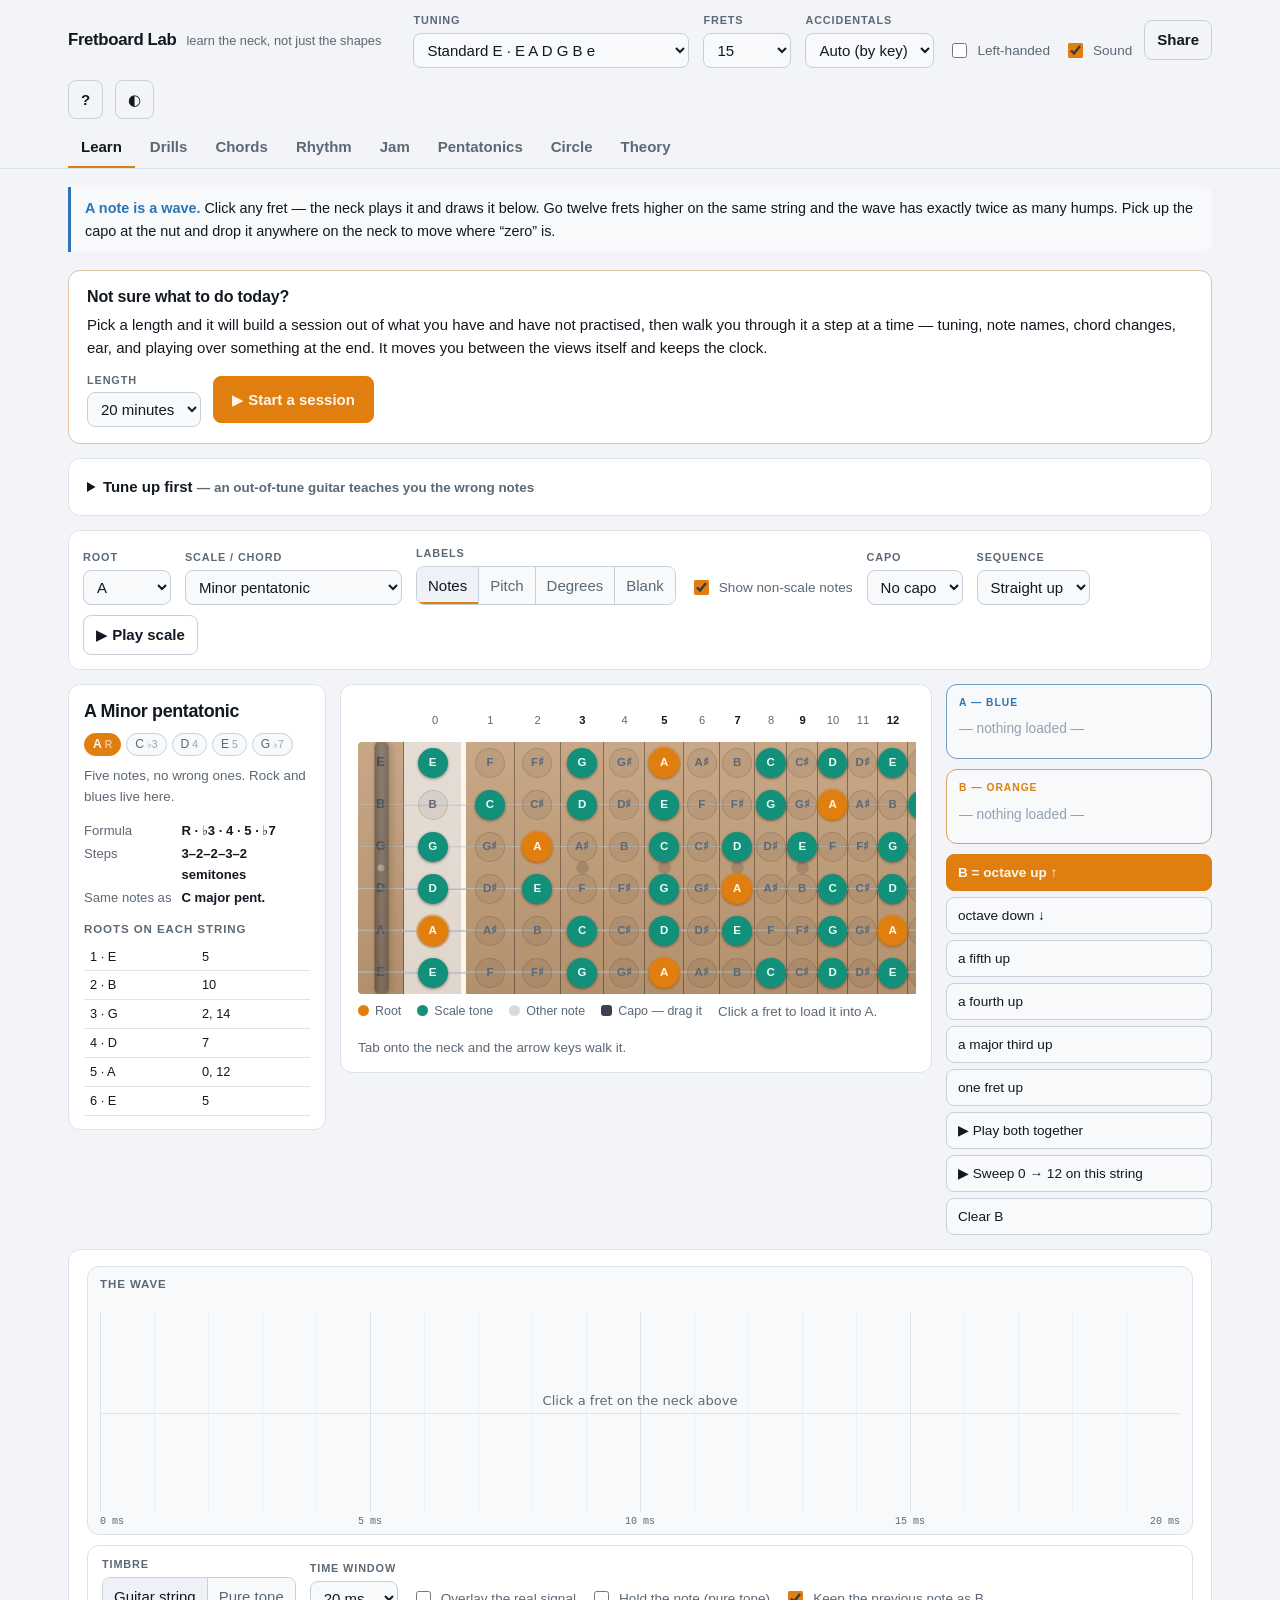
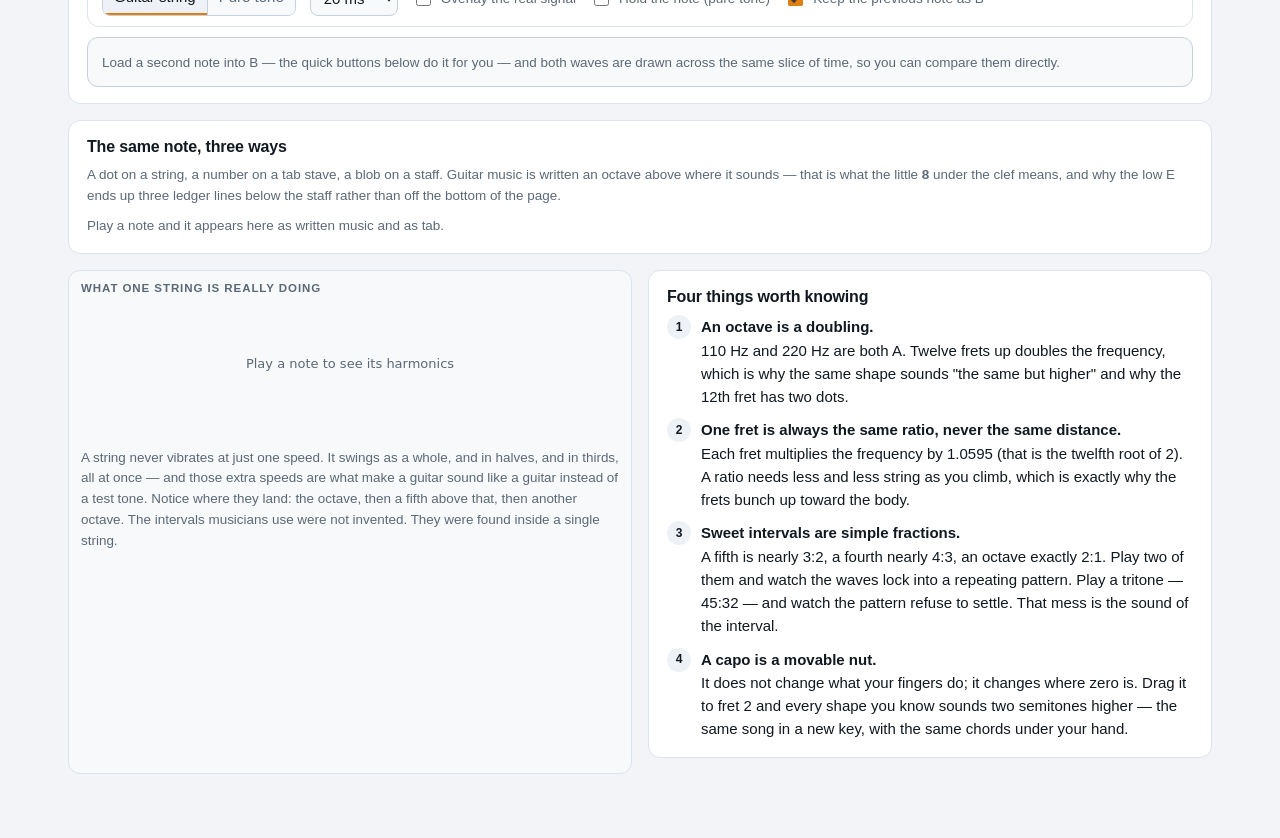
==== fretboard/index.html @ e3464d00 "Hear a single harmonic, and move a practice record between devices The harmonics panel asserted that" ====
<!doctype html>
<html lang="en" data-theme="dark">
<head>
<meta charset="utf-8">
<meta name="viewport" content="width=device-width, initial-scale=1">
<title>Fretboard Lab — guitar fretboard, theory &amp; pentatonics</title>
<style>
/* ---------- tokens ---------- */
:root{
  --bg:#0d1117; --panel:#151b23; --panel2:#1b232e; --raise:#222c39;
  --line:#2b3542; --line2:#3a4756;
  --text:#e8eef5; --muted:#93a1b1; --faint:#5d6b7b;
  --root:#f4a13a; --root-ink:#241403;
  --scale:#35c2a5; --scale-ink:#04211b;
  --blue:#5aa9e6; --violet:#a988e8; --rose:#e8748f;
  --wood-a:#3a2b21; --wood-b:#2a1f18;
  --shadow:0 1px 2px rgba(0,0,0,.5), 0 8px 24px rgba(0,0,0,.35);
}
:root[data-theme="light"]{
  --bg:#f2f4f7; --panel:#ffffff; --panel2:#f7f9fb; --raise:#eef2f6;
  --line:#dde3ea; --line2:#c6d0da;
  --text:#111820; --muted:#5b6875; --faint:#93a1b1;
  --root:#e07f10; --root-ink:#fff6e8;
  --scale:#12907a; --scale-ink:#e6fff9;
  --blue:#2c74b8; --violet:#6f4fc4; --rose:#c2405f;
  --wood-a:#c8a887; --wood-b:#b3906d;
  --shadow:0 1px 2px rgba(16,24,40,.08), 0 8px 24px rgba(16,24,40,.08);
}
*{box-sizing:border-box}
html,body{margin:0}
body{
  background:var(--bg); color:var(--text);
  font:15px/1.55 ui-sans-serif,-apple-system,"Segoe UI",Roboto,Helvetica,Arial,sans-serif;
  -webkit-font-smoothing:antialiased;
}
h1,h2,h3{margin:0 0 .5em; line-height:1.25; font-weight:650; letter-spacing:-.01em}
h2{font-size:1.25rem} h3{font-size:1rem}
p{margin:0 0 .8em; color:var(--text)}
a{color:var(--blue)}
.wrap{max-width:1180px; margin:0 auto; padding:0 18px 64px}

/* ---------- header ---------- */
header{position:sticky; top:0; z-index:20; background:var(--bg); border-bottom:1px solid var(--line)}
.hdr{max-width:1180px; margin:0 auto; padding:12px 18px 0; display:flex; flex-wrap:wrap; gap:12px; align-items:center}
.brand{display:flex; align-items:baseline; gap:10px; margin-right:auto}
.brand b{font-size:1.05rem; letter-spacing:-.02em}
.brand span{color:var(--muted); font-size:.8rem}
nav{display:flex; gap:2px; flex-wrap:wrap; max-width:1180px; margin:0 auto; padding:8px 18px 0}
nav button{
  background:none; border:0; border-bottom:2px solid transparent; color:var(--muted);
  padding:8px 13px; font:inherit; font-weight:550; cursor:pointer; border-radius:6px 6px 0 0;
}
nav button:hover{color:var(--text); background:var(--panel)}
nav button[aria-selected="true"]{color:var(--text); border-bottom-color:var(--root)}

/* ---------- controls ---------- */
.bar{display:flex; flex-wrap:wrap; gap:10px 14px; align-items:flex-end; padding:14px; background:var(--panel); border:1px solid var(--line); border-radius:12px; margin:18px 0}
.f{display:flex; flex-direction:column; gap:4px; min-width:0}
.f>label{font-size:.68rem; text-transform:uppercase; letter-spacing:.08em; color:var(--muted); font-weight:600}
select,input[type=text]{
  background:var(--panel2); color:var(--text); border:1px solid var(--line2); border-radius:8px;
  padding:7px 9px; font:inherit; min-width:88px;
}
select:focus-visible,button:focus-visible,input:focus-visible{outline:2px solid var(--blue); outline-offset:2px}
.btn{background:var(--panel2); color:var(--text); border:1px solid var(--line2); border-radius:8px; padding:7px 12px; font:inherit; font-weight:550; cursor:pointer}
.btn:hover{background:var(--raise); border-color:var(--faint)}
.btn.primary{background:var(--root); border-color:var(--root); color:var(--root-ink)}
.btn.primary:hover{filter:brightness(1.08)}
.btn.ghost{background:none}
.seg{display:inline-flex; border:1px solid var(--line2); border-radius:8px; overflow:hidden}
.seg button{background:var(--panel2); border:0; border-right:1px solid var(--line2); color:var(--muted); padding:7px 11px; font:inherit; cursor:pointer}
.seg button:last-child{border-right:0}
.seg button[aria-pressed="true"]{background:var(--raise); color:var(--text); box-shadow:inset 0 -2px 0 var(--root)}
.chk{display:flex; align-items:center; gap:7px; font-size:.85rem; color:var(--muted); cursor:pointer; user-select:none; padding-bottom:7px}
.chk input{accent-color:var(--root); width:15px; height:15px}

/* ---------- fretboard ---------- */
.fbwrap{overflow-x:auto; padding:2px 2px 6px; scrollbar-width:thin}
.fb{min-width:640px; user-select:none}
.fb.lefty{direction:rtl}
.fb .row{display:grid; grid-template-columns:var(--tpl); position:relative; height:var(--rh,42px)}
.fb .row.strings::before{
  content:""; position:absolute; left:0; right:0; top:50%; height:var(--sw,1px);
  transform:translateY(-50%); background:linear-gradient(180deg,#cfd6dd,#8d97a2); opacity:.65; z-index:1;
}
.fb .board{background:linear-gradient(180deg,var(--wood-a),var(--wood-b)); border-radius:4px; position:relative; overflow:hidden}
.fb .cell{position:relative; display:flex; align-items:center; justify-content:center; direction:ltr}
.fb .board .cell{border-inline-end:1px solid rgba(0,0,0,.45)}
:root[data-theme="light"] .fb .board .cell{border-inline-end-color:rgba(0,0,0,.35)}
.fb .board .cell.open{border-inline-end:5px solid #e7e9ec; background:color-mix(in srgb,var(--bg) 70%, transparent)}
:root[data-theme="light"] .fb .board .cell.open{border-inline-end-color:#fbf7f0}
.fb .nums .cell{font-size:.7rem; color:var(--muted); font-variant-numeric:tabular-nums}
.fb .nums .cell.mark{color:var(--text); font-weight:650}
.fb .inlay{position:absolute; inset:0; display:grid; grid-template-columns:var(--tpl); pointer-events:none; z-index:0}
.fb .inlay div{display:flex; flex-direction:column; align-items:center; justify-content:center; gap:20px; direction:ltr}
.fb .inlay i{width:13px; height:13px; border-radius:50%; background:rgba(255,255,255,.14)}
:root[data-theme="light"] .fb .inlay i{background:rgba(0,0,0,.13)}
.fb .dot{
  position:relative; z-index:2; width:30px; height:30px; border-radius:50%;
  display:flex; align-items:center; justify-content:center;
  font-size:.72rem; font-weight:700; letter-spacing:-.02em;
  background:transparent; color:transparent; border:1px solid transparent;
  transition:transform .09s ease, background .12s ease;
}
.fb .cell.click{cursor:pointer}
.fb .cell.click:hover .dot{background:rgba(255,255,255,.13); border-color:rgba(255,255,255,.22)}
:root[data-theme="light"] .fb .cell.click:hover .dot{background:rgba(0,0,0,.08); border-color:rgba(0,0,0,.15)}
.fb .dot.on{background:var(--scale); color:var(--scale-ink); box-shadow:0 1px 3px rgba(0,0,0,.45)}
.fb .dot.root{background:var(--root); color:var(--root-ink); box-shadow:0 0 0 2px color-mix(in srgb,var(--root) 40%, transparent), 0 1px 3px rgba(0,0,0,.45)}
.fb .dot.ghost{background:rgba(255,255,255,.07); color:var(--muted); border-color:rgba(255,255,255,.12)}
:root[data-theme="light"] .fb .dot.ghost{background:rgba(0,0,0,.05); color:#5b6875; border-color:rgba(0,0,0,.12)}
.fb .dot.blue{background:var(--blue); color:#04121f}
.fb .dot.violet{background:var(--violet); color:#170c2b}
.fb .dot.bad{background:var(--rose); color:#2a0710}
.fb .dot.target{background:none; border:2px dashed var(--root); color:var(--root); animation:pulse 1.2s ease-in-out infinite}
@keyframes pulse{50%{transform:scale(1.12)}}
.fb .tuner{display:flex; align-items:center; justify-content:center; direction:ltr}
.fb .tuner b{font-size:.78rem; color:var(--muted); font-weight:650}
.legend{display:flex; gap:16px; flex-wrap:wrap; font-size:.78rem; color:var(--muted); padding:2px 2px 0}
.legend i{display:inline-block; width:11px; height:11px; border-radius:50%; margin-right:6px; vertical-align:-1px}

/* ---------- cards & tables ---------- */
.card{background:var(--panel); border:1px solid var(--line); border-radius:12px; padding:16px 18px; margin:0 0 16px}
.grid{display:grid; gap:16px; grid-template-columns:repeat(auto-fit,minmax(280px,1fr))}
.kv{display:grid; grid-template-columns:auto 1fr; gap:4px 14px; font-size:.9rem}
.kv dt{color:var(--muted)} .kv dd{margin:0; font-weight:550}
table{border-collapse:collapse; width:100%; font-size:.88rem}
th,td{text-align:left; padding:7px 10px; border-bottom:1px solid var(--line)}
th{color:var(--muted); font-weight:600; font-size:.72rem; text-transform:uppercase; letter-spacing:.06em}
tbody tr:hover{background:var(--panel2)}
td.n{font-variant-numeric:tabular-nums; white-space:nowrap}
code,.mono{font-family:ui-monospace,SFMono-Regular,Consolas,monospace; font-size:.86em}
.pill{display:inline-block; padding:1px 8px; border-radius:999px; background:var(--panel2); border:1px solid var(--line2); font-size:.76rem; color:var(--muted)}
.pill.on{background:var(--root); border-color:var(--root); color:var(--root-ink); font-weight:600}
.hint{color:var(--muted); font-size:.84rem}
.sep{height:1px; background:var(--line); margin:16px 0}

/* ---------- game ---------- */
.score{display:flex; gap:22px; flex-wrap:wrap; align-items:baseline}
.score div{display:flex; flex-direction:column}
.score b{font-size:1.5rem; font-variant-numeric:tabular-nums; letter-spacing:-.02em}
.score span{font-size:.68rem; text-transform:uppercase; letter-spacing:.08em; color:var(--muted)}
.prompt{font-size:1.35rem; font-weight:600; min-height:1.6em; display:flex; align-items:center; gap:10px; flex-wrap:wrap}
.prompt em{font-style:normal; color:var(--root)}
.answers{display:flex; flex-wrap:wrap; gap:8px; margin-top:12px}
.answers button{
  min-width:72px; padding:11px 10px; font:inherit; font-weight:650; font-size:1rem; cursor:pointer;
  background:var(--panel2); border:1px solid var(--line2); border-radius:10px; color:var(--text);
}
.answers button:hover{background:var(--raise)}
.answers button.right{background:var(--scale); border-color:var(--scale); color:var(--scale-ink)}
.answers button.wrong{background:var(--rose); border-color:var(--rose); color:#2a0710}
.answers button small{display:block; font-size:.6rem; color:var(--muted); font-weight:500; margin-top:2px}
.answers button.right small,.answers button.wrong small{color:inherit; opacity:.75}
.verdict{font-weight:650; min-height:1.5em}
.verdict.ok{color:var(--scale)} .verdict.no{color:var(--rose)}
.timerbar{height:4px; background:var(--line); border-radius:2px; overflow:hidden; margin:10px 0 2px}
.timerbar i{display:block; height:100%; background:var(--root); width:100%; transition:width .1s linear}
.bars{display:grid; gap:5px}
.bars .b{display:grid; grid-template-columns:44px 1fr 46px; align-items:center; gap:10px; font-size:.8rem}
.bars .t{height:7px; background:var(--line); border-radius:4px; overflow:hidden}
.bars .t i{display:block; height:100%; background:var(--scale)}
.bars .b.weak .t i{background:var(--rose)}

/* ---------- circle of fifths ---------- */
.cof{display:grid; grid-template-columns:minmax(300px,1fr) minmax(260px,1fr); gap:20px; align-items:start}
@media(max-width:760px){.cof{grid-template-columns:1fr}}
.cof svg{width:100%; height:auto; max-width:460px; margin:0 auto; display:block}
.cof .seg-maj{fill:var(--panel2); stroke:var(--line2); stroke-width:1; cursor:pointer; transition:fill .12s}
.cof .seg-min{fill:var(--panel); stroke:var(--line2); stroke-width:1; cursor:pointer; transition:fill .12s}
.cof .seg-maj:hover,.cof .seg-min:hover{fill:var(--raise)}
.cof .sel{fill:var(--root) !important}
.cof .rel{fill:color-mix(in srgb,var(--root) 34%, var(--panel)) !important}
.cof .fn{fill:color-mix(in srgb,var(--scale) 42%, var(--panel)) !important}
.cof text{fill:var(--text); font-weight:600; text-anchor:middle; dominant-baseline:central; pointer-events:none}
.cof text.sm{fill:var(--muted); font-size:11px; font-weight:500}
.cof text.ink{fill:var(--root-ink)}
.roman{display:grid; gap:6px; grid-template-columns:repeat(auto-fit,minmax(62px,1fr))}
.roman div{text-align:center; cursor:pointer; transition:border-color .12s, background .12s; background:var(--panel2); border:1px solid var(--line2); border-radius:9px; padding:8px 4px}
.roman b{display:block; font-size:1.02rem}
.roman span{font-size:.68rem; color:var(--muted); letter-spacing:.04em}
.roman div:hover{background:var(--raise); border-color:var(--faint)}
.roman div.fn{border-color:var(--scale); box-shadow:inset 0 0 0 1px color-mix(in srgb,var(--scale) 40%,transparent)}

/* ---------- boxes / theory ---------- */
.boxes{display:flex; gap:6px; flex-wrap:wrap}
.boxes button{padding:8px 12px; border-radius:9px; border:1px solid var(--line2); background:var(--panel2); color:var(--muted); font:inherit; font-weight:600; cursor:pointer}
.boxes button[aria-pressed="true"]{background:var(--root); border-color:var(--root); color:var(--root-ink)}
.boxes button small{display:block; font-size:.62rem; font-weight:500; opacity:.75}
.note{border-left:3px solid var(--blue); background:var(--panel2); padding:10px 14px; border-radius:0 8px 8px 0; margin:0 0 14px; font-size:.9rem}
.note b{color:var(--blue)}
ul.tight{margin:0 0 .9em; padding-left:20px}
ul.tight li{margin:.25em 0}
details{border:1px solid var(--line); border-radius:10px; padding:10px 14px; margin-bottom:10px; background:var(--panel)}
details summary{cursor:pointer; font-weight:600}
details[open] summary{margin-bottom:8px}
/* ---------- capo ---------- */
.fb .dot.mute{background:rgba(120,130,140,.14); color:transparent; border-color:transparent}
.fb .dot.picked{box-shadow:0 0 0 3px var(--blue), 0 1px 3px rgba(0,0,0,.5)}
.fb .dot.pickedB{box-shadow:0 0 0 3px var(--root), 0 1px 3px rgba(0,0,0,.5)}

/* ---------- sound playground ---------- */
.scope{background:var(--panel2); border:1px solid var(--line); border-radius:12px; padding:10px 12px 6px}
.scope canvas{display:block; width:100%; height:230px}
.scope canvas.small{height:132px}
.scope h3{font-size:.72rem; text-transform:uppercase; letter-spacing:.08em; color:var(--muted); margin:0 0 6px}
.slots{display:grid; gap:10px; grid-template-columns:1fr 1fr}
@media(max-width:640px){.slots{grid-template-columns:1fr}}
.slot{border:1px solid var(--line2); border-radius:11px; padding:10px 12px; background:var(--panel2); position:relative}
.slot.a{border-color:color-mix(in srgb,var(--blue) 55%, var(--line2))}
.slot.b{border-color:color-mix(in srgb,var(--root) 55%, var(--line2))}
.slot .tag{font-size:.64rem; text-transform:uppercase; letter-spacing:.1em; font-weight:700}
.slot.a .tag{color:var(--blue)} .slot.b .tag{color:var(--root)}
.slot .big{font-size:1.7rem; font-weight:700; letter-spacing:-.02em; line-height:1.15; margin:2px 0 2px}
.slot .big small{font-size:.55em; color:var(--muted); font-weight:600}
.slot .num{font-variant-numeric:tabular-nums; font-size:.84rem; color:var(--muted)}
.slot .num b{color:var(--text); font-weight:650}
.slot .none{color:var(--faint); font-size:.86rem; padding:8px 0}
.ratio{background:var(--panel2); border:1px solid var(--line2); border-radius:11px; padding:12px 14px; margin-top:10px}
.ratio .lead{font-size:1.05rem; font-weight:600; margin-bottom:4px}
.ratio .lead em{font-style:normal; color:var(--scale)}
.quick{display:flex; gap:6px; flex-wrap:wrap; margin-top:10px}
.quick button{padding:7px 11px; border-radius:8px; border:1px solid var(--line2); background:var(--panel2); color:var(--text); font:inherit; font-size:.85rem; cursor:pointer}
.quick button:hover{background:var(--raise); border-color:var(--faint)}
.quick button.hero{background:var(--root); border-color:var(--root); color:var(--root-ink); font-weight:650}
.harmrow{display:flex; gap:8px; flex-wrap:wrap; font-size:.78rem; color:var(--muted); margin-top:6px}
.harmrow span b{color:var(--text)}
.steps{counter-reset:st; display:grid; gap:10px}
.steps > div{position:relative; padding-left:34px}
.steps > div::before{
  counter-increment:st; content:counter(st); position:absolute; left:0; top:0;
  width:24px; height:24px; border-radius:50%; background:var(--raise); color:var(--text);
  display:flex; align-items:center; justify-content:center; font-size:.75rem; font-weight:700;
}
.steps b{display:block}
/* ---------- learn layout: the neck is the centre of gravity ---------- */
.learn-mid{
  display:grid; gap:14px; align-items:start;
  grid-template-columns:minmax(208px,258px) minmax(0,1fr) minmax(208px,266px);
  grid-template-areas:"info neck side";
}
.learn-mid .side.left{grid-area:info}
.learn-mid .neck{grid-area:neck; min-width:0}
.learn-mid .side.right{grid-area:side; display:grid; gap:10px; align-content:start}
@media(max-width:1180px){
  .learn-mid{grid-template-columns:minmax(0,1fr) minmax(0,1fr); grid-template-areas:"neck neck" "info side"}
}
@media(max-width:720px){
  .learn-mid{grid-template-columns:minmax(0,1fr); grid-template-areas:"neck" "side" "info"}
}
.learn-mid .card{padding:13px 15px}
.side.left h3{font-size:.72rem; text-transform:uppercase; letter-spacing:.08em; color:var(--muted); margin:14px 0 6px}
.side.left h3:first-child{margin-top:0}
.side.left .name{font-size:1.12rem; font-weight:700; letter-spacing:-.02em; margin-bottom:8px}
.side.left .kv{font-size:.82rem; gap:3px 10px}
.side.left table{font-size:.8rem}
.side.left th,.side.left td{padding:4px 6px}
.quick.col{flex-direction:column; margin-top:0}
.quick.col button{width:100%; text-align:left}

/* ---------- draggable capo ---------- */
.fb .capo{
  position:absolute; top:0; bottom:0; width:13px; z-index:6;
  cursor:grab; touch-action:none;
  background:linear-gradient(90deg,#0f141a,#3d4753 52%,#151b22);
  border-radius:5px;
  box-shadow:0 0 0 1px rgba(0,0,0,.6), 3px 0 9px rgba(0,0,0,.45);
  transition:left .14s cubic-bezier(.2,.9,.3,1);
}
.fb .capo::after{
  content:""; position:absolute; left:50%; top:50%; width:7px; height:7px;
  transform:translate(-50%,-50%); border-radius:50%;
  background:radial-gradient(circle at 35% 35%,#aeb8c4,#69747f);
}
.fb .capo.off{opacity:.42}
.fb .capo:hover{opacity:1; box-shadow:0 0 0 1px rgba(0,0,0,.6), 0 0 0 3px color-mix(in srgb,var(--root) 30%, transparent), 3px 0 9px rgba(0,0,0,.45)}
.fb .capo.dragging{
  cursor:grabbing; transition:none; z-index:9;
  box-shadow:0 0 0 1px rgba(0,0,0,.7), 0 0 0 5px color-mix(in srgb,var(--root) 50%, transparent), 4px 0 14px rgba(0,0,0,.55);
}
.fb .capo:focus-visible{outline:2px solid var(--blue); outline-offset:3px}
.fb.dragging-capo .cell.click{cursor:grabbing}

/* ---------- ear training ---------- */
.earbox{display:flex; gap:10px; flex-wrap:wrap; align-items:center; margin:4px 0 2px}
.earbox .big{
  background:var(--blue); border:0; color:#04121f; font:inherit; font-weight:700; font-size:1rem;
  padding:12px 20px; border-radius:10px; cursor:pointer; display:flex; align-items:center; gap:8px;
}
.earbox .big:hover{filter:brightness(1.08)}
.earbox .alt{background:var(--panel2); border:1px solid var(--line2); color:var(--text);
  font:inherit; padding:11px 15px; border-radius:10px; cursor:pointer}
.earbox .alt:hover{background:var(--raise)}
.answers.ivl button{min-width:118px}

/* ---------- chord cards ---------- */
.chgrid{display:grid; gap:10px; grid-template-columns:repeat(auto-fill,minmax(118px,1fr))}
.chordcard{
  background:var(--panel2); border:1px solid var(--line2); border-radius:11px;
  padding:8px 8px 6px; cursor:pointer; font:inherit; color:var(--text);
  display:flex; flex-direction:column; align-items:stretch; gap:2px; transition:border-color .12s, background .12s;
}
.chordcard:hover{background:var(--raise); border-color:var(--faint)}
.chordcard.sel{border-color:var(--root); box-shadow:inset 0 0 0 1px var(--root)}
.chordcard .lbl{font-size:.7rem; color:var(--muted); text-align:center; font-variant-numeric:tabular-nums}
.chordcard .lbl em{font-style:normal; opacity:.75}
.chordcard svg{display:block}
#ch-sub .pill{margin-right:3px}

/* ---------- narrow screens: the neck first, the settings behind a tap ---------- */
.gset{display:flex; flex-wrap:wrap; gap:10px 14px; align-items:flex-end}
#g-settings{display:none}
@media(max-width:860px){
  #g-settings{display:block}
  .gset{display:none; order:9; width:100%; margin:2px 0 0; padding:11px 0 3px; border-top:1px solid var(--line)}
  header.setup-open .gset{display:flex}
  header.setup-open #g-settings{background:var(--raise); border-color:var(--faint)}
  nav{flex-wrap:nowrap; overflow-x:auto; scrollbar-width:none; -ms-overflow-style:none}
  nav::-webkit-scrollbar{display:none}
  nav button{white-space:nowrap; padding:8px 11px}
  .brand span{display:none}
  .wrap{padding:0 12px 48px}
  .hdr{padding:10px 12px 0}
  .card{padding:13px 14px}
  .bar{padding:12px; gap:9px 12px}
  .learn-mid{gap:10px}
  h2{font-size:1.12rem}
  .slots{grid-template-columns:1fr}
  .quick.col button{text-align:center}
  .fb{min-width:560px}
  .scope canvas{height:190px}
}
@media(max-width:520px){
  .chgrid{grid-template-columns:repeat(auto-fill,minmax(96px,1fr))}
  .score{gap:14px}
  .score b{font-size:1.25rem}
  .answers button{min-width:60px; padding:10px 7px}
  .answers.ivl button{min-width:104px}
}

/* ---------- jam ---------- */
.fb .dot.chordtone{box-shadow:0 0 0 3px var(--blue), 0 1px 3px rgba(0,0,0,.45)}
#jam-chords{display:flex; gap:6px; flex-wrap:wrap; margin:0 0 10px}
#jam-chords .pill{font-size:.92rem; padding:4px 12px}
#jam-chords .pill.on{transform:scale(1.06)}
#jam-play.on{background:var(--rose); border-color:var(--rose); color:#2a0710}
#jam-now{min-height:2.6em; font-size:.92rem}

/* ---------- metronome ---------- */
.beats{display:flex; gap:7px; align-items:center}
.beats i{width:13px; height:13px; border-radius:50%; background:var(--line2); transition:background .06s, transform .06s}
.beats i.on{background:var(--scale); transform:scale(1.35)}
.beats i.on.acc{background:var(--root)}
#met-play.on{background:var(--rose); border-color:var(--rose); color:#2a0710}
#met-tap{min-width:104px}

/* ---------- a note lighting up as it sounds ---------- */
.fb .dot.lit{
  transform:scale(1.28); z-index:5;
  box-shadow:0 0 0 4px color-mix(in srgb,var(--blue) 60%, transparent), 0 2px 6px rgba(0,0,0,.5);
}
@media (prefers-reduced-motion: reduce){
  *, *::before, *::after{
    animation-duration:.01ms !important; animation-iteration-count:1 !important;
    transition-duration:.01ms !important; scroll-behavior:auto !important;
  }
  .fb .dot.lit{transform:none}
  .rhgrid .slot.now{box-shadow:0 0 0 3px var(--scale)}
}

/* ---------- knowledge heatmap ---------- */
.fb .dot.heat{border:0; font-size:.62rem; font-weight:700}
.fb .dot.h0{background:rgba(150,160,172,.13); color:transparent}
.fb .dot.h1{background:#c2405f; color:#fff}
.fb .dot.h2{background:#d98324; color:#231202}
.fb .dot.h3{background:#b6bf2c; color:#1b1d02}
.fb .dot.h4{background:#35c2a5; color:#04211b}
.days{display:flex; gap:5px; margin:8px 0 0}
.days i{flex:1; height:26px; border-radius:5px; background:var(--panel2); border:1px solid var(--line2);
  display:flex; align-items:center; justify-content:center; font-size:.6rem; color:var(--faint)}
.days i.on{background:var(--scale); border-color:var(--scale); color:var(--scale-ink); font-weight:700}

/* ---------- tuner ---------- */
#tu-toggle.on{background:var(--rose); border-color:var(--rose); color:#2a0710}
.dial{margin-top:14px}
.dial .read{display:flex; align-items:baseline; gap:12px; flex-wrap:wrap}
.dial .note{font-size:2.6rem; font-weight:700; letter-spacing:-.03em; line-height:1; min-width:2.4em}
.dial .hz{font-variant-numeric:tabular-nums; color:var(--muted); font-size:.88rem}
.dial.intune .note{color:var(--scale)}
.dial.flat .note, .dial.sharp .note{color:var(--root)}
.gauge{position:relative; height:34px; margin:12px 0 6px; border-radius:8px;
  background:linear-gradient(90deg, color-mix(in srgb,var(--rose) 22%, var(--panel2)) 0%,
    var(--panel2) 38%, color-mix(in srgb,var(--scale) 30%, var(--panel2)) 50%,
    var(--panel2) 62%, color-mix(in srgb,var(--rose) 22%, var(--panel2)) 100%);
  border:1px solid var(--line2); overflow:hidden}
.gauge .mid{position:absolute; left:50%; top:0; bottom:0; width:2px; background:var(--scale); opacity:.8}
.gauge .tick{position:absolute; top:0; bottom:0; width:1px; background:var(--line2)}
.gauge .needle{position:absolute; top:2px; bottom:2px; width:4px; margin-left:-2px; border-radius:3px;
  background:var(--text); transition:left .09s linear; box-shadow:0 0 8px rgba(0,0,0,.5)}
.dial.intune .gauge .needle{background:var(--scale)}
.gauge .lab{position:absolute; bottom:2px; font-size:.6rem; color:var(--muted)}
#tu-refs{display:flex; gap:6px; flex-wrap:wrap; margin-top:10px}
#tu-refs button{background:var(--panel2); border:1px solid var(--line2); color:var(--text);
  font:inherit; font-size:.85rem; padding:8px 12px; border-radius:9px; cursor:pointer}
#tu-refs button:hover{background:var(--raise)}
#tu-refs button b{color:var(--muted); font-size:.72rem; margin-right:4px}

.fb .cell.click:focus-visible{outline:2px solid var(--blue); outline-offset:-3px; border-radius:6px; z-index:7}
.fb .cell.click:focus{outline:none}

/* ---------- printing: the neck and what it means, nothing else ---------- */
@media print{
  :root{
    --bg:#fff; --panel:#fff; --panel2:#fff; --raise:#f2f2f2;
    --line:#ccc; --line2:#aaa; --text:#000; --muted:#555; --faint:#888;
    --root:#c87000; --root-ink:#fff; --scale:#0a7a66; --scale-ink:#fff;
    --wood-a:#f4ede3; --wood-b:#ece2d4; --shadow:none;
  }
  header, nav, .bar, .quick, .earbox, .answers, .days, .timerbar,
  #tu-card, .scope, #jam-chords, #met-beats, .legend .hint{ display:none !important }
  body{background:#fff}
  .wrap{max-width:none; padding:0}
  .card, .scope, .slot{border:1px solid #ccc; box-shadow:none; break-inside:avoid; page-break-inside:avoid}
  .fbwrap{overflow:visible}
  .fb{min-width:0}
  .fb .dot{border:1px solid #999}
  .fb .capo{background:#333}
  .learn-mid{grid-template-columns:1fr; grid-template-areas:"neck" "info" "side"}
  a[href]:after{content:""}
}
.tscroll{overflow-x:auto; -webkit-overflow-scrolling:touch; scrollbar-width:thin}

/* ---------- rhythm ---------- */
.rhgrid{display:grid; grid-template-columns:repeat(8,1fr); gap:6px; margin:14px 0}
.rhgrid .slot{
  position:relative; background:var(--panel2); border:1px solid var(--line2); border-radius:10px;
  padding:12px 4px 10px; cursor:pointer; font:inherit; color:var(--text);
  display:flex; flex-direction:column; align-items:center; gap:3px; transition:background .1s, border-color .1s;
}
.rhgrid .slot.beat{background:var(--raise)}
.rhgrid .slot:hover{border-color:var(--faint)}
.rhgrid .slot .cnt{font-size:.72rem; color:var(--muted); font-weight:700}
.rhgrid .slot.beat .cnt{color:var(--text)}
.rhgrid .slot .arrow{font-size:1.5rem; line-height:1; opacity:.22}
.rhgrid .slot .what{height:11px; width:11px; border-radius:50%; background:transparent}
.rhgrid .slot[data-state="x"]{background:var(--root); border-color:var(--root)}
.rhgrid .slot[data-state="x"] .cnt{color:var(--root-ink); opacity:.75}
.rhgrid .slot[data-state="x"] .arrow{color:var(--root-ink); opacity:1}
.rhgrid .slot[data-state="m"]{background:var(--panel2); border-color:var(--blue)}
.rhgrid .slot[data-state="m"] .arrow{color:var(--blue); opacity:.85}
.rhgrid .slot[data-state="m"] .what{background:var(--blue)}
.rhgrid .slot.now{box-shadow:0 0 0 3px var(--scale); z-index:2}
#rh-presets{display:flex; gap:6px; flex-wrap:wrap}
#rh-presets button{background:var(--panel2); border:1px solid var(--line2); color:var(--text);
  font:inherit; font-size:.85rem; padding:8px 12px; border-radius:9px; cursor:pointer}
#rh-presets button:hover{background:var(--raise); border-color:var(--faint)}
#rh-play.on{background:var(--rose); border-color:var(--rose); color:#2a0710}
@media(max-width:560px){
  .rhgrid{gap:4px}
  .rhgrid .slot{padding:9px 2px 8px}
  .rhgrid .slot .arrow{font-size:1.15rem}
}

/* ---------- chord change drill ---------- */
.changer{display:flex; gap:18px; align-items:center; flex-wrap:wrap; margin:14px 0 6px}
.changer .now{font-size:3rem; font-weight:700; letter-spacing:-.03em; line-height:1; min-width:2.6em}
.changer .now.warn{color:var(--root)}
.changer .next{color:var(--muted); font-size:1rem}
.changer .next b{color:var(--text); font-size:1.5rem; display:block; letter-spacing:-.02em}
.changer .cd{font-variant-numeric:tabular-nums; font-size:.8rem; color:var(--muted)}
.pips{display:flex; gap:6px}
.pips i{width:11px; height:11px; border-radius:50%; background:var(--line2)}
.pips i.on{background:var(--root)}

/* ---------- the guided session bar ---------- */
body.has-plan{padding-bottom:86px}
#plan-bar{
  position:fixed; left:0; right:0; bottom:0; z-index:40;
  background:var(--panel); border-top:1px solid var(--line2);
  box-shadow:0 -6px 24px rgba(0,0,0,.28);
}
#plan-bar .prog{height:3px; background:var(--line)}
#plan-bar .prog i{display:block; height:100%; background:var(--root); width:0; transition:width .25s linear}
#plan-bar .row{max-width:1180px; margin:0 auto; padding:11px 18px 12px;
  display:flex; align-items:center; gap:16px; flex-wrap:wrap}
#plan-bar .txt{flex:1; min-width:200px}
#plan-bar .txt b{display:block; font-size:1rem; letter-spacing:-.01em}
#plan-bar .txt span{font-size:.83rem; color:var(--muted)}
#pb-step{font-size:.66rem; text-transform:uppercase; letter-spacing:.09em; color:var(--faint); font-weight:700}
#pb-time{font-size:1.6rem; font-weight:700; font-variant-numeric:tabular-nums; letter-spacing:-.02em; min-width:2.6em; text-align:right}
@media(max-width:640px){
  body.has-plan{padding-bottom:112px}
  #plan-bar .row{padding:9px 12px 10px; gap:10px}
  #plan-bar .txt{min-width:100%; order:-1}
  #pb-time{font-size:1.3rem}
}

.rhgrid .slot .str{font-size:1.05rem; font-weight:700; line-height:1.1}
.rhgrid .slot .strname{font-size:.6rem; color:var(--muted)}
.rhgrid .slot[data-state="p"]{background:var(--scale); border-color:var(--scale)}
.rhgrid .slot[data-state="p"] .str,
.rhgrid .slot[data-state="p"] .strname,
.rhgrid .slot[data-state="p"] .cnt{color:var(--scale-ink)}
.rhgrid .slot[data-state="p"] .strname{opacity:.8}

/* On a phone the neck has to be on the first screen — it is what the app is for.
   The reading matter goes underneath it. */
@media(max-width:720px){
  #v-play{display:flex; flex-direction:column}
  #v-play > #pl-card{order:1}
  #v-play > .bar{order:2}
  #v-play > .learn-mid{order:3}
  #v-play > .note{order:4}
  #v-play > #tu-card{order:5}
  #v-play > .card{order:6}
  #v-play > .grid{order:7}
  #pl-card p{display:none}
  #pl-card h3{margin-bottom:10px}
  .bar{gap:8px 10px; padding:11px}
  .f > label{font-size:.62rem}
  .bar select{padding:6px 8px; min-width:78px}
  .seg button{padding:6px 9px; font-size:.86rem}
}

.fb .dot.nextbox{background:var(--violet); color:#170c2b}
.fb .dot.shared{box-shadow:0 0 0 3px var(--blue), 0 1px 3px rgba(0,0,0,.45)}
.tempo-row{display:flex; align-items:center; gap:10px; flex:1 1 170px; min-width:0}
.tempo-row input[type=range]{flex:1; min-width:0}
@media(max-width:430px){
  .grid{grid-template-columns:minmax(0,1fr)}
  .tempo-row{flex:1 1 100%}
  .learn-mid{grid-template-columns:minmax(0,1fr)}
  .chgrid{grid-template-columns:repeat(auto-fill,minmax(86px,1fr))}
  .roman{grid-template-columns:repeat(auto-fit,minmax(56px,1fr))}
  .score{gap:12px}
}

#jam-custom{display:flex; gap:10px; flex-wrap:wrap; align-items:center; margin-top:12px;
  padding-top:12px; border-top:1px solid var(--line)}
#jam-chords-in{flex:1 1 260px; min-width:0; font-family:ui-monospace,Consolas,monospace}
#jam-parse{font-size:.84rem}
#jam-parse b{color:var(--text)}
#jam-parse .bad{color:var(--rose)}

/* ---------- keyboard help ---------- */
#helpwrap{position:fixed; inset:0; z-index:60; background:rgba(0,0,0,.55); display:flex;
  align-items:center; justify-content:center; padding:20px}
#helpbox{background:var(--panel); border:1px solid var(--line2); border-radius:14px;
  max-width:640px; width:100%; max-height:86vh; overflow:auto; padding:22px 24px; box-shadow:var(--shadow)}
#helpbox h2{margin-bottom:4px}
#helpbox h3{font-size:.72rem; text-transform:uppercase; letter-spacing:.08em; color:var(--muted); margin:18px 0 8px}
#helpbox dl{display:grid; grid-template-columns:auto 1fr; gap:7px 16px; align-items:baseline; font-size:.9rem; margin:0}
#helpbox dt{white-space:nowrap}
#helpbox dd{margin:0; color:var(--muted)}
kbd{display:inline-block; padding:2px 7px; border-radius:6px; background:var(--panel2);
  border:1px solid var(--line2); border-bottom-width:2px; font:inherit; font-size:.82em;
  font-family:ui-monospace,Consolas,monospace; color:var(--text)}
tbody tr.act{cursor:pointer}
tbody tr.act:hover{background:var(--raise)}
tbody tr.act td:first-child::after{content:''}
.rowhint{font-size:.68rem; color:var(--faint); white-space:nowrap}

#pl-harm{cursor:pointer}
#pl-harmrow span[data-h]{cursor:pointer; padding:1px 5px; border-radius:5px}
#pl-harmrow span[data-h]:hover{background:var(--raise); color:var(--text)}
#backup textarea{width:100%; min-height:96px; background:var(--panel2); color:var(--text);
  border:1px solid var(--line2); border-radius:9px; padding:9px; font:inherit;
  font-family:ui-monospace,Consolas,monospace; font-size:.76rem; resize:vertical}
#backup-msg.ok{color:var(--scale)} #backup-msg.no{color:var(--rose)}
.hide{display:none !important}
</style>
</head>
<body>

<header>
  <div class="hdr">
    <div class="brand"><b>Fretboard Lab</b><span>learn the neck, not just the shapes</span></div>
    <div class="gset" id="gset">
    <div class="f"><label for="g-tuning">Tuning</label><select id="g-tuning"></select></div>
    <div class="f"><label for="g-frets">Frets</label><select id="g-frets">
      <option>12</option><option selected>15</option><option>17</option><option>19</option><option>22</option><option>24</option>
    </select></div>
    <div class="f"><label for="g-acc">Accidentals</label><select id="g-acc">
      <option value="auto" selected>Auto (by key)</option><option value="sharp">Sharps ♯</option><option value="flat">Flats ♭</option>
    </select></div>
    <label class="chk"><input type="checkbox" id="g-lefty"> Left-handed</label>
    <label class="chk"><input type="checkbox" id="g-sound" checked> Sound</label>
    </div>
    <button class="btn ghost" id="g-settings" aria-expanded="false" aria-controls="gset" title="Tuning, frets, accidentals, handedness">Setup</button>
    <button class="btn ghost" id="g-share" title="Copy a link to exactly this setup">Share</button>
    <button class="btn ghost" id="g-help" title="Keyboard shortcuts (?)" aria-label="Keyboard shortcuts">?</button>
    <button class="btn ghost" id="g-theme" title="Toggle theme">◐</button>
  </div>
  <nav id="tabs" role="tablist">
    <button role="tab" data-v="play" title="Start here — tune up, see what a note is, and explore the neck" aria-selected="true">Learn</button>
    <button role="tab" data-v="game" title="Eight drills: name notes, find them, train your ear, read notation, or play into the microphone" aria-selected="false">Drills</button>
    <button role="tab" data-v="chords" title="Find any chord shape, name one you stumbled on, and work out where the capo goes" aria-selected="false">Chords</button>
    <button role="tab" data-v="rhythm" title="Strumming and fingerpicking patterns, and the chord-change drill" aria-selected="false">Rhythm</button>
    <button role="tab" data-v="jam" title="A backing track that loops, with a scale to solo over it" aria-selected="false">Jam</button>
    <button role="tab" data-v="pent" title="The five pentatonic boxes, and how they join up" aria-selected="false">Pentatonics</button>
    <button role="tab" data-v="circle" title="Keys, their chords, and progressions you can hear" aria-selected="false">Circle</button>
    <button role="tab" data-v="theory" title="The reference: intervals, scales, harmony, and the neck’s own logic" aria-selected="false">Theory</button>
  </nav>
</header>

<div class="wrap">

<!-- ================= LEARN ================= -->
<section id="v-play">
  <div class="note" style="margin:18px 0 14px"><b>A note is a wave.</b> Click any fret — the neck plays it and draws it below.
  Go twelve frets higher on the same string and the wave has exactly twice as many humps. Pick up the capo at the nut and
  drop it anywhere on the neck to move where “zero” is.</div>

  <div class="card" id="pl-card" style="margin:18px 0 14px; border-color:color-mix(in srgb,var(--root) 32%, var(--line))">
    <h3 style="margin-bottom:6px">Not sure what to do today?</h3>
    <p style="margin-bottom:12px">Pick a length and it will build a session out of what you have and have not
    practised, then walk you through it a step at a time — tuning, note names, chord changes, ear, and playing over
    something at the end. It moves you between the views itself and keeps the clock.</p>
    <div style="display:flex;gap:12px;align-items:center;flex-wrap:wrap">
      <div class="f"><label for="pl-mins">Length</label><select id="pl-mins">
        <option value="10">10 minutes</option>
        <option value="20" selected>20 minutes</option>
        <option value="30">30 minutes</option>
      </select></div>
      <button class="btn primary" id="pl-go" style="padding:11px 18px">▶ Start a session</button>
      <span class="hint" id="pl-done"></span>
    </div>
  </div>

  <details class="card" id="tu-card" style="margin:0 0 14px">
    <summary><b>Tune up first</b> <span class="hint">— an out-of-tune guitar teaches you the wrong notes</span></summary>
    <div style="margin-top:12px">
      <button class="btn primary" id="tu-toggle">● Turn on the tuner</button>
      <span class="hint" id="tu-msg" style="margin-left:10px">Uses your microphone, in the page only — nothing is recorded or sent anywhere.</span>
      <div class="dial hide" id="tu-dial">
        <div class="read">
          <span class="note" id="tu-note">—</span>
          <span class="hz" id="tu-hz"></span>
        </div>
        <div class="gauge">
          <div class="tick" style="left:25%"></div><div class="tick" style="left:75%"></div>
          <div class="mid"></div>
          <div class="needle" id="tu-needle" style="left:50%"></div>
          <span class="lab" style="left:6px">flat</span>
          <span class="lab" style="right:6px">sharp</span>
        </div>
        <div id="tu-str" class="hint"></div>
      </div>
      <div class="sep"></div>
      <h3 style="font-size:.72rem;text-transform:uppercase;letter-spacing:.08em;color:var(--muted);margin:0 0 2px">Or tune by ear</h3>
      <p class="hint" style="margin:6px 0 0">Play a string and match it. Listen for the wobble between the two notes slowing down — when it stops, you are in tune.</p>
      <div id="tu-refs"></div>
    </div>
  </details>

  <div class="bar" style="margin:0 0 14px">
    <div class="f"><label for="w-root">Root</label><select id="w-root"></select></div>
    <div class="f"><label for="w-scale">Scale / chord</label><select id="w-scale"></select></div>
    <div class="f"><label>Labels</label>
      <div class="seg" id="w-labels">
        <button data-l="name" aria-pressed="true">Notes</button>
        <button data-l="pitch" aria-pressed="false">Pitch</button>
        <button data-l="deg" aria-pressed="false">Degrees</button>
        <button data-l="none" aria-pressed="false">Blank</button>
      </div>
    </div>
    <label class="chk"><input type="checkbox" id="w-ghost" checked> Show non-scale notes</label>
    <div class="f"><label for="w-capo">Capo</label><select id="w-capo"></select></div>
    <div class="f"><label for="w-seq">Sequence</label><select id="w-seq">
      <option value="straight" selected>Straight up</option>
      <option value="pairs">In pairs</option>
      <option value="thirds">In thirds</option>
      <option value="fours">In fours</option>
    </select></div>
    <button class="btn ghost" id="w-play" title="Play the scale up one string">▶ Play scale</button>
  </div>

  <div class="learn-mid">
    <aside class="side left card" id="w-info"></aside>

    <div class="card neck">
      <div class="fbwrap"><div class="fb" id="fb-play"></div></div>
      <div class="legend">
        <span><i style="background:var(--root)"></i>Root</span>
        <span><i style="background:var(--scale)"></i>Scale tone</span>
        <span><i style="background:rgba(140,150,160,.35)"></i>Other note</span>
        <span><i style="background:#39424d;border-radius:3px"></i>Capo — drag it</span>
        <span class="hint" id="w-capotext"></span>
      <span class="hint">Tab onto the neck and the arrow keys walk it.</span>
      </div>
    </div>

    <aside class="side right">
      <div class="slot a" id="pl-slotA"></div>
      <div class="slot b" id="pl-slotB"></div>
      <div class="quick col">
        <button class="hero" data-iv="12">B = octave up ↑</button>
        <button data-iv="-12">octave down ↓</button>
        <button data-iv="7">a fifth up</button>
        <button data-iv="5">a fourth up</button>
        <button data-iv="4">a major third up</button>
        <button data-iv="1">one fret up</button>
        <button id="pl-both">▶ Play both together</button>
        <button id="pl-sweep">▶ Sweep 0 → 12 on this string</button>
        <button class="ghost" id="pl-clearb">Clear B</button>
      </div>
    </aside>
  </div>

  <div class="card" style="margin-top:14px">
    <div class="scope">
      <h3>The wave <span id="pl-winlabel" style="text-transform:none;letter-spacing:0"></span></h3>
      <canvas id="pl-wave"></canvas>
    </div>
    <div class="bar" style="margin:10px 0 0; padding:10px 14px">
      <div class="f"><label>Timbre</label>
        <div class="seg" id="pl-timbre">
          <button data-t="string" aria-pressed="true">Guitar string</button>
          <button data-t="sine" aria-pressed="false">Pure tone</button>
        </div>
      </div>
      <div class="f"><label for="pl-win">Time window</label><select id="pl-win">
        <option value="5">5 ms</option><option value="10">10 ms</option>
        <option value="20" selected>20 ms</option><option value="40">40 ms</option>
      </select></div>
      <label class="chk"><input type="checkbox" id="pl-live"> Overlay the real signal</label>
      <label class="chk"><input type="checkbox" id="pl-hold"> Hold the note (pure tone)</label>
      <label class="chk"><input type="checkbox" id="pl-keep" checked> Keep the previous note as B</label>
    </div>
    <div class="ratio" id="pl-ratio"></div>
  </div>

  <div class="card">
    <h3>The same note, three ways</h3>
    <p class="hint" style="margin-bottom:10px">A dot on a string, a number on a tab stave, a blob on a staff.
    Guitar music is written an octave above where it sounds — that is what the little <b>8</b> under the clef means,
    and why the low E ends up three ledger lines below the staff rather than off the bottom of the page.</p>
    <div id="pl-staff"></div>
  </div>

  <div class="grid" style="margin-top:16px">
    <div class="scope">
      <h3>What one string is really doing</h3>
      <canvas id="pl-harm" class="small"></canvas>
      <div class="harmrow" id="pl-harmrow"></div>
      <p class="hint" style="margin:8px 0 0">A string never vibrates at just one speed. It swings as a whole, and
      in halves, and in thirds, all at once — and those extra speeds are what make a guitar sound like a guitar
      instead of a test tone. Notice where they land: the octave, then a fifth above that, then another octave.
      The intervals musicians use were not invented. They were found inside a single string.</p>
    </div>
    <div class="card">
      <h3>Four things worth knowing</h3>
      <div class="steps">
        <div><b>An octave is a doubling.</b> 110 Hz and 220 Hz are both A. Twelve frets up doubles the frequency,
        which is why the same shape sounds "the same but higher" and why the 12th fret has two dots.</div>
        <div><b>One fret is always the same ratio, never the same distance.</b> Each fret multiplies the frequency
        by 1.0595 (that is the twelfth root of 2). A ratio needs less and less string as you climb, which is
        exactly why the frets bunch up toward the body.</div>
        <div><b>Sweet intervals are simple fractions.</b> A fifth is nearly 3:2, a fourth nearly 4:3, an octave
        exactly 2:1. Play two of them and watch the waves lock into a repeating pattern. Play a tritone —
        45:32 — and watch the pattern refuse to settle. That mess is the sound of the interval.</div>
        <div><b>A capo is a movable nut.</b> It does not change what your fingers do; it changes where zero is.
        Drag it to fret 2 and every shape you know sounds two semitones higher — the same song in a new key,
        with the same chords under your hand.</div>
      </div>
    </div>
  </div>
</section>

<!-- ================= GAME ================= -->
<section id="v-game" class="hide">
  <div class="bar">
    <div class="f"><label for="q-mode">Mode</label><select id="q-mode">
      <optgroup label="Know the neck">
        <option value="name">Name the note</option>
        <option value="find">Find the note</option>
        <option value="octaves">Find every octave</option>
        <option value="interval">Find the interval</option>
      </optgroup>
      <optgroup label="Train your ear">
        <option value="ear">Hear the interval</option>
        <option value="chord">Hear the chord</option>
      </optgroup>
      <optgroup label="Train your ear">
        <option value="echo">Play back what you hear</option>
      </optgroup>
      <optgroup label="Read music">
        <option value="read">Read the note</option>
      </optgroup>
      <optgroup label="With the guitar in your hands">
        <option value="playit">Play it — I listen</option>
      </optgroup>
    </select></div>
    <div class="f hide" id="q-earset-wrap"><label for="q-earset" id="q-earset-lab">Intervals</label><select id="q-earset"></select></div>
    <div class="f"><label for="q-hi">Highest fret</label><select id="q-hi">
      <option>5</option><option selected>12</option><option>15</option><option>17</option><option>22</option>
    </select></div>
    <div class="f"><label for="q-time">Clock</label><select id="q-time">
      <option value="0" selected>No limit</option><option value="10">10 s</option><option value="7">7 s</option><option value="5">5 s</option>
    </select></div>
    <div class="f"><label>Strings</label><div class="seg" id="q-strings"></div></div>
    <label class="chk"><input type="checkbox" id="q-natural"> Naturals only</label>
    <label class="chk"><input type="checkbox" id="q-focus"> Lean on my weak spots</label>
    <button class="btn primary" id="q-start">Start</button>
    <button class="btn ghost" id="q-reset" title="Clear saved stats">Reset stats</button>
  </div>

  <div class="card">
    <div class="score">
      <div><b id="q-score">0</b><span>Score</span></div>
      <div><b id="q-streak">0</b><span>Streak</span></div>
      <div><b id="q-best">0</b><span>Best streak</span></div>
      <div><b id="q-acc">—</b><span>Accuracy</span></div>
      <div><b id="q-avg">—</b><span>Avg time</span></div>
    </div>
    <div class="timerbar" id="q-bar" style="visibility:hidden"><i></i></div>
    <div class="sep"></div>
    <div class="note hide" id="q-soundwarn" style="border-left-color:var(--root);margin:0 0 12px">
      <b style="color:var(--root)">Sound is off.</b> This drill is entirely about listening, so there is nothing to
      go on with the sound muted. <button class="btn" id="q-soundon" style="margin-left:8px">Turn the sound on</button>
    </div>
    <div class="prompt" id="q-prompt" role="status" aria-live="polite">Pick a mode and press <em>Start</em>.</div>
    <div class="hide" id="q-staff" style="margin:6px 0 2px"></div>
    <div class="earbox hide" id="q-listen">
      <button class="big" id="q-mic">● Turn on the microphone</button>
      <span class="hint" id="q-heard">Nothing yet.</span>
      <button class="alt" id="q-reveal">Show me</button>
    </div>
    <div class="earbox hide" id="q-ear">
      <button class="big" id="q-replay">▶ Play it again</button>
      <button class="alt" id="q-together">Play both together</button>
      <span class="hint" id="q-earhint">Hear the low note, then the high one. How far apart are they?</span>
    </div>
    <div class="fbwrap" style="margin-top:8px"><div class="fb" id="fb-game"></div></div>
    <div class="answers" id="q-answers"></div>
    <div class="verdict" id="q-verdict" role="status" aria-live="polite"></div>
    <p class="hint" id="q-help" style="margin-top:10px">Keys <code>1</code>–<code>=</code> answer, <code>Space</code> skips to the next question.</p>
  </div>

  <div class="card">
    <h3>Your neck, so far</h3>
    <p class="hint" style="margin-bottom:12px" id="q-heat-sub"></p>
    <div class="fbwrap"><div class="fb" id="fb-heat"></div></div>
    <div class="legend">
      <span><i style="background:rgba(150,160,172,.2)"></i>never asked</span>
      <span><i style="background:#c2405f"></i>under half</span>
      <span><i style="background:#d98324"></i>getting there</span>
      <span><i style="background:#b6bf2c"></i>most of the time</span>
      <span><i style="background:#35c2a5"></i>solid</span>
    </div>
    <div class="sep"></div>
    <details id="backup" style="margin:0 0 14px">
      <summary><b>Move this history to another device</b> <span class="hint">&mdash; it lives in this browser only</span></summary>
      <p class="hint" style="margin:10px 0">Everything below is your practice record. Copy it, paste it into the same
      box on your phone or your other computer, and press merge &mdash; the two are added together rather than one
      replacing the other, so it is safe to do in either direction.</p>
      <textarea id="backup-text" spellcheck="false" aria-label="Practice history"></textarea>
      <div class="quick" style="margin-top:8px">
        <button id="backup-copy">Copy</button>
        <button id="backup-merge">Merge what is in the box</button>
        <button class="ghost" id="backup-refresh">Show mine again</button>
        <span id="backup-msg" class="hint" style="align-self:center"></span>
      </div>
    </details>

    <h3>Days you turned up</h3>
    <div class="days" id="q-days"></div>
    <p class="hint" style="margin:8px 0 0" id="q-days-sub"></p>
  </div>

  <div class="grid">
    <div class="card">
      <h3 id="q-stats-title">Which notes trip you up</h3>
      <p class="hint" style="margin-bottom:12px" id="q-stats-sub">Accuracy per note name, across every session on this device.</p>
      <div class="bars" id="q-stats"></div>
    </div>
    <div class="card">
      <h3>How to actually learn this</h3>
      <ul class="tight">
        <li><b>Start on one string.</b> Six strings at once is six problems. Learn the low E, then the A — that is already every barre-chord and pentatonic root you need.</li>
        <li><b>Naturals first.</b> Seven names, and every sharp/flat is one fret from one of them. Turn on <em>Naturals only</em> until you're at 95%.</li>
        <li><b>Use the anchors.</b> Fret 5 is the next string open — except on the G string, where it is fret 4. Fret 7 is that string's fifth, and fret 12 is the open string again an octave up.</li>
        <li><b>Octave shapes beat counting.</b> Two strings up and two frets across is the same note (one fret more once you cross to the B string). Drill it in <em>Find every octave</em>.</li>
        <li><b>Short and daily.</b> Five minutes every day beats an hour on Sunday. Watch the accuracy bars, not the score.</li>
      </ul>
    </div>
  </div>
</section>

<!-- ================= CHORDS ================= -->
<section id="v-chords" class="hide">
  <div class="bar">
    <div class="f"><label for="ch-root">Root</label><select id="ch-root"></select></div>
    <div class="f"><label for="ch-qual">Chord</label><select id="ch-qual"></select></div>
    <div class="f"><label for="ch-max">Search</label><select id="ch-max"></select></div>
    <label class="chk"><input type="checkbox" id="ch-fing" checked> Finger numbers</label>
    <label class="chk"><input type="checkbox" id="ch-inv"> Allow inversions (bass note other than the root)</label>
  </div>

  <div class="card">
    <h2 id="ch-title" style="margin-bottom:4px">Chord</h2>
    <p id="ch-sub" style="margin-bottom:14px"></p>
    <div class="chgrid" id="ch-grid"></div>
    <p class="hint" style="margin:12px 0 0">Every shape here was found by searching the neck in this tuning: each one holds
    all the notes the chord needs, fits under four fingers, and spans no more than four frets. Click one to hear it.</p>
  </div>

  <div class="card" id="capo-card">
    <h3>Play a hard key with shapes you already know</h3>
    <p class="hint" style="margin-bottom:12px">This is what a capo is really for. E♭ has three flats and no friendly
    open shapes; put a capo on the third fret and play the C shapes you learned in your first week, and E♭ is what
    comes out. Pick the key you need to be in and this shows where the capo goes for each family of shapes.</p>
    <div class="bar" style="margin:0 0 12px; background:none; border:0; padding:0">
      <div class="f"><label for="capo-key">Sound in the key of</label><select id="capo-key"></select></div>
      <label class="chk"><input type="checkbox" id="capo-minor"> Minor key</label>
    </div>
    <div class="tscroll"><table>
      <thead><tr><th>Shapes you play</th><th>Capo</th><th>What you finger</th><th>What comes out</th></tr></thead>
      <tbody id="capo-rows"></tbody>
    </table></div>
    <p class="hint" style="margin:10px 0 0" id="capo-note"></p>
  </div>

  <div class="card" id="id-card">
    <h3>Or go the other way: name a shape</h3>
    <p class="hint" style="margin-bottom:10px">Stumbled onto something and want to know what it is? Put it on this neck
    — one fret per string, click the same spot again to mute that string — and it will tell you.</p>
    <div class="fbwrap"><div class="fb" id="fb-identify"></div></div>
    <div class="quick" style="margin-top:10px">
      <button id="id-fromfinder">Load the shape above</button>
      <button class="ghost" id="id-clear">Clear</button>
      <span class="hint" style="align-self:center">Shape: <span class="mono" id="id-shape">× × × × × ×</span></span>
    </div>
    <div class="sep"></div>
    <div id="id-result"></div>
  </div>

  <div class="grid">
    <div class="card">
      <h3>On the neck</h3>
      <div class="fbwrap"><div class="fb" id="fb-chord"></div></div>
      <div class="quick" style="margin-top:10px">
        <button id="ch-drill">⟳ Drill changing to this</button>
        <button id="ch-strum">▶ Strum down</button>
        <button id="ch-strumup">▲ Strum up</button>
        <button id="ch-arp">♪ One note at a time</button>
      </div>
    </div>
    <div class="card">
      <h3>This shape</h3>
      <div id="ch-detail"></div>
      <div class="sep"></div>
      <h3>Reading the diagram</h3>
      <ul class="tight">
        <li><b>×</b> above a string means don't play it; <b>○</b> means play it open.</li>
        <li>Orange dots are the root — the note the chord is named after. Get that one in the bass and the chord sounds settled.</li>
        <li>An orange bar is a barre: one finger flattened across several strings — always the index, marked 1.</li>
        <li>The number in each dot is which finger to use: 1 index, 2 middle, 3 ring, 4 little.</li>
        <li>The number on the left is which fret the top of the diagram is.</li>
        <li>Four-note chords often drop the fifth. It is the one note you can lose without changing what the chord is.</li>
      </ul>
    </div>
  </div>
</section>

<!-- ================= RHYTHM ================= -->
<section id="v-rhythm" class="hide">
  <div class="note" style="margin:18px 0 14px"><b>Your strumming hand never stops.</b> It swings down on every beat and
  up on every “and”, all the way through the bar, whether or not it touches the strings. A strumming pattern is not a
  sequence of movements to memorise — it is a choice of <em>which of those movements connect</em>. That is why the
  eight boxes below are fixed and only their colour changes.</div>

  <div class="bar">
    <div class="f"><label for="rh-root">Chord</label><select id="rh-root"></select></div>
    <div class="f"><label for="rh-qual">&nbsp;</label><select id="rh-qual"></select></div>
    <div class="f"><label>Hand</label>
      <div class="seg" id="rh-mode">
        <button data-m="strum" aria-pressed="true">Strum</button>
        <button data-m="pick" aria-pressed="false">Fingerpick</button>
      </div>
    </div>
    <label class="chk"><input type="checkbox" id="rh-click" checked> Click on the beat</label>
    <div class="tempo-row">
      <span class="hint">Tempo</span>
      <input type="range" id="rh-bpm" aria-label="Tempo in beats per minute" min="45" max="160" value="88" step="1" style="flex:1;accent-color:var(--root)">
      <span class="mono hint" id="rh-bpmv">88</span>
    </div>
  </div>

  <div class="card">
    <div style="display:flex;gap:12px;align-items:center;flex-wrap:wrap">
      <button class="btn primary" id="rh-play" style="padding:11px 18px;font-size:1rem">▶ Play the pattern</button>
      <span class="hint">Playing <b id="rh-chordname">G</b> · <span class="mono" id="rh-shape"></span></span>
      <button class="btn ghost" id="rh-clear" style="margin-left:auto">Clear the bar</button>
    </div>

    <div class="rhgrid" id="rh-grid"></div>

    <p class="hint" style="margin:0 0 10px">Click a box to cycle it: <b style="color:var(--root)">strike</b> →
    <b style="color:var(--blue)">muted chuck</b> → miss. Down arrows are downstrokes, up arrows upstrokes — that never changes.</p>
    <div id="rh-note"></div>
  </div>

  <div class="card">
    <h3>Patterns worth knowing</h3>
    <div id="rh-presets"></div>
    <p class="hint" id="rh-why" style="margin:10px 0 0">Pick one and it starts playing.</p>
  </div>

  <div class="card">
    <h3>Changing chords in time</h3>
    <p class="hint" style="margin-bottom:12px">The hard part of a song is rarely a chord. It is arriving at the next
    one without the strumming hand stopping to wait. This keeps the bar going and tells you what is coming, so the
    change has to happen on the beat whether your fingers are ready or not. Slow it down until they are.</p>
    <div class="bar" style="margin:0 0 8px; background:none; border:0; padding:0">
      <div class="f"><label for="rh-pool">Chords</label><select id="rh-pool"></select></div>
      <div class="f"><label for="rh-bars">Change every</label><select id="rh-bars">
        <option value="1">1 bar</option><option value="2" selected>2 bars</option><option value="4">4 bars</option>
      </select></div>
      <button class="btn primary" id="rh-chgo">▶ Start the drill</button>
    </div>
    <div class="changer hide" id="rh-changer">
      <span class="now" id="rh-now">—</span>
      <span class="next">next<b id="rh-next">—</b></span>
      <div>
        <div class="pips" id="rh-pips"></div>
        <div class="cd" id="rh-cd"></div>
      </div>
      <div style="margin-left:auto;text-align:right">
        <div class="cd">changes</div>
        <div style="font-size:1.5rem;font-weight:700" id="rh-count">0</div>
      </div>
    </div>
  </div>


  <div class="grid">
    <div class="card">
      <h3>Getting it into your hand</h3>
      <ul class="tight">
        <li><b>Count out loud.</b> “One and two and three and four and.” Not in your head — out loud. Rhythm that
        you cannot say, you cannot play.</li>
        <li><b>Keep the hand moving on the misses.</b> If your hand stops and restarts, the timing goes with it.
        Swing past the strings without touching them.</li>
        <li><b>Slow enough to be boring.</b> Drop the tempo until it is easy, then leave it there for a week.
        Speed is a side effect of accuracy, never the other way round.</li>
        <li><b>One chord at first.</b> Get the pattern automatic before you ask your other hand to change chords
        underneath it.</li>
      </ul>
    </div>
    <div class="card">
      <h3>Why down and up are not interchangeable</h3>
      <p>A downstroke hits the low strings first and lands with the weight of your arm behind it; an upstroke
      catches the high strings first and arrives lighter. That difference is most of what makes a strum sound like
      a groove rather than a series of chords.</p>
      <p>It also explains why patterns are written against a fixed hand motion. Play “down, down, up” by making
      three separate deliberate movements and it sounds stiff. Play the same three strikes while your hand is
      already swinging in eighths and it sits in the beat by itself.</p>
      <p class="hint">A muted chuck is the same movement with the side of your palm resting on the strings. It makes
      no pitch, only a percussive click — which is exactly what a drummer would put there.</p>
    </div>
  </div>
</section>

<!-- ================= JAM ================= -->
<section id="v-jam" class="hide">
  <div class="note" style="margin:18px 0 14px"><b>Play over it.</b> Pick a key and a progression, start the loop,
  and the neck below shows a scale that fits every chord in it. When a chord is sounding, the notes that belong to
  <em>that</em> chord get a blue ring — those are the ones worth landing on when the chord changes.</div>

  <div class="bar">
    <div class="f"><label for="jam-key">Key</label><select id="jam-key"></select></div>
    <label class="chk"><input type="checkbox" id="jam-minor"> Minor key</label>
    <div class="f"><label for="jam-prog">Progression</label><select id="jam-prog"></select></div>
    <div class="f"><label for="jam-scale">Solo with</label><select id="jam-scale"></select></div>
    <label class="chk"><input type="checkbox" id="jam-target" checked> Ring the chord tones</label>
  </div>

  <div class="card">
    <div style="display:flex;gap:14px;align-items:center;flex-wrap:wrap;margin-bottom:12px">
      <button class="btn primary" id="jam-play" style="padding:11px 18px;font-size:1rem">▶ Play the loop</button>
      <div class="tempo-row">
        <span class="hint">Tempo</span>
        <input type="range" id="jam-bpm" aria-label="Tempo in beats per minute" min="50" max="160" value="90" step="2" style="flex:1;accent-color:var(--root)">
        <span class="mono hint" id="jam-bpmv">90</span>
      </div>
      <label class="chk" style="padding:0"><input type="checkbox" id="jam-count" checked> Count in</label>
      <label class="chk" style="padding:0"><input type="checkbox" id="jam-rh"> Use my strum pattern</label>
      <div class="f"><label for="jam-drums">Drums</label><select id="jam-drums">
        <option value="straight" selected>Straight</option>
        <option value="shuffle">Shuffle</option>
        <option value="none">None</option>
      </select></div>
    </div>
    <div id="jam-chords"></div>
    <div id="jam-now" role="status" aria-live="polite"></div>

    <div id="jam-custom">
      <label class="chk" style="padding:0" for="jam-chords-in">Or type a song's chords</label>
      <input type="text" id="jam-chords-in" placeholder="G D Em C   ·   Am F C G   ·   D A7 D" aria-label="Chord progression to loop">
      <button class="btn" id="jam-use">Loop these</button>
      <span id="jam-parse" class="hint"></span>
    </div>
  </div>

  <div class="card">
    <div id="jam-scaleinfo" style="margin-bottom:12px"></div>
    <div class="fbwrap"><div class="fb" id="fb-jam"></div></div>
    <div class="legend">
      <span><i style="background:var(--root)"></i>Root of the scale</span>
      <span><i style="background:var(--scale)"></i>Scale tone</span>
      <span><i style="background:transparent;box-shadow:0 0 0 2px var(--blue);border-radius:50%"></i>In the chord playing now</span>
      <span class="hint">Click a fret to hear it against the track.</span>
    </div>
  </div>

  <div class="card">
    <h3>Metronome</h3>
    <p class="hint" style="margin-bottom:12px">Runs on the same clock as the loop, so you can have either or both.
    Playing a scale slowly and exactly in time is worth more than playing it fast and nearly.</p>
    <div style="display:flex;gap:14px;align-items:center;flex-wrap:wrap">
      <button class="btn primary" id="met-play" style="padding:10px 16px">▶ Click</button>
      <button class="btn" id="met-tap">Tap tempo</button>
      <div class="f"><label for="met-sub">Click on</label><select id="met-sub">
        <option value="1" selected>Beats</option>
        <option value="2">Eighths</option>
        <option value="3">Triplets</option>
        <option value="4">Sixteenths</option>
      </select></div>
      <div class="f"><label for="met-sig">Bar</label><select id="met-sig">
        <option value="4" selected>4 beats</option><option value="3">3 beats</option>
        <option value="6">6 beats</option><option value="2">2 beats</option>
      </select></div>
      <div class="tempo-row">
        <span class="hint">Tempo</span>
        <input type="range" id="met-bpm" aria-label="Metronome tempo in beats per minute" min="40" max="200" value="90" step="1" style="flex:1;accent-color:var(--root)">
        <span class="mono hint" id="met-bpmv">90</span>
      </div>
      <div class="beats" id="met-beats"></div>
    </div>
    <div style="display:flex;gap:12px;align-items:center;flex-wrap:wrap;margin-top:12px;padding-top:12px;border-top:1px solid var(--line)">
      <label class="chk" style="padding:0"><input type="checkbox" id="met-ramp"> Speed up as I go</label>
      <span class="hint">add
        <select id="met-rampby" aria-label="Beats per minute to add" style="min-width:64px"><option>2</option><option selected>4</option><option>6</option></select>
        bpm every
        <select id="met-rampevery" aria-label="Bars between each increase" style="min-width:64px"><option>4</option><option selected>8</option><option>16</option></select>
        bars, up to
        <select id="met-rampto" aria-label="Tempo ceiling" style="min-width:74px"><option>100</option><option>120</option><option selected>140</option><option>160</option><option>200</option></select>
      </span>
      <span class="hint" id="met-rampmsg" style="margin-left:auto"></span>
    </div>
  </div>

  <div class="grid">
    <div class="card">
      <h3>How to use this</h3>
      <ul class="tight">
        <li><b>Start with one box.</b> Don't roam. Pick five frets, stay there, and let the chords move underneath you.</li>
        <li><b>Play fewer notes than you want to.</b> Two notes placed well beat twelve played fast. Leave silence between phrases — the loop keeps going without you.</li>
        <li><b>Chase the rings.</b> When the chord changes, aim for a note that just gained a blue ring. Landing on a chord tone is the difference between noodling over a progression and playing with it.</li>
        <li><b>Sing it first.</b> If you can hum the phrase, your hand will find it. If you can't, you are only moving fingers.</li>
      </ul>
    </div>
    <div class="card">
      <h3>Why one scale covers the whole progression</h3>
      <p>Every chord in a key is built from the same seven notes, so a scale drawn from those notes cannot land on a
      wrong one. That is what "in a key" means, and it is why one pentatonic shape survives four chord changes.</p>
      <p>The chords still differ, though, and that is what the rings are for. C and Am share six of seven notes but
      point at different homes. Play the same lick over both and the second one leans somewhere else. Following the
      rings is how you hear that rather than read it.</p>
      <p class="hint">A twelve-bar blues cheats: its chords are all dominant sevenths, which do not strictly belong to
      one key at all. The minor pentatonic works over it anyway — that friction between a minor scale and major
      chords is the blues.</p>
    </div>
  </div>
</section>

<!-- ================= PENTATONICS ================= -->
<section id="v-pent" class="hide">
  <div class="bar">
    <div class="f"><label for="p-root">Root</label><select id="p-root"></select></div>
    <div class="f"><label for="p-type">Flavour</label><select id="p-type">
      <option value="minor" selected>Minor pentatonic</option>
      <option value="major">Major pentatonic</option>
    </select></div>
    <div class="f"><label>Labels</label>
      <div class="seg" id="p-labels">
        <button data-l="name" aria-pressed="true">Notes</button>
        <button data-l="deg" aria-pressed="false">Degrees</button>
        <button data-l="none" aria-pressed="false">Blank</button>
      </div>
    </div>
    <label class="chk"><input type="checkbox" id="p-blues"> Add the blue note</label>
    <label class="chk"><input type="checkbox" id="p-rest"> Ghost the other positions</label>
    <label class="chk"><input type="checkbox" id="p-chord"> Ring the chord inside it</label>
    <label class="chk"><input type="checkbox" id="p-join"> Show the next box too</label>
    <div class="f"><label for="p-seq">Sequence</label><select id="p-seq">
      <option value="straight" selected>Straight up</option>
      <option value="pairs">In pairs</option>
      <option value="thirds">In thirds</option>
      <option value="fours">In fours</option>
    </select></div>
    <div class="f"><label for="p-speed">Speed</label><select id="p-speed">
      <option value="0.40">Slow</option>
      <option value="0.26" selected>Steady</option>
      <option value="0.17">Quick</option>
    </select></div>
    <button class="btn ghost" id="p-play" title="Play the shape on screen, low to high and back">▶ Play this shape</button>
  </div>

  <div class="card">
    <div class="boxes" id="p-boxes"></div>
    <div id="p-warn" class="note hide" style="margin-top:12px"><b>Heads up:</b> the five boxes are shapes for standard tuning. In this tuning the notes below are right, but the fingering pattern is not the one everyone else means by “box 1”.</div>
    <div class="fbwrap" style="margin-top:14px"><div class="fb" id="fb-pent"></div></div>
    <div class="legend">
      <span><i style="background:var(--root)"></i>Root</span>
      <span><i style="background:var(--scale)"></i>Pentatonic tone</span>
      <span><i style="background:var(--blue)"></i>Blue note</span>
      <span><i style="background:transparent;box-shadow:0 0 0 2px var(--blue);border-radius:50%"></i>Note of the chord</span>
      <span><i style="background:var(--violet)"></i>Next box</span>
      <span><i style="background:var(--scale);box-shadow:0 0 0 2px var(--blue)"></i>Shared — the way across</span>
      <span class="hint" id="p-span"></span>
    </div>
  </div>

  <div class="grid">
    <div class="card">
      <h3 id="p-title">Minor pentatonic</h3>
      <div id="p-notes" style="display:flex;gap:6px;flex-wrap:wrap;margin-bottom:12px"></div>
      <p id="p-blurb"></p>
      <dl class="kv" id="p-facts"></dl>
    </div>
    <div class="card">
      <h3>The five boxes, and why they connect</h3>
      <p>The pentatonic has five notes, so it has exactly five ways to sit under your hand — one starting on each note of the scale. Play them in order up the neck and the last one is the first one again, twelve frets higher. Nothing else is hiding.</p>
      <p>Each box shares exactly one note with the next on every string — six notes in all, and they are the door.
      Land on one of them and you can step into the neighbouring shape without stopping. Tick <em>show the next box
      too</em> and the shared notes are the ones with a ring: practise those, not the boxes.</p>
      <p class="hint">Box numbers here follow the usual convention: box 1 is the one whose root sits on the low E string, played with the first finger.</p>
    </div>
  </div>

  <div class="card">
    <h3>Minor and major pentatonic are the same five notes</h3>
    <p>A minor pentatonic and C major pentatonic contain identical pitches — A C D E G. What changes is which note you treat as home. Land on A and it sounds mournful; land on C and it sounds bright. That is the whole trick behind “play the minor shape a fret-and-a-half down for the major sound”: the shape did not change, the target did.</p>
    <p class="hint">Concretely: the major pentatonic of any key uses the minor pentatonic box three frets <em>lower</em>. C major pentatonic = A minor pentatonic, and A is three semitones below C.</p>
  </div>
</section>

<!-- ================= CIRCLE ================= -->
<section id="v-circle" class="hide">
  <div class="card">
    <div class="cof">
      <div id="cof-svg"></div>
      <div>
        <h2 id="cof-title">C major</h2>
        <p class="hint" id="cof-sig"></p>
        <div id="cof-notes" style="display:flex;gap:6px;flex-wrap:wrap;margin:12px 0 16px"></div>
        <h3>Chords in this key</h3>
        <div class="roman" id="cof-roman"></div>
        <div class="sep"></div>
        <dl class="kv" id="cof-facts"></dl>
        <div class="sep"></div>
      <h3>Hear the key</h3>
      <div class="quick" id="cof-prog" style="margin-top:0"></div>
      <div style="display:flex;align-items:center;gap:10px;margin-top:10px">
        <label class="chk" style="padding:0" for="cof-bpm">Tempo</label>
        <input type="range" id="cof-bpm" aria-label="Progression tempo in beats per minute" min="50" max="150" value="86" step="2" style="flex:1;accent-color:var(--root)">
        <span class="mono hint" id="cof-bpmv">86</span>
      </div>
      <div id="cof-now" style="margin-top:10px;min-height:1.2em"></div>

      <div style="margin-top:14px;display:flex;gap:8px;flex-wrap:wrap">
          <button class="btn" id="cof-toboard">Show this key on the neck →</button>
        <button class="btn" id="cof-tochords">Find these chords →</button>
        <button class="btn" id="cof-todrill">Drill changing between them →</button>
        </div>
      </div>
    </div>
  </div>

  <div class="grid">
    <div class="card">
      <h3>Reading the circle</h3>
      <p>Step clockwise and you go up a fifth, adding one sharp each time; anticlockwise goes down a fifth (up a fourth) and adds a flat. Neighbouring keys differ by exactly one note, which is why moving one step in either direction sounds like a modulation rather than a car crash.</p>
      <ul class="tight">
        <li>The three highlighted wedges are <b>I</b>, <b>IV</b> and <b>V</b> — the key's home and its two closest neighbours, the backbone of most songs you know.</li>
        <li>The inner ring is the <b>relative minor</b>: same notes, same key signature, different home note.</li>
        <li>Order of sharps: <span class="mono">F C G D A E B</span>. Flats are that list backwards: <span class="mono">B E A D G C F</span>.</li>
        <li>To name a sharp key: the last sharp is one semitone below the tonic. For a flat key, the second-to-last flat <em>is</em> the tonic.</li>
      </ul>
    </div>
    <div class="card">
      <h3>Why guitarists care</h3>
      <p>Fifths are how the guitar is tuned. Four of your five string intervals are perfect fourths — a fifth upside down. Move a shape one string set toward the bass and you have moved a fourth, which is one step anticlockwise on this circle. The circle is not an abstract diagram; it is the geometry of your own neck.</p>
      <p class="hint">Try it: play the I–V–vi–IV of the selected key using only barre chords on the E and A strings and watch how little your hand moves.</p>
    </div>
  </div>
</section>

<!-- ================= THEORY ================= -->
<section id="v-theory" class="hide">
  <div class="bar">
    <div class="f"><label for="t-key">Work in the key of</label><select id="t-key"></select></div>
    <div class="f"><label for="t-mode">Tonality</label><select id="t-mode">
      <option value="major" selected>Major</option><option value="minor">Natural minor</option>
    </select></div>
    <button class="btn ghost" id="t-toboard">Show on the neck →</button>
  </div>

  <div class="grid">
    <div class="card">
      <h3>1 · The twelve notes</h3>
      <p>Western music uses twelve pitches, evenly spaced. On a guitar that is beautifully literal: <b>one fret = one semitone</b>, and twelve frets later you are back where you started, an octave higher.</p>
      <p>Only two pairs of letters are a single fret apart — <b>B→C</b> and <b>E→F</b>. Every other letter pair has a fret between them, and that fret has two names (A♯ is B♭). Which name you use depends on the key, not on preference.</p>
      <table><thead><tr><th>Fret</th><th>0</th><th>1</th><th>2</th><th>3</th><th>4</th><th>5</th><th>6</th><th>7</th><th>8</th><th>9</th><th>10</th><th>11</th></tr></thead>
      <tbody><tr id="t-chrom"><th>From A</th></tr></tbody></table>
    </div>

    <div class="card">
      <h3>2 · Intervals</h3>
      <p>An interval is a distance in semitones. Learn these and chords stop being shapes to memorise — they become recipes.</p>
      <table><thead><tr><th>Semitones</th><th>Name</th><th class="n">From <span id="t-ivroot">C</span></th><th>Sounds like</th></tr></thead><tbody id="t-intervals"></tbody></table>
    </div>
  </div>

  <div class="card">
    <h3>3 · The major scale is the ruler</h3>
    <p>Everything else is described as a deviation from it. Its pattern of steps is <b class="mono">W W H W H</b>… precisely: <b class="mono">2 2 1 2 2 2 1</b> semitones. Start on any note, follow that pattern, and you have that major scale — seven notes, one per letter name, no letter used twice.</p>
    <table><thead><tr><th>Degree</th><th>1</th><th>2</th><th>3</th><th>4</th><th>5</th><th>6</th><th>7</th><th>8</th></tr></thead>
      <tbody><tr id="t-scale-notes"><th>Note</th></tr><tr id="t-scale-steps"><th>Step from previous</th></tr></tbody></table>
    <p class="hint" style="margin-top:10px">On one string that is frets <span class="mono" id="t-scale-frets"></span> — the shape of every major scale ever written.</p>
  </div>

  <div class="card">
    <h3>4 · Chords: stack every other note</h3>
    <p>Take a scale, start on a degree, skip one, take the next, skip one, take the next. Three notes is a triad; a fourth gives you a seventh chord. Do that on each degree of the scale and you get the chords that belong to the key — no other chords needed for most songs.</p>
    <table><thead><tr><th>Degree</th><th>Chord</th><th>Notes</th><th>Type</th><th>Seventh</th><th>Job in the key</th><th>On the neck</th></tr></thead><tbody id="t-diatonic"></tbody></table>
    <p class="hint" style="margin-top:10px">This is why a song in <span id="t-keyname">C</span> keeps returning to the same handful of chords, and why a stray one feels like a surprise.</p>
  </div>

  <div class="grid">
    <div class="card">
      <h3>5 · Chord formulas</h3>
      <p>Numbers are degrees of the major scale of the chord's root. <span class="mono">♭</span> lowers by one fret.</p>
      <table><thead><tr><th>Chord</th><th>Formula</th><th class="n">On <span id="t-chroot">C</span></th></tr></thead><tbody id="t-formulas"></tbody></table>
    </div>
    <div class="card">
      <h3>6 · The modes</h3>
      <p>Play the notes of one major scale but treat a different note as home, and you get a mode. Same pitches, different centre of gravity — exactly the trick that turns minor pentatonic into major pentatonic.</p>
      <table><thead><tr><th>Mode</th><th>Degree</th><th>Formula</th><th>Colour</th></tr></thead><tbody id="t-modes"></tbody></table>
    </div>
  </div>

  <div class="card">
    <h3>7 · The neck's own logic</h3>
    <div class="grid" style="gap:14px">
      <div>
        <h3 style="font-size:.92rem">Strings are fourths (with one lie)</h3>
        <p>E A D G B e. Every step is five frets — a perfect fourth — except G→B, which is four. That single exception is responsible for almost every "why does this shape change on the B string" question.</p>
        <p class="hint">Practical rule: any shape that crosses from the G string to the B string shifts one fret higher.</p>
      </div>
      <div>
        <h3 style="font-size:.92rem">Octave shapes</h3>
        <ul class="tight">
          <li>E→D string and A→G string: <b>+2 strings, +2 frets</b>.</li>
          <li>D→B string and G→e string: <b>+2 strings, +3 frets</b> (the B-string shift again).</li>
          <li>Three strings across and three frets back is an octave too: the low E at fret 5 and the G string at fret 2 are both A.</li>
          <li>The two E strings played open are the same note <b>two octaves</b> apart — which is why a shape on one often works on the other.</li>
        </ul>
        <p class="hint">Learn one note on the low E and you get four more free.</p>
      </div>
      <div>
        <h3 style="font-size:.92rem">Anchor frets</h3>
        <p>Fret 5 on any string equals the next string open — except the G string, where it is fret 4, because that is the one interval in the tuning that is a third rather than a fourth. Fret 12 is the octave: everything below repeats above. Frets 3, 5, 7, 9 and 12 carry dots because they are the ones you reach for most.</p>
      </div>
      <div>
        <h3 style="font-size:.92rem">CAGED in one paragraph</h3>
        <p>The open C, A, G, E and D chord shapes can each be moved up the neck. In that order they tile the whole fretboard for any one chord, and their five regions are exactly the five pentatonic boxes. Learn which shape a box belongs to and the scale stops being separate from the chord.</p>
      </div>
    </div>
  </div>

  <div class="card">
    <h3>8 · A practice order that works</h3>
    <ol class="tight">
      <li><b>Naturals on the low E and A strings</b> — in the game, naturals only, strings 6 and 5, frets to 12. Get to 95%.</li>
      <li><b>Octave shapes</b> — <em>Find every octave</em> mode. This is what stops you counting frets.</li>
      <li><b>All six strings, naturals</b>, then unlock the sharps and flats.</li>
      <li><b>One pentatonic box, all twelve keys</b> — box 1 only, move the root, say the note name out loud as you play it.</li>
      <li><b>Join two boxes</b>, then three. Use the shared notes as the pivot.</li>
      <li><b>Name what you play.</b> Improvise for a minute and name every note you land on. Slow, ugly, and the fastest thing on this list.</li>
    </ol>
  </div>
</section>

</div>

<div id="helpwrap" class="hide" role="dialog" aria-modal="true" aria-labelledby="help-h">
  <div id="helpbox">
    <h2 id="help-h">Keyboard</h2>
    <p class="hint" style="margin-bottom:0">Everything here works without a mouse, which matters when one hand is holding a guitar.</p>

    <h3>Moving around</h3>
    <dl>
      <dt><kbd>alt</kbd> + <kbd>1</kbd>…<kbd>8</kbd></dt><dd>jump straight to a view</dd>
      <dt><kbd>←</kbd> <kbd>→</kbd></dt><dd>walk the tab strip once it has focus; <kbd>Home</kbd> and <kbd>End</kbd> go to the ends</dd>
      <dt><kbd>?</kbd></dt><dd>open and close this</dd>
      <dt><kbd>esc</kbd></dt><dd>close this</dd>
    </dl>

    <h3>On any fretboard</h3>
    <dl>
      <dt><kbd>tab</kbd></dt><dd>move onto the neck</dd>
      <dt><kbd>← → ↑ ↓</kbd></dt><dd>fret by fret and string by string — the left and right flip in left-handed mode</dd>
      <dt><kbd>Home</kbd> <kbd>End</kbd></dt><dd>the nut and the last fret</dd>
      <dt><kbd>enter</kbd> <kbd>space</kbd></dt><dd>play the note under the cursor</dd>
    </dl>

    <h3>The capo</h3>
    <dl>
      <dt>drag it</dt><dd>pick it up at the nut and drop it on a fret</dd>
      <dt><kbd>← →</kbd></dt><dd>move it a fret at a time once it has focus</dd>
      <dt><kbd>Home</kbd> <kbd>End</kbd></dt><dd>take it off, or put it on the twelfth</dd>
    </dl>

    <h3>In the drills</h3>
    <dl>
      <dt><kbd>1</kbd>…<kbd>=</kbd></dt><dd>pick the matching answer</dd>
      <dt><kbd>space</kbd></dt><dd>skip to the next question</dd>
    </dl>

    <div class="sep"></div>
    <p class="hint" style="margin:0">Screen readers get a running commentary of the prompt, the verdict and the
    chord playing in Jam, and every square of every neck announces its string, fret and note.</p>
    <div style="margin-top:16px"><button class="btn primary" id="help-close">Close</button></div>
  </div>
</div>

<div id="plan-bar" class="hide" role="region" aria-label="Practice session">
  <div class="prog"><i id="pb-fill"></i></div>
  <div class="row">
    <div class="txt">
      <span id="pb-step"></span>
      <b id="pb-title"></b>
      <span id="pb-why"></span>
    </div>
    <div id="pb-time">0:00</div>
    <button class="btn" id="pb-pause">Pause</button>
    <button class="btn" id="pb-next">Next step</button>
    <button class="btn ghost" id="pb-stop">End</button>
  </div>
</div>

<script>
"use strict";
/* ============================================================
   music model
   ============================================================ */
const SHARP = ['C','C#','D','D#','E','F','F#','G','G#','A','A#','B'];
const FLAT  = ['C','Db','D','Eb','E','F','Gb','G','Ab','A','Bb','B'];
const LETTERS = ['C','D','E','F','G','A','B'];
const LETTER_PC = {C:0,D:2,E:4,F:5,G:7,A:9,B:11};
const IVL_SHORT = ['R','♭2','2','♭3','3','4','♭5','5','♭6','6','♭7','7'];
const IVL_NAME = ['unison','minor 2nd','major 2nd','minor 3rd','major 3rd','perfect 4th','tritone','perfect 5th','minor 6th','major 6th','minor 7th','major 7th'];
const IVL_FEEL = ['the same note','Jaws','Happy Birthday (first two notes)','Smoke on the Water','the opening of Oh When the Saints','Here Comes the Bride','The Simpsons theme','Twinkle Twinkle','the Love Story theme','My Bonnie / NBC chime','the Star Trek theme','Take On Me (chorus leap)'];

const pretty = s => String(s).replace(/#/g,'♯').replace(/b/g,'♭');

function pcOf(name){
  let pc = LETTER_PC[name[0].toUpperCase()];
  for(const c of name.slice(1)){ if(c==='#') pc++; else if(c==='b') pc--; }
  return ((pc%12)+12)%12;
}
function spellScale(rootName, ivals){
  if(ivals.length!==7) return null;
  const li = LETTERS.indexOf(rootName[0].toUpperCase());
  const rpc = pcOf(rootName);
  return ivals.map((iv,i)=>{
    const letter = LETTERS[(li+i)%7];
    let d = ((rpc+iv)%12 - LETTER_PC[letter] + 12)%12;
    if(d>6) d-=12;
    return letter + (d>0 ? '#'.repeat(d) : 'b'.repeat(-d));
  });
}

const SCALES = {
  major:        {n:'Major (Ionian)',     iv:[0,2,4,5,7,9,11], grp:'Scales'},
  minor:        {n:'Natural minor',      iv:[0,2,3,5,7,8,10], grp:'Scales'},
  harmMinor:    {n:'Harmonic minor',     iv:[0,2,3,5,7,8,11], grp:'Scales'},
  melMinor:     {n:'Melodic minor',      iv:[0,2,3,5,7,9,11], grp:'Scales'},
  minPent:      {n:'Minor pentatonic',   iv:[0,3,5,7,10],     grp:'Pentatonic & blues'},
  majPent:      {n:'Major pentatonic',   iv:[0,2,4,7,9],      grp:'Pentatonic & blues'},
  blues:        {n:'Blues (minor)',      iv:[0,3,5,6,7,10],   grp:'Pentatonic & blues'},
  majBlues:     {n:'Blues (major)',      iv:[0,2,3,4,7,9],    grp:'Pentatonic & blues'},
  dorian:       {n:'Dorian',             iv:[0,2,3,5,7,9,10], grp:'Modes'},
  phrygian:     {n:'Phrygian',           iv:[0,1,3,5,7,8,10], grp:'Modes'},
  lydian:       {n:'Lydian',             iv:[0,2,4,6,7,9,11], grp:'Modes'},
  mixolydian:   {n:'Mixolydian',         iv:[0,2,4,5,7,9,10], grp:'Modes'},
  locrian:      {n:'Locrian',            iv:[0,1,3,5,6,8,10], grp:'Modes'},
  phrygDom:     {n:'Phrygian dominant',  iv:[0,1,4,5,7,8,10], grp:'Modes'},
  lydDom:       {n:'Lydian dominant',    iv:[0,2,4,6,7,9,10], grp:'Modes'},
  altered:      {n:'Altered',            iv:[0,1,3,4,6,8,10], grp:'Modes'},
  harmMajor:    {n:'Harmonic major',     iv:[0,2,4,5,7,8,11], grp:'Scales'},
  wholeTone:    {n:'Whole tone',         iv:[0,2,4,6,8,10],   grp:'Scales'},
  dimHW:        {n:'Diminished (half–whole)', iv:[0,1,3,4,6,7,9,10], grp:'Scales'},
  dimWH:        {n:'Diminished (whole–half)', iv:[0,2,3,5,6,8,9,11], grp:'Scales'},
  chromatic:    {n:'Chromatic',          iv:[0,1,2,3,4,5,6,7,8,9,10,11], grp:'Scales'},
  maj:          {n:'Major triad',        iv:[0,4,7],          grp:'Chords'},
  min:          {n:'Minor triad',        iv:[0,3,7],          grp:'Chords'},
  dim:          {n:'Diminished triad',   iv:[0,3,6],          grp:'Chords'},
  aug:          {n:'Augmented triad',    iv:[0,4,8],          grp:'Chords'},
  sus4:         {n:'sus4',               iv:[0,5,7],          grp:'Chords'},
  sus2:         {n:'sus2',               iv:[0,2,7],          grp:'Chords'},
  maj7:         {n:'Major 7th',          iv:[0,4,7,11],       grp:'Chords'},
  dom7:         {n:'Dominant 7th',       iv:[0,4,7,10],       grp:'Chords'},
  min7:         {n:'Minor 7th',          iv:[0,3,7,10],       grp:'Chords'},
  m7b5:         {n:'Half-diminished m7♭5',iv:[0,3,6,10],      grp:'Chords'},
  dim7:         {n:'Diminished 7th',     iv:[0,3,6,9],        grp:'Chords'},
  six:          {n:'Major 6th',          iv:[0,4,7,9],        grp:'Chords'},
  min6:         {n:'Minor 6th',          iv:[0,3,7,9],        grp:'Chords'},
  add9:         {n:'add9',                iv:[0,2,4,7],        grp:'Chords'},
  madd9:        {n:'Minor add9',          iv:[0,2,3,7],        grp:'Chords'},
  six9:         {n:'6/9',                 iv:[0,2,4,7,9],      grp:'Chords'},
  sus47:        {n:'7sus4',               iv:[0,5,7,10],       grp:'Chords'},
  dom9:         {n:'Dominant 9th',        iv:[0,2,4,7,10],     grp:'Chords'},
  maj9:         {n:'Major 9th',           iv:[0,2,4,7,11],     grp:'Chords'},
  min9:         {n:'Minor 9th',           iv:[0,2,3,7,10],     grp:'Chords'},
  sharp9:       {n:'7♯9',                 iv:[0,3,4,7,10],     grp:'Chords'},
};
const SCALE_BLURB = {
  major:'Bright and resolved. The reference every other scale is measured against.',
  minor:'The plain sad one — the major scale with a flat 3rd, 6th and 7th.',
  harmMinor:'Minor with a raised 7th, so the V chord pulls home. That gap between ♭6 and 7 is the exotic sound.',
  melMinor:'Minor with a major 6th and 7th going up. Jazz keeps it in both directions.',
  minPent:'Five notes, no wrong ones. Rock and blues live here.',
  majPent:'The same five shapes, resolved to a brighter home note. Country, folk, and every sweet solo.',
  blues:'Minor pentatonic plus the ♭5 passing note. Use it in passing, not as a landing spot.',
  majBlues:'Major pentatonic with a ♭3 rub between the 2nd and 3rd.',
  dorian:'Minor with a natural 6th — hopeful minor. Santana, funk vamps, So What.',
  phrygian:'Minor with a ♭2. Flamenco and metal.',
  lydian:'Major with a ♯4. Floating, film-score major.',
  mixolydian:'Major with a ♭7. Dominant chords and blues-rock.',
  locrian:'♭2 and ♭5. Unstable by design; rarely a home key.',
  chromatic:'Every note. Useful as a map, not as a melody.',
  phrygDom:'Phrygian with a major 3rd — the fifth mode of harmonic minor. Flamenco, klezmer, and every metal riff that sounds Middle Eastern.',
  lydDom:'Major with a ♯4 and a ♭7 at once. The sound of a dominant chord that refuses to resolve; Simpsons-adjacent.',
  altered:'Every note a dominant chord can be bent by, all at once. Play it over the V and land on the I.',
  harmMajor:'Major with a ♭6. The major scale with the harmonic minor’s ache borrowed into it.',
  wholeTone:'Six notes, every one a whole step apart. No leading tone, so nothing pulls anywhere — dreams and dissolves.',
  dimHW:'Eight notes alternating half and whole steps. The scale for a dominant 7♭9; every four frets it repeats itself.',
  dimWH:'The same eight notes started the other way, for diminished chords rather than dominants.',
};

const TUNINGS = {
  'Standard E · E A D G B e':      [4,9,2,7,11,4],
  'Drop D · D A D G B e':          [2,9,2,7,11,4],
  'Half step down · E♭ A♭ D♭ G♭ B♭ e♭':[3,8,1,6,10,3],
  'Open G · D G D G B d':          [2,7,2,7,11,2],
  'Open D · D A D F♯ A d':         [2,9,2,6,9,2],
  'DADGAD':                        [2,9,2,7,9,2],
  'Bass (4-string) · E A D G':     [4,9,2,7],
  'Ukulele (GCEA)':                [7,0,4,9],
};
const STD_ROOTNOTE = [4,9,2,7,11,4];        // low to high
const isStandardShape = t => t.length===6 && t.every((v,i)=> ((v - t[0] + 24)%12) === ((STD_ROOTNOTE[i]-4+24)%12));
const MARKERS = new Set([3,5,7,9,12,15,17,19,21,24]);

/* pentatonic box shapes: [fret offsets per string, low→high], relative to the
   minor-pentatonic root on the low E string. Standard tuning only. */
const PENT_BOXES = [
  {n:1, caged:'E', off:[[0,3],[0,2],[0,2],[0,2],[0,3],[0,3]]},
  {n:2, caged:'D', off:[[3,5],[2,5],[2,5],[2,4],[3,5],[3,5]]},
  {n:3, caged:'C', off:[[5,7],[5,7],[5,7],[4,7],[5,8],[5,7]]},
  {n:4, caged:'A', off:[[7,10],[7,10],[7,9],[7,9],[8,10],[7,10]]},
  {n:5, caged:'G', off:[[10,12],[10,12],[9,12],[9,12],[10,12],[10,12]]},
];
const CAGED_MAJOR = {1:'G',2:'E',3:'D',4:'C',5:'A'};

/* ============================================================
   state
   ============================================================ */
const store = {
  get(k,d){ try{ const v=localStorage.getItem('fbl.'+k); return v==null?d:JSON.parse(v); }catch(e){ return d; } },
  set(k,v){ try{ localStorage.setItem('fbl.'+k, JSON.stringify(v)); }catch(e){} },
  del(k){ try{ localStorage.removeItem('fbl.'+k); }catch(e){} }
};
const S = {
  tuningName: store.get('tuning','Standard E · E A D G B e'),
  frets: store.get('frets',15),
  acc: store.get('acc','auto'),
  lefty: store.get('lefty',false),
  sound: store.get('sound',true),
  theme: store.get('theme', (window.matchMedia && matchMedia('(prefers-color-scheme: light)').matches) ? 'light' : 'dark'),
  eRoot:'A', eScale:'minPent', eLabels:'name', eGhost:false, eOct:false,
  pRoot:'A', pType:'minor', pBox:1, pLabels:'name', pBlues:false, pRest:false, pChord:false, pJoin:false,
  cofKey:'C', cofMinor:false,
  tKey:'C', tMode:'major',
};
const tuning = () => TUNINGS[S.tuningName] || TUNINGS['Standard E · E A D G B e'];

/* accidental preference: 'auto' resolves from the key currently in focus */
const FLAT_KEYS = new Set(['F','Bb','Eb','Ab','Db','Gb','Cb','D','G','C']); // used only as a hint set
function nameOf(pc, ctxRoot){
  if(S.acc==='sharp') return SHARP[pc];
  if(S.acc==='flat')  return FLAT[pc];
  const r = ctxRoot || S.eRoot;
  return (r && (r.includes('b') || r==='F')) ? FLAT[pc] : SHARP[pc];
}
const ROOT_CHOICES = ['C','C#','Db','D','D#','Eb','E','F','F#','Gb','G','G#','Ab','A','A#','Bb','B'];

/* ============================================================
   audio — Karplus-Strong pluck
   ============================================================ */
let actx=null, master=null, analyser=null;
function audio(){
  if(!actx){
    try{ actx = new (window.AudioContext||window.webkitAudioContext)(); }catch(e){ return null; }
    master = actx.createGain(); master.gain.value = 1;
    analyser = actx.createAnalyser(); analyser.fftSize = 4096; analyser.smoothingTimeConstant = .5;
    master.connect(analyser); analyser.connect(actx.destination);
  }
  if(actx.state==='suspended') actx.resume();
  return actx;
}
/* sustained pure tones, one per named slot */
const voices = {};
function toneOn(id, freq, vol=.22){
  const ctx = audio(); if(!ctx) return;
  toneOff(id, .01);
  const o = ctx.createOscillator(), g = ctx.createGain();
  o.type='sine'; o.frequency.value = freq;
  g.gain.setValueAtTime(0, ctx.currentTime);
  g.gain.linearRampToValueAtTime(vol, ctx.currentTime+.02);
  o.connect(g).connect(master); o.start();
  voices[id] = {o,g};
}
function toneOff(id, fade=.08){
  const v = voices[id]; if(!v || !actx) return;
  const t = actx.currentTime;
  v.g.gain.cancelScheduledValues(t);
  v.g.gain.setValueAtTime(v.g.gain.value, t);
  v.g.gain.linearRampToValueAtTime(0, t+fade);
  try{ v.o.stop(t+fade+.02); }catch(e){}
  delete voices[id];
}
function allTonesOff(){ Object.keys(voices).forEach(k=>toneOff(k)); }
/* ---- drums: three synthesised voices, no samples ---- */
let _noise = null;
function noiseBuffer(ctx){
  if(_noise && _noise.sampleRate===ctx.sampleRate) return _noise;
  const len = Math.floor(ctx.sampleRate*0.5);
  const b = ctx.createBuffer(1, len, ctx.sampleRate), d = b.getChannelData(0);
  for(let i=0;i<len;i++) d[i] = Math.random()*2-1;
  _noise = b; return b;
}
function kick(when, vol){
  if(!S.sound) return;
  const ctx = audio(); if(!ctx || !master) return;
  const t = ctx.currentTime + Math.max(0, when);
  const o = ctx.createOscillator(), g = ctx.createGain();
  o.frequency.setValueAtTime(160, t);
  o.frequency.exponentialRampToValueAtTime(46, t+0.10);
  g.gain.setValueAtTime(vol||0.85, t);
  g.gain.exponentialRampToValueAtTime(0.0001, t+0.30);
  o.connect(g).connect(master); o.start(t); o.stop(t+0.34);
}
function snare(when, vol){
  if(!S.sound) return;
  const ctx = audio(); if(!ctx || !master) return;
  const t = ctx.currentTime + Math.max(0, when);
  const src = ctx.createBufferSource(); src.buffer = noiseBuffer(ctx);
  const bp = ctx.createBiquadFilter(); bp.type='bandpass'; bp.frequency.value=1900; bp.Q.value=0.7;
  const g = ctx.createGain();
  g.gain.setValueAtTime(vol||0.34, t);
  g.gain.exponentialRampToValueAtTime(0.0001, t+0.17);
  src.connect(bp).connect(g).connect(master);
  const o = ctx.createOscillator(), og = ctx.createGain();
  o.type='triangle'; o.frequency.setValueAtTime(190, t);
  og.gain.setValueAtTime((vol||0.34)*0.5, t);
  og.gain.exponentialRampToValueAtTime(0.0001, t+0.09);
  o.connect(og).connect(master);
  src.start(t); src.stop(t+0.2); o.start(t); o.stop(t+0.12);
}
function hat(when, vol, open){
  if(!S.sound) return;
  const ctx = audio(); if(!ctx || !master) return;
  const t = ctx.currentTime + Math.max(0, when);
  const dur = open ? 0.16 : 0.045;
  const src = ctx.createBufferSource(); src.buffer = noiseBuffer(ctx);
  const hp = ctx.createBiquadFilter(); hp.type='highpass'; hp.frequency.value=7800;
  const g = ctx.createGain();
  g.gain.setValueAtTime(vol||0.10, t);
  g.gain.exponentialRampToValueAtTime(0.0001, t+dur);
  src.connect(hp).connect(g).connect(master);
  src.start(t); src.stop(t+dur+0.02);
}

/* a short wooden tick; accented on beat one */
function click(when, accent, quiet){
  if(!S.sound) return;
  const ctx = audio(); if(!ctx || !master) return;
  const t = ctx.currentTime + Math.max(0, when);
  const o = ctx.createOscillator(), g = ctx.createGain(), f = ctx.createBiquadFilter();
  o.type = 'square';
  const hi = quiet ? 2100 : accent ? 1600 : 1050;
  const lo = quiet ? 1400 : accent ? 760 : 560;
  o.frequency.setValueAtTime(hi, t);
  o.frequency.exponentialRampToValueAtTime(lo, t+0.03);
  f.type='bandpass'; f.frequency.value = quiet ? 2000 : accent ? 1500 : 1000; f.Q.value = 1.2;
  g.gain.setValueAtTime(0, t);
  g.gain.linearRampToValueAtTime(quiet ? 0.085 : accent ? 0.34 : 0.2, t+0.002);
  g.gain.exponentialRampToValueAtTime(0.0001, t+0.055);
  o.connect(f).connect(g).connect(master);
  o.start(t); o.stop(t+0.09);
}
function midiToFreq(m){ return 440*Math.pow(2,(m-69)/12); }
function pluck(midi, when=0, dur=1.4, vol=.5){
  if(!S.sound) return;
  const ctx = audio(); if(!ctx || !master) return;
  const sr = ctx.sampleRate, f = midiToFreq(midi);
  const N = Math.max(2, Math.round(sr/f)), len = Math.round(sr*dur);
  const buf = ctx.createBuffer(1,len,sr), d = buf.getChannelData(0);
  for(let i=0;i<N;i++) d[i] = (Math.random()*2-1);
  const decay = Math.min(.999, 1 - 1.6/ (f*dur));
  for(let i=N;i<len;i++) d[i] = decay*0.5*(d[i-N] + d[i-N+1]);
  const src = ctx.createBufferSource(); src.buffer = buf;
  const lp = ctx.createBiquadFilter(); lp.type='lowpass'; lp.frequency.value=Math.min(6000, f*8);
  const g = ctx.createGain();
  const t = ctx.currentTime + when;
  g.gain.setValueAtTime(0,t); g.gain.linearRampToValueAtTime(vol,t+.005);
  g.gain.setTargetAtTime(0.0001, t+dur*.55, .22);
  src.connect(lp).connect(g).connect(master || ctx.destination);
  src.start(t); src.stop(t+dur+.1);
}
/* string 0 = lowest. midi of standard low E = 40 */
function midiAt(s,f){
  const t = tuning(), n = t.length;
  const base = [40,45,50,55,59,64];
  let open;
  if(n===6){ open = base.map((b,i)=> b + ((t[i]-STD_ROOTNOTE[i]+18)%12) - 6 ); }
  else if(n===4 && S.tuningName.startsWith('Bass')) open=[28,33,38,43];
  else open=[67,60,64,69];                     // ukulele
  return open[s] + f;
}
function playPos(s,f){ pluck(midiAt(s,f)); }

/* ============================================================
   fretboard component
   ============================================================ */
class Fretboard{
  constructor(host, opts={}){
    this.host = typeof host==='string' ? document.getElementById(host) : host;
    this.opts = Object.assign({clickable:true, rowH:42}, opts);
    this.marks = new Map();
    this.onCell = null;
    this.layout();
  }
  key(s,f){ return s+':'+f; }
  layout(){
    const t = tuning(), n = t.length, F = this.opts.fretsFn ? this.opts.fretsFn() : S.frets;
    this.strings = n; this.frets = F;
    const w=[]; for(let i=1;i<=F;i++) w.push(Math.pow(2,-(i-1)/12)-Math.pow(2,-i/12));
    const max = w[0];
    const tpl = '46px 62px ' + w.map(x=>`minmax(30px, ${(x/max*1.9).toFixed(3)}fr)`).join(' ');
    const el = this.host;
    el.innerHTML=''; el.style.setProperty('--tpl',tpl); el.style.setProperty('--rh',this.opts.rowH+'px');
    el.classList.toggle('lefty', S.lefty);

    // fret numbers
    const nums = document.createElement('div'); nums.className='row nums';
    nums.appendChild(cell('')); nums.appendChild(cell('0'));
    for(let f=1;f<=F;f++){ const c=cell(String(f)); if(MARKERS.has(f)) c.classList.add('mark'); nums.appendChild(c); }
    el.appendChild(nums);

    // board
    const board = document.createElement('div'); board.className='board';
    const inlay = document.createElement('div'); inlay.className='inlay';
    inlay.appendChild(document.createElement('div')); inlay.appendChild(document.createElement('div'));
    for(let f=1;f<=F;f++){
      const d=document.createElement('div');
      if(MARKERS.has(f)){ d.appendChild(document.createElement('i')); if(f%12===0) d.appendChild(document.createElement('i')); }
      inlay.appendChild(d);
    }
    board.appendChild(inlay);


    this.cells=[]; this.colCells=[]; this.cellEls=[];
    for(let s=n-1;s>=0;s--){
      const row=document.createElement('div'); row.className='row strings';
      row.style.setProperty('--sw', (0.8 + (n-1-s)*0.42).toFixed(2)+'px');
      const tun=document.createElement('div'); tun.className='cell tuner';
      if(s===0) this.tunerCell = tun;
      const b=document.createElement('b'); b.dataset.tun=s; tun.appendChild(b); row.appendChild(tun);
      this.cells[s]=[]; this.cellEls[s]=[];
      for(let f=0;f<=F;f++){
        const c=document.createElement('div'); c.className='cell'+(f===0?' open':'');
        const dot=document.createElement('div'); dot.className='dot'; c.appendChild(dot);
        if(this.opts.clickable){
          c.classList.add('click');
          c.tabIndex = -1;
          c.setAttribute('role','button');
          c.dataset.s = s; c.dataset.f = f;
          c.addEventListener('click',()=>{
            if(this.opts.canPlay && !this.opts.canPlay(s,f)) return;
            playPos(s,f); if(this.onCell) this.onCell(s,f);
          });
        }
        row.appendChild(c); this.cells[s][f]=dot; this.cellEls[s][f]=c;
        if(s===0) this.colCells[f]=c;
      }
      board.appendChild(row);
    }
    this.board = board;
    if(this.opts.clickable){
      const first = this.cellEls[n-1] && this.cellEls[n-1][0];
      if(first) first.tabIndex = 0;
      board.addEventListener('keydown', e=> this.onKey(e));
    }
    if(this.opts.capo){
      const cp = document.createElement('div');
      cp.className='capo'; cp.tabIndex=0; cp.setAttribute('role','slider');
      cp.setAttribute('aria-label','Capo position');
      cp.setAttribute('aria-valuemin','0'); cp.setAttribute('aria-valuemax',String(F));
      cp.title='Drag me onto the neck';
      board.appendChild(cp); this.capoEl = cp;
      this.bindCapo();
    }
    el.appendChild(board);
    this.paint();
    function cell(txt){ const c=document.createElement('div'); c.className='cell'; c.textContent=txt; return c; }
  }
  focusCell(s,f){
    const el = this.cellEls[s] && this.cellEls[s][f];
    if(!el) return;
    this.cellEls.forEach(row=> row && row.forEach(c=> { if(c) c.tabIndex = -1; }));
    el.tabIndex = 0; el.focus({preventScroll:false});
  }
  onKey(e){
    const el = document.activeElement;
    if(!el || el.dataset == null || el.dataset.s === undefined) return;
    let s = +el.dataset.s, f = +el.dataset.f;
    const dir = S.lefty ? -1 : 1;
    switch(e.key){
      case 'ArrowLeft':  f -= dir; break;
      case 'ArrowRight': f += dir; break;
      case 'ArrowUp':    s += 1;   break;
      case 'ArrowDown':  s -= 1;   break;
      case 'Home':       f = 0;    break;
      case 'End':        f = this.frets; break;
      case 'Enter': case ' ':
        e.preventDefault();
        if(this.opts.canPlay && !this.opts.canPlay(s,f)) return;
        playPos(s,f); if(this.onCell) this.onCell(s,f);
        return;
      default: return;
    }
    e.preventDefault();
    this.focusCell(
      Math.max(0, Math.min(this.strings-1, s)),
      Math.max(0, Math.min(this.frets, f))
    );
  }
  capoLeft(n){
    if(!this.capoEl || !this.board) return 0;
    const b = this.board.getBoundingClientRect();
    if(!b.width) return 0;
    if(n<=0){
      const t = this.tunerCell.getBoundingClientRect();
      return t.left - b.left + t.width/2 - 6.5;
    }
    const c = this.colCells[Math.min(n,this.frets)].getBoundingClientRect();
    return S.lefty ? (c.right - b.left - 14) : (c.left - b.left + 1);
  }
  fretAtX(x){
    for(let f=1;f<=this.frets;f++){
      const r = this.colCells[f].getBoundingClientRect();
      if(x>=r.left && x<=r.right) return f;
    }
    const r1 = this.colCells[1].getBoundingClientRect();
    if(S.lefty) return x > r1.right ? 0 : this.frets;
    return x < r1.left ? 0 : this.frets;
  }
  setCapo(n){
    const cp = this.capoEl; if(!cp) return this;
    cp.classList.toggle('off', n<=0);
    cp.style.left = this.capoLeft(n).toFixed(1)+'px';
    cp.setAttribute('aria-valuenow', String(n));
    cp.setAttribute('aria-valuetext', n? ('fret '+n) : 'off the neck');
    return this;
  }
  bindCapo(){
    const cp = this.capoEl, self = this;
    cp.addEventListener('pointerdown', e=>{
      if(e.button) return;
      e.preventDefault();
      const b = self.board.getBoundingClientRect();
      const grab = e.clientX - (cp.getBoundingClientRect().left);
      let fret = self.opts.capoGet ? self.opts.capoGet() : 0;
      cp.classList.add('dragging'); self.host.classList.add('dragging-capo');
      cp.setPointerCapture(e.pointerId);
      const move = ev=>{
        cp.style.left = Math.max(-4, Math.min(b.width-9, ev.clientX - b.left - grab)).toFixed(1)+'px';
        const f = self.fretAtX(ev.clientX);
        if(f!==fret){ fret=f; if(self.opts.onCapoPreview) self.opts.onCapoPreview(f); }
      };
      const up = ev=>{
        cp.removeEventListener('pointermove', move);
        cp.removeEventListener('pointerup', up);
        cp.removeEventListener('pointercancel', up);
        cp.classList.remove('dragging'); self.host.classList.remove('dragging-capo');
        if(self.opts.onCapo) self.opts.onCapo(self.fretAtX(ev.clientX));
      };
      cp.addEventListener('pointermove', move);
      cp.addEventListener('pointerup', up);
      cp.addEventListener('pointercancel', up);
    });
    cp.addEventListener('keydown', e=>{
      const cur = self.opts.capoGet ? self.opts.capoGet() : 0;
      const back = S.lefty ? 'ArrowRight' : 'ArrowLeft', fwd = S.lefty ? 'ArrowLeft' : 'ArrowRight';
      let n = null;
      if(e.key===fwd) n = Math.min(self.frets, cur+1);
      else if(e.key===back) n = Math.max(0, cur-1);
      else if(e.key==='Home') n = 0;
      else if(e.key==='End') n = Math.min(12, self.frets);
      if(n!==null){ e.preventDefault(); if(self.opts.onCapo) self.opts.onCapo(n); }
    });
  }
  clear(){ this.marks.clear(); return this; }
  set(s,f,cls,label){ if(s<0||s>=this.strings||f<0||f>this.frets) return this; this.marks.set(this.key(s,f),{cls,label:label==null?'':label}); return this; }
  paint(ctxRoot){
    const t = tuning();
    for(let s=0;s<this.strings;s++){
      const tun = this.host.querySelector(`b[data-tun="${s}"]`);
      if(tun) tun.textContent = pretty(nameOf(t[s], ctxRoot));
      for(let f=0;f<=this.frets;f++){
        const d=this.cells[s][f], m=this.marks.get(this.key(s,f));
        d.className='dot' + (m? ' '+m.cls : '');
        d.textContent = m? m.label : '';
        const c = this.cellEls[s] && this.cellEls[s][f];
        if(c) c.setAttribute('aria-label',
          'String ' + (this.strings-s) + ', ' + (f===0 ? 'open' : 'fret '+f) + ', '
          + pretty(nameOf((t[s]+f)%12, ctxRoot)));
      }
    }
  }
  pcAt(s,f){ return (tuning()[s]+f)%12; }
}

/* ============================================================
   tabs & global controls
   ============================================================ */
const $ = id => document.getElementById(id);
const VIEWS = ['play','game','chords','rhythm','jam','pent','circle','theory'];
function showView(v){
  VIEWS.forEach(x=> $('v-'+x).classList.toggle('hide', x!==v));
  [...$('tabs').children].forEach(b=>{
    const on = b.dataset.v===v;
    b.setAttribute('aria-selected', String(on));
    if(on && b.scrollIntoView) b.scrollIntoView({block:'nearest', inline:'nearest'});
  });
  if(v==='chords'){ renderChords(); renderIdentify(); renderCapoCalc(); }
  if(v==='rhythm') renderRhythm();
  if(v==='jam') renderJam();
  if(v==='pent') renderPent();
  if(v==='game') gameLayout();
  if(v==='circle') renderCircle();
  if(v==='theory') renderTheory();
  if(v==='play') renderPlay();
  plLoop(v==='play');
  if(typeof stopSequence==='function') stopSequence();
  if(v!=='jam' && typeof JAM!=='undefined' && JAM.playing) jamStop();
  if(v!=='rhythm' && typeof RH!=='undefined' && RH.playing) rhStop();
  if(v!=='play' && typeof TUNE!=='undefined' && TUNE.on) tunerStop();
  if(v!=='game' && typeof game!=='undefined' && game.mic) micOff();
  window.scrollTo({top:0,behavior:'instant'});
}
$('tabs').addEventListener('click', e=>{ const b=e.target.closest('button'); if(b) showView(b.dataset.v); });

let helpReturn = null;
function toggleHelp(show){
  const w = $('helpwrap');
  const open = show === undefined ? w.classList.contains('hide') : show;
  if(open){ helpReturn = document.activeElement; w.classList.remove('hide'); $('help-close').focus(); }
  else { w.classList.add('hide'); if(helpReturn && helpReturn.focus) helpReturn.focus(); }
}
$('g-help').onclick = ()=> toggleHelp();
$('help-close').onclick = ()=> toggleHelp(false);
$('helpwrap').addEventListener('click', e=>{ if(e.target === $('helpwrap')) toggleHelp(false); });
document.addEventListener('keydown', e=>{
  const typing = /^(INPUT|SELECT|TEXTAREA)$/.test((e.target||{}).tagName||'');
  if(e.key === 'Escape' && !$('helpwrap').classList.contains('hide')){ e.preventDefault(); return toggleHelp(false); }
  if(e.key === '?' && !typing){ e.preventDefault(); toggleHelp(); }
});
/* alt+1..8 jumps between views; arrow keys walk the tab strip once it has focus */
document.addEventListener('keydown', e=>{
  if(e.altKey && !e.ctrlKey && !e.metaKey && e.key>='1' && e.key<='8'){
    const v = VIEWS[+e.key - 1];
    if(v){ e.preventDefault(); showView(v); }
    return;
  }
  const tabs = [...$('tabs').children];
  const i = tabs.indexOf(document.activeElement);
  if(i < 0) return;
  let n = null;
  if(e.key==='ArrowRight') n = (i+1) % tabs.length;
  else if(e.key==='ArrowLeft') n = (i-1+tabs.length) % tabs.length;
  else if(e.key==='Home') n = 0;
  else if(e.key==='End') n = tabs.length-1;
  if(n===null) return;
  e.preventDefault(); tabs[n].focus(); showView(tabs[n].dataset.v);
});

(function initGlobals(){
  const tu = $('g-tuning');
  Object.keys(TUNINGS).forEach(k=>{ const o=document.createElement('option'); o.value=k; o.textContent=k; tu.appendChild(o); });
  tu.value = S.tuningName;
  $('g-frets').value = S.frets;
  $('g-acc').value = S.acc;
  $('g-lefty').checked = S.lefty;
  $('g-sound').checked = S.sound;
  document.documentElement.dataset.theme = S.theme;

  const relayout = ()=>{ [fbG,fbP,fbW,fbC,fbJ,fbH,fbI].forEach(fb=> fb && fb.layout()); redrawAll(); };
  tu.onchange = e=>{ S.tuningName=e.target.value; store.set('tuning',S.tuningName); relayout(); game.strings.clear(); gameStrings(); };
  $('g-frets').onchange = e=>{ S.frets=+e.target.value; store.set('frets',S.frets); relayout(); gameLayout(); };
  $('g-acc').onchange = e=>{ S.acc=e.target.value; store.set('acc',S.acc); redrawAll(); };
  $('g-lefty').onchange = e=>{ S.lefty=e.target.checked; store.set('lefty',S.lefty); relayout(); };
  $('g-sound').onchange = e=>{ S.sound=e.target.checked; store.set('sound',S.sound); if(S.sound) audio(); soundWarning(); };
  $('g-settings').onclick = ()=>{
    const h = document.querySelector('header');
    const open = h.classList.toggle('setup-open');
    $('g-settings').setAttribute('aria-expanded', String(open));
  };
  $('g-theme').onclick = ()=>{
    S.theme = S.theme==='dark'?'light':'dark';
    document.documentElement.dataset.theme = S.theme; store.set('theme',S.theme);
    if(!$('v-play').classList.contains('hide')){ drawWave(); drawHarm(); }
  };
  /* until you pick one for yourself, follow the system */
  if(window.matchMedia && store.get('theme', null) === null){
    const mq = matchMedia('(prefers-color-scheme: light)');
    const follow = ()=>{
      if(store.get('theme', null) !== null) return;
      S.theme = mq.matches ? 'light' : 'dark';
      document.documentElement.dataset.theme = S.theme;
      if(!$('v-play').classList.contains('hide')){ drawWave(); drawHarm(); }
    };
    if(mq.addEventListener) mq.addEventListener('change', follow);
    else if(mq.addListener) mq.addListener(follow);
  }
})();
function redrawAll(){ renderChords(); renderIdentify(); renderJam(); renderRhythm(); renderPent(); renderCircle(); renderTheory(); renderPlay(); if(game.q) drawQuestion(); }

function fillRoots(sel, val){
  ROOT_CHOICES.forEach(r=>{ const o=document.createElement('option'); o.value=r; o.textContent=pretty(r); sel.appendChild(o); });
  sel.value = val;
}

/* ============================================================
   LEARN — side info panel (what this scale is, where its roots live)
   ============================================================ */
/* walk a list of [string, fret] positions, sounding and lighting each in turn */
let seqTimers = [];
function stopSequence(){ seqTimers.forEach(clearTimeout); seqTimers = []; }
/* the standard ways a player drills a shape: straight, in pairs, in thirds, in fours */
function sequenceIdx(n, kind){
  const out = [];
  if(kind==='pairs'){ for(let i=0;i+1<n;i++){ out.push(i, i+1); } }
  else if(kind==='thirds'){ for(let i=0;i+2<n;i++){ out.push(i, i+2); } }
  else if(kind==='fours'){ for(let i=0;i+3<n;i++){ out.push(i, i+1, i+2, i+3); } }
  else for(let i=0;i<n;i++) out.push(i);
  return out;
}
function playShape(fb, asc, kind, gap){
  if(!asc.length) return;
  const up = sequenceIdx(asc.length, kind).map(i=>asc[i]);
  const down = sequenceIdx(asc.length, kind).map(i=>asc[asc.length-1-i]);
  playSequence(fb, up.concat(down), gap, 0.46);
}
function playSequence(fb, seq, gap, vol){
  stopSequence(); audio();
  gap = gap || 0.30;
  seq.forEach((pos, i)=>{
    const st = pos[0], fr = pos[1];
    pluck(midiAt(st, fr), i*gap, Math.max(0.9, gap*2.4), vol || 0.46);
    seqTimers.push(setTimeout(()=>{
      const d = fb.cells[st] && fb.cells[st][fr];
      if(!d) return;
      d.classList.add('lit');
      seqTimers.push(setTimeout(()=> d.classList.remove('lit'), Math.min(gap*1000*0.85, 380)));
    }, i*gap*1000));
  });
}

function renderInfo(){
  const def = SCALES[PL.scale], rootPc = pcOf(PL.root), ivals = def.iv;
  const spelled = spellScale(PL.root, ivals);
  const t = tuning();
  const notes = ivals.map((iv,i)=> spelled ? spelled[i] : nameOf((rootPc+iv)%12, PL.root));
  const steps = ivals.map((v,i)=> i? v-ivals[i-1] : null).slice(1).concat([12-ivals[ivals.length-1]]);
  const rel = (rootPc+9)%12, par = (rootPc+3)%12;

  const facts = [
    ['Formula', ivals.map(i=>IVL_SHORT[i]).join(' · ')],
    ['Steps', steps.join('–')+' semitones'],
  ];
  if(PL.scale==='major')   facts.push(['Relative minor', pretty(nameOf(rel,PL.root))+'m']);
  if(PL.scale==='minor')   facts.push(['Relative major', pretty(nameOf(par,PL.root))]);
  if(PL.scale==='minPent') facts.push(['Same notes as', pretty(nameOf(par,PL.root))+' major pent.']);
  if(PL.scale==='majPent') facts.push(['Same notes as', pretty(nameOf(rel,PL.root))+' minor pent.']);

  const rows=[];
  for(let s=t.length-1;s>=0;s--){
    const fr=[]; for(let f=PL.capo;f<=S.frets;f++) if((t[s]+f)%12===rootPc) fr.push(f);
    rows.push('<tr><td>'+(t.length-s)+' · '+pretty(nameOf((t[s]+PL.capo)%12,PL.root))+'</td><td class="n">'+(fr.join(', ')||'—')+'</td></tr>');
  }

  $('w-info').innerHTML =
      '<div class="name">'+pretty(PL.root)+' '+def.n+'</div>'
    + '<div style="display:flex;gap:5px;flex-wrap:wrap;margin-bottom:10px">'
    + notes.map((n,i)=>'<span class="pill '+(i===0?'on':'')+'">'+pretty(n)+'<span style="opacity:.6;font-size:.85em"> '+IVL_SHORT[ivals[i]]+'</span></span>').join('')
    + '</div>'
    + (SCALE_BLURB[PL.scale] ? '<p class="hint" style="margin:0 0 10px">'+SCALE_BLURB[PL.scale]+'</p>' : '')
    + '<dl class="kv">'+facts.map(f=>'<dt>'+f[0]+'</dt><dd>'+f[1]+'</dd>').join('')+'</dl>'
    + '<h3>Roots on each string</h3>'
    + '<div class="tscroll"><table><tbody>'+rows.join('')+'</tbody></table></div>';
}

function playScaleUp(){
  const def = SCALES[PL.scale], rootPc = pcOf(PL.root), t = tuning();
  const s = PL.A ? PL.A.s : 0;
  let start = PL.capo; while((t[s]+start)%12 !== rootPc) start++;
  const up = def.iv.concat([12]).map(i=>start+i).filter(f=> f<=S.frets).map(f=>[s,f]);
  playShape(fbW, up, $('w-seq') ? $('w-seq').value : 'straight', 0.28);
}

/* ============================================================
   GAME
   ============================================================ */
const game = {
  mode:'name', hi:12, limit:0, naturals:false, focus:false, earset:'core', strings:new Set(),
  mic:false, micRaf:null, heardPc:-1, heldSince:0,
  q:null, score:0, streak:0, total:0, correct:0, times:[], t0:0, tick:null, locked:false, found:new Set()
};
const fbH = new Fretboard('fb-heat', {clickable:false, rowH:34});
const fbG = new Fretboard('fb-game', {clickable:true, fretsFn:()=>Math.min(game.hi, S.frets)});
const stats = store.get('stats', {best:0, byNote:{}});
stats.byIvl = stats.byIvl || {};
stats.byPos = stats.byPos || {};
stats.days = stats.days || {};
const EAR_SETS = {easy:[12,7,5], core:[12,7,5,4,3,9,8], all:[1,2,3,4,5,6,7,8,9,10,11,12]};
const CHORD_SETS = {
  easy:['maj','min'],
  core:['maj','min','dom7','min7'],
  all: ['maj','min','dim','aug','sus4','dom7','maj7','min7','m7b5']
};
const SET_LABELS = {
  ear:   {lab:'Intervals', easy:'Octave, 5th, 4th', core:'The common seven', all:'All twelve'},
  chord: {lab:'Chords',    easy:'Major or minor',   core:'Plus the sevenths', all:'Everything'},
  echo:  {lab:'Phrase',    easy:'Three notes',      core:'Four notes',        all:'Five notes'}
};
function fillEarSet(){
  const L = SET_LABELS[game.mode === 'chord' ? 'chord' : game.mode === 'echo' ? 'echo' : 'ear'];
  $('q-earset-lab').textContent = L.lab;
  const cur = game.earset;
  $('q-earset').innerHTML = ['easy','core','all']
    .map(k => '<option value="'+k+'">'+L[k]+'</option>').join('');
  $('q-earset').value = cur;
}
stats.byQual = stats.byQual || {};
stats.byMode = stats.byMode || {};
stats.extraSeen = stats.extraSeen || {};

/* Two practice records add together: counts sum, days merge, the best streak is
   whichever was better. Nothing is lost whichever direction you copy. */
function mergeStats(incoming){
  const bucket = (a, b)=>{
    const out = Object.assign({}, a || {});
    Object.keys(b || {}).forEach(k=>{
      const x = out[k] || {ok:0, n:0}, y = b[k] || {ok:0, n:0};
      out[k] = {ok:(x.ok||0) + (y.ok||0), n:(x.n||0) + (y.n||0)};
    });
    return out;
  };
  stats.byNote = bucket(stats.byNote, incoming.byNote);
  stats.byPos  = bucket(stats.byPos,  incoming.byPos);
  stats.byIvl  = bucket(stats.byIvl,  incoming.byIvl);
  stats.byQual = bucket(stats.byQual, incoming.byQual);
  stats.byMode = bucket(stats.byMode, incoming.byMode);
  const days = Object.assign({}, stats.days || {});
  Object.keys(incoming.days || {}).forEach(d=> days[d] = (days[d]||0) + (incoming.days[d]||0));
  stats.days = days;
  stats.best = Math.max(stats.best||0, incoming.best||0);
  const seen = Object.assign({}, stats.extraSeen || {});
  Object.keys(incoming.extraSeen || {}).forEach(k=> seen[k] = (seen[k]||0) + (incoming.extraSeen[k]||0));
  stats.extraSeen = seen;
  store.set('stats', stats);
}
function statsSummary(o){
  const count = b => Object.keys(b||{}).reduce((a,k)=> a + ((b[k]||{}).n||0), 0);
  const answers = count(o.byNote) + count(o.byIvl) + count(o.byQual);
  const days = Object.keys(o.days||{}).length;
  return answers + (answers===1 ? ' answer over ' : ' answers over ')
    + days + (days===1 ? ' day' : ' days');
}

(function initGame(){
  gameStrings();
  $('q-mode').onchange = e=>{
    game.mode=e.target.value;
    $('q-earset-wrap').classList.toggle('hide', ['ear','chord','echo'].indexOf(game.mode)<0);
    fillEarSet();
    if(game.q) newQuestion(); updateHelp(); renderStats();
  };
  $('q-earset').onchange = e=>{ game.earset=e.target.value; if(['ear','chord','echo'].indexOf(game.mode)>=0 && game.q) newQuestion(); };
  $('q-soundon').onclick = ()=>{
    S.sound = true; $('g-sound').checked = true; store.set('sound', true);
    audio(); soundWarning();
    if(game.q && ['ear','chord','echo'].indexOf(game.mode)>=0) playEar(false);
  };
  $('q-mic').onclick = ()=> game.mic ? micOff() : micOn();
  $('q-reveal').onclick = ()=>{
    if(!game.q || game.locked) return;
    if(game.mode==='echo'){
      game.q.seq.forEach((n,k)=> fbG.set(n.s, n.f, k===0?'root':'blue', String(k+1)));
      fbG.paint(PL.root);
      return resolve(false, 'The phrase was '
        + game.q.seq.map(n=> pretty(nameOf(((n.midi%12)+12)%12, PL.root))).join(' – ') + '.');
    }
    const t = tuning();
    fbG.clear();
    for(const st of activeStrings()) for(let f=0; f<=fbG.frets; f++)
      if((t[st]+f)%12 === game.q.pc) fbG.set(st, f, 'root', pretty(nameOf(game.q.pc)));
    fbG.paint();
    resolve(false, 'That is where ' + pretty(nameOf(game.q.pc)) + ' lives. Play one of them.');
  };
  $('q-replay').onclick = ()=> playEar(false);
  $('q-together').onclick = ()=> playEar(true);
  $('q-hi').onchange = e=>{ game.hi=+e.target.value; fbG.layout(); if(game.q) newQuestion(); };
  $('q-time').onchange = e=>{ game.limit=+e.target.value; };
  $('q-natural').onchange = e=>{ game.naturals=e.target.checked; };
  $('q-focus').onchange = e=>{ game.focus=e.target.checked; };
  $('q-start').onclick = ()=>{ audio(); newQuestion(); };
  $('q-reset').onclick = ()=>{ store.del('stats'); stats.best=0; stats.byNote={}; stats.byIvl={}; stats.byQual={}; stats.byMode={}; stats.extraSeen={}; stats.byPos={}; stats.days={}; game.score=game.total=game.correct=game.streak=0; game.times=[]; updateScore(); renderStats(); };
  fbG.onCell = (s,f)=> onBoardClick(s,f);
  document.addEventListener('keydown', e=>{
    if($('v-game').classList.contains('hide')) return;
    if(e.target.tagName==='SELECT'||e.target.tagName==='INPUT') return;
    if(!$('helpwrap').classList.contains('hide')) return;
    if(e.code==='Space'){ e.preventDefault(); newQuestion(); return; }
    const keys='1234567890-=';
    const i = keys.indexOf(e.key);
    if(i>=0){ const b=$('q-answers').children[i]; if(b) b.click(); }
  });
  fillEarSet();
  const showBackup = ()=>{ $('backup-text').value = JSON.stringify(stats); $('backup-msg').textContent=''; $('backup-msg').className='hint'; };
  $('backup-refresh').onclick = showBackup;
  $('backup-copy').onclick = ()=>{
    $('backup-text').select();
    const done = ok=>{ $('backup-msg').textContent = ok ? 'Copied.' : 'Select the box and copy it yourself.'; $('backup-msg').className = ok?'ok':'no'; };
    if(navigator.clipboard && navigator.clipboard.writeText)
      navigator.clipboard.writeText($('backup-text').value).then(()=>done(true), ()=>done(false));
    else done(false);
  };
  $('backup-merge').onclick = ()=>{
    let incoming;
    try{ incoming = JSON.parse($('backup-text').value); }
    catch(e){ $('backup-msg').textContent='That is not a practice record.'; $('backup-msg').className='no'; return; }
    if(!incoming || typeof incoming !== 'object' || (!incoming.byNote && !incoming.byPos && !incoming.days)){
      $('backup-msg').textContent='That is not a practice record.'; $('backup-msg').className='no'; return;
    }
    const before = statsSummary(stats);
    mergeStats(incoming);
    renderStats(); showBackup();
    $('backup-msg').textContent = 'Merged. Was ' + before + ', now ' + statsSummary(stats) + '.';
    $('backup-msg').className = 'ok';
  };
  $('backup').addEventListener('toggle', ()=>{ if($('backup').open) showBackup(); });

  updateScore(); renderStats(); updateHelp();
})();

function gameStrings(){
  const wrap=$('q-strings'); wrap.innerHTML='';
  const t=tuning(), n=t.length;
  for(let s=n-1;s>=0;s--){
    const b=document.createElement('button');
    b.textContent = String(n-s);
    b.title = 'String '+(n-s)+' ('+pretty(nameOf(t[s]))+')';
    b.dataset.s=s; b.setAttribute('aria-pressed','true'); game.strings.add(s);
    b.onclick=()=>{
      const on = b.getAttribute('aria-pressed')==='true';
      if(on && game.strings.size===1) return;
      b.setAttribute('aria-pressed', String(!on));
      if(on) game.strings.delete(s); else game.strings.add(s);
    };
    wrap.appendChild(b);
  }
}
function gameLayout(){ fbG.layout(); fbH.layout(); renderHeat(); if($('q-strings').children.length!==tuning().length) gameStrings(); if(game.q) drawQuestion(); }
function soundWarning(){
  const needsEars = ['ear','chord','echo'].indexOf(game.mode) >= 0;
  const w = $('q-soundwarn');
  if(w) w.classList.toggle('hide', !(needsEars && !S.sound));
}
function updateHelp(){
  soundWarning();
  const h = {
    name:'A dot appears on the neck — name it. Keys <code>1</code>–<code>=</code> answer, <code>Space</code> for the next question.',
    find:'You are given a note and a string — click the right fret. <code>Space</code> skips.',
    octaves:'One position is shown. Click every other place that same note appears in range.',
    interval:'The orange ring is the reference note. Click the note the given interval above it, on any string.',
    ear:'Two notes play, low then high. Name the distance between them — then the neck shows you where they were.',
    read:'One note on the staff. Name it. Guitar music is written an octave above where it sounds, so the low E sits three ledger lines below the staff.',
    playit:'Find the note on your guitar and play it. The app listens through the microphone and moves on when it hears the right pitch, in any octave.',
    echo:'A short phrase plays. Find it on the neck, one note at a time, in order. This is the skill that lets you work songs out by ear — everything else here is preparation for it.',
    chord:'A chord is strummed. Say what kind it is — the root does not matter, only the flavour. Then the neck shows you the shape.'
  }[game.mode];
  $('q-help').innerHTML = h;
}
function updateScore(){
  $('q-score').textContent = game.score;
  $('q-streak').textContent = game.streak;
  $('q-best').textContent = stats.best;
  $('q-acc').textContent = game.total? Math.round(game.correct/game.total*100)+'%' : '—';
  const avg = game.times.length? (game.times.reduce((a,b)=>a+b,0)/game.times.length/1000) : 0;
  $('q-avg').textContent = avg? avg.toFixed(1)+'s' : '—';
}
function randOf(arr){ return arr[Math.floor(Math.random()*arr.length)]; }
/* The selected strings can outlive the tuning that produced them — a share link can
   swap a six-string guitar for a ukulele underneath them — so never trust the set. */
function activeStrings(){
  const n = tuning().length;
  const ok = [...game.strings].filter(s=> s >= 0 && s < n);
  return ok.length ? ok : Array.from({length:n}, (_,i)=> i);
}
function randomPos(minFret=0){
  const ss=activeStrings(), t=tuning();
  const span = Math.min(game.hi, S.frets);
  const cands = [];
  for(const s of ss) for(let f=minFret; f<=span; f++){
    const pc=(t[s]+f)%12;
    if(game.naturals && SHARP[pc].length>1) continue;
    cands.push({s:s, f:f, pc:pc});
  }
  if(!cands.length){ const s=ss[0]; return {s:s, f:minFret, pc:(t[s]+minFret)%12}; }
  if(!game.focus) return randOf(cands);
  /* weight the draw by how well you know each square: the ones you miss and the
     ones you have never been asked come up most, the solid ones still come up */
  let total = 0;
  const w = cands.map(c=>{
    const r = stats.byPos[S.tuningName+'|'+c.s+':'+c.f];
    let x;
    if(!r || !r.n) x = 4;
    else { const p = r.ok/r.n; x = p>=0.9 ? 1 : p>=0.75 ? 3 : p>=0.5 ? 6 : 10; }
    total += x; return x;
  });
  let roll = Math.random()*total;
  for(let i=0;i<cands.length;i++){ roll -= w[i]; if(roll<=0) return cands[i]; }
  return cands[cands.length-1];
}
function stopClock(){ if(game.tick){ clearInterval(game.tick); game.tick=null; } $('q-bar').style.visibility='hidden'; }
function startClock(){
  stopClock();
  if(!game.limit) return;
  const bar=$('q-bar'); bar.style.visibility='visible';
  const end = performance.now()+game.limit*1000;
  game.tick = setInterval(()=>{
    const left = Math.max(0, end-performance.now());
    bar.firstElementChild.style.width = (left/(game.limit*1000)*100)+'%';
    if(left<=0){ stopClock(); timeUp(); }
  },60);
}
function timeUp(){ if(game.locked) return; resolve(false, 'Out of time.'); }

function newQuestion(){
  game.locked=false; game.found.clear();
  $('q-verdict').textContent=''; $('q-verdict').className='verdict';
  const t=tuning();
  if(game.mode==='name'){
    game.q = randomPos(1);
  } else if(game.mode==='find'){
    game.q = randomPos();
  } else if(game.mode==='octaves'){
    const p = randomPos();
    const targets=[];
    for(const s of activeStrings()) for(let f=0;f<=Math.min(game.hi,S.frets);f++)
      if((t[s]+f)%12===p.pc && !(s===p.s && f===p.f)) targets.push(s+':'+f);
    if(!targets.length) return newQuestion();
    game.q = Object.assign({}, p, {targets:new Set(targets)});
  } else if(game.mode==='interval'){
    const p = randomPos();
    const iv = randOf([2,3,4,5,7,9,10,12].filter(x=>x<=12));
    game.q = Object.assign({}, p, {iv, targetPc:(p.pc+iv)%12});
  } else if(game.mode==='echo'){
    const len = {easy:3, core:4, all:5}[game.earset] || 4;
    const rootPc = pcOf(PL.root), iv = SCALES[PL.scale].iv;
    const set = new Set(iv.map(i=>(rootPc+i)%12));
    let anchor = 1;
    while(anchor < 12 && (t[0]+anchor)%12 !== rootPc) anchor++;
    const top = Math.min(anchor+4, S.frets);
    const pool = [];
    for(let st=0; st<t.length; st++) for(let f=anchor; f<=top; f++)
      if(set.has((t[st]+f)%12)) pool.push({s:st, f:f, midi:midiAt(st,f)});
    pool.sort((a,b)=> a.midi-b.midi);
    const uniq = [];
    pool.forEach(n=>{ if(!uniq.length || uniq[uniq.length-1].midi !== n.midi) uniq.push(n); });
    if(uniq.length < 3){ game.mode='name'; return newQuestion(); }
    /* start on a root near the middle of the window, so the phrase has room to move
       in both directions rather than clamping against the bottom */
    const rootIdx = [];
    uniq.forEach((n,ix)=>{ if(((n.midi%12)+12)%12 === rootPc) rootIdx.push(ix); });
    let i = rootIdx.length ? rootIdx[Math.floor(rootIdx.length/2)] : Math.floor(uniq.length/2);
    const seq = [uniq[i]];
    for(let k=1;k<len;k++){
      const step = randOf([-2,-1,-1,1,1,2]);
      let j = i + step;
      if(j < 0 || j >= uniq.length) j = i - step;          // bounce off the ends
      j = Math.max(0, Math.min(uniq.length-1, j));
      if(j === i) j = (i === 0) ? 1 : i - 1;               // never sit on the same note twice
      i = Math.max(0, Math.min(uniq.length-1, j));
      seq.push(uniq[i]);
    }
    game.q = {seq:seq, got:[], anchor:anchor, top:top, pool:uniq};
  } else if(game.mode==='read'){
    game.q = randomPos();
  } else if(game.mode==='playit'){
    game.q = randomPos();
    game.heardPc = -1; game.heldSince = 0;
  } else if(game.mode==='chord'){
    const set = CHORD_SETS[game.earset] || CHORD_SETS.core;
    const roots = ROOT_CHOICES.filter(r=> r.indexOf('b')<0);
    let q = null;
    for(let tries=0; tries<80 && !q; tries++){
      const root = randOf(roots), qual = randOf(set);
      const l = findVoicings(root, qual, 9, false);
      if(l.length) q = {root:root, qual:qual, v:l[0], pc:pcOf(root)};
    }
    game.q = q || {root:'C', qual:'maj', v:findVoicings('C','maj',9,false)[0], pc:0};
  } else {
    const set = EAR_SETS[game.earset] || EAR_SETS.core;
    let q = null;
    for(let tries=0; tries<200 && !q; tries++){
      const p = randomPos(), iv = randOf(set);
      const hiMidi = midiAt(p.s,p.f) + iv;
      let spot = null;
      for(const ss of activeStrings()) for(let x=0;x<=Math.min(game.hi,S.frets);x++)
        if(midiAt(ss,x)===hiMidi){ spot = {s:ss,f:x}; break; }
      if(spot) q = {s:p.s, f:p.f, pc:p.pc, iv, hi:spot};
    }
    game.q = q || {s:0, f:0, pc:t[0]%12, iv:12, hi:{s:0,f:12}};
  }
  game.t0 = performance.now();
  drawQuestion(); startClock();
}

function drawQuestion(){
  const q=game.q; if(!q) return;
  fbG.clear();
  const t=tuning();
  const P=$('q-prompt'), A=$('q-answers'); A.innerHTML='';
  const strName = s => (t.length-s)+' <em>('+pretty(nameOf(t[s]))+')</em>';

  if(game.mode==='name'){
    fbG.set(q.s,q.f,'target','?');
    P.innerHTML = `What note is this? <span class="hint">string ${t.length-q.s}, fret ${q.f}</span>`;
    buildNoteButtons(pc=> answerName(pc));
  }
  else if(game.mode==='find'){
    P.innerHTML = `Find <em>${pretty(nameOf(q.pc))}</em> on string ${strName(q.s)} <span class="hint">— click the fret</span>`;
  }
  else if(game.mode==='octaves'){
    fbG.set(q.s,q.f,'root', pretty(nameOf(q.pc)));
    P.innerHTML = `Click every other <em>${pretty(nameOf(q.pc))}</em> <span class="hint">— ${q.targets.size} to find</span>`;
  }
  else if(game.mode==='echo'){
    P.innerHTML = 'Play back the phrase — <em>' + q.seq.length + ' notes</em>, in order '
      + '<span class="hint">· ' + pretty(PL.root) + ' ' + SCALES[PL.scale].n
      + ', frets ' + q.anchor + '–' + q.top + '</span>';
    $('q-ear').classList.remove('hide');
    $('q-earhint').innerHTML = 'Click the notes on the neck. Replay as often as you like, or <button class="btn ghost" id="q-echo-give" style="padding:2px 8px;font-size:.8rem">show me</button>.';
    $('q-answers').innerHTML = '';
    q.pool.forEach(n=> fbG.set(n.s, n.f, 'ghost', pretty(nameOf((t[n.s]+n.f)%12, PL.root))));
    fbG.paint(PL.root);
    const give = $('q-echo-give');
    if(give) give.onclick = ()=> $('q-reveal').onclick();
    playEar(false);
    return;
  }
  else if(game.mode==='read'){
    P.innerHTML = 'What note is written here?';
    $('q-staff').classList.remove('hide');
    $('q-staff').innerHTML = notationSVG([{s:q.s, f:q.f, midi:midiAt(q.s,q.f)}], null, {noTab:true});
    buildNoteButtons(pc=> answerRead(pc));
    fbG.paint();
    return;
  }
  else if(game.mode==='playit'){
    P.innerHTML = 'Play <em>' + pretty(nameOf(q.pc)) + '</em> on your guitar '
      + '<span class="hint">— any string, any octave</span>';
    $('q-listen').classList.remove('hide');
    $('q-heard').textContent = game.mic ? 'Listening…' : 'Turn the microphone on to start.';
    fbG.paint();
    return;
  }
  else if(game.mode==='chord'){
    P.innerHTML = 'Listen — <em>what kind of chord</em> is that?';
    $('q-ear').classList.remove('hide');
    buildQualButtons();
    fbG.paint();
    playEar(false);
    return;
  }
  else if(game.mode==='ear'){
    P.innerHTML = 'Listen — <em>how far apart</em> are the two notes?';
    $('q-ear').classList.remove('hide');
    buildIvlButtons();
    fbG.paint();
    playEar(false);
    return;
  }
  else {
    fbG.set(q.s,q.f,'target','R');
    const ivName = q.iv===12 ? 'octave' : IVL_NAME[q.iv];
    const art = /^[aeiou]/i.test(ivName) ? 'an' : 'a';
    P.innerHTML = `From this note, click ${art} <em>${ivName}</em> above <span class="hint">— any string</span>`;
  }
  $('q-ear').classList.toggle('hide', ['ear','chord','echo'].indexOf(game.mode)<0);
  $('q-listen').classList.toggle('hide', game.mode!=='playit');
  soundWarning();
  $('q-staff').classList.toggle('hide', game.mode!=='read');
  fbG.paint();
}
function playEar(together){
  const q = game.q; if(!q) return;
  audio();
  if(game.mode==='echo'){
    q.seq.forEach((n,k)=> pluck(n.midi, k*(together ? 0.16 : 0.46), 1.3, .5));
    return;
  }
  if(game.mode==='chord'){
    if(!q.v) return;
    const idx=[]; for(let s=0;s<q.v.pick.length;s++) if(q.v.pick[s]>=0) idx.push(s);
    if(together) idx.forEach((s,i)=> pluck(midiAt(s,q.v.pick[s]), i*0.24, 1.6, .45));
    else idx.forEach((s,i)=> pluck(midiAt(s,q.v.pick[s]), i*0.032, 2.6, .45));
    return;
  }
  const lo = midiAt(q.s,q.f), hi = lo + q.iv;
  pluck(lo, 0, 2.0, .5);
  pluck(hi, together ? 0.02 : 0.62, 2.0, .5);
}
async function micOn(){
  try{
    await micAcquire('game');
  }catch(e){
    $('q-heard').textContent = (e && e.name==='NotAllowedError')
      ? 'Microphone permission was declined, so this mode cannot work.'
      : 'No microphone available in this browser.';
    return;
  }
  game.mic = true;
  $('q-mic').textContent = '■ Microphone on';
  $('q-mic').classList.add('on');
  $('q-heard').textContent = 'Listening…';
  listenLoop();
}
function micOff(){
  game.mic = false;
  if(game.micRaf) cancelAnimationFrame(game.micRaf);
  game.micRaf = null;
  micRelease('game');
  $('q-mic').textContent = '● Turn on the microphone';
  $('q-mic').classList.remove('on');
}
let listenFrame = 0;
function listenLoop(){
  if(!game.mic) return;
  game.micRaf = requestAnimationFrame(listenLoop);
  if((listenFrame++ % 3) !== 0) return;
  if(game.mode !== 'playit' || !game.q || game.locked) return;
  const hz = micPitch();
  if(hz <= 0){ game.heldSince = 0; return; }
  const m = 69 + 12*Math.log2(hz/440);
  const near = Math.round(m);
  const cents = Math.abs(m - near)*100;
  const pc = ((near % 12) + 12) % 12;
  $('q-heard').innerHTML = 'Hearing <b>' + pretty(nameOf(pc)) + (Math.floor(near/12)-1) + '</b>'
    + (cents > 35 ? ' <span style="color:var(--muted)">(a bit out of tune)</span>' : '');
  if(pc === game.q.pc && cents < 40){
    const now = performance.now();
    if(!game.heldSince) game.heldSince = now;
    if(now - game.heldSince > 120){
      const t = tuning();
      fbG.clear();
      for(const st of activeStrings()) for(let f=0; f<=fbG.frets; f++)
        if((t[st]+f)%12 === game.q.pc) fbG.set(st, f, 'on', pretty(nameOf(game.q.pc)));
      fbG.paint();
      resolve(true, 'Heard it — ' + pretty(nameOf(game.q.pc)) + '. Every place it lives is lit up.');
    }
  } else game.heldSince = 0;
}
function answerRead(pc){
  const q = game.q, ok = pc === q.pc;
  [...$('q-answers').children].forEach(b=>{
    if(+b.dataset.pc===q.pc) b.classList.add('right');
    else if(+b.dataset.pc===pc && !ok) b.classList.add('wrong');
  });
  $('q-staff').innerHTML = notationSVG([{s:q.s, f:q.f, midi:midiAt(q.s,q.f)}], null, {});
  const t = tuning();
  fbG.clear();
  fbG.set(q.s, q.f, 'root', pretty(nameOf(q.pc)));
  fbG.paint();
  pluck(midiAt(q.s,q.f), 0, 1.6, .45);
  resolve(ok, ok ? ('Yes — ' + pretty(nameOf(q.pc)) + ', written an octave up.')
                 : ('That is ' + pretty(nameOf(q.pc)) + '. The tab and the neck show where it lives.'));
}
function buildQualButtons(){
  const A = $('q-answers'); A.innerHTML=''; A.classList.add('ivl');
  const set = CHORD_SETS[game.earset] || CHORD_SETS.core;
  const keys='1234567890-=';
  set.forEach((k,i)=>{
    const b = document.createElement('button');
    b.innerHTML = SCALES[k].n + '<small>' + (CHORD_SUFFIX[k] || 'major') + (keys[i] ? ' \u00b7 '+keys[i] : '') + '</small>';
    b.dataset.q = k;
    b.onclick = ()=>{ if(game.locked) return; answerQual(k); };
    A.appendChild(b);
  });
}
function answerQual(k){
  const q = game.q, ok = k === q.qual;
  [...$('q-answers').children].forEach(b=>{
    if(b.dataset.q===q.qual) b.classList.add('right');
    else if(b.dataset.q===k && !ok) b.classList.add('wrong');
  });
  const t = tuning(), rootPc = pcOf(q.root);
  fbG.clear();
  for(let s=0;s<t.length;s++){
    const f = q.v.pick[s];
    if(f<0 || f>fbG.frets) continue;
    const pc=(t[s]+f)%12;
    fbG.set(s, f, pc===rootPc ? 'root' : 'on', pretty(nameOf(pc, q.root)));
  }
  fbG.paint(q.root);
  const name = pretty(q.root) + (CHORD_SUFFIX[q.qual]||'');
  resolve(ok, ok ? ('Yes \u2014 that was ' + name + '.')
                 : ('It was ' + name + ' \u2014 ' + SCALES[q.qual].n.toLowerCase() + ', not ' + SCALES[k].n.toLowerCase() + '.'));
}
function buildIvlButtons(){
  const A = $('q-answers'); A.innerHTML='';
  const set = (EAR_SETS[game.earset] || EAR_SETS.core).slice().sort((a,b)=>a-b);
  A.classList.add('ivl');
  const keys='1234567890-=';
  set.forEach((iv,i)=>{
    const b = document.createElement('button');
    b.innerHTML = (iv===12?'Octave':IVL_NAME[iv].replace(/^./,c=>c.toUpperCase()))
      + '<small>' + (iv===12 ? '8ve' : IVL_SHORT[iv]) + (keys[i] ? ' · '+keys[i] : '') + '</small>';
    b.dataset.iv = iv;
    b.onclick = ()=>{ if(game.locked) return; answerIvl(iv); };
    A.appendChild(b);
  });
}
function answerIvl(iv){
  const q = game.q, ok = iv===q.iv;
  [...$('q-answers').children].forEach(b=>{
    if(+b.dataset.iv===q.iv) b.classList.add('right');
    else if(+b.dataset.iv===iv && !ok) b.classList.add('wrong');
  });
  const t = tuning();
  fbG.clear();
  fbG.set(q.s, q.f, 'root', pretty(nameOf((t[q.s]+q.f)%12)));
  fbG.set(q.hi.s, q.hi.f, 'blue', pretty(nameOf((t[q.hi.s]+q.hi.f)%12)));
  fbG.paint();
  const nm = q.iv===12 ? 'an octave' : (/^[aeiou]/i.test(IVL_NAME[q.iv]) ? 'an ' : 'a ') + IVL_NAME[q.iv];
  resolve(ok, ok ? ('Yes — ' + nm + '.') : ('It was ' + nm + ', not ' + (iv===12?'an octave':IVL_NAME[iv]) + '.'));
}
function buildNoteButtons(cb){
  const A=$('q-answers'); A.classList.remove('ivl');
  const pcs = game.naturals ? [0,2,4,5,7,9,11] : [0,1,2,3,4,5,6,7,8,9,10,11];
  const keys='1234567890-=';
  pcs.forEach((pc,i)=>{
    const b=document.createElement('button');
    const dual = SHARP[pc]!==FLAT[pc];
    b.innerHTML = pretty(SHARP[pc]) + (dual? ' / '+pretty(FLAT[pc]) : '') + `<small>${keys[i]||''}</small>`;
    b.dataset.pc=pc;
    b.onclick=()=>{ if(game.locked) return; cb(pc,b); };
    A.appendChild(b);
  });
}
function answerName(pc){
  const ok = pc===game.q.pc;
  [...$('q-answers').children].forEach(b=>{
    if(+b.dataset.pc===game.q.pc) b.classList.add('right');
    else if(+b.dataset.pc===pc && !ok) b.classList.add('wrong');
  });
  resolve(ok, ok? 'Yes — '+pretty(nameOf(game.q.pc)) : 'It was '+pretty(nameOf(game.q.pc))+'.');
}
function onBoardClick(s,f){
  if(!game.q || game.locked) return;
  const q=game.q, t=tuning(), pc=(t[s]+f)%12;
  if(game.mode==='echo'){
    const want = q.seq[q.got.length];
    const midi = midiAt(s,f);
    if(midi === want.midi){
      q.got.push({s:s, f:f});
      fbG.set(s, f, 'on', String(q.got.length));
      fbG.paint(PL.root);
      if(q.got.length === q.seq.length){
        resolve(true, 'That is the phrase. ' + q.seq.map(n=> pretty(nameOf(((n.midi%12)+12)%12, PL.root))).join(' – '));
      } else {
        flash(q.got.length + ' of ' + q.seq.length + ' — keep going.', 'ok');
      }
    } else {
      fbG.set(s, f, 'bad', pretty(nameOf(pc, PL.root)));
      q.seq.forEach((n,k)=>{
        if(k < q.got.length) return;
        fbG.set(n.s, n.f, k===q.got.length ? 'root' : 'blue', String(k+1));
      });
      fbG.paint(PL.root);
      resolve(false, 'Note ' + (q.got.length+1) + ' was '
        + pretty(nameOf(((want.midi%12)+12)%12, PL.root)) + '. The rest of the phrase is numbered.');
    }
    return;
  }
  if(game.mode==='find'){
    if(s!==q.s){ flash('Wrong string — you want string '+(t.length-q.s)+'.'); return; }
    const ok = pc===q.pc;
    fbG.set(s,f, ok?'on':'bad', pretty(nameOf(pc)));
    if(!ok){ for(let x=0;x<=fbG.frets;x++) if((t[q.s]+x)%12===q.pc) fbG.set(q.s,x,'root',pretty(nameOf(q.pc))); }
    fbG.paint();
    resolve(ok, ok? 'Correct.' : 'That is '+pretty(nameOf(pc))+'. The orange dots are '+pretty(nameOf(q.pc))+'.');
  }
  else if(game.mode==='octaves'){
    const key=s+':'+f;
    if(s===q.s && f===q.f) return;
    if(pc===q.pc){
      if(game.found.has(key)) return;
      game.found.add(key);
      fbG.set(s,f,'on',pretty(nameOf(pc))); fbG.paint();
      if(game.found.size===q.targets.size) resolve(true, 'All '+q.targets.size+' found.');
      else flash(game.found.size+' / '+q.targets.size+' — keep going.', 'ok');
    } else {
      fbG.set(s,f,'bad',pretty(nameOf(pc))); fbG.paint();
      q.targets.forEach(k=>{ const [ts,tf]=k.split(':').map(Number); if(!game.found.has(k)) fbG.set(ts,tf,'ghost',pretty(nameOf(q.pc))); });
      fbG.paint();
      resolve(false, 'That is '+pretty(nameOf(pc))+'. The missed ones are greyed in.');
    }
  }
  else if(game.mode==='interval'){
    const ok = pc===q.targetPc;
    fbG.set(s,f, ok?'on':'bad', pretty(nameOf(pc)));
    if(!ok){
      for(const ss of activeStrings()) for(let x=0;x<=fbG.frets;x++)
        if((t[ss]+x)%12===q.targetPc) fbG.set(ss,x,'ghost',pretty(nameOf(q.targetPc)));
      fbG.set(q.s,q.f,'target','R');
    }
    fbG.paint();
    resolve(ok, ok? 'Correct — '+pretty(nameOf(q.targetPc))+'.' : 'You need '+pretty(nameOf(q.targetPc))+', not '+pretty(nameOf(pc))+'.');
  }
}
function flash(msg, cls){ const v=$('q-verdict'); v.textContent=msg; v.className='verdict '+(cls||''); }
function resolve(ok, msg){
  if(game.locked) return;
  game.locked=true; stopClock();
  const dt = performance.now()-game.t0;
  game.total++; if(ok){ game.correct++; game.score+=game.mode==='octaves'?3:1; game.streak++; game.times.push(dt); }
  else game.streak=0;
  if(game.streak>stats.best) stats.best=game.streak;
  if(game.mode==='echo'){
    /* nothing per-note to record; the mode counter below is the useful signal */
  } else if(game.mode==='playit'){
    const nk = SHARP[game.q.pc];
    const rec = stats.byNote[nk] || (stats.byNote[nk]={ok:0,n:0});
    rec.n++; if(ok) rec.ok++;
  } else if(game.mode==='chord'){
    const ck = game.q.qual;
    const r3 = stats.byQual[ck] || (stats.byQual[ck]={ok:0,n:0});
    r3.n++; if(ok) r3.ok++;
  } else if(game.mode==='ear'){
    const ik = String(game.q.iv);
    const r2 = stats.byIvl[ik] || (stats.byIvl[ik]={ok:0,n:0});
    r2.n++; if(ok) r2.ok++;
  } else {
    const nk = SHARP[game.q.pc];
    const rec = stats.byNote[nk] || (stats.byNote[nk]={ok:0,n:0});
    rec.n++; if(ok) rec.ok++;
    const pk = S.tuningName+'|'+game.q.s+':'+game.q.f;
    const pr = stats.byPos[pk] || (stats.byPos[pk]={ok:0,n:0});
    pr.n++; if(ok) pr.ok++;
  }
  const mk = game.mode;
  const mr = stats.byMode[mk] || (stats.byMode[mk]={ok:0,n:0});
  mr.n++; if(ok) mr.ok++;
  const today = new Date().toISOString().slice(0,10);
  stats.days[today] = (stats.days[today]||0) + 1;
  store.set('stats',stats);
  flash(msg, ok?'ok':'no');
  updateScore(); renderStats();
  if(ok && ['ear','chord','playit','read','echo'].indexOf(game.mode)<0) pluck(midiAt(game.q.s,game.q.f),0,.9,.4);
  setTimeout(()=>{ if(game.locked) newQuestion(); }, ok?900:1900);
}
function renderStats(){
  renderHeat();
  if(game.mode==='chord') return renderQualStats();
  if(game.mode==='ear') return renderIvlStats();
  $('q-stats-title').textContent = 'Which notes trip you up';
  $('q-stats-sub').textContent = 'Accuracy per note name, across every session on this device.';
  const rows = SHARP.map(n=>{
    const r = stats.byNote[n] || {ok:0,n:0};
    const pct = r.n? Math.round(r.ok/r.n*100) : null;
    return {n, pct, count:r.n};
  });
  const weakest = rows.filter(r=>r.pct!=null && r.count>=3).sort((a,b)=>a.pct-b.pct)[0];
  $('q-stats').innerHTML = rows.map(r=>{
    const w = r.pct==null?0:r.pct;
    const weak = weakest && r.n===weakest.n && r.pct<85;
    return `<div class="b ${weak?'weak':''}"><span>${pretty(r.n)}</span>
      <span class="t"><i style="width:${w}%"></i></span>
      <span class="n" style="color:var(--muted)">${r.pct==null?'—':r.pct+'% · '+r.count}</span></div>`;
  }).join('');
}

function renderHeat(){
  if(typeof fbH==='undefined' || !fbH) return;
  const t = tuning();
  let asked = 0, solid = 0;
  fbH.clear();
  for(let s=0;s<t.length;s++) for(let f=0;f<=fbH.frets;f++){
    const r = stats.byPos[S.tuningName+'|'+s+':'+f];
    if(!r || !r.n){ fbH.set(s,f,'heat h0',''); continue; }
    asked++;
    const pct = r.ok/r.n;
    const band = pct>=0.9 ? 4 : pct>=0.75 ? 3 : pct>=0.5 ? 2 : 1;
    if(band===4) solid++;
    fbH.set(s,f,'heat h'+band, String(Math.round(pct*100)));
  }
  fbH.paint();
  const total = t.length*(fbH.frets+1);
  $('q-heat-sub').innerHTML = asked
    ? 'You have been asked about <b>'+asked+'</b> of '+total+' positions in this tuning, and <b>'+solid+'</b> of those are solid. The blanks are the map you have not drawn yet — tick <em>lean on my weak spots</em> and the game will aim at them.'
    : 'Nothing here yet. Play a few rounds of <em>Name the note</em> or <em>Find the note</em> and this fills in.';

  const days = [], now = new Date();
  let streak = 0, played = 0;
  for(let i=6;i>=0;i--){
    const d = new Date(now.getTime() - i*86400000).toISOString().slice(0,10);
    const on = !!stats.days[d];
    if(on) played++;
    days.push('<i class="'+(on?'on':'')+'" title="'+d+(on?' — '+stats.days[d]+' answers':' — nothing')+'">'
      + ['S','M','T','W','T','F','S'][new Date(d+'T12:00:00').getDay()] + '</i>');
  }
  for(let i=0;i<400;i++){
    const d = new Date(now.getTime() - i*86400000).toISOString().slice(0,10);
    if(stats.days[d]) streak++; else if(i>0) break;
  }
  $('q-days').innerHTML = days.join('');
  $('q-days-sub').textContent = played
    ? played + ' of the last 7 days' + (streak>1 ? ' — ' + streak + ' in a row right now. Five minutes a day beats an hour on Sunday.' : '.')
    : 'Nothing logged this week.';
}

function renderQualStats(){
  $('q-stats-title').textContent = 'Which chords trip you up';
  $('q-stats-sub').textContent = 'Accuracy per chord type, by ear, across every session on this device.';
  $('q-stats').innerHTML = CHORD_SETS.all.map(k=>{
    const r = stats.byQual[k] || {ok:0,n:0};
    const pct = r.n ? Math.round(r.ok/r.n*100) : null;
    return '<div class="b '+(pct!=null && pct<70 && r.n>=3 ? 'weak':'')+'">'
      + '<span style="font-size:.74rem">'+(CHORD_SUFFIX[k]||'maj')+'</span>'
      + '<span class="t"><i style="width:'+(pct==null?0:pct)+'%"></i></span>'
      + '<span class="n" style="color:var(--muted)">'+(pct==null?'—':pct+'% · '+r.n)+'</span></div>';
  }).join('');
}

function renderIvlStats(){
  $('q-stats-title').textContent = 'Which intervals trip you up';
  $('q-stats-sub').textContent = 'Accuracy per interval, by ear, across every session on this device.';
  const all = [1,2,3,4,5,6,7,8,9,10,11,12];
  $('q-stats').innerHTML = all.map(iv=>{
    const r = stats.byIvl[String(iv)] || {ok:0,n:0};
    const pct = r.n ? Math.round(r.ok/r.n*100) : null;
    const label = iv===12 ? '8ve' : IVL_SHORT[iv%12];
    return '<div class="b '+(pct!=null && pct<70 && r.n>=3 ? 'weak':'')+'"><span>'+label+'</span>'
      + '<span class="t"><i style="width:'+(pct==null?0:pct)+'%"></i></span>'
      + '<span class="n" style="color:var(--muted)">'+(pct==null?'—':pct+'% · '+r.n)+'</span></div>';
  }).join('');
}

/* ============================================================
   PENTATONICS
   ============================================================ */
const fbP = new Fretboard('fb-pent');
(function initPent(){
  fillRoots($('p-root'), S.pRoot);
  $('p-root').onchange=e=>{ S.pRoot=e.target.value; renderPent(); };
  $('p-type').onchange=e=>{ S.pType=e.target.value; renderPent(); };
  $('p-blues').onchange=e=>{ S.pBlues=e.target.checked; renderPent(); };
  $('p-rest').onchange=e=>{ S.pRest=e.target.checked; renderPent(); };
  $('p-chord').onchange=e=>{ S.pChord=e.target.checked; renderPent(); };
  $('p-join').onchange=e=>{ S.pJoin=e.target.checked; renderPent(); };
  $('p-play').onclick = ()=>{
    const asc = [];
    for(let st=0; st<fbP.strings; st++){
      const frets = [];
      for(let f=0; f<=fbP.frets; f++){
        const m = fbP.marks.get(st+':'+f);
        if(m && m.cls !== 'ghost') frets.push(f);
      }
      frets.sort((a,b)=>a-b).forEach(f=> asc.push([st,f]));
    }
    playShape(fbP, asc, $('p-seq').value, +$('p-speed').value);
  };
  $('p-labels').onclick=e=>{ const b=e.target.closest('button'); if(!b) return;
    S.pLabels=b.dataset.l; [...e.currentTarget.children].forEach(x=>x.setAttribute('aria-pressed',String(x===b))); renderPent(); };
  const bx=$('p-boxes');
  const all=document.createElement('button'); all.dataset.b='0'; all.innerHTML='Whole neck<small>all five</small>'; bx.appendChild(all);
  PENT_BOXES.forEach(b=>{ const el=document.createElement('button'); el.dataset.b=b.n; el.innerHTML=`Box ${b.n}<small class="caged"></small>`; bx.appendChild(el); });
  bx.onclick=e=>{ const b=e.target.closest('button'); if(!b) return; S.pBox=+b.dataset.b; renderPent(); };
})();

function pentData(){
  // shapes are anchored on the MINOR root; a major pentatonic uses its relative minor
  const rootPc = pcOf(S.pRoot);
  const minorPc = S.pType==='minor' ? rootPc : (rootPc+9)%12;
  const iv = S.pType==='minor' ? SCALES.minPent.iv : SCALES.majPent.iv;
  return {rootPc, minorPc, iv};
}
function renderPent(){
  const t = tuning(), std = isStandardShape(t);
  const {rootPc, minorPc, iv} = pentData();
  const set = new Set(iv.map(i=>(rootPc+i)%12));
  const bluePc = S.pType==='minor' ? (rootPc+6)%12 : (rootPc+3)%12;
  const triadIv = S.pType==='minor' ? SCALES.min.iv : SCALES.maj.iv;
  const triadSet = new Set(triadIv.map(i=>(rootPc+i)%12));
  const blueDeg = S.pType==='minor' ? '♭5' : '♭3';
  $('p-warn').classList.toggle('hide', std);
  [...$('p-boxes').children].forEach(b=>{
    b.setAttribute('aria-pressed', String(+b.dataset.b===S.pBox));
    b.disabled = !std && +b.dataset.b!==0;
    b.style.opacity = b.disabled? .4 : 1;
    const sm=b.querySelector('.caged');
    if(sm) sm.textContent = (S.pType==='minor'?PENT_BOXES[+b.dataset.b-1].caged:CAGED_MAJOR[+b.dataset.b]) + ' shape';
  });
  if(!std && S.pBox!==0) S.pBox=0;

  const spelled = null;
  const lbl = pc => S.pLabels==='none' ? '' :
    S.pLabels==='deg' ? IVL_SHORT[((pc-rootPc)+12)%12] : pretty(nameOf(pc, S.pRoot));

  fbP.clear();
  let lo=99, hi=-1;
  const inBox = new Set(), nextBox = new Set();
  let anchor = 0;
  const cellsOf = (boxNum)=>{
    const out = new Set();
    const box = PENT_BOXES[boxNum-1];
    for(let s=0;s<6;s++) for(const o of box.off[s]){
      let f = anchor + o;
      if(f>S.frets) f-=12;
      if(f<0 || f>S.frets) continue;
      out.add(s+':'+f);
    }
    return out;
  };
  if(std && S.pBox>0){
    // lowest fret on the low E string that carries the minor root (prefer 1..12)
    while((t[0]+anchor)%12 !== minorPc) anchor++;
    if(anchor===0) anchor=12;                    // keep the shape on the neck, not at the nut
    cellsOf(S.pBox).forEach(k=>{ inBox.add(k); const f=+k.split(':')[1]; lo=Math.min(lo,f); hi=Math.max(hi,f); });
    if(S.pJoin){
      cellsOf(S.pBox===5 ? 1 : S.pBox+1).forEach(k=>{
        nextBox.add(k);
        const f=+k.split(':')[1]; lo=Math.min(lo,f); hi=Math.max(hi,f);
      });
    }
  }
  for(let s=0;s<t.length;s++) for(let f=0;f<=S.frets;f++){
    const pc=(t[s]+f)%12, k=s+':'+f;
    const isBlue = S.pBlues && pc===bluePc;
    const member = set.has(pc) || isBlue;
    if(!member) continue;
    const inThis = inBox.has(k), inNext = nextBox.has(k);
    const inside = (S.pBox===0 || !std) ? true : inThis || inNext || (isBlue && f>=lo && f<=hi);
    if(!inside){ if(S.pRest) fbP.set(s,f,'ghost', S.pLabels==='none'?'':lbl(pc)); continue; }
    let cls = pc===rootPc ? 'root' : (isBlue ? 'blue' : 'on');
    if(S.pJoin && inNext && !inThis && pc!==rootPc && !isBlue) cls = 'nextbox';
    if(S.pJoin && inThis && inNext) cls += ' shared';
    if(S.pChord && triadSet.has(pc)) cls += ' chordtone';
    fbP.set(s,f,cls,lbl(pc));
  }
  fbP.paint(S.pRoot);

  const name = pretty(S.pRoot)+' '+(S.pType==='minor'?'minor':'major')+' pentatonic';
  $('p-title').textContent = name;
  const notes = iv.map(i=>nameOf((rootPc+i)%12, S.pRoot));
  $('p-notes').innerHTML = notes.map((n,i)=>`<span class="pill ${i===0?'on':''}">${pretty(n)}<span style="opacity:.6;font-size:.85em"> ${IVL_SHORT[iv[i]]}</span></span>`).join('')
    + (S.pBlues? `<span class="pill" style="border-color:var(--blue);color:var(--blue)">${pretty(nameOf(bluePc,S.pRoot))} ${blueDeg}</span>`:'');
  const shared = [...inBox].filter(k=> nextBox.has(k)).length;
  $('p-span').textContent = (std && S.pBox>0 && hi>=0)
    ? (S.pJoin
        ? `Boxes ${S.pBox} and ${S.pBox===5?1:S.pBox+1} · frets ${lo}–${hi} · ${shared} notes shared`
        : `Box ${S.pBox} · frets ${lo}–${hi}`)
    : 'All positions across the neck';
  $('p-blurb').textContent = S.pType==='minor'
    ? 'Five notes taken from the natural minor scale, dropping the 2nd and the ♭6 — the two notes most likely to clash. What is left cannot sound wrong over a minor or blues progression, which is why it is every guitarist’s first scale.'
    : 'The major scale minus its 4th and 7th — the two notes that create tension. What is left is pure consonance: bright, open, and impossible to sour over a major progression.';
  const relName = S.pType==='minor' ? nameOf((rootPc+3)%12,S.pRoot)+' major pentatonic' : nameOf((rootPc+9)%12,S.pRoot)+' minor pentatonic';
  const facts=[
    ['Formula', iv.map(i=>IVL_SHORT[i]).join(' · ')],
    ['Same notes as', pretty(relName)],
    ['Blue note', pretty(nameOf(bluePc,S.pRoot))+' — the '+blueDeg+', played in passing'],
    ['Fits over', S.pType==='minor' ? pretty(S.pRoot)+'m, '+pretty(S.pRoot)+'7, and a 12-bar blues in '+pretty(S.pRoot) : pretty(S.pRoot)+', '+pretty(S.pRoot)+'maj7, '+pretty(S.pRoot)+'6'],
  ];
  if(std && S.pBox>0) facts.push(['CAGED shape', (S.pType==='minor'?PENT_BOXES[S.pBox-1].caged:CAGED_MAJOR[S.pBox])+' shape']);
  facts.push(['The chord inside', pretty(S.pRoot)+(S.pType==='minor'?'m':'')+' — '
    + triadIv.map(i=>pretty(nameOf((rootPc+i)%12, S.pRoot))).join(' ')
    + '. Ring them and you can see the chord the shape is wrapped around.']);
  $('p-facts').innerHTML = facts.map(([k,v])=>`<dt>${k}</dt><dd>${v}</dd>`).join('');
}

/* ============================================================
   CIRCLE OF FIFTHS
   ============================================================ */
const COF = [
  {maj:'C', min:'A',  sig:'—'},
  {maj:'G', min:'E',  sig:'1♯'},
  {maj:'D', min:'B',  sig:'2♯'},
  {maj:'A', min:'F#', sig:'3♯'},
  {maj:'E', min:'C#', sig:'4♯'},
  {maj:'B', min:'G#', sig:'5♯'},
  {maj:'Gb',min:'Eb', sig:'6♭', alt:'F♯ / 6♯'},
  {maj:'Db',min:'Bb', sig:'5♭'},
  {maj:'Ab',min:'F',  sig:'4♭'},
  {maj:'Eb',min:'C',  sig:'3♭'},
  {maj:'Bb',min:'G',  sig:'2♭'},
  {maj:'F', min:'D',  sig:'1♭'},
];
const SHARP_ORDER = ['F','C','G','D','A','E','B'];
const ROMAN_MAJ = ['I','ii','iii','IV','V','vi','vii°'];
const ROMAN_MIN = ['i','ii°','III','iv','v','VI','VII'];
const QUAL_MAJ = ['major','minor','minor','major','major','minor','diminished'];
const QUAL_MIN = ['minor','diminished','major','minor','minor','major','major'];
const QUAL_FROM = {major:'maj', minor:'min', diminished:'dim'};
const SEV_FROM  = {'maj7':'maj7','m7':'min7','7':'dom7','m7\u266d5':'m7b5'};
const SEV_MAJ = ['maj7','m7','m7','maj7','7','m7','m7♭5'];
const SEV_MIN = ['m7','m7♭5','maj7','m7','m7','maj7','7'];
const JOB_MAJ = ['home','pre-dominant','soft substitute for I','the lift','the pull home','the relative minor','unstable, leads to I'];
const JOB_MIN = ['home','unstable','the relative major','colour, pre-dominant','minor dominant','the lift','the walk-up to i'];

function arcPath(cx,cy,r1,r2,a1,a2){
  const P=(r,a)=>[cx+r*Math.cos(a), cy+r*Math.sin(a)];
  const [x1,y1]=P(r2,a1),[x2,y2]=P(r2,a2),[x3,y3]=P(r1,a2),[x4,y4]=P(r1,a1);
  const big=(a2-a1)>Math.PI?1:0;
  return `M${x1.toFixed(2)} ${y1.toFixed(2)}A${r2} ${r2} 0 ${big} 1 ${x2.toFixed(2)} ${y2.toFixed(2)}L${x3.toFixed(2)} ${y3.toFixed(2)}A${r1} ${r1} 0 ${big} 0 ${x4.toFixed(2)} ${y4.toFixed(2)}Z`;
}
function renderCircle(){
  const idx = COF.findIndex(c=> S.cofMinor ? c.min===S.cofKey : c.maj===S.cofKey);
  const cur = COF[Math.max(0,idx)];
  const cx=200, cy=200, step=Math.PI/6;
  let svg = `<svg viewBox="-14 -14 428 428" role="img" aria-label="Circle of fifths">`;
  const rel = i => ((i%12)+12)%12;
  const fnSet = new Set([rel(idx+ (S.cofMinor?0:0)), rel(idx+1), rel(idx-1)]);
  for(let i=0;i<12;i++){
    const a1 = -Math.PI/2 + (i-0.5)*step, a2 = -Math.PI/2 + (i+0.5)*step;
    const mid = -Math.PI/2 + i*step;
    const c = COF[i];
    let majCls='seg-maj', minCls='seg-min';
    if(!S.cofMinor && i===idx) majCls+=' sel'; else if(fnSet.has(i)) majCls+=' fn';
    if(!S.cofMinor && i===idx) minCls+=' rel';
    if(S.cofMinor && i===idx){ minCls+=' sel'; majCls+=' rel'; }
    else if(S.cofMinor && fnSet.has(i)) minCls+=' fn';
    svg += `<path class="${majCls}" data-i="${i}" data-m="0" tabindex="0" role="button" aria-label="${pretty(c.maj)} major, ${c.sig==='—'?'no sharps or flats':c.sig}" d="${arcPath(cx,cy,132,188,a1,a2)}"/>`;
    svg += `<path class="${minCls}" data-i="${i}" data-m="1" tabindex="0" role="button" aria-label="${pretty(c.min)} minor, relative minor of ${pretty(c.maj)}" d="${arcPath(cx,cy,84,132,a1,a2)}"/>`;
    const mp=(r)=>[cx+r*Math.cos(mid), cy+r*Math.sin(mid)];
    const [mx,my]=mp(160), [nx,ny]=mp(108);
    const selMaj = (!S.cofMinor&&i===idx), selMin=(S.cofMinor&&i===idx);
    svg += `<text x="${mx.toFixed(1)}" y="${my.toFixed(1)}" font-size="19" class="${selMaj?'ink':''}">${pretty(c.maj)}</text>`;
    svg += `<text x="${nx.toFixed(1)}" y="${ny.toFixed(1)}" font-size="13" class="sm ${selMin?'ink':''}">${pretty(c.min)}m</text>`;
    const [sx,sy]=mp(198);
    svg += `<text x="${sx.toFixed(1)}" y="${sy.toFixed(1)}" font-size="10" class="sm">${c.sig}</text>`;
  }
  svg += `<circle cx="200" cy="200" r="84" fill="var(--panel2)" stroke="var(--line2)"/>`;
  svg += `<text x="200" y="188" font-size="15" class="sm">selected</text>`;
  svg += `<text x="200" y="212" font-size="24">${pretty(S.cofKey)}${S.cofMinor?'m':''}</text>`;
  svg += `</svg>`;
  $('cof-svg').innerHTML = svg;
  $('cof-svg').querySelectorAll('path').forEach(p=>{
    p.onkeydown = e=>{ if(e.key==='Enter' || e.key===' '){ e.preventDefault(); p.onclick(); } };
    p.onclick = ()=>{
      const c = COF[+p.dataset.i]; S.cofMinor = p.dataset.m==='1';
      S.cofKey = S.cofMinor? c.min : c.maj;
      renderCircle();
      const iv = SCALES[S.cofMinor?'minor':'major'].iv, rpc=pcOf(S.cofKey);
      const sp = spellScale(S.cofKey, iv);
      sp.forEach((n,k)=> pluck(midiAt(0, ((pcOf(n)-tuning()[0])%12+12)%12 + 12), k*0.13, .8, .3));
    };
  });

  // info panel
  const minor = S.cofMinor, key=S.cofKey;
  const iv = SCALES[minor?'minor':'major'].iv;
  const sp = spellScale(key, iv) || iv.map(i=>nameOf((pcOf(key)+i)%12,key));
  $('cof-title').textContent = pretty(key)+(minor?' minor':' major');
  const sig = cur.sig==='—' ? 'no sharps or flats' : cur.sig.replace('♯',' sharp').replace('♭',' flat')+(parseInt(cur.sig)>1?'s':'');
  const which = cur.sig==='—' ? '' : ' — ' + (cur.sig.includes('♯')
      ? SHARP_ORDER.slice(0,parseInt(cur.sig)).join(' ')
      : SHARP_ORDER.slice().reverse().slice(0,parseInt(cur.sig)).join(' '));
  $('cof-sig').textContent = `Key signature: ${sig}${which}${cur.alt? ' · enharmonically '+cur.alt : ''}`;
  $('cof-notes').innerHTML = sp.map((n,i)=>`<span class="pill ${i===0?'on':''}">${pretty(n)}</span>`).join('');
  const rom = minor?ROMAN_MIN:ROMAN_MAJ, qual=minor?QUAL_MIN:QUAL_MAJ, sev=minor?SEV_MIN:SEV_MAJ;
  const fn = minor? [0,3,4] : [0,3,4];
  $('cof-roman').innerHTML = sp.map((n,i)=>{
    const suffix = qual[i]==='minor'?'m':qual[i]==='diminished'?'°':'';
    const rn = ROOT_CHOICES.indexOf(n)>=0 ? n : SHARP[pcOf(n)];
    return `<div class="${fn.includes(i)?'fn':''}" role="button" tabindex="0" data-root="${rn}" data-qual="${QUAL_FROM[qual[i]]}" title="Find shapes for ${pretty(n)}${suffix}"><b>${pretty(n)}${suffix}</b><span>${rom[i]}</span></div>`;
  }).join('');
  $('cof-roman').onclick = e=>{ const d=e.target.closest('[data-root]'); if(d) toChord(d.dataset.root, d.dataset.qual); };
  $('cof-roman').onkeydown = e=>{ if(e.key!=='Enter' && e.key!==' ') return;
    const d=e.target.closest('[data-root]'); if(d){ e.preventDefault(); toChord(d.dataset.root, d.dataset.qual); } };

  const progs = progressionsFor(sp, minor);
  $('cof-prog').innerHTML = progs.map((p,i)=>
    '<button data-p="'+i+'" title="'+p.why+'">\u25b6 '+p.n+'</button>').join('')
    + '<button class="ghost" id="cof-stop">\u25a0 Stop</button>';
  $('cof-prog').onclick = e=>{
    const b = e.target.closest('button'); if(!b) return;
    if(b.id==='cof-stop') return stopProgression();
    playProgression(progs[+b.dataset.p].steps, +$('cof-bpm').value);
  };
  const relKey = minor? cur.maj : cur.min;
  $('cof-facts').innerHTML = [
    ['Relative '+(minor?'major':'minor'), pretty(relKey)+(minor?' major':' minor')],
    ['One step clockwise', pretty(COF[rel(idx+1)][minor?'min':'maj'])+(minor?'m':'')+' — up a fifth'],
    ['One step anticlockwise', pretty(COF[rel(idx-1)][minor?'min':'maj'])+(minor?'m':'')+' — down a fifth'],
    ['I–V–vi–IV', minor? '—' : [sp[0],sp[4],sp[5]+'m',sp[3]].map(pretty).join(' · ')],
    ['ii–V–I', minor? '—' : [sp[1]+'m',sp[4]+'7',sp[0]+'maj7'].map(pretty).join(' · ')],
    ['12-bar blues', [sp[0]+'7',sp[3]+'7',sp[4]+'7'].map(pretty).join(' · ')],
  ].map(([k,v])=>`<dt>${k}</dt><dd>${v}</dd>`).join('');
  $('cof-todrill').onclick = ()=>{
    const picks = [];
    sp.forEach((n,i)=>{
      if(qual[i] === 'diminished') return;          // nobody drills the vii
      const rn = ROOT_CHOICES.indexOf(n)>=0 ? n : SHARP[pcOf(n)];
      picks.push([rn, QUAL_FROM[qual[i]]]);
    });
    drillChords('The chords of ' + pretty(key) + (minor?' minor':' major'), picks);
  };
  $('cof-tochords').onclick = ()=>{
    CH.root = ROOT_CHOICES.indexOf(sp[0])>=0 ? sp[0] : SHARP[pcOf(sp[0])];
    CH.qual = minor ? 'min' : 'maj'; CH.sel = 0;
    $('ch-root').value = CH.root; $('ch-qual').value = CH.qual;
    showView('chords');
  };
  $('cof-toboard').onclick = ()=>{
    PL.root = ROOT_CHOICES.indexOf(key)>=0 ? key : SHARP[pcOf(key)];
    PL.scale = minor ? 'minor' : 'major';
    $('w-root').value = PL.root; $('w-scale').value = PL.scale;
    showView('play');
  };
}
$('cof-bpm').oninput = e=>{ $('cof-bpmv').textContent = e.target.value; };
$('cof-svg') && renderCircle();

/* ============================================================
   THEORY
   ============================================================ */
(function initTheory(){
  fillRoots($('t-key'), S.tKey);
  $('t-key').onchange=e=>{ S.tKey=e.target.value; renderTheory(); };
  $('t-mode').onchange=e=>{ S.tMode=e.target.value; renderTheory(); };
  $('t-toboard').onclick=()=>{
    PL.root = S.tKey; PL.scale = S.tMode==='major' ? 'major' : 'minor';
    $('w-root').value = PL.root; $('w-scale').value = PL.scale;
    showView('play');
  };
})();
function renderTheory(){
  const key=S.tKey, minor=S.tMode==='minor', rpc=pcOf(key);
  const iv = SCALES[minor?'minor':'major'].iv;
  const sp = spellScale(key, iv);

  // chromatic row from A
  $('t-chrom').innerHTML = '<th>From A</th>' + Array.from({length:12},(_,i)=>{
    const pc=(9+i)%12, dual=SHARP[pc]!==FLAT[pc];
    return `<td>${pretty(SHARP[pc])}${dual?'<br><span class="hint">'+pretty(FLAT[pc])+'</span>':''}</td>`;
  }).join('');

  // intervals
  $('t-ivroot').textContent = pretty(key);
  $('t-intervals').innerHTML = IVL_NAME.map((n,i)=>
    `<tr class="act" data-iv="${i}"><td class="n">${i}</td><td>${n} <span class="hint">${IVL_SHORT[i]}</span></td><td class="n">${pretty(nameOf((rpc+i)%12,key))}</td><td class="hint">${IVL_FEEL[i]} <span class="rowhint">— click to hear</span></td></tr>`
  ).join('') + `<tr class="act" data-iv="12"><td class="n">12</td><td>octave</td><td class="n">${pretty(nameOf(rpc,key))}</td><td class="hint">Somewhere Over the Rainbow <span class="rowhint">— click to hear</span></td></tr>`;
  $('t-intervals').onclick = e=>{
    const tr = e.target.closest('tr[data-iv]'); if(!tr) return;
    const iv = +tr.dataset.iv;
    audio();
    const base = 52 + rpc;                       // somewhere comfortable on the neck
    pluck(base, 0, 1.6, .5);
    pluck(base+iv, 0.5, 1.8, .5);
    pluck(base, 1.15, 2.2, .38); pluck(base+iv, 1.17, 2.2, .38);
  };

  // major scale row (always shows the major, it is the ruler)
  const maj = spellScale(key, SCALES.major.iv);
  $('t-scale-notes').innerHTML = '<th>Note</th>' + maj.concat([maj[0]]).map((n,i)=>`<td${i===0?' style="color:var(--root);font-weight:700"':''}>${pretty(n)}</td>`).join('');
  const steps=[null,2,2,1,2,2,2,1];
  $('t-scale-steps').innerHTML = '<th>Step from previous</th>' + steps.map(s=>`<td class="hint">${s==null?'—':(s===2?'whole':'half')}</td>`).join('');
  $('t-scale-frets').textContent = SCALES.major.iv.concat([12]).join(' – ');
  $('t-keyname').textContent = pretty(key)+(minor?' minor':' major');

  // diatonic chords
  const rom=minor?ROMAN_MIN:ROMAN_MAJ, qual=minor?QUAL_MIN:QUAL_MAJ, sev=minor?SEV_MIN:SEV_MAJ, job=minor?JOB_MIN:JOB_MAJ;
  $('t-diatonic').innerHTML = sp.map((n,i)=>{
    const triad=[sp[i], sp[(i+2)%7], sp[(i+4)%7]];
    const suffix = qual[i]==='minor'?'m':qual[i]==='diminished'?'°':'';
    const rn = ROOT_CHOICES.indexOf(n)>=0 ? n : SHARP[pcOf(n)];
    const sk = SEV_FROM[sev[i]] || 'maj7';
    return `<tr><td class="n">${rom[i]}</td><td><b>${pretty(n)}${suffix}</b></td>
      <td class="n">${triad.map(pretty).join(' ')}</td><td>${qual[i]}</td>
      <td class="n">${pretty(n)}${sev[i]}</td><td class="hint">${job[i]}</td>
      <td class="n"><button class="btn ghost" style="padding:3px 8px;font-size:.76rem" data-root="${rn}" data-qual="${QUAL_FROM[qual[i]]}">shapes</button>
      <button class="btn ghost" style="padding:3px 8px;font-size:.76rem" data-root="${rn}" data-qual="${sk}">7th</button></td></tr>`;
  }).join('');
  $('t-diatonic').onclick = e=>{ const b=e.target.closest('button[data-root]'); if(b) toChord(b.dataset.root, b.dataset.qual); };

  // chord formulas
  $('t-chroot').textContent = pretty(key);
  const forms = [
    ['Major','1 3 5','maj'], ['Minor','1 ♭3 5','min'], ['Diminished','1 ♭3 ♭5','dim'], ['Augmented','1 3 ♯5','aug'],
    ['sus2','1 2 5','sus2'], ['sus4','1 4 5','sus4'],
    ['Major 7th','1 3 5 7','maj7'], ['Dominant 7th','1 3 5 ♭7','dom7'], ['Minor 7th','1 ♭3 5 ♭7','min7'],
    ['m7♭5','1 ♭3 ♭5 ♭7','m7b5'], ['Diminished 7th','1 ♭3 ♭5 ♭♭7','dim7'], ['6th','1 3 5 6','six'],
  ];
  $('t-formulas').innerHTML = forms.map(([n,f,k])=>
    `<tr class="act" data-qual="${k}"><td>${n}</td><td class="mono">${f}</td><td class="n">${SCALES[k].iv.map(i=>pretty(nameOf((rpc+i)%12,key))).join(' ')} <span class="rowhint">— click for shapes</span></td></tr>`).join('');
  $('t-formulas').onclick = e=>{
    const tr = e.target.closest('tr[data-qual]'); if(!tr) return;
    toChord(ROOT_CHOICES.indexOf(key)>=0 ? key : SHARP[rpc], tr.dataset.qual);
  };

  // modes
  const modes=[
    ['Ionian','1','major','bright, settled'],
    ['Dorian','2','minor ♮6','hopeful minor'],
    ['Phrygian','3','minor ♭2','Spanish, dark'],
    ['Lydian','4','major ♯4','floating, cinematic'],
    ['Mixolydian','5','major ♭7','bluesy, dominant'],
    ['Aeolian','6','natural minor','sad, plain'],
    ['Locrian','7','minor ♭2 ♭5','unstable'],
  ];
  const majSp = maj;
  const MODE_KEY = ['major','dorian','phrygian','lydian','mixolydian','minor','locrian'];
  $('t-modes').innerHTML = modes.map(([n,d,f,c],i)=>
    `<tr class="act" data-mode="${MODE_KEY[i]}" data-root="${ROOT_CHOICES.indexOf(majSp[i])>=0 ? majSp[i] : SHARP[pcOf(majSp[i])]}"><td><b>${pretty(majSp[i])} ${n}</b></td><td class="n">${d}</td><td>${f}</td><td class="hint">${c} <span class="rowhint">— click for the neck</span></td></tr>`).join('');
  $('t-modes').onclick = e=>{
    const tr = e.target.closest('tr[data-mode]'); if(!tr) return;
    PL.root = tr.dataset.root; PL.scale = tr.dataset.mode;
    $('w-root').value = PL.root; $('w-scale').value = PL.scale;
    showView('play');
    setTimeout(()=> playScaleUp(), 250);
  };
}

const fbC = new Fretboard('fb-chord', {clickable:true});
/* ============================================================
   CHORDS — search the neck for shapes a hand can actually hold
   ============================================================ */
const CH = {root:'C', qual:'maj', maxFret:12, inversions:false, fingers:true, sel:0, list:[]};
const CHORD_KEYS = ['maj','min','dim','aug','sus2','sus4','maj7','dom7','min7','m7b5','dim7','six','min6',
                    'add9','madd9','six9','sus47','dom9','maj9','min9','sharp9'];
const CHORD_SUFFIX = {maj:'', min:'m', dim:'°', aug:'+', sus2:'sus2', sus4:'sus4',
  maj7:'maj7', dom7:'7', min7:'m7', m7b5:'m7♭5', dim7:'°7', six:'6', min6:'m6',
  add9:'add9', madd9:'m(add9)', six9:'6/9', sus47:'7sus4',
  dom9:'9', maj9:'maj9', min9:'m9', sharp9:'7♯9'};

function fingersFor(pick){
  const fretted = [];
  for(let s=0;s<pick.length;s++) if(pick[s]>0) fretted.push({s, f:pick[s]});
  if(!fretted.length) return {fingers:0, barre:null, span:0};
  const minF = Math.min(...fretted.map(x=>x.f));
  const maxF = Math.max(...fretted.map(x=>x.f));
  const atMin = fretted.filter(x=>x.f===minF);
  let barre = null, fingers;
  /* A barre is worth it when three or more strings share the lowest fret, or when
     there are more notes than free fingers. Two strings at the same fret is just two
     fingers — treating it as a barre is what turned D into a barre chord. */
  if(atMin.length>=3 || (atMin.length>=2 && fretted.length>4)){
    const lo = Math.min(...atMin.map(x=>x.s)), hi = Math.max(...atMin.map(x=>x.s));
    // a barre only helps if nothing lower-fretted hides under it
    const blocked = pick.some((f,s)=> s>lo && s<hi && (f===0 || (f>0 && f<minF)));
    if(!blocked){
      barre = {fret:minF, from:lo, to:hi};
      fingers = 1 + fretted.filter(x=>x.f>minF).length;
    }
  }
  if(fingers===undefined) fingers = fretted.length;
  return {fingers, barre, span:maxF-minF};
}

/* Which finger goes where. A barre takes the index; everything else is numbered by
   fret and then by string, which is how a hand naturally falls and reproduces the
   standard fingerings for the open chords and the barre shapes alike. */
function assignFingers(v){
  const out = {};
  const fretted = [];
  for(let s=0;s<v.pick.length;s++) if(v.pick[s]>0) fretted.push({s:s, f:v.pick[s]});
  if(!fretted.length) return out;
  let rest = fretted;
  if(v.barre){
    rest = [];
    fretted.forEach(x=>{
      if(x.f === v.barre.fret && x.s >= v.barre.from && x.s <= v.barre.to) out[x.s] = 1;
      else rest.push(x);
    });
  }
  rest.sort((a,b)=> (a.f-b.f) || (a.s-b.s));
  let next = v.barre ? 2 : 1;
  rest.forEach(x=>{ if(next<=4) out[x.s] = next++; });
  return out;
}

function findVoicings(rootName, qualKey, maxF, inv){
  rootName = rootName || CH.root; qualKey = qualKey || CH.qual;
  if(maxF===undefined) maxF = CH.maxFret;
  if(inv===undefined) inv = CH.inversions;
  const t = tuning(), n = t.length;
  const def = SCALES[qualKey], rootPc = pcOf(rootName);
  const tones = new Set(def.iv.map(i=>(rootPc+i)%12));
  /* On a guitar the fifth is the note you drop when you run out of strings; everything
     else in the chord is part of what makes it that chord. */
  const ess = def.iv.filter(iv=> !(def.iv.length>=4 && iv===7)).map(i=>(rootPc+i)%12);
  const fifthPc = (rootPc+7)%12;
  const minSound = Math.min(4, n);
  // a ukulele's top string is pitched above its next one, so "lowest string" is not
  // "lowest note", and asking for the root in the bass would rule out every shape
  // a ukulele player actually uses
  let reentrant = false;
  for(let i=1;i<n;i++) if(midiAt(i,0) < midiAt(i-1,0)) reentrant = true;
  const top = Math.min(maxF, S.frets);
  const seen = new Set(), out = [];

  for(let base=0; base<=Math.max(0, top-3); base++){
    const cand = [];
    for(let s=0;s<n;s++){
      const c = [-1];
      if(tones.has(t[s]%12)) c.push(0);
      for(let f=Math.max(base,1); f<=base+3 && f<=S.frets; f++)
        if(tones.has((t[s]+f)%12)) c.push(f);
      cand.push(c);
    }
    const pick = new Array(n);
    (function rec(s){
      if(out.length>3000) return;
      if(s===n){ const v = judge(pick.slice()); if(v) { const k=v.sig; if(!seen.has(k)){ seen.add(k); out.push(v); } } return; }
      for(let i=0;i<cand[s].length;i++){ pick[s]=cand[s][i]; rec(s+1); }
    })(0);
  }

  function judge(pick){
    const sounding = [];
    for(let s=0;s<n;s++) if(pick[s]>=0) sounding.push(s);
    if(sounding.length < minSound) return null;
    const pcs = new Set(sounding.map(s=>(t[s]+pick[s])%12));
    for(const e of ess) if(!pcs.has(e)) return null;
    let bassS = sounding[0], bassMidi = midiAt(bassS, pick[bassS]);
    for(let k=1;k<sounding.length;k++){
      const sx = sounding[k], m = midiAt(sx, pick[sx]);
      if(m < bassMidi){ bassMidi = m; bassS = sx; }
    }
    const bassPc = ((bassMidi%12)+12)%12;
    if(!inv && !reentrant && bassPc!==rootPc) return null;
    const {fingers, barre, span} = fingersFor(pick);
    if(fingers>4 || span>3) return null;
    let inner = 0;
    for(let s=sounding[0]; s<sounding[sounding.length-1]; s++) if(pick[s]<0) inner++;
    if(inner>1) return null;
    const fretted = pick.filter(f=>f>0);
    const minFret = fretted.length ? Math.min(...fretted) : 0;
    if(minFret>=4){
      // up the neck an open string between two fretted ones is not a shape anyone plays
      const fr = []; for(let s=0;s<n;s++) if(pick[s]>0) fr.push(s);
      if(fr.length){
        const a = Math.min(...fr), b = Math.max(...fr);
        for(let s=a; s<b; s++) if(pick[s]===0) return null;
      }
    }
    const opens = pick.filter(f=>f===0).length;
    let sc = sounding.length*3 + opens*2 - fingers*2 - span - inner*5 - minFret*0.3;
    if(minFret>=5) sc -= opens*3;
    if(pcs.has(fifthPc)) sc += 2;
    // on a reentrant instrument the lowest string is not the bass in any musical
    // sense, so which note is under it matters far less
    if(bassPc===rootPc) sc += reentrant ? 2 : 6; else if(!reentrant) sc -= 2;
    if(barre) sc -= 0.75;
    if(pcs.size === def.iv.length) sc += 2;
    return {pick, sig:pick.join(','), fingers, barre, span, minFret, opens, score:sc,
            bassPc, full:pcs.size===def.iv.length};
  }

  out.sort((a,b)=> b.score-a.score || a.minFret-b.minFret);
  // a shape that is another shape with strings muted is not a new shape
  const covered = (v,k)=> v.pick.every((f,s)=> f===k.pick[s] || f===-1);
  const byPos = {}, kept = [];
  for(const v of out){
    if(kept.some(k=> covered(v,k))) continue;
    const band = Math.floor(v.minFret/3);
    if((byPos[band]||0) >= 3) continue;
    byPos[band] = (byPos[band]||0)+1;
    kept.push(v);
    if(kept.length >= 12) break;
  }
  return kept.length ? kept : out.slice(0,12);
}

function chordSVG(v, rootName){
  rootName = rootName || CH.root;
  const t = tuning(), n = t.length;
  const fretted = v.pick.filter(f=>f>0);
  const lo = fretted.length ? Math.min(...fretted) : 1;
  const base = fretted.length && (lo>1 || v.span>0 && lo>1) ? Math.max(1, lo) : 1;
  const rows = 4;
  /* A left-handed chord book mirrors its diagrams, and so does the neck above, so
     these have to mirror with it or they contradict each other. */
  const sx = i => padL + 15*(S.lefty ? (n-1-i) : i);
  const W = 15*(n-1), H = 22*rows;
  const padL = 12, padT = 20;
  let g = '';
  // strings
  for(let s=0;s<n;s++){
    const x = padL + 15*s;
    g += `<line x1="${x}" y1="${padT}" x2="${x}" y2="${padT+H}" stroke="var(--line2)" stroke-width="1"/>`;
  }
  // frets
  for(let r=0;r<=rows;r++){
    const y = padT + 22*r;
    const thick = (r===0 && base===1) ? 3.5 : 1;
    g += `<line x1="${padL}" y1="${y}" x2="${padL+W}" y2="${y}" stroke="${r===0&&base===1?'var(--text)':'var(--line2)'}" stroke-width="${thick}"/>`;
  }
  if(base>1) g += `<text x="${padL-5}" y="${padT+15}" font-size="10" fill="var(--muted)" text-anchor="end">${base}</text>`;
  // barre
  if(v.barre && v.barre.fret>=base && v.barre.fret<base+rows){
    const y = padT + 22*(v.barre.fret-base) + 11;
    const x1 = sx(v.barre.to), x2 = sx(v.barre.from);
    g += `<rect x="${Math.min(x1,x2)-5}" y="${y-5.5}" width="${Math.abs(x2-x1)+10}" height="11" rx="5.5" fill="var(--root)" opacity=".9"/>`;
    if(CH.fingers) g += `<text x="${Math.min(x1,x2)-11}" y="${y+3.4}" font-size="9" font-weight="700"
                          text-anchor="middle" fill="var(--muted)">1</text>`;
  }
  const fing = CH.fingers ? assignFingers(v) : {};
  for(let s=0;s<n;s++){
    const x = sx(s), f = v.pick[s];
    if(f<0){
      g += `<text x="${x}" y="${padT-6}" font-size="10" fill="var(--muted)" text-anchor="middle">×</text>`;
    } else if(f===0){
      g += `<circle cx="${x}" cy="${padT-10}" r="4" fill="none" stroke="var(--muted)" stroke-width="1.3"/>`;
    } else if(f>=base && f<base+rows){
      const y = padT + 22*(f-base) + 11;
      const isRoot = (t[s]+f)%12 === pcOf(rootName);
      const onBarre = v.barre && f===v.barre.fret && s>=v.barre.from && s<=v.barre.to;
      if(!onBarre) g += `<circle cx="${x}" cy="${y}" r="6.8" fill="${isRoot?'var(--root)':'var(--text)'}"/>`;
      else if(isRoot) g += `<circle cx="${x}" cy="${y}" r="6.8" fill="var(--root)" stroke="var(--panel2)" stroke-width="1"/>`;
      if(fing[s] && !onBarre)
        g += `<text x="${x}" y="${y+3.2}" font-size="9" font-weight="700" text-anchor="middle"
                fill="${isRoot?'var(--root-ink)':'var(--panel2)'}">${fing[s]}</text>`;
    }
  }
  return `<svg viewBox="0 0 ${padL*2+W} ${padT+H+10}" width="100%" role="img">${g}</svg>`;
}

function strum(v, down){
  audio();
  const idx = [];
  for(let s=0;s<v.pick.length;s++) if(v.pick[s]>=0) idx.push(s);
  if(!down) idx.reverse();
  idx.forEach((s,i)=> pluck(midiAt(s, v.pick[s]), i*0.035, 2.6, .42));
}

function chordName(){ return pretty(CH.root) + CHORD_SUFFIX[CH.qual]; }

function toChord(rootName, qualKey){
  CH.root = rootName; CH.qual = qualKey; CH.sel = 0;
  $('ch-root').value = CH.root; $('ch-qual').value = CH.qual;
  showView('chords');
  const v = CH.list[0]; if(v) strum(v, true);
}
function renderChords(){
  CH.list = findVoicings();
  if(CH.sel >= CH.list.length) CH.sel = 0;
  const def = SCALES[CH.qual], rootPc = pcOf(CH.root);
  const spelled = def.iv.map(i=> pretty(nameOf((rootPc+i)%12, CH.root)));

  $('ch-title').textContent = chordName();
  $('ch-sub').innerHTML = def.n + ' &nbsp;·&nbsp; ' + spelled.map((x,i)=>
     '<span class="pill '+(i===0?'on':'')+'">'+x+'<span style="opacity:.6;font-size:.85em"> '+IVL_SHORT[def.iv[i]]+'</span></span>').join(' ');

  if(!CH.list.length){
    $('ch-grid').innerHTML = '<p class="hint">No shape in this tuning fits under four fingers inside '+Math.min(CH.maxFret,S.frets)+' frets. Try allowing inversions, or widen the fret range.</p>';
    fbC.clear().paint(CH.root); $('ch-detail').innerHTML=''; return;
  }

  $('ch-grid').innerHTML = CH.list.map((v,i)=>{
    const open = v.opens>0 && v.minFret<=3;
    const tag = open ? 'open shape' : (v.barre ? 'barre' : 'movable');
    return '<button class="chordcard'+(i===CH.sel?' sel':'')+'" data-i="'+i+'">'
      + chordSVG(v)
      + '<span class="lbl">'+(v.minFret? ('fret '+v.minFret) : 'open')
      + ' · <em>'+tag+'</em></span></button>';
  }).join('');

  const v = CH.list[CH.sel], t = tuning();
  fbC.clear();
  for(let s=0;s<t.length;s++){
    const f = v.pick[s];
    if(f<0) continue;
    const pc = (t[s]+f)%12, iv = ((pc-rootPc)+12)%12;
    fbC.set(s, f, iv===0 ? 'root' : 'on', pretty(nameOf(pc, CH.root)) );
  }
  fbC.paint(CH.root);

  const names = [];
  for(let s=0;s<t.length;s++) names.push(v.pick[s]<0 ? '×' : String(v.pick[s]));
  if(S.lefty) names.reverse();
  $('ch-detail').innerHTML =
      '<dl class="kv">'
    + '<dt>Shape</dt><dd class="mono">'+names.join('  ')+'</dd>'
    + '<dt>Fingers</dt><dd>'+(v.fingers||'none — all open')+(v.barre? ', barring fret '+v.barre.fret : '')+'</dd>'
    + (function(){
        const f = assignFingers(v), names = {1:'index', 2:'middle', 3:'ring', 4:'little'};
        const rows = [];
        if(v.barre) rows.push('index barring strings ' + (t.length-v.barre.from) + ' to ' + (t.length-v.barre.to) + ' at fret ' + v.barre.fret);
        for(let st=0; st<t.length; st++){
          if(!f[st]) continue;
          if(v.barre && f[st]===1) continue;       // already covered by the barre line
          rows.push(names[f[st]] + ' on string ' + (t.length-st) + ', fret ' + v.pick[st]);
        }
        return rows.length ? '<dt>Which finger</dt><dd>' + rows.join('<br>') + '</dd>' : ''; })()
    + '<dt>Stretch</dt><dd>'+(v.span? (v.span+1)+' frets' : 'one fret')+'</dd>'
    + '<dt>Bass note</dt><dd>'+pretty(nameOf(v.bassPc, CH.root))+(v.bassPc===rootPc? ' — root position' : ' — an inversion')+'</dd>'
    + '<dt>Notes</dt><dd>'+(v.full? 'complete' : 'the fifth is left out, which is normal')+'</dd>'
    + '</dl>';
}

/* ---- play a progression with real voicings, moving as little as possible ---- */
let progTimer = [];
function stopProgression(){
  progTimer.forEach(clearTimeout); progTimer = [];
  $('cof-now') && ($('cof-now').innerHTML = '');
}
function pickNear(rootName, qual, prevFret){
  const list = findVoicings(rootName, qual, 12, false);
  if(!list.length) return null;
  if(prevFret==null) return list[0];
  // stay near the last shape, but not at the cost of playing an awkward one
  const cost = v => Math.abs(v.minFret-prevFret) - v.score*0.34;
  return list.slice().sort((a,b)=> cost(a)-cost(b))[0];
}
function playProgression(steps, bpm){
  stopProgression(); audio();
  const beat = 60/bpm, bar = beat*4;
  let prev = null, when = 0.06;
  const plan = [];
  steps.forEach(st=>{
    const v = pickNear(st.root, st.qual, prev);
    if(!v) return;
    prev = v.minFret;
    plan.push({v, st, when});
    const idx = []; for(let i=0;i<v.pick.length;i++) if(v.pick[i]>=0) idx.push(i);
    idx.forEach((sIdx,i)=> pluck(midiAt(sIdx, v.pick[sIdx]), when + i*0.028, bar*st.bars*0.95, .40));
    if(st.bars>=1){
      const up = idx.slice().reverse();
      up.forEach((sIdx,i)=> pluck(midiAt(sIdx, v.pick[sIdx]), when + beat*2 + i*0.022, bar*0.6, .26));
    }
    when += bar*st.bars;
  });
  plan.forEach((p,i)=>{
    progTimer.push(setTimeout(()=>{
      $('cof-now').innerHTML = plan.map((q,j)=>
        '<span class="pill '+(j===i?'on':'')+'">'+pretty(q.st.label)+'</span>').join(' ')
        + '<div class="hint" style="margin-top:8px">'+pretty(p.st.label)+' — '
        + p.v.pick.map(f=> f<0?'\u00d7':f).join(' ') + ((p.v.opens>0 && p.v.minFret<=3) ? ', open position' : (p.v.minFret ? ', around fret '+p.v.minFret : ', open position')) + '</div>';
    }, p.when*1000));
  });
  progTimer.push(setTimeout(()=>{ $('cof-now').innerHTML=''; }, (when+0.9)*1000));
}
function progressionsFor(sp, minor){
  const q = minor ? QUAL_MIN : QUAL_MAJ, rom = minor ? ROMAN_MIN : ROMAN_MAJ;
  const step = (deg, bars, seventh) => ({
    root: ROOT_CHOICES.indexOf(sp[deg])>=0 ? sp[deg] : SHARP[pcOf(sp[deg])],
    qual: seventh || QUAL_FROM[q[deg]],
    label: pretty(sp[deg]) + (seventh ? ({maj7:'maj7',min7:'m7',dom7:'7',m7b5:'m7\u266d5'}[seventh])
                                      : (q[deg]==='minor'?'m':q[deg]==='diminished'?'\u00b0':'')),
    bars: bars
  });
  const out = [];
  if(!minor){
    out.push({n:'I \u2013 V \u2013 vi \u2013 IV', why:'Half the songs on the radio.',
              steps:[step(0,1),step(4,1),step(5,1),step(3,1)]});
    out.push({n:'ii \u2013 V \u2013 I', why:'The sentence jazz is built from.',
              steps:[step(1,1,'min7'),step(4,1,'dom7'),step(0,2,'maj7')]});
    out.push({n:'I \u2013 vi \u2013 IV \u2013 V', why:'Doo-wop, and every slow dance of 1958.',
              steps:[step(0,1),step(5,1),step(3,1),step(4,1)]});
    out.push({n:'12-bar blues', why:'Three chords, twelve bars, a century of music.',
              steps:[step(0,4,'dom7'),step(3,2,'dom7'),step(0,2,'dom7'),
                     step(4,1,'dom7'),step(3,1,'dom7'),step(0,1,'dom7'),step(4,1,'dom7')]});
  } else {
    out.push({n:'i \u2013 VI \u2013 III \u2013 VII', why:'The minor loop, from folk to film scores.',
              steps:[step(0,1),step(5,1),step(2,1),step(6,1)]});
    out.push({n:'i \u2013 iv \u2013 v', why:'Minor blues, plain and heavy.',
              steps:[step(0,2),step(3,1),step(4,1)]});
    out.push({n:'i \u2013 VII \u2013 VI \u2013 V', why:'The Andalusian walk-down.',
              steps:[step(0,1),step(6,1),step(5,1),step(4,1,'dom7')]});
  }
  return out;
}

(function initChords(){
  fillRoots($('ch-root'), CH.root);
  CHORD_KEYS.forEach(k=>{ const o=document.createElement('option'); o.value=k; o.textContent=SCALES[k].n; $('ch-qual').appendChild(o); });
  $('ch-qual').value = CH.qual;
  for(let i=5;i<=17;i+=(i<12?7:5)){ }
  [5,9,12,15,17].forEach(v=>{ const o=document.createElement('option'); o.value=v; o.textContent='to fret '+v; $('ch-max').appendChild(o); });
  $('ch-max').value = '12';
  $('ch-root').onchange = e=>{ CH.root=e.target.value; CH.sel=0; renderChords(); };
  $('ch-qual').onchange = e=>{ CH.qual=e.target.value; CH.sel=0; renderChords(); };
  $('ch-max').onchange = e=>{ CH.maxFret=+e.target.value; CH.sel=0; renderChords(); };
  $('ch-inv').onchange = e=>{ CH.inversions=e.target.checked; CH.sel=0; renderChords(); };
  $('ch-fing').onchange = e=>{ CH.fingers=e.target.checked; renderChords(); };
  $('ch-grid').onclick = e=>{
    const b = e.target.closest('.chordcard'); if(!b) return;
    CH.sel = +b.dataset.i; renderChords(); strum(CH.list[CH.sel], true);
  };
  $('ch-drill').onclick = ()=>{
    /* whatever you are looking at, plus the two chords it most often sits between */
    const pc = pcOf(CH.root);
    const nameAt = k => { const n = nameOf((pc+k)%12, CH.root); return ROOT_CHOICES.indexOf(n)>=0 ? n : SHARP[(pc+k)%12]; };
    drillChords(pretty(CH.root)+(CHORD_SUFFIX[CH.qual]||'') + ' with its neighbours',
      [[CH.root, CH.qual], [nameAt(5), 'maj'], [nameAt(7), 'maj']]);
  };
  $('ch-strum').onclick = ()=> CH.list[CH.sel] && strum(CH.list[CH.sel], true);
  $('ch-strumup').onclick = ()=> CH.list[CH.sel] && strum(CH.list[CH.sel], false);
  $('ch-arp').onclick = ()=>{
    const v = CH.list[CH.sel]; if(!v) return; audio();
    const idx=[]; for(let s=0;s<v.pick.length;s++) if(v.pick[s]>=0) idx.push(s);
    idx.forEach((s,i)=> pluck(midiAt(s,v.pick[s]), i*0.26, 1.6, .45));
  };
})();

const fbJ = new Fretboard('fb-jam', {clickable:true});
/* ============================================================
   JAM — a looping backing track with the scale drawn over it
   ============================================================ */
const JAM = {
  key:'A', minor:false, prog:0, bpm:90, playing:false,
  scale:'minPent', target:true, drums:'straight', useRh:false, custom:null,
  steps:[], idx:0, nextTime:0, timer:null, cur:-1, voicings:[]
};
const JAM_SCALES = ['minPent','majPent','blues','minor','major','dorian','mixolydian','majBlues'];

function jamProgs(){
  const sp = spellScale(JAM.key, SCALES[JAM.minor?'minor':'major'].iv);
  return progressionsFor(sp, JAM.minor);
}
function jamSuggest(name){
  if(/blues/i.test(name)) return 'minPent';
  if(JAM.minor) return 'minPent';
  if(/ii/.test(name)) return 'major';
  return 'majPent';
}
/* Read a progression the way someone would write it down: "G D Em C", "Am F C G7".
   Two beats a chord if there are more than four, otherwise a bar each. */
const CHORD_SUFFIX_IN = {
  '':'maj', 'maj':'maj', 'M':'maj',
  'm':'min', 'min':'min', '-':'min',
  'maj7':'maj7', 'M7':'maj7', 'ma7':'maj7',
  '7':'dom7', 'dom7':'dom7',
  'm7':'min7', 'min7':'min7', '-7':'min7',
  'dim':'dim', 'o':'dim', 'sus2':'sus2', 'sus4':'sus4', 'sus':'sus4',
  'aug':'aug', '+':'aug', '6':'six', 'm6':'min6',
  'm7b5':'m7b5', 'ø':'m7b5', 'dim7':'dim7', 'o7':'dim7',
  'add9':'add9', '9':'dom9', 'maj9':'maj9', 'M9':'maj9', 'm9':'min9',
  '7sus4':'sus47', '6/9':'six9', '7#9':'sharp9'
};
function parseProgression(txt){
  const words = String(txt||'').replace(/[|,]/g,' ').trim().split(/\s+/).filter(Boolean);
  if(!words.length) return {steps:[], bad:[]};
  const steps = [], bad = [];
  words.forEach(w=>{
    const m = w.match(/^([A-Ga-g])([#b\u266f\u266d]?)(.*)$/);
    if(!m){ bad.push(w); return; }
    const root = m[1].toUpperCase() + (m[2]==='\u266f' ? '#' : m[2]==='\u266d' ? 'b' : m[2]);
    let suf = m[3].trim();
    if(suf === 'maj' || suf === 'M') suf = '';
    const qual = CHORD_SUFFIX_IN[suf];
    if(!qual || ROOT_CHOICES.indexOf(root) < 0){ bad.push(w); return; }
    steps.push({root:root, qual:qual, label: pretty(root) + (CHORD_SUFFIX[qual] || ''), bars:1});
  });
  const bars = steps.length > 4 ? 0.5 : 1;
  steps.forEach(st=> st.bars = bars);
  return {steps:steps, bad:bad};
}

function jamStop(){
  JAM.playing = false;
  if(JAM.timer) clearTimeout(JAM.timer);
  JAM.timer = null; JAM.cur = -1;
  $('jam-play').textContent = '▶ Play the loop';
  $('jam-play').classList.remove('on');
  renderJam();
}
function jamStart(){
  const ctx = audio(); if(!ctx) return;
  const p = JAM.custom && JAM.custom.length
    ? {n:'your chords', steps:JAM.custom, why:''}
    : jamProgs()[Math.min(JAM.prog, jamProgs().length-1)];
  JAM.steps = p.steps;
  JAM.voicings = [];
  let prev = null;
  JAM.steps.forEach(st=>{
    const v = pickNear(st.root, st.qual, prev);
    JAM.voicings.push(v);
    if(v) prev = v.minFret;
  });
  JAM.playing = true; JAM.idx = 0;
  const beat = 60/JAM.bpm;
  let lead = 0.15;
  if($('jam-count') && $('jam-count').checked){
    for(let b=0;b<4;b++) click(lead + b*beat, b===0);
    lead += beat*4;
  }
  JAM.nextTime = ctx.currentTime + lead;
  $('jam-play').textContent = '■ Stop';
  $('jam-play').classList.add('on');
  jamTick();
}
function jamTick(){
  const ctx = actx; if(!ctx || !JAM.playing) return;
  const beat = 60/JAM.bpm;
  while(JAM.nextTime < ctx.currentTime + 0.75){
    const i = JAM.idx % JAM.steps.length;
    const st = JAM.steps[i], v = JAM.voicings[i];
    const t0 = JAM.nextTime;
    if(v){
      const idx = []; for(let s=0;s<v.pick.length;s++) if(v.pick[s]>=0) idx.push(s);
      const bassS = idx[0];
      for(let bar=0; bar<st.bars; bar++){
        const b0 = t0 + bar*beat*4;
        if(JAM.drums !== 'none'){
          const swing = JAM.drums==='shuffle' ? 0.667 : 0.5;
          const at = x => b0 + beat*x - ctx.currentTime;
          kick(at(0), 0.85);
          kick(at(2.5), 0.55);
          snare(at(1), 0.30); snare(at(3), 0.32);
          for(let e=0;e<4;e++){
            hat(at(e), 0.085, false);
            hat(at(e+swing), JAM.drums==='shuffle' ? 0.055 : 0.06, false);
          }
          if(bar===st.bars-1) hat(at(3.5), 0.11, true);
        }
        const hit = (at, dir, vol, dur, tight)=>{
          const order = dir>0 ? idx : idx.slice().reverse();
          order.forEach((s,k)=> pluck(midiAt(s, v.pick[s]), (at - ctx.currentTime) + k*(tight?0.012:0.022), dur, vol));
        };
        if(JAM.useRh && typeof RH !== 'undefined'){
          for(let e=0;e<8;e++){
            const what = RH.pat[e];
            if(what === '-') continue;
            const down = e%2===0;
            hit(b0 + beat*e*0.5, down?1:-1,
                what==='m' ? 0.20 : (down ? 0.34 : 0.24),
                what==='m' ? 0.075 : beat*1.7,
                what==='m');
          }
        } else {
          hit(b0,            +1, .34, beat*2.2);
          hit(b0+beat*1.5,   -1, .16, beat*1.1);
          hit(b0+beat*2,     +1, .28, beat*1.8);
          hit(b0+beat*3.5,   -1, .16, beat*1.1);
        }
        // a bass note under it
        pluck(midiAt(bassS, v.pick[bassS]) - 12, (b0 - ctx.currentTime), beat*2.4, .30);
        pluck(midiAt(bassS, v.pick[bassS]) - 12, (b0 + beat*2 - ctx.currentTime), beat*2.0, .24);
      }
    }
    const showAt = t0 - ctx.currentTime;
    setTimeout(()=>{ if(JAM.playing){ JAM.cur = i; renderJam(); } }, Math.max(0, showAt*1000));
    JAM.nextTime += beat*4*st.bars;
    JAM.idx++;
  }
  JAM.timer = setTimeout(jamTick, 140);
}

function renderJam(){
  const progs = jamProgs();
  const p = (JAM.custom && JAM.custom.length)
    ? {n:'your chords', steps:JAM.custom, why:'Your own progression, looping. The scale below is a guess — change it if it does not fit.'}
    : progs[Math.min(JAM.prog, progs.length-1)];
  const t = tuning();
  const rootPc = pcOf(JAM.key);
  const def = SCALES[JAM.scale];
  const scaleSet = new Set(def.iv.map(i=>(rootPc+i)%12));
  const spelled = spellScale(JAM.key, def.iv);

  // chord tones of whatever is sounding right now
  let chordSet = null, curLabel = '';
  if(JAM.cur>=0 && JAM.steps[JAM.cur]){
    const st = JAM.steps[JAM.cur];
    const cpc = pcOf(st.root);
    chordSet = new Set(SCALES[st.qual].iv.map(i=>(cpc+i)%12));
    curLabel = st.label;
  }

  fbJ.clear();
  for(let s=0;s<t.length;s++) for(let f=0;f<=S.frets;f++){
    const pc = (t[s]+f)%12, iv = ((pc-rootPc)+12)%12;
    if(!scaleSet.has(pc)) continue;
    let cls = iv===0 ? 'root' : 'on';
    if(JAM.target && chordSet && chordSet.has(pc)) cls += ' chordtone';
    const idx = def.iv.indexOf(iv);
    fbJ.set(s, f, cls, spelled && idx>=0 ? pretty(spelled[idx]) : pretty(nameOf(pc, JAM.key)));
  }
  fbJ.paint(JAM.key);

  $('jam-chords').innerHTML = JAM.steps.length
    ? JAM.steps.map((st,i)=> '<span class="pill '+(i===JAM.cur?'on':'')+'">'+pretty(st.label)
        + (st.bars>1 ? '<span style="opacity:.6"> ×'+st.bars+'</span>' : '') + '</span>').join('')
    : p.steps.map(st=> '<span class="pill">'+pretty(st.label)+(st.bars>1?'<span style="opacity:.6"> ×'+st.bars+'</span>':'')+'</span>').join('');

  $('jam-now').innerHTML = curLabel
    ? 'Playing <b>'+pretty(curLabel)+'</b> — the ringed notes are its chord tones. Land on those and you sound like you meant it.'
    : '<span class="hint">'+p.why+'</span>';

  $('jam-scaleinfo').innerHTML =
      '<b>'+pretty(JAM.key)+' '+def.n+'</b> — '
    + def.iv.map(i=>IVL_SHORT[i]).join(' · ')
    + (SCALE_BLURB[JAM.scale] ? '<br><span class="hint">'+SCALE_BLURB[JAM.scale]+'</span>' : '');
}

/* ---- metronome, sharing the audio clock with the loop ---- */
const MET = {on:false, bpm:90, beats:4, beat:0, nextTime:0, timer:null, taps:[],
             ramp:false, rampBy:4, rampEvery:8, rampTo:140, bars:0, startBpm:90, schedBeat:0,
             sub:1, schedSub:0};
function metDots(){
  const w = $('met-beats'); if(!w) return;
  if(w.children.length !== MET.beats)
    w.innerHTML = Array.from({length:MET.beats},()=> '<i></i>').join('');
  [...w.children].forEach((el,i)=>{
    el.classList.toggle('on', MET.on && i===MET.beat);
    el.classList.toggle('acc', i===0);
  });
}
function metStop(){
  MET.on = false;
  if(MET.timer) clearTimeout(MET.timer);
  MET.timer = null;
  $('met-play').textContent = '▶ Click';
  $('met-play').classList.remove('on');
  metDots();
}
function metStart(){
  const ctx = audio(); if(!ctx) return;
  MET.on = true; MET.beat = 0; MET.schedBeat = 0; MET.schedSub = 0; MET.bars = 0; MET.startBpm = MET.bpm;
  MET.nextTime = ctx.currentTime + 0.08;
  if($('met-rampmsg')) $('met-rampmsg').textContent = '';
  $('met-play').textContent = '■ Stop';
  $('met-play').classList.add('on');
  metTick();
}
function metTick(){
  const ctx = actx; if(!ctx || !MET.on) return;
  while(MET.nextTime < ctx.currentTime + 0.6){
    /* schedBeat is the scheduler's cursor; MET.beat is what the dots show, set later
       by a timer. They must not be the same variable, or the display clobbers the count. */
    const b = MET.schedBeat, onBeat = MET.schedSub === 0;
    click(MET.nextTime - ctx.currentTime, onBeat && b===0, !onBeat);
    if(onBeat){
      const lead = (MET.nextTime - ctx.currentTime)*1000;
      setTimeout(()=>{ if(MET.on){ MET.beat = b; metDots(); } }, Math.max(0, lead));
    }
    MET.schedSub++;
    if(MET.schedSub < MET.sub){ MET.nextTime += (60/MET.bpm)/MET.sub; continue; }
    MET.schedSub = 0;
    MET.schedBeat = (b+1) % MET.beats;
    if(MET.schedBeat === 0){
      MET.bars++;
      if(MET.ramp && MET.bars % MET.rampEvery === 0 && MET.bpm < MET.rampTo){
        MET.bpm = Math.min(MET.rampTo, MET.bpm + MET.rampBy);
        $('met-bpm').value = String(MET.bpm);
        $('met-bpmv').textContent = String(MET.bpm);
        $('met-rampmsg').textContent = MET.startBpm + ' → ' + MET.bpm + ' bpm over ' + MET.bars + ' bars';
      }
    }
    MET.nextTime += (60/MET.bpm)/MET.sub;
  }
  MET.timer = setTimeout(metTick, 110);
}

(function initMetronome(){
  metDots();
  $('met-play').onclick = ()=> MET.on ? metStop() : metStart();
  $('met-sig').onchange = e=>{ MET.beats=+e.target.value; MET.beat=0; MET.schedBeat=0; MET.schedSub=0; metDots(); };
  $('met-sub').onchange = e=>{ MET.sub=+e.target.value; MET.schedSub=0; };
  $('met-bpm').oninput = e=>{ MET.bpm=+e.target.value; $('met-bpmv').textContent=e.target.value; };
  $('met-ramp').onchange = e=>{ MET.ramp = e.target.checked; if(MET.ramp) MET.startBpm = MET.bpm; };
  $('met-rampby').onchange = e=>{ MET.rampBy = +e.target.value; };
  $('met-rampevery').onchange = e=>{ MET.rampEvery = +e.target.value; };
  $('met-rampto').onchange = e=>{ MET.rampTo = +e.target.value; };
  $('met-tap').onclick = ()=>{
    const now = performance.now();
    MET.taps = MET.taps.filter(t=> now-t < 2500);
    MET.taps.push(now);
    if(MET.taps.length>=2){
      const gaps = [];
      for(let i=1;i<MET.taps.length;i++) gaps.push(MET.taps[i]-MET.taps[i-1]);
      const avg = gaps.reduce((a,b)=>a+b,0)/gaps.length;
      const bpm = Math.max(40, Math.min(200, Math.round(60000/avg)));
      MET.bpm = bpm; $('met-bpm').value = String(bpm); $('met-bpmv').textContent = String(bpm);
      $('met-tap').textContent = bpm + ' bpm';
    } else $('met-tap').textContent = 'keep tapping…';
    clearTimeout($('met-tap')._r);
    $('met-tap')._r = setTimeout(()=>{ $('met-tap').textContent='Tap tempo'; MET.taps=[]; }, 2600);
  };
})();

(function initJam(){
  fillRoots($('jam-key'), JAM.key);
  JAM_SCALES.forEach(k=>{ const o=document.createElement('option'); o.value=k; o.textContent=SCALES[k].n; $('jam-scale').appendChild(o); });
  $('jam-scale').value = JAM.scale;

  const fillProgs = ()=>{
    const progs = jamProgs();
    $('jam-prog').innerHTML = '';
    progs.forEach((p,i)=>{ const o=document.createElement('option'); o.value=i; o.textContent=p.n; $('jam-prog').appendChild(o); });
    if(JAM.prog >= progs.length) JAM.prog = 0;
    $('jam-prog').value = String(JAM.prog);
  };
  fillProgs();

  const restartIfPlaying = ()=>{ if(JAM.playing){ jamStop(); jamStart(); } else renderJam(); };

  $('jam-key').onchange = e=>{ JAM.key=e.target.value; JAM.steps=[]; JAM.cur=-1; fillProgs(); autoScale(); restartIfPlaying(); };
  $('jam-minor').onchange = e=>{ JAM.minor=e.target.checked; JAM.prog=0; JAM.steps=[]; JAM.cur=-1; fillProgs(); autoScale(); restartIfPlaying(); };
  $('jam-prog').onchange = e=>{ JAM.prog=+e.target.value; autoScale(); restartIfPlaying(); };
  $('jam-scale').onchange = e=>{ JAM.scale=e.target.value; renderJam(); };
  $('jam-target').onchange = e=>{ JAM.target=e.target.checked; renderJam(); };
  $('jam-bpm').oninput = e=>{ JAM.bpm=+e.target.value; $('jam-bpmv').textContent=e.target.value; };
  $('jam-bpm').onchange = ()=>{ if(JAM.playing){ jamStop(); jamStart(); } };
  $('jam-play').onclick = ()=> JAM.playing ? jamStop() : jamStart();
  const useTyped = ()=>{
    const {steps, bad} = parseProgression($('jam-chords-in').value);
    if(!steps.length){
      JAM.custom = null;
      $('jam-parse').innerHTML = bad.length
        ? '<span class="bad">Could not read ' + bad.map(b=>'\u201c'+b+'\u201d').join(', ') + '.</span> Try things like G, Em, A7, Cmaj7, Dsus4.'
        : 'Type some chords and they will loop instead of the progression above.';
      renderJam(); return;
    }
    JAM.custom = steps;
    /* guess a key from the first chord and pick a scale that fits it */
    const first = steps[0];
    JAM.key = first.root; $('jam-key').value = JAM.key;
    JAM.minor = ['min','min7','min9','madd9','min6'].indexOf(first.qual) >= 0;
    $('jam-minor').checked = JAM.minor;
    JAM.scale = JAM.minor ? 'minPent' : 'majPent';
    $('jam-scale').value = JAM.scale;
    $('jam-parse').innerHTML = 'Looping <b>' + steps.map(x=>pretty(x.label)).join(' ') + '</b>'
      + (steps[0].bars < 1 ? ', two beats each' : ', a bar each')
      + (bad.length ? ' <span class="bad">(skipped ' + bad.join(', ') + ')</span>' : '')
      + '. Clear the box to go back to the list.';
    if(JAM.playing) jamStop();
    renderJam();
    jamStart();
  };
  $('jam-use').onclick = useTyped;
  $('jam-chords-in').addEventListener('keydown', e=>{ if(e.key==='Enter'){ e.preventDefault(); useTyped(); } });
  $('jam-chords-in').addEventListener('input', ()=>{
    if($('jam-chords-in').value.trim()) return;
    JAM.custom = null; JAM.steps = []; JAM.cur = -1; $('jam-parse').textContent = '';
    if(JAM.playing){ jamStop(); }
    renderJam();
  });
  $('jam-prog').addEventListener('change', ()=>{
    /* the onchange property handler above has already run and rendered, so anything
       cleared here needs its own repaint */
    JAM.steps = []; JAM.cur = -1;
    if(JAM.custom){ JAM.custom = null; $('jam-chords-in').value=''; $('jam-parse').textContent=''; }
    renderJam();
  });
  $('jam-drums').onchange = e=>{ JAM.drums=e.target.value; };
  $('jam-rh').onchange = e=>{ JAM.useRh=e.target.checked; };

  function autoScale(){
    const progs = jamProgs();
    const p = progs[Math.min(JAM.prog, progs.length-1)];
    JAM.scale = jamSuggest(p.n);
    $('jam-scale').value = JAM.scale;
  }
  autoScale();
})();

/* ============================================================
   TUNER — pitch detection from the microphone
   ============================================================ */
const TUNE = {on:false, stream:null, node:null, an:null, buf:null, raf:null,
              hz:0, cents:0, midi:0, quiet:true, hold:0, lastGood:0};

/* One microphone, shared by the tuner and the listening drill, reference counted so
   whichever finishes second is the one that releases it. */
const MIC = {stream:null, an:null, buf:null, users:new Set(), asking:false};
async function micAcquire(who){
  MIC.users.add(who);
  if(MIC.an) return MIC.an;
  if(MIC.asking) return null;
  const ctx = audio(); if(!ctx) return null;
  MIC.asking = true;
  try{
    MIC.stream = await navigator.mediaDevices.getUserMedia({
      audio:{echoCancellation:false, noiseSuppression:false, autoGainControl:false}
    });
  }catch(e){
    MIC.asking = false; MIC.users.delete(who);
    throw e;
  }
  MIC.asking = false;
  const src = ctx.createMediaStreamSource(MIC.stream);
  MIC.an = ctx.createAnalyser();
  MIC.an.fftSize = 2048;
  MIC.buf = new Float32Array(MIC.an.fftSize);
  src.connect(MIC.an);            // deliberately not connected to the output
  return MIC.an;
}
function micRelease(who){
  MIC.users.delete(who);
  if(MIC.users.size) return;
  if(MIC.stream) MIC.stream.getTracks().forEach(t=>t.stop());
  MIC.stream = null; MIC.an = null; MIC.buf = null;
}
function micPitch(){
  if(!MIC.an || !actx) return -1;
  MIC.an.getFloatTimeDomainData(MIC.buf);
  return detectPitch(MIC.buf, actx.sampleRate);
}

/* YIN pitch detection. Plain autocorrelation happily locks onto a subharmonic —
   at twice the period a periodic signal correlates just as well — so this uses the
   cumulative mean normalised difference and takes the FIRST dip under a threshold
   rather than the deepest one, which is what keeps it on the fundamental. */
function detectPitch(buf, sr){
  const W = buf.length >> 1;
  let rms = 0;
  for(let i=0;i<W;i++) rms += buf[i]*buf[i];
  rms = Math.sqrt(rms/W);
  if(rms < 0.009) return -1;

  const maxLag = Math.min(W-1, Math.floor(sr/70));
  const minLag = Math.max(2, Math.floor(sr/1300));

  const d = new Float32Array(maxLag+1);
  for(let tau=1; tau<=maxLag; tau++){
    let sum = 0;
    for(let i=0;i<W;i++){ const diff = buf[i] - buf[i+tau]; sum += diff*diff; }
    d[tau] = sum;
  }

  const cm = new Float32Array(maxLag+1);
  cm[0] = 1;
  let running = 0;
  for(let tau=1; tau<=maxLag; tau++){
    running += d[tau];
    cm[tau] = running ? d[tau]*tau/running : 1;
  }

  const THRESH = 0.12;
  let tau = -1;
  for(let t=minLag; t<=maxLag; t++){
    if(cm[t] < THRESH){
      while(t+1 <= maxLag && cm[t+1] < cm[t]) t++;
      tau = t; break;
    }
  }
  if(tau < 0){
    let best = -1, bv = Infinity;
    for(let t=minLag; t<=maxLag; t++) if(cm[t] < bv){ bv = cm[t]; best = t; }
    if(bv > 0.35) return -1;
    tau = best;
  }

  let refined = tau;
  if(tau > minLag && tau < maxLag){
    const s0 = cm[tau-1], s1 = cm[tau], s2 = cm[tau+1];
    const denom = 2*(2*s1 - s2 - s0);
    if(denom) refined = tau + (s2 - s0)/denom;
  }
  return sr/refined;
}

function freqToNote(hz){
  const m = 69 + 12*Math.log2(hz/440);
  const near = Math.round(m);
  return {midi:near, cents:Math.round((m-near)*100)};
}
/* Which open string is this trying to be? Answer in cents, so a badly flat low E
   still reads as a flat low E rather than as a sharp D sharp. */
function stringTarget(hz){
  const t = tuning();
  let best = null;
  for(let s=0;s<t.length;s++){
    const f0 = midiToFreq(midiAt(s,0));
    const cents = 1200*Math.log2(hz/f0);
    if(!best || Math.abs(cents) < Math.abs(best.cents)) best = {s:s, cents:cents, f0:f0};
  }
  return best;
}

async function tunerStart(){
  if(TUNE.on) return;
  const ctx = audio(); if(!ctx) return;
  $('tu-msg').textContent = 'Asking for the microphone…';
  try{
    await micAcquire('tuner');
  }catch(e){
    $('tu-msg').innerHTML = 'No microphone — ' + (e && e.name==='NotAllowedError'
      ? 'permission was declined. You can still use the reference tones below.'
      : 'this browser would not give one. The reference tones below still work.');
    return;
  }
  TUNE.on = true;
  $('tu-toggle').textContent = '■ Stop the tuner';
  $('tu-toggle').classList.add('on');
  $('tu-msg').textContent = 'Play one string at a time.';
  $('tu-dial').classList.remove('hide');
  tunerLoop();
}
function tunerStop(){
  TUNE.on = false;
  if(TUNE.raf) cancelAnimationFrame(TUNE.raf);
  TUNE.raf = null;
  micRelease('tuner');
  $('tu-toggle').textContent = '● Turn on the tuner';
  $('tu-toggle').classList.remove('on');
  $('tu-msg').textContent = 'The microphone is off.';
  $('tu-dial').classList.add('hide');
}
let tunerFrame = 0;
function tunerLoop(){
  if(!TUNE.on) return;
  TUNE.raf = requestAnimationFrame(tunerLoop);
  if((tunerFrame++ % 3) !== 0) return;          // ~20 readings a second is plenty
  const hz = micPitch();
  const now = performance.now();
  if(hz > 0){
    TUNE.hz = hz; TUNE.lastGood = now;
    const {midi, cents} = freqToNote(hz);
    TUNE.midi = midi; TUNE.cents = cents;
    renderTuner(true);
  } else if(now - TUNE.lastGood > 900){
    renderTuner(false);
  }
}
function renderTuner(live){
  const dial = $('tu-dial');
  if(!live){
    $('tu-note').textContent = '—';
    $('tu-hz').textContent = 'listening';
    $('tu-str').textContent = '';
    $('tu-needle').style.left = '50%';
    dial.classList.remove('sharp','flat','intune');
    return;
  }
  const t = tuning();
  const tgt = stringTarget(TUNE.hz);
  const onString = Math.abs(tgt.cents) <= 180;
  const cents = onString ? Math.round(tgt.cents) : TUNE.cents;
  const inTune = Math.abs(cents) <= 5;

  if(onString){
    const m = midiAt(tgt.s, 0);
    $('tu-note').textContent = pretty(nameOf(((m%12)+12)%12)) + (Math.floor(m/12)-1);
    $('tu-str').innerHTML = 'String <b>' + (t.length-tgt.s) + '</b> — '
      + (inTune ? 'in tune.' : (cents < 0
          ? 'flat by ' + Math.abs(cents) + ' cents, tune it <b>up</b>.'
          : 'sharp by ' + cents + ' cents, tune it <b>down</b>.'));
  } else {
    $('tu-note').textContent = pretty(nameOf(((TUNE.midi%12)+12)%12)) + (Math.floor(TUNE.midi/12)-1);
    $('tu-str').innerHTML = 'Not near any open string — the closest is <b>'
      + (t.length-tgt.s) + '</b> (' + pretty(nameOf(t[tgt.s])) + ').';
  }
  $('tu-hz').textContent = TUNE.hz.toFixed(1) + ' Hz · ' + (cents>0?'+':'') + cents + ' cents';
  $('tu-needle').style.left = (50 + Math.max(-49, Math.min(49, cents))) + '%';
  dial.classList.toggle('intune', inTune);
  dial.classList.toggle('sharp', cents > 5);
  dial.classList.toggle('flat', cents < -5);
}

(function initTuner(){
  const refs = $('tu-refs');
  const build = ()=>{
    const t = tuning();
    refs.innerHTML = '';
    for(let s=t.length-1;s>=0;s--){
      const b = document.createElement('button');
      b.innerHTML = '<b>' + (t.length-s) + '</b> ' + pretty(nameOf(t[s]));
      b.onclick = ()=>{ audio(); pluck(midiAt(s,0), 0, 3.0, .5); };
      refs.appendChild(b);
    }
  };
  build();
  $('g-tuning').addEventListener('change', build);
  $('tu-toggle').onclick = ()=> TUNE.on ? tunerStop() : tunerStart();
})();

/* ============================================================
   RHYTHM — the hand never stops; the pattern is where it connects
   ============================================================ */
const RH = {
  pat:'x-xx-xxx'.split(''),      // 8 eighth-note slots: x strike, m muted chuck, - miss
  bpm:88, playing:false, slot:-1, nextTime:0, idx:0, timer:null,
  root:'G', qual:'maj', click:true, voicing:null,
  drill:false, pool:0, barsPer:2, cur:null, next:null, changes:0, bar:0,
  mode:'strum', pick:[0,2,1,3,0,2,1,3]
};
/* picking patterns are written as indexes into whichever strings the chord actually
   uses, counted from the lowest — so one pattern works on any chord and any tuning */
const PICK_PRESETS = [
  {n:'Arpeggio up',      p:[0,1,2,3,0,1,2,3], why:'Straight up through the chord, twice a bar. The first thing to get clean.'},
  {n:'Up and back down', p:[0,1,2,3,2,1,2,3], why:'Turns around at the top. Sounds like far more than it is.'},
  {n:'Alternating bass', p:[0,2,1,3,0,2,1,3], why:'Thumb swaps between two bass strings while the fingers hold a pattern. The folk engine.'},
  {n:'Ballad',           p:[0,2,3,2,1,2,3,2], why:'A held bass note and a rocking figure above it.'},
  {n:'Sparse',           p:[0,-1,2,-1,1,-1,3,-1], why:'Quarter notes only. Space is a choice, and usually the right one.'}
];
const RH_PRESETS = [
  {n:'All downs',        p:'x-x-x-x-', why:'Where everyone starts. One strike a beat, all downstrokes.'},
  {n:'Straight eighths', p:'xxxxxxxx', why:'Every movement connects. Good for feeling the up-down motion.'},
  {n:'D · D U · U D U',  p:'x-xx-xxx', why:'The one behind a thousand songs. Learn this and you can busk.'},
  {n:'Ballad',           p:'x---x---', why:'Two strikes a bar. Room to sing over.'},
  {n:'Folk',             p:'x-xxx-xx', why:'Driving, but with a gap that keeps it from sounding mechanical.'},
  {n:'Muted funk',       p:'xmxmxmxm', why:'Every other strike is a chuck — the strings damped by your palm.'},
  {n:'Off-beat',         p:'-x-x-x-x', why:'Nothing on the beat at all. Reggae and ska live here.'}
];
const SLOT_LABEL = ['1','&','2','&','3','&','4','&'];
const SLOT_DIR   = ['D','U','D','U','D','U','D','U'];

function rhVoicing(){
  const l = findVoicings(RH.root, RH.qual, 12, false);
  return l.length ? l[0] : null;
}
function rhStrum(v, down, vol, muted){
  if(!v) return;
  const idx = [];
  for(let s=0;s<v.pick.length;s++) if(v.pick[s]>=0) idx.push(s);
  const order = down ? idx : idx.slice().reverse();
  const gap = muted ? 0.012 : 0.026;
  order.forEach((s,k)=> pluck(midiAt(s, v.pick[s]), (vol.when||0) + k*gap,
                             muted ? 0.075 : 1.5, (vol.v||0.4) * (muted ? 0.55 : 1)));
}
function rhStop(){
  RH.playing = false;
  if(RH.timer) clearTimeout(RH.timer);
  RH.timer = null; RH.slot = -1;
  $('rh-play').textContent = '▶ Play the pattern';
  $('rh-play').classList.remove('on');
  if($('rh-chgo')) $('rh-chgo').textContent = '▶ Start the drill';
  renderRhythm();
}
function rhStart(){
  const ctx = audio(); if(!ctx) return;
  RH.voicing = rhVoicing();
  if(!RH.voicing){ $('rh-note').textContent = 'No shape found for that chord in this tuning.'; return; }
  RH.playing = true; RH.idx = 0;
  RH.nextTime = ctx.currentTime + 0.12;
  $('rh-play').textContent = '■ Stop';
  $('rh-play').classList.add('on');
  rhTick();
}
function rhTick(){
  const ctx = actx; if(!ctx || !RH.playing) return;
  const eighth = 30/RH.bpm;                 // half a beat
  while(RH.nextTime < ctx.currentTime + 0.7){
    const i = RH.idx % 8;
    if(RH.drill && i === 0){
      if(RH.bar % RH.barsPer === 0){
        if(RH.next){ RH.cur = RH.next; RH.changes++; }
        else RH.cur = pickNext();
        RH.next = pickNext();
        RH.root = RH.cur[0]; RH.qual = RH.cur[1];
        RH.voicing = rhVoicing();
      }
      RH.bar++;
    }
    const when = RH.nextTime - ctx.currentTime;
    if(RH.mode === 'pick'){
      const v = RH.pick[i];
      if(v >= 0 && RH.voicing){
        const idx = soundingStrings();
        if(idx.length){
          const st = idx[Math.min(v, idx.length-1)];
          pluck(midiAt(st, RH.voicing.pick[st]), when, 2.2, v===0 ? 0.5 : 0.42);
        }
      }
    } else {
      const what = RH.pat[i];
      if(what === 'x') rhStrum(RH.voicing, i%2===0, {when:when, v:i%2===0?0.44:0.32}, false);
      else if(what === 'm') rhStrum(RH.voicing, i%2===0, {when:when, v:0.36}, true);
    }
    if(RH.click && i%2===0) click(when, i===0);
    const showAt = Math.max(0, when*1000);
    const barsDone = RH.drill ? ((RH.bar-1) % RH.barsPer) : 0;
    const beatsLeft = RH.drill ? (RH.barsPer*4 - (barsDone*4 + Math.floor(i/2)) - 1) : 0;
    setTimeout(()=>{
      if(!RH.playing) return;
      RH.slot = i; paintSlots();
      if(RH.drill) paintChanger(beatsLeft);
    }, showAt);
    RH.nextTime += eighth;
    RH.idx++;
  }
  RH.timer = setTimeout(rhTick, 110);
}

function soundingStrings(){
  const v = RH.voicing || rhVoicing();
  const idx = [];
  if(v) for(let s=0;s<v.pick.length;s++) if(v.pick[s]>=0) idx.push(s);
  return idx;
}
function paintSlots(){
  const cells = $('rh-grid').children;
  const picking = RH.mode==='pick';
  if(picking && !RH.voicing) RH.voicing = rhVoicing();
  const vv = RH.voicing;
  const idx = picking ? soundingStrings() : [];
  const t = tuning();
  for(let i=0;i<cells.length;i++){
    const c = cells[i];
    c.classList.toggle('now', RH.playing && i===RH.slot);
    const arrow = c.querySelector('.arrow'), str = c.querySelector('.str'), nm = c.querySelector('.strname');
    if(picking){
      const v = RH.pick[i];
      c.dataset.state = v < 0 ? '-' : 'p';
      arrow.style.display = 'none';
      const real = (v>=0 && idx.length) ? idx[Math.min(v, idx.length-1)] : null;
      str.textContent = real===null ? '·' : String(t.length - real);
      nm.textContent  = (real===null || !vv) ? '' : pretty(nameOf((t[real] + vv.pick[real])%12, RH.root));
      c.title = 'Click to move to the next string, or off';
    } else {
      c.dataset.state = RH.pat[i];
      arrow.style.display = '';
      str.textContent = ''; nm.textContent = '';
      c.title = 'Click to cycle: strike, muted chuck, miss';
    }
  }
}
function renderRhythm(){
  const g = $('rh-grid');
  if(g.children.length !== 8){
    g.innerHTML = '';
    for(let i=0;i<8;i++){
      const b = document.createElement('button');
      b.className = 'slot' + (i%2===0 ? ' beat' : '');
      b.dataset.i = i;
      b.innerHTML = '<span class="cnt">' + SLOT_LABEL[i] + '</span>'
                  + '<span class="arrow">' + (SLOT_DIR[i]==='D' ? '↓' : '↑') + '</span>'
                  + '<span class="str"></span><span class="strname"></span>'
                  + '<span class="what"></span>';
      g.appendChild(b);
    }
  }
  paintSlots();

  if(RH.mode==='pick'){
    const n = RH.pick.filter(v=>v>=0).length;
    $('rh-note').innerHTML = '<b>' + n + '</b> notes in the bar, one string at a time. '
      + 'The numbers are which string each finger takes — the thumb has the low ones, the fingers the high. '
      + 'A pattern here is written against the chord rather than the neck, so it survives every chord change: '
      + 'change the chord and the same pattern picks whichever strings that shape uses.';
    $('rh-chordname').textContent = pretty(RH.root) + (CHORD_SUFFIX[RH.qual] || '');
    const vv = RH.voicing || rhVoicing();
    $('rh-shape').textContent = vv ? vv.pick.map(f=> f<0 ? '×' : f).join('  ') : '—';
    return;
  }
  const hits = RH.pat.filter(c=>c!=='-').length;
  $('rh-note').innerHTML = '<b>' + hits + '</b> of the 8 movements connect. '
    + 'Your hand keeps going down-up-down-up the whole bar either way — on a “miss” it '
    + 'travels past the strings without touching them. That is the whole trick, and it is '
    + 'why counting <span class="mono">1 &amp; 2 &amp; 3 &amp; 4 &amp;</span> out loud helps more than trying to memorise the shape of the pattern.';

  $('rh-chordname').textContent = pretty(RH.root) + (CHORD_SUFFIX[RH.qual] || '');
  const v = RH.voicing || rhVoicing();
  $('rh-shape').textContent = v ? v.pick.map(f=> f<0 ? '×' : f).join('  ') : '—';
}

/* ---- chord-change drill, riding the same bar as the strum pattern ---- */
const CHANGE_POOLS = [
  {n:'G · C · D — three chords, a hundred songs', c:[['G','maj'],['C','maj'],['D','maj']]},
  {n:'Em · Am · D — the easy minors',             c:[['E','min'],['A','min'],['D','maj']]},
  {n:'G · D · Em · C — the four chords',          c:[['G','maj'],['D','maj'],['E','min'],['C','maj']]},
  {n:'C · Am · F · G — the doo-wop set',          c:[['C','maj'],['A','min'],['F','maj'],['G','maj']]},
  {n:'A · D · E — blues in A',                    c:[['A','maj'],['D','maj'],['E','maj']]},
  {n:'Every open chord',                          c:[['C','maj'],['A','maj'],['G','maj'],['E','maj'],['D','maj'],['A','min'],['E','min'],['D','min']]},
  {n:'Sevenths: G7 · C7 · D7',                    c:[['G','dom7'],['C','dom7'],['D','dom7']]},
  {n:'Sent from another view',                    c:[['G','maj'],['C','maj'],['D','maj']], custom:true}
];
const CUSTOM_POOL = CHANGE_POOLS.length - 1;
/* Load a set of chords into the change drill and start it. */
function drillChords(name, chords){
  CHANGE_POOLS[CUSTOM_POOL].n = name;
  CHANGE_POOLS[CUSTOM_POOL].c = chords;
  RH.pool = CUSTOM_POOL;
  const opt = $('rh-pool').options[CUSTOM_POOL];
  if(opt) opt.textContent = name;
  $('rh-pool').value = String(CUSTOM_POOL);
  showView('rhythm');
  if(RH.playing) rhStop();
  RH.drill = true; RH.bar = 0; RH.changes = 0; RH.cur = null; RH.next = null;
  $('rh-changer').classList.remove('hide');
  $('rh-chgo').textContent = '■ Stop the drill';
  rhStart();
  setTimeout(()=>{ const el=$('rh-changer'); if(el) el.scrollIntoView({block:'center'}); }, 120);
}
function chLabel(p){ return pretty(p[0]) + (CHORD_SUFFIX[p[1]] || ''); }
function pickNext(){
  const pool = CHANGE_POOLS[RH.pool].c;
  if(pool.length < 2) return pool[0];
  let n; do { n = randOf(pool); } while(n === RH.cur && pool.length>1);
  return n;
}
function paintChanger(beatsLeft){
  $('rh-now').textContent  = RH.cur  ? chLabel(RH.cur)  : '—';
  $('rh-next').textContent = RH.next ? chLabel(RH.next) : '—';
  const total = RH.barsPer*4;
  const pips = $('rh-pips');
  if(pips.children.length !== total) pips.innerHTML = Array.from({length:total},()=>'<i></i>').join('');
  [...pips.children].forEach((el,i)=> el.classList.toggle('on', i < total-beatsLeft));
  $('rh-cd').textContent = beatsLeft<=0 ? 'change now' : beatsLeft + ' beat' + (beatsLeft===1?'':'s') + ' to the change';
  $('rh-now').classList.toggle('warn', beatsLeft<=2);
  $('rh-count').textContent = String(RH.changes);
}

(function initRhythm(){
  fillRoots($('rh-root'), RH.root);
  CHORD_KEYS.forEach(k=>{ const o=document.createElement('option'); o.value=k; o.textContent=SCALES[k].n; $('rh-qual').appendChild(o); });
  $('rh-qual').value = RH.qual;

  function fillPresets(){
    const list = RH.mode==='pick' ? PICK_PRESETS : RH_PRESETS;
    $('rh-presets').innerHTML = '';
    list.forEach((p,i)=>{
      const b = document.createElement('button');
      b.textContent = p.n; b.dataset.p = i; b.title = p.why;
      $('rh-presets').appendChild(b);
    });
  }
  fillPresets();

  $('rh-presets').onclick = e=>{
    const b = e.target.closest('button'); if(!b) return;
    if(RH.mode === 'pick'){
      const p = PICK_PRESETS[+b.dataset.p];
      RH.pick = p.p.slice();
      $('rh-why').textContent = p.why;
    } else {
      const p = RH_PRESETS[+b.dataset.p];
      RH.pat = p.p.split('');
      $('rh-why').textContent = p.why;
    }
    renderRhythm();
    if(!RH.playing) rhStart();
  };
  $('rh-grid').onclick = e=>{
    const b = e.target.closest('.slot'); if(!b) return;
    const i = +b.dataset.i;
    if(RH.mode === 'pick'){
      const idx = soundingStrings();
      const top = Math.max(0, idx.length-1);
      RH.pick[i] = RH.pick[i] >= top ? -1 : RH.pick[i] + 1;
      renderRhythm();
      if(!RH.playing && RH.pick[i] >= 0 && idx.length){
        const st = idx[Math.min(RH.pick[i], top)];
        const v = RH.voicing || rhVoicing();
        if(v) pluck(midiAt(st, v.pick[st]), 0, 2.0, 0.45);
      }
      return;
    }
    RH.pat[i] = RH.pat[i]==='x' ? 'm' : RH.pat[i]==='m' ? '-' : 'x';
    renderRhythm();
    if(!RH.playing && RH.pat[i]!=='-'){
      const v = RH.voicing || rhVoicing();
      rhStrum(v, i%2===0, {when:0, v:0.4}, RH.pat[i]==='m');
    }
  };
  $('rh-mode').onclick = e=>{
    const b = e.target.closest('button'); if(!b) return;
    RH.mode = b.dataset.m;
    [...e.currentTarget.children].forEach(x=> x.setAttribute('aria-pressed', String(x===b)));
    fillPresets();
    renderRhythm();
  };
  $('rh-play').onclick = ()=>{ RH.drill=false; $('rh-changer').classList.add('hide'); RH.playing ? rhStop() : rhStart(); };
  CHANGE_POOLS.forEach((p,i)=>{ const o=document.createElement('option'); o.value=i; o.textContent=p.n; $('rh-pool').appendChild(o); });
  $('rh-pool').onchange = e=>{ RH.pool=+e.target.value; };
  $('rh-bars').onchange = e=>{ RH.barsPer=+e.target.value; };
  $('rh-chgo').onclick = ()=>{
    if(RH.drill && RH.playing){ rhStop(); RH.drill=false; $('rh-chgo').textContent='▶ Start the drill'; $('rh-changer').classList.add('hide'); return; }
    if(RH.playing) rhStop();
    RH.drill = true; RH.bar = 0; RH.changes = 0; RH.cur = null; RH.next = null;
    $('rh-changer').classList.remove('hide');
    $('rh-chgo').textContent = '■ Stop the drill';
    rhStart();
  };
  $('rh-root').onchange = e=>{ RH.root=e.target.value; RH.voicing=rhVoicing(); renderRhythm(); };
  $('rh-qual').onchange = e=>{ RH.qual=e.target.value; RH.voicing=rhVoicing(); renderRhythm(); };
  $('rh-click').onchange = e=>{ RH.click=e.target.checked; };
  $('rh-bpm').oninput = e=>{ RH.bpm=+e.target.value; $('rh-bpmv').textContent=e.target.value; };
  $('rh-clear').onclick = ()=>{
    if(RH.mode==='pick') RH.pick = [-1,-1,-1,-1,-1,-1,-1,-1];
    else RH.pat = '--------'.split('');
    renderRhythm();
  };
})();

/* ============================================================
   A GUIDED SESSION — the answer to "what should I actually do today"
   ============================================================ */
const PLAN = {running:false, steps:[], i:0, endAt:0, tick:null, minutes:20, paused:false, remain:0};

function heatCoverage(){
  const t = tuning(), total = t.length*(Math.min(12,S.frets)+1);
  let asked = 0, weak = 0;
  for(let s=0;s<t.length;s++) for(let f=0;f<=Math.min(12,S.frets);f++){
    const r = stats.byPos[S.tuningName+'|'+s+':'+f];
    if(r && r.n){ asked++; if(r.ok/r.n < 0.7) weak++; }
  }
  return {frac: total ? asked/total : 0, weak: weak};
}
function accOf(bucket){
  let ok=0, n=0;
  Object.keys(bucket).forEach(k=>{ ok += bucket[k].ok; n += bucket[k].n; });
  return n ? {pct:ok/n, n:n} : {pct:null, n:0};
}

function buildPlan(minutes){
  const cov = heatCoverage();
  const ivl = accOf(stats.byIvl), qual = accOf(stats.byQual);
  const steps = [];

  steps.push({
    t:'Tune up', m:1,
    why:'Thirty seconds now saves you learning the wrong sounds for the next twenty minutes.',
    go:()=>{ showView('play'); const c=$('tu-card'); if(c) c.open = true; }
  });

  if(cov.frac < 0.35){
    steps.push({
      t:'Name the notes — low strings only', m:5,
      why:'You have seen ' + Math.round(cov.frac*100) + '% of the neck so far. Start where the barre chords and the pentatonic roots live.',
      go:()=>{
        showView('game');
        $('q-mode').value='name'; game.mode='name';
        $('q-natural').checked = true; game.naturals = true;
        $('q-focus').checked = true; game.focus = true;
        game.strings = new Set(tuning().length > 2 ? [0,1] : [0]);
        [...$('q-strings').children].forEach(b=> b.setAttribute('aria-pressed', String(+b.dataset.s<=1)));
        fillEarSet(); updateHelp(); newQuestion();
      }
    });
  } else {
    steps.push({
      t:'Name the notes — all six strings', m:5,
      why:'You know ' + Math.round(cov.frac*100) + '% of the neck. Weak spots come up most often, so this will feel harder than the score suggests.',
      go:()=>{
        showView('game');
        $('q-mode').value='name'; game.mode='name';
        $('q-natural').checked = false; game.naturals = false;
        $('q-focus').checked = true; game.focus = true;
        game.strings = new Set(tuning().map((_,i)=>i));
        [...$('q-strings').children].forEach(b=> b.setAttribute('aria-pressed','true'));
        fillEarSet(); updateHelp(); newQuestion();
      }
    });
  }

  steps.push({
    t:'Chord changes, in time', m:minutes>=20 ? 5 : 3,
    why:'The bar does not wait for your fingers. This is the drill that turns chords you know into chords you can use.',
    go:()=>{ showView('rhythm'); if(!RH.drill) $('rh-chgo').click(); }
  });

  if(minutes >= 20){
    /* Rotate the extra step. Order by how often the session has actually run each one,
       then by how much practice it has had — counting answers alone does not work,
       because a step you open and look at scores nothing and would win forever. */
    const offered = k => stats.extraSeen[k] || 0;
    const seen = k => (stats.byMode[k] || {n:0}).n;
    const bump = k => { stats.extraSeen[k] = offered(k) + 1; store.set('stats', stats); };
    const options = [
      {k:'chord', t:'Ear training', m:4,
       why:'Major or minor is the single most useful thing your ear can learn, and the one a diagram cannot teach you.',
       go:()=>{
         showView('game');
         $('q-mode').value='chord'; game.mode='chord';
         game.earset = seen('chord') < 20 ? 'easy' : 'core';
         fillEarSet(); $('q-earset').value = game.earset;
         $('q-earset-wrap').classList.remove('hide');
         updateHelp(); newQuestion();
       }},
      {k:'read', t:'Read some notation', m:4,
       why:'Ten minutes a week of this is the difference between reading music and not. Remember the octave: the low E is written three ledger lines down.',
       go:()=>{
         showView('game');
         $('q-mode').value='read'; game.mode='read';
         $('q-natural').checked = seen('read') < 30; game.naturals = seen('read') < 30;
         fillEarSet(); updateHelp(); newQuestion();
       }},
      {k:'playit', t:'Play what it asks for', m:4,
       why:'The app listens through the microphone. Nothing else here makes you actually put a finger down.',
       go:()=>{
         showView('game');
         $('q-mode').value='playit'; game.mode='playit';
         fillEarSet(); updateHelp(); newQuestion();
       }},
      {k:'echo', t:'Work a phrase out by ear', m:4,
       why:'A few notes play and you find them on the neck. This is the skill every other drill here is feeding.',
       go:()=>{
         showView('game');
         $('q-mode').value='echo'; game.mode='echo';
         game.earset = seen('echo') < 15 ? 'easy' : 'core';
         fillEarSet(); $('q-earset').value = game.earset;
         $('q-earset-wrap').classList.remove('hide');
         updateHelp(); newQuestion();
       }},
      {k:'_pent', t:'One pentatonic box, said out loud', m:4,
       why:'Play the shape and name every note as you land on it. Slow, and the fastest thing you can do.',
       go:()=>{ showView('pent'); setTimeout(()=> $('p-play') && $('p-play').click(), 400); }}
    ];
    options.sort((a,b)=> (offered(a.k)-offered(b.k)) || (seen(a.k)-seen(b.k)));
    options.forEach(o=>{ const go = o.go; o.go = ()=>{ bump(o.k); go(); }; });
    steps.push(options[0]);
    if(minutes >= 30) steps.push(Object.assign({}, options[1], {m:4}));
  }

  steps.push({
    t:'Play over something', m:minutes>=30 ? 10 : minutes>=20 ? 5 : 3,
    why:'The reason for all of the above. Fewer notes than you want to play, and aim for the ringed ones when the chord changes.',
    go:()=>{ showView('jam'); if(!JAM.playing) $('jam-play').click(); }
  });

  // make the steps add up to the length that was asked for: surplus goes to the
  // playing step, a shortfall comes off the back, never taking a step below a
  // useful length
  let diff = minutes - steps.reduce((a,x)=>a+x.m, 0);
  if(diff > 0){ steps[steps.length-1].m += diff; diff = 0; }
  for(let i=steps.length-1; i>=0 && diff<0; i--){
    const floor = i===0 ? 1 : 2;
    const take = Math.min(steps[i].m - floor, -diff);
    if(take > 0){ steps[i].m -= take; diff += take; }
  }
  return steps;
}

function planChime(up){
  audio();
  const base = 72;
  if(up){ pluck(base, 0, 1.1, .4); pluck(base+7, 0.13, 1.4, .4); }
  else   { pluck(base+7, 0, 1.0, .35); pluck(base, 0.13, 1.6, .4); }
}
function planStart(){
  PLAN.minutes = +$('pl-mins').value;
  PLAN.steps = buildPlan(PLAN.minutes);
  PLAN.i = -1; PLAN.running = true; PLAN.paused = false; PLAN.remain = 0;
  $('pb-pause').textContent = 'Pause';
  $('plan-bar').classList.remove('hide');
  document.body.classList.add('has-plan');
  planNext();
  if(PLAN.tick) clearInterval(PLAN.tick);
  PLAN.tick = setInterval(planTick, 250);
}
function planNext(){
  PLAN.i++;
  if(PLAN.i >= PLAN.steps.length) return planDone();
  const st = PLAN.steps[PLAN.i];
  PLAN.endAt = Date.now() + st.m*60000;
  $('pb-title').textContent = st.t;
  $('pb-why').textContent = st.why;
  $('pb-step').textContent = (PLAN.i+1) + ' of ' + PLAN.steps.length;
  planPaint();
  try{ st.go(); }catch(e){}
  if(PLAN.i > 0) planChime(true);
}
function planTick(){
  if(!PLAN.running || PLAN.paused) return;
  if(Date.now() >= PLAN.endAt){ planNext(); return; }
  planPaint();
}
function planPaint(){
  const left = Math.max(0, PLAN.endAt - Date.now());
  const s = Math.ceil(left/1000);
  $('pb-time').textContent = Math.floor(s/60) + ':' + String(s%60).padStart(2,'0');
  const st = PLAN.steps[PLAN.i];
  if(st) $('pb-fill').style.width = (100 * (1 - left/(st.m*60000))).toFixed(1) + '%';
}
function planDone(){
  planStop(true);
  $('pl-go').textContent = '\u25b6 Start a session';
  showView('play');
  const mins = PLAN.minutes;
  $('pl-done').innerHTML = '<b>That is the session.</b> ' + mins + ' minutes, and you turned up — '
    + 'which is the part that compounds. The attendance strip in Drills just got another mark.';
  planChime(true); setTimeout(()=>planChime(true), 240);
}
function planStop(finished){
  PLAN.running = false;
  if(PLAN.tick) clearInterval(PLAN.tick);
  PLAN.tick = null;
  $('plan-bar').classList.add('hide');
  document.body.classList.remove('has-plan');
  if(typeof JAM!=='undefined' && JAM.playing) jamStop();
  if(typeof RH!=='undefined' && RH.playing) rhStop();
  if(!finished) $('pl-done').textContent = '';
  const today = new Date().toISOString().slice(0,10);
  stats.days[today] = (stats.days[today]||0) + (finished ? 1 : 0);
  store.set('stats', stats);
}

(function initPlan(){
  $('pl-go').onclick = ()=>{
    if(PLAN.running){ planStop(false); $('pl-go').textContent = '\u25b6 Start a session'; }
    else { planStart(); $('pl-go').textContent = '\u25a0 End the session'; }
  };
  $('pb-next').onclick = ()=> planNext();
  $('pb-stop').onclick = ()=>{ planStop(false); $('pl-go').textContent = '\u25b6 Start a session'; };
  $('pb-pause').onclick = ()=>{
    if(!PLAN.running) return;
    if(PLAN.paused){ PLAN.endAt = Date.now() + (PLAN.remain||0); PLAN.paused = false; }
    else { PLAN.remain = Math.max(0, PLAN.endAt - Date.now()); PLAN.paused = true; }
    $('pb-pause').textContent = PLAN.paused ? 'Resume' : 'Pause';
  };
})();

/* ============================================================
   NOTATION — the same note as a dot on a string, a number on a tab
   stave and a blob on a staff, so the three stop being separate things
   ============================================================ */
const STAFF_LETTERS = ['C','D','E','F','G','A','B'];

/* Guitar music is written an octave above where it sounds, which is why the clef
   carries a small 8 underneath. Everything below works in written pitch. */
function writtenStep(midi, ctxRoot){
  const w = midi + 12;
  const name = nameOf(((w % 12) + 12) % 12, ctxRoot);
  const letter = name[0];
  const acc = name.slice(1);
  const octave = Math.floor(w / 12) - 1;
  return {step: STAFF_LETTERS.indexOf(letter) + 7*octave, acc: acc, letter: letter, octave: octave};
}

function notationSVG(slots, ctxRoot, opts){
  opts = opts || {};
  const showTab = opts.noTab !== true;
  const t = tuning(), n = t.length;
  /* A bass is written in bass clef; everything else in treble with the little 8.
     Both sound an octave below what is written, which is why writtenStep adds 12. */
  const lowest = Math.min.apply(null, t.map((_,i)=> midiAt(i,0)));
  const bassClef = lowest < 40;
  const bottomStep = bassClef ? 18 : 30;            // G2 or E4 on the bottom line
  const clefChar = bassClef ? '\u{1D122}' : '\u{1D11E}';

  const gap = 9, halfGap = gap/2;
  const steps = slots.filter(Boolean).map(sl=> writtenStep(sl.midi, ctxRoot).step);
  const minStep = steps.length ? Math.min.apply(null, steps.concat([bottomStep])) : bottomStep;
  const maxStep = steps.length ? Math.max.apply(null, steps.concat([bottomStep+8])) : bottomStep+8;
  const above = Math.max(0, maxStep - (bottomStep+8)) * halfGap + 14;
  const below = Math.max(0, bottomStep - minStep) * halfGap;

  const topY = above;
  const staffBottom = topY + 4*gap;
  const tabTop = staffBottom + Math.max(26, below + 16);
  const tabGap = 7;
  const H = showTab ? tabTop + (n-1)*tabGap + 18 : staffBottom + Math.max(20, below + 14);
  const W = 66 + slots.length*64 + 14;
  const yOf = step => staffBottom - (step - bottomStep)*halfGap;

  let g = '';
  for(let i=0;i<5;i++){
    const y = topY + i*gap;
    g += `<line x1="10" y1="${y}" x2="${W-8}" y2="${y}" stroke="var(--line2)" stroke-width="1"/>`;
  }
  if(showTab) for(let i=0;i<n;i++){
    const y = tabTop + i*tabGap;
    g += `<line x1="10" y1="${y}" x2="${W-8}" y2="${y}" stroke="var(--line2)" stroke-width="1"/>`;
  }
  g += `<text x="18" y="${bassClef ? topY + 2*gap + 4 : staffBottom - 2}" font-size="${bassClef?34:46}"
          fill="var(--text)" font-family="'Segoe UI Symbol','Noto Music','Apple Symbols',serif">${clefChar}</text>`;
  g += `<text x="${bassClef?40:32}" y="${staffBottom + 13}" font-size="11" fill="var(--muted)" text-anchor="middle">8</text>`;
  if(showTab) g += `<text x="24" y="${tabTop + (n-1)*tabGap/2 + 4}" font-size="13" font-weight="700"
          fill="var(--muted)" text-anchor="middle" letter-spacing="1">TAB</text>`;

  slots.forEach((sl, i)=>{
    if(!sl) return;
    const x = 66 + i*64;
    const col = i === 0 ? 'var(--blue)' : 'var(--root)';
    const {step, acc} = writtenStep(sl.midi, ctxRoot);
    const y = yOf(step);

    for(let s2 = bottomStep-2; s2 >= step; s2 -= 2)
      g += `<line x1="${x-11}" y1="${yOf(s2)}" x2="${x+11}" y2="${yOf(s2)}" stroke="var(--line2)" stroke-width="1"/>`;
    for(let s2 = bottomStep+10; s2 <= step; s2 += 2)
      g += `<line x1="${x-11}" y1="${yOf(s2)}" x2="${x+11}" y2="${yOf(s2)}" stroke="var(--line2)" stroke-width="1"/>`;

    if(acc){
      const ch = acc === '#' ? '\u266f' : '\u266d';
      g += `<text x="${x-13}" y="${y+5}" font-size="17" fill="${col}" text-anchor="middle">${ch}</text>`;
    }
    const up = step < bottomStep + 4;
    g += `<line x1="${x + (up?5.6:-5.6)}" y1="${y}" x2="${x + (up?5.6:-5.6)}" y2="${y + (up?-27:27)}"
            stroke="${col}" stroke-width="1.6"/>`;
    g += `<ellipse cx="${x}" cy="${y}" rx="5.6" ry="4.1" fill="${col}" transform="rotate(-18 ${x} ${y})"/>`;

    if(showTab){
      const ty = tabTop + (n-1-sl.s)*tabGap;
      g += `<rect x="${x-9}" y="${ty-7}" width="18" height="14" fill="var(--panel)"/>`;
      g += `<text x="${x}" y="${ty+4.5}" font-size="12.5" font-weight="700" fill="${col}" text-anchor="middle"
              font-family="ui-monospace,Consolas,monospace">${sl.f}</text>`;
      g += `<text x="${x}" y="${H-4}" font-size="10" fill="var(--muted)" text-anchor="middle">${pitchName(sl.midi)}</text>`;
    }
  });

  const labels = slots.filter(Boolean).map((sl,i)=> (i===0?'A: ':'B: ') + pitchName(sl.midi)).join(', ');
  return `<svg viewBox="0 0 ${W} ${H}" width="100%" style="max-width:${W}px" role="img"
            aria-label="${bassClef?'Bass':'Treble'} clef, sounding an octave lower, with tablature. ${labels || 'nothing loaded'}">${g}</svg>`;
}

function renderNotation(){
  const el = $('pl-staff'); if(!el) return;
  const slots = [PL.A, PL.B].filter(Boolean);
  if(!slots.length){
    el.innerHTML = '<p class="hint" style="margin:0">Play a note and it appears here as written music and as tab.</p>';
    return;
  }
  el.innerHTML = notationSVG([PL.A, PL.B], PL.root);
}

/* ---- capo calculator: which shapes get you into which key ---- */
const CAPO_FAMILIES = ['C','A','G','E','D'];
function renderCapoCalc(){
  const key = $('capo-key').value, minor = $('capo-minor').checked;
  const targetPc = pcOf(key);
  const rows = CAPO_FAMILIES.map(fam=>{
    const capo = ((targetPc - pcOf(fam)) % 12 + 12) % 12;
    const iv = SCALES[minor ? 'minor' : 'major'].iv;
    const qual = minor ? QUAL_MIN : QUAL_MAJ;
    const shapes = spellScale(fam, iv);
    const sounds = spellScale(
      ROOT_CHOICES.indexOf(key)>=0 ? key : SHARP[targetPc], iv);
    const suffix = i => qual[i]==='minor' ? 'm' : qual[i]==='diminished' ? '°' : '';
    /* the degrees people actually play: I ii IV V vi in major, i III iv v VII in
       minor — skipping the diminished chord, which nobody strums */
    const pick = minor ? [0,2,3,4,6] : [0,1,3,4,5];
    return {
      fam: fam, capo: capo,
      finger: pick.map(i=> pretty(shapes[i]) + suffix(i)).join(' '),
      sounds: pick.map(i=> pretty(sounds[i]) + suffix(i)).join(' ')
    };
  }).sort((a,b)=> a.capo - b.capo);

  $('capo-rows').innerHTML = rows.map(r=>
    '<tr><td><b>' + r.fam + (minor?' minor':'') + ' shapes</b></td>'
    + '<td class="n">' + (r.capo === 0 ? 'none' : 'fret ' + r.capo) + '</td>'
    + '<td class="n">' + r.finger + '</td>'
    + '<td class="n">' + r.sounds + '</td></tr>').join('');

  const usable = rows.filter(r=> r.capo <= 7);
  const say = r => r.capo === 0 ? 'the ' + r.fam + ' shapes with no capo at all'
                                : 'the ' + r.fam + ' shapes at fret ' + r.capo;
  $('capo-note').innerHTML = !usable.length
    ? 'Every option here needs a high capo. Above the seventh fret the frets are cramped and the guitar thins out, so this may be a key worth learning barre chords for instead.'
    : 'Take whichever shapes you know best: ' + usable.slice(0,2).map(say).join(', or ')
      + '. Above the seventh fret the frets get cramped and the guitar starts to sound thin, so the lower numbers are usually the better bet.';
}

const fbI = new Fretboard('fb-identify', {clickable:true});
/* ============================================================
   NAME THAT SHAPE — the chord finder run backwards
   ============================================================ */
const ID = {pick:[], };

function identifyChord(pcs, bassPc){
  const set = new Set(pcs);
  if(!set.size) return [];
  const out = [];
  for(let root=0; root<12; root++){
    for(let ki=0; ki<CHORD_KEYS.length; ki++){
      const k = CHORD_KEYS[ki], iv = SCALES[k].iv;
      const chordPcs = iv.map(i=>(root+i)%12);
      const chordSet = new Set(chordPcs);
      let strayed = false;
      set.forEach(pc=>{ if(!chordSet.has(pc)) strayed = true; });
      if(strayed) continue;                       // a note that is not in the chord rules it out
      /* every tone the chord needs must be sounding; the fifth is optional once the
         chord has four or more notes, exactly as it is when building one */
      const ess = iv.filter(i=> !(iv.length>=4 && i===7)).map(i=>(root+i)%12);
      if(!ess.every(pc=> set.has(pc))) continue;
      const present = chordPcs.filter(pc=> set.has(pc)).length;
      const missing = iv.length - present;
      const inverted = bassPc != null && bassPc !== root;
      out.push({
        root: root, k: k, missing: missing, inverted: inverted,
        score: -missing*3 - (inverted ? 2.5 : 0) - ki*0.12 - iv.length*0.15
      });
    }
  }
  out.sort((a,b)=> b.score - a.score);
  return out.slice(0, 6);
}

function idName(c, bassPc){
  const base = pretty(SHARP[c.root]) + (CHORD_SUFFIX[c.k] || '');
  return c.inverted ? base + '/' + pretty(SHARP[bassPc]) : base;
}

function renderIdentify(){
  const t = tuning(), n = t.length;
  if(ID.pick.length !== n) ID.pick = new Array(n).fill(-1);

  fbI.clear();
  const sounding = [];
  for(let s=0;s<n;s++){
    const f = ID.pick[s];
    if(f < 0) continue;
    sounding.push({s:s, f:f, midi:midiAt(s,f), pc:(t[s]+f)%12});
    fbI.set(s, f, 'on', pretty(nameOf((t[s]+f)%12)));
  }
  fbI.paint();

  const shapeTxt = ID.pick.map(f=> f<0 ? '×' : f);
  $('id-shape').textContent = (S.lefty ? shapeTxt.slice().reverse() : shapeTxt).join('  ');

  if(!sounding.length){
    $('id-result').innerHTML = '<p class="hint" style="margin:0">Click the neck to put a finger down — one fret per string. '
      + 'Click the same spot again to mute that string. Whatever you build, this names it.</p>';
    return;
  }

  sounding.sort((a,b)=> a.midi - b.midi);
  const bassPc = sounding[0].pc;
  const pcs = sounding.map(x=>x.pc);
  const uniq = [...new Set(pcs)];
  const cands = identifyChord(pcs, bassPc);

  let html = '<div style="display:flex;gap:6px;flex-wrap:wrap;margin-bottom:12px">'
    + uniq.map(pc=> '<span class="pill '+(pc===bassPc?'on':'')+'">'+pretty(nameOf(pc))+'</span>').join('')
    + '</div>';

  if(!cands.length){
    html += '<p style="margin:0"><b>That is not a chord anyone has a name for.</b> '
      + uniq.length + ' different notes, and no common chord contains all of them. '
      + 'Mute a string and try again — often one note is the whole problem.</p>';
  } else {
    const best = cands[0];
    html += '<div class="name" style="font-size:1.9rem;font-weight:700;letter-spacing:-.02em;margin-bottom:4px">'
      + idName(best, bassPc) + '</div>';
    html += '<p class="hint" style="margin:0 0 10px">' + SCALES[best.k].n
      + (best.inverted ? ' — an inversion, with ' + pretty(nameOf(bassPc)) + ' in the bass rather than the root' : ' in root position')
      + (best.missing ? ' — the fifth is not being played, which is normal' : '')
      + '.</p>';
    if(cands.length > 1){
      html += '<p class="hint" style="margin:0">Could also be called: '
        + cands.slice(1).map(c=> '<b style="color:var(--text)">'+idName(c, bassPc)+'</b>').join(', ')
        + '. Which name is right depends on what the music around it is doing.</p>';
    }
  }
  $('id-result').innerHTML = html;
}

(function initIdentify(){
  fbI.onCell = (s,f)=>{
    ID.pick[s] = (ID.pick[s] === f) ? -1 : f;
    renderIdentify();
  };
  fillRoots($('capo-key'), 'Eb');
  $('capo-key').onchange = renderCapoCalc;
  $('capo-minor').onchange = renderCapoCalc;
  renderCapoCalc();
  $('id-clear').onclick = ()=>{ ID.pick = new Array(tuning().length).fill(-1); renderIdentify(); };
  $('id-fromfinder').onclick = ()=>{
    const v = CH.list[CH.sel];
    if(!v) return;
    ID.pick = v.pick.slice();
    renderIdentify();
    $('id-card').scrollIntoView({block:'center'});
  };
})();

/* ============================================================
   shareable state in the URL
   ============================================================ */
const TUNE_KEYS = Object.keys(TUNINGS);
function stateToHash(){
  const p = new URLSearchParams();
  p.set('v', VIEWS.find(v=> !$('v-'+v).classList.contains('hide')) || 'play');
  p.set('r', PL.root); p.set('s', PL.scale);
  if(PL.capo) p.set('c', String(PL.capo));
  if(PL.labels!=='name') p.set('l', PL.labels);
  if(CH.root!=='C' || CH.qual!=='maj') { p.set('cr', CH.root); p.set('cq', CH.qual); }
  const ti = TUNE_KEYS.indexOf(S.tuningName);
  if(ti>0) p.set('t', String(ti));
  if(S.frets!==15) p.set('f', String(S.frets));
  if(S.acc!=='auto') p.set('a', S.acc);
  if(S.lefty) p.set('L','1');
  return '#'+p.toString();
}
let hashLock = false;
function pushHash(){
  if(hashLock) return;
  try{ history.replaceState(null,'',stateToHash()); }catch(e){}
}
function applyHash(){
  const h = location.hash.replace(/^#/,''); if(!h) return false;
  const p = new URLSearchParams(h);
  hashLock = true;
  try{
    /* A link describes a whole setup, so anything the link leaves out is at its
       default — not left at whatever this browser happened to have. Without this a
       shared link lands on top of the reader's saved capo and tuning and shows them
       something the sender never saw. */
    const tn = TUNE_KEYS[p.has('t') ? +p.get('t') : 0] || TUNE_KEYS[0];
    S.tuningName = tn; $('g-tuning').value = tn;
    S.frets = p.has('f') ? +p.get('f') : 15;   $('g-frets').value = String(S.frets);
    S.acc   = p.has('a') ? p.get('a') : 'auto'; $('g-acc').value = S.acc;
    S.lefty = p.has('L');                       $('g-lefty').checked = S.lefty;

    if(p.has('r')){ PL.root = p.get('r'); $('w-root').value = PL.root; }
    if(p.has('s') && SCALES[p.get('s')]){ PL.scale = p.get('s'); $('w-scale').value = PL.scale; }
    PL.capo = p.has('c') ? Math.max(0, Math.min(12, +p.get('c'))) : 0;
    $('w-capo').value = String(PL.capo);
    PL.labels = p.has('l') ? p.get('l') : 'name';
    [...$('w-labels').children].forEach(b=> b.setAttribute('aria-pressed', String(b.dataset.l===PL.labels)));

    CH.root = p.has('cr') ? p.get('cr') : 'C';
    CH.qual = (p.has('cq') && SCALES[p.get('cq')]) ? p.get('cq') : 'maj';
    CH.sel = 0;
    $('ch-root').value = CH.root; $('ch-qual').value = CH.qual;

    [fbG,fbP,fbW,fbC,fbJ,fbH,fbI].forEach(fb=> fb && fb.layout());
    game.strings.clear(); gameStrings();
    const v = p.get('v');
    showView(VIEWS.indexOf(v)>=0 ? v : 'play');
  } finally { hashLock = false; }
  return true;
}
/* remember the way you had it set up */
function saveWork(){
  store.set('work', {
    pl:{root:PL.root, scale:PL.scale, labels:PL.labels, capo:PL.capo, ghost:PL.ghost, timbre:PL.timbre, win:PL.win},
    ch:{root:CH.root, qual:CH.qual, maxFret:CH.maxFret, inversions:CH.inversions, fingers:CH.fingers},
    jam:{key:JAM.key, minor:JAM.minor, prog:JAM.prog, bpm:JAM.bpm, scale:JAM.scale, drums:JAM.drums, useRh:JAM.useRh, typed:$('jam-chords-in') ? $('jam-chords-in').value : ''},
    rh:{pat:RH.pat.join(''), bpm:RH.bpm, root:RH.root, qual:RH.qual, click:RH.click, mode:RH.mode, pick:RH.pick},
    met:{bpm:MET.bpm, beats:MET.beats, sub:MET.sub, ramp:MET.ramp, rampBy:MET.rampBy, rampEvery:MET.rampEvery, rampTo:MET.rampTo},
    game:{mode:game.mode, hi:game.hi, naturals:game.naturals, focus:game.focus, earset:game.earset}
  });
}
function loadWork(){
  const w = store.get('work', null); if(!w) return;
  try{
    if(w.pl){
      Object.assign(PL, w.pl);
      $('w-root').value=PL.root; $('w-scale').value=PL.scale; $('w-capo').value=String(PL.capo);
      $('w-ghost').checked=PL.ghost; $('pl-win').value=String(PL.win);
      [...$('w-labels').children].forEach(b=> b.setAttribute('aria-pressed', String(b.dataset.l===PL.labels)));
      [...$('pl-timbre').children].forEach(b=> b.setAttribute('aria-pressed', String(b.dataset.t===PL.timbre)));
    }
    if(w.ch){
      Object.assign(CH, w.ch);
      $('ch-root').value=CH.root; $('ch-qual').value=CH.qual;
      $('ch-max').value=String(CH.maxFret); $('ch-inv').checked=CH.inversions;
      if($('ch-fing')) $('ch-fing').checked = CH.fingers !== false;
    }
    if(w.jam){
      Object.assign(JAM, w.jam);
      $('jam-key').value=JAM.key; $('jam-minor').checked=JAM.minor;
      $('jam-bpm').value=String(JAM.bpm); $('jam-bpmv').textContent=String(JAM.bpm);
      $('jam-drums').value=JAM.drums;
      if($('jam-rh')) $('jam-rh').checked = !!JAM.useRh;
      const progs = jamProgs();
      $('jam-prog').innerHTML='';
      progs.forEach((pr,i)=>{ const o=document.createElement('option'); o.value=i; o.textContent=pr.n; $('jam-prog').appendChild(o); });
      if(JAM.prog>=progs.length) JAM.prog=0;
      $('jam-prog').value=String(JAM.prog);
      $('jam-scale').value=JAM.scale;
      if(w.jam.typed && $('jam-chords-in')){
        $('jam-chords-in').value = w.jam.typed;
        const parsed = parseProgression(w.jam.typed);
        if(parsed.steps.length) JAM.custom = parsed.steps;
      }
    }
    if(w.rh){
      RH.pat = (w.rh.pat||'x-xx-xxx').split(''); RH.bpm = w.rh.bpm||88;
      RH.root = w.rh.root||'G'; RH.qual = w.rh.qual||'maj'; RH.click = w.rh.click!==false;
      $('rh-root').value=RH.root; $('rh-qual').value=RH.qual; $('rh-click').checked=RH.click;
      $('rh-bpm').value=String(RH.bpm); $('rh-bpmv').textContent=String(RH.bpm);
      if(w.rh.mode) RH.mode = w.rh.mode;
      if(Array.isArray(w.rh.pick)) RH.pick = w.rh.pick;
      [...$('rh-mode').children].forEach(x=> x.setAttribute('aria-pressed', String(x.dataset.m===RH.mode)));
    }
    if(w.met){
      Object.assign(MET, w.met);
      $('met-bpm').value=String(MET.bpm); $('met-bpmv').textContent=String(MET.bpm);
      $('met-sig').value=String(MET.beats); $('met-sub').value=String(MET.sub||1); metDots();
      $('met-ramp').checked = !!MET.ramp;
      $('met-rampby').value = String(MET.rampBy);
      $('met-rampevery').value = String(MET.rampEvery);
      $('met-rampto').value = String(MET.rampTo);
    }
    if(w.game){
      Object.assign(game, w.game); $('q-focus').checked = !!game.focus;
      $('q-mode').value=game.mode; $('q-hi').value=String(game.hi);
      $('q-natural').checked=game.naturals; fillEarSet(); $('q-earset').value=game.earset;
      $('q-earset-wrap').classList.toggle('hide', ['ear','chord','echo'].indexOf(game.mode)<0);
    }
  }catch(e){}
}

$('g-share').onclick = ()=>{
  const url = location.origin + location.pathname + stateToHash();
  const done = ok=>{
    const b = $('g-share'); const old = b.textContent;
    b.textContent = ok ? '✓ Link copied' : url;
    setTimeout(()=>{ b.textContent = old; }, ok ? 1600 : 6000);
  };
  if(navigator.clipboard && navigator.clipboard.writeText)
    navigator.clipboard.writeText(url).then(()=>done(true), ()=>done(false));
  else done(false);
};
window.addEventListener('hashchange', applyHash);

/* ============================================================
   boot
   ============================================================ */
/* ============================================================
   SOUND PLAYGROUND
   ============================================================ */
const PL = {timbre:'string', win:20, live:false, hold:false, keep:true, ghost:true,
            A:null, B:null, root:'A', scale:'minPent', labels:'name', capo:0, sweeping:false};

const fbW = new Fretboard('fb-play', {
  clickable:true, capo:true,
  canPlay:(s,f)=> f>=PL.capo,
  capoGet:()=> PL.capo,
  onCapoPreview:(f)=>{ $('w-capotext').textContent = f ? ('Capo → fret '+f) : 'Capo → off the neck'; },
  onCapo:(f)=>{
    PL.capo = f; $('w-capo').value = String(f);
    ['A','B'].forEach(k=>{ if(PL[k] && PL[k].f<PL.capo) PL[k]=null; });
    renderPlay();
    if(f) pluck(midiAt(0,f), 0, .5, .22);
  }
});

function pitchName(midi){ return pretty(nameOf(((midi%12)+12)%12, PL.root)) + (Math.floor(midi/12)-1); }
function periodMs(f){ return 1000/f; }

/* harmonic amplitudes of a string plucked about a fifth of the way along */
const HARM = {
  sine:  [1],
  string:Array.from({length:12},(_,i)=> Math.sin((i+1)*Math.PI*0.22)/((i+1)*(i+1)))
};
const HARM_NORM = {};
function harmNorm(t){
  if(HARM_NORM[t]) return HARM_NORM[t];
  let max=0;
  for(let i=0;i<=512;i++){
    let y=0; HARM[t].forEach((a,k)=> y += a*Math.sin(2*Math.PI*(k+1)*i/512));
    max=Math.max(max,Math.abs(y));
  }
  return HARM_NORM[t] = max||1;
}
function waveAt(t, f, timbre){
  let y=0; HARM[timbre].forEach((a,k)=> y += a*Math.sin(2*Math.PI*(k+1)*f*t));
  return y/harmNorm(timbre);
}

function cssVar(n){ return getComputedStyle(document.documentElement).getPropertyValue(n).trim(); }
function fitCanvas(cv, h){
  const dpr = Math.min(2, window.devicePixelRatio||1);
  const w = cv.clientWidth || 600;
  cv.width = Math.round(w*dpr); cv.height = Math.round(h*dpr);
  const ctx = cv.getContext('2d'); ctx.setTransform(dpr,0,0,dpr,0,0);
  return {ctx, w, h};
}

function drawWave(){
  const cv = $('pl-wave'); if(!cv || !cv.clientWidth) return;
  const {ctx, w:W, h:H} = fitCanvas(cv, 230);
  ctx.clearRect(0,0,W,H);
  const line = cssVar('--line'), muted = cssVar('--muted'), blue = cssVar('--blue'), rootc = cssVar('--root');
  const win = PL.win/1000, mid = H/2, amp = H*0.38;

  ctx.lineWidth = 1;
  for(let ms=0; ms<=PL.win; ms++){
    const x = Math.round(ms/PL.win*W)+0.5;
    ctx.strokeStyle = line; ctx.globalAlpha = ms%5===0 ? 1 : 0.45;
    ctx.beginPath(); ctx.moveTo(x,14); ctx.lineTo(x,H-16); ctx.stroke();
  }
  ctx.globalAlpha=1;
  ctx.strokeStyle = line; ctx.beginPath(); ctx.moveTo(0,mid+0.5); ctx.lineTo(W,mid+0.5); ctx.stroke();
  ctx.fillStyle = muted; ctx.font = '10px ui-monospace,Consolas,monospace';
  for(let ms=0; ms<=PL.win; ms+=5){
    const x = ms/PL.win*W;
    ctx.textAlign = ms===0 ? 'left' : (ms===PL.win ? 'right' : 'center');
    ctx.fillText(ms+' ms', x, H-4);
  }

  if(PL.live && analyser && actx){
    const buf = new Float32Array(analyser.fftSize);
    analyser.getFloatTimeDomainData(buf);
    let peak=0; for(let i=0;i<buf.length;i++) peak=Math.max(peak,Math.abs(buf[i]));
    if(peak>0.004){
      const sr = actx.sampleRate, need = Math.floor(win*sr);
      let st = 0; const lim = Math.max(0, buf.length-need-1);
      for(let i=1;i<lim;i++){ if(buf[i-1]<=0 && buf[i]>0){ st=i; break; } }
      ctx.beginPath();
      for(let x=0;x<=W;x++){
        const i = st + Math.floor(x/W*need);
        const y = mid - (buf[i]||0)/peak*amp;
        x ? ctx.lineTo(x,y) : ctx.moveTo(x,y);
      }
      ctx.strokeStyle = muted; ctx.globalAlpha=0.45; ctx.lineWidth=1.5; ctx.stroke(); ctx.globalAlpha=1;
    }
  }

  const plot = (slot, color, width)=>{
    if(!slot) return;
    const f = midiToFreq(slot.midi);
    ctx.beginPath();
    for(let x=0;x<=W;x++){
      const y = mid - waveAt(x/W*win, f, PL.timbre)*amp;
      x ? ctx.lineTo(x,y) : ctx.moveTo(x,y);
    }
    ctx.strokeStyle = color; ctx.lineWidth = width; ctx.lineJoin='round'; ctx.stroke();
  };
  plot(PL.B, rootc, 2);
  plot(PL.A, blue, 2.4);

  if(PL.A){
    const per = 1/midiToFreq(PL.A.midi);
    const px = per/win*W;
    if(px>16 && px<W){
      ctx.strokeStyle = blue; ctx.globalAlpha=0.75; ctx.lineWidth=1;
      ctx.beginPath(); ctx.moveTo(0,18); ctx.lineTo(px,18);
      ctx.moveTo(0,14); ctx.lineTo(0,22); ctx.moveTo(px,14); ctx.lineTo(px,22); ctx.stroke();
      ctx.globalAlpha=1; ctx.fillStyle = blue; ctx.textAlign='left'; ctx.font='11px ui-sans-serif,system-ui';
      if(px>110) ctx.fillText('one cycle - '+(per*1000).toFixed(2)+' ms', 6, 12);
    }
  }
  if(!PL.A && !PL.B){
    ctx.fillStyle = muted; ctx.textAlign='center'; ctx.font='13px ui-sans-serif,system-ui';
    ctx.fillText('Click a fret on the neck above', W/2, mid-8);
  }

  const cyc = sl => sl ? (PL.win/1000*midiToFreq(sl.midi)).toFixed(1) : null;
  $('pl-winlabel').innerHTML = PL.A
    ? '· ' + PL.win + ' ms of sound — <b style="color:var(--blue)">A: ' + cyc(PL.A) + ' cycles</b>'
      + (PL.B ? ' · <b style="color:var(--root)">B: ' + cyc(PL.B) + ' cycles</b>' : '')
    : '';
}

function drawHarm(){
  const cv = $('pl-harm'); if(!cv || !cv.clientWidth) return;
  const {ctx, w:W, h:H} = fitCanvas(cv, 132);
  ctx.clearRect(0,0,W,H);
  const muted = cssVar('--muted'), scalec = cssVar('--scale'), blue = cssVar('--blue');
  const src = PL.A || PL.B;
  if(!src){
    ctx.fillStyle = muted; ctx.textAlign='center'; ctx.font='13px ui-sans-serif,system-ui';
    ctx.fillText('Play a note to see its harmonics', W/2, H/2);
    $('pl-harmrow').innerHTML=''; return;
  }
  const amps = HARM[PL.timbre], n = PL.timbre==='sine' ? 1 : 10;
  const f0 = midiToFreq(src.midi);
  const max = Math.max.apply(null, amps.slice(0,n).map(Math.abs));
  const bw = W/n, base = H-20;
  ctx.font='10px ui-monospace,Consolas,monospace'; ctx.textAlign='center';
  for(let i=0;i<n;i++){
    const a = Math.abs(amps[i])/max, x = i*bw + bw*0.5, bh = Math.max(2, a*(base-14));
    ctx.fillStyle = i===0 ? blue : scalec;
    ctx.globalAlpha = i===0 ? 1 : 0.35 + 0.55*a;
    ctx.fillRect(x-Math.min(16,bw*0.34), base-bh, Math.min(32,bw*0.68), bh);
    ctx.globalAlpha = 1; ctx.fillStyle = muted;
    ctx.fillText(String(i+1), x, base+13);
  }
  const rows=[];
  for(let i=0;i<Math.min(n,6);i++){
    const semi = Math.round(12*Math.log2(i+1));
    // the third harmonic is an octave AND a fifth above, not just a fifth
    const oct = Math.floor(semi/12), rem = semi%12;
    const what = i===0 ? 'the note itself'
      : rem===0 ? (oct===1 ? 'an octave up' : oct+' octaves up')
      : (oct ? (oct===1?'an octave':oct+' octaves')+' + '+IVL_NAME[rem] : IVL_NAME[rem]);
    rows.push('<span data-h="'+(i+1)+'" title="Click to hear this harmonic on its own"><b>'+(i+1)+'×</b> '+Math.round(f0*(i+1))+' Hz · '+pitchName(src.midi+semi)+' — '+what+'</span>');
  }
  $('pl-harmrow').innerHTML = rows.join('');
  $('pl-harmrow').onclick = e=>{
    const el = e.target.closest('[data-h]'); if(!el) return;
    playHarmonic(+el.dataset.h, f0);
  };
  $('pl-harm').onclick = e=>{
    const r = cv.getBoundingClientRect();
    const idx = Math.floor((e.clientX - r.left) / (r.width / n)) + 1;
    if(idx >= 1 && idx <= n) playHarmonic(idx, f0);
  };
}
/* One partial on its own, as a sine: this is what the string is doing at that speed
   while it is also doing everything else. */
function playHarmonic(n, f0){
  const ctx = audio(); if(!ctx || !master || !S.sound) return;
  const t = ctx.currentTime;
  const o = ctx.createOscillator(), g = ctx.createGain();
  o.type = 'sine'; o.frequency.value = f0 * n;
  g.gain.setValueAtTime(0, t);
  g.gain.linearRampToValueAtTime(0.28, t + 0.012);
  g.gain.setTargetAtTime(0.0001, t + 0.55, 0.3);
  o.connect(g).connect(master);
  o.start(t); o.stop(t + 2);
}

const JUST = {0:'1:1',1:'16:15',2:'9:8',3:'6:5',4:'5:4',5:'4:3',6:'45:32',7:'3:2',8:'8:5',9:'5:3',10:'16:9',11:'15:8',12:'2:1'};
function slotCard(slot, tag){
  if(!slot) return '<div class="tag">'+tag+'</div><div class="none">— nothing loaded —</div>';
  const f = midiToFreq(slot.midi), t = tuning();
  return '<div class="tag">'+tag+'</div>'
    + '<div class="big">'+pitchName(slot.midi)+' <small>'+f.toFixed(1)+' Hz</small></div>'
    + '<div class="num">string <b>'+(t.length-slot.s)+'</b> · fret <b>'+slot.f+'</b>'
    + '&nbsp;·&nbsp; one swing takes <b>'+periodMs(f).toFixed(2)+' ms</b></div>';
}
function renderRatio(){
  const el = $('pl-ratio');
  if(!PL.A || !PL.B){
    el.innerHTML = '<span class="hint">Load a second note into B — the quick buttons below do it for you — and both waves are drawn across the same slice of time, so you can compare them directly.</span>';
    return;
  }
  const d = PL.B.midi - PL.A.midi, ad = Math.abs(d);
  const r = Math.pow(2, d/12);
  const octs = Math.floor(ad/12), rem = ad%12;
  let name;
  if(ad===0) name = 'the same note';
  else if(rem===0) name = octs===1 ? 'an octave' : octs+' octaves';
  else if(octs) name = octs+' octave'+(octs>1?'s':'')+' + '+IVL_NAME[rem];
  else name = (/^[aeiou]/i.test(IVL_NAME[rem]) ? 'an ' : 'a ') + IVL_NAME[rem];
  const just = ad<=12 ? JUST[ad] : null;
  const shown = just ? (d>=0 ? just : just.split(':').reverse().join(':')) : null;
  const dir = d>0 ? 'higher' : d<0 ? 'lower' : '';
  let lock;
  if(ad===0) lock = 'Identical waves, drawn on top of each other.';
  else if([12,7,5,4,3,9,8].indexOf(ad)>=0) lock = 'A simple fraction, so the two waves line up again quickly. That agreement is what we hear as consonance.';
  else if(ad===6) lock = 'Nearly 45:32 — the waves take an age to line up again, which is exactly why a tritone sounds so restless.';
  else lock = 'An awkward fraction, so the combined pattern takes a long time to repeat. Held together, it sounds tense.';
  el.innerHTML = '<div class="lead">B is <em>'+name+'</em> '+dir+(ad?' than A':'')+'</div>'
    + '<div class="num" style="font-size:.9rem;color:var(--muted)">'
    + (ad ? ad+' semitone'+(ad>1?'s':'')+' · '+ad+' fret'+(ad>1?'s':'')+' apart · ' : '')
    + 'B swings <b style="color:var(--text)">'+r.toFixed(3)+'×</b> as fast as A'
    + (shown ? ' — very nearly <b style="color:var(--text)">'+shown+'</b>' : '')
    + '</div><p style="margin:8px 0 0;font-size:.9rem">'+lock+'</p>';
}

function setSlot(which, s, f, opts){
  opts = opts || {};
  const midi = midiAt(s,f);
  if(which==='A' && PL.keep && PL.A) PL.B = PL.A;
  PL[which] = {s:s, f:f, midi:midi};
  if(!opts.silent) playSlot(which);
  renderPlay();
}
function playSlot(which){
  const slot = PL[which]; if(!slot) return;
  const f = midiToFreq(slot.midi);
  if(PL.timbre==='sine'){
    toneOn('pl'+which, f);
    if(!PL.hold) setTimeout(function(){ toneOff('pl'+which); }, 1500);
  } else pluck(slot.midi, 0, 2.2, 0.5);
}
function renderPlay(){
  if(typeof fbW==='undefined' || !fbW) return;
  const t = tuning(), def = SCALES[PL.scale], rootPc = pcOf(PL.root);
  const spelled = spellScale(PL.root, def.iv);
  const set = new Set(def.iv.map(i=>(rootPc+i)%12));
  fbW.clear();
  for(let s=0;s<t.length;s++) for(let f=0;f<=S.frets;f++){
    const pc = (t[s]+f)%12, iv = ((pc-rootPc)+12)%12;
    if(f < PL.capo){ fbW.set(s,f,'mute',''); continue; }
    let lab = '';
    if(PL.labels==='pitch') lab = pitchName(midiAt(s,f));
    else if(PL.labels==='deg') lab = IVL_SHORT[iv];
    else if(PL.labels==='name') lab = (spelled && set.has(pc)) ? pretty(spelled[def.iv.indexOf(iv)]) : pretty(nameOf(pc, PL.root));
    if(set.has(pc)) fbW.set(s,f, iv===0?'root':'on', lab);
    else if(PL.ghost) fbW.set(s,f,'ghost', PL.labels==='none'?'':lab);
  }
  if(PL.B && !(PL.A && PL.A.s===PL.B.s && PL.A.f===PL.B.f) && PL.B.f<=S.frets){
    const m = fbW.marks.get(PL.B.s+':'+PL.B.f);
    fbW.set(PL.B.s, PL.B.f, (m?m.cls:'ghost')+' pickedB', m?m.label:'');
  }
  if(PL.A){
    const m = fbW.marks.get(PL.A.s+':'+PL.A.f);
    fbW.set(PL.A.s, PL.A.f, (m?m.cls:'ghost')+' picked', m?m.label:'');
  }
  fbW.setCapo(PL.capo).paint(PL.root);
  S.eRoot = PL.root;
  renderInfo();

  $('pl-slotA').innerHTML = slotCard(PL.A,'A — blue');
  $('pl-slotB').innerHTML = slotCard(PL.B,'B — orange');
  renderRatio(); drawWave(); drawHarm(); renderNotation();

  const opens = t.map(function(v){ return pretty(nameOf((v+PL.capo)%12, PL.root)); }).join(' ');
  $('w-capotext').textContent = PL.capo
    ? 'Capo on fret '+PL.capo+' — your open strings are now '+opens+', and every shape you play sounds '+PL.capo+' semitone'+(PL.capo>1?'s':'')+' higher.'
    : 'Click a fret to load it into A.';
}

let plRafId = null;
function plLoop(on){
  if(on && PL.live){
    if(plRafId==null){ const step=function(){ drawWave(); plRafId=requestAnimationFrame(step); }; plRafId=requestAnimationFrame(step); }
  } else if(plRafId!=null){ cancelAnimationFrame(plRafId); plRafId=null; }
}

(function initPlay(){
  fillRoots($('w-root'), PL.root);
  const grp={};
  Object.entries(SCALES).forEach(function(e){ (grp[e[1].grp] = grp[e[1].grp] || []).push(e); });
  Object.entries(grp).forEach(function(g){
    const og=document.createElement('optgroup'); og.label=g[0];
    g[1].forEach(function(e){ const o=document.createElement('option'); o.value=e[0]; o.textContent=e[1].n; og.appendChild(o); });
    $('w-scale').appendChild(og);
  });
  $('w-scale').value = PL.scale;
  for(let i=0;i<=12;i++){ const o=document.createElement('option'); o.value=i; o.textContent = i ? 'Fret '+i : 'No capo'; $('w-capo').appendChild(o); }

  $('w-root').onchange = function(e){ PL.root=e.target.value; renderPlay(); };
  $('w-scale').onchange = function(e){ PL.scale=e.target.value; renderPlay(); };
  $('w-capo').onchange = function(e){
    PL.capo=+e.target.value;
    ['A','B'].forEach(function(k){ if(PL[k] && PL[k].f<PL.capo) PL[k]=null; });
    renderPlay();
  };
  $('w-ghost').onchange = function(e){ PL.ghost=e.target.checked; renderPlay(); };
  $('w-play').onclick = playScaleUp;
  $('w-labels').onclick = function(e){
    const b=e.target.closest('button'); if(!b) return;
    PL.labels=b.dataset.l;
    [...e.currentTarget.children].forEach(function(x){ x.setAttribute('aria-pressed', String(x===b)); });
    renderPlay();
  };

  $('pl-timbre').onclick = function(e){
    const b=e.target.closest('button'); if(!b) return;
    PL.timbre=b.dataset.t;
    [...e.currentTarget.children].forEach(function(x){ x.setAttribute('aria-pressed', String(x===b)); });
    allTonesOff(); renderPlay();
  };
  $('pl-win').onchange = function(e){ PL.win=+e.target.value; drawWave(); };
  $('pl-live').onchange = function(e){ PL.live=e.target.checked; audio(); plLoop(!$('v-play').classList.contains('hide')); drawWave(); };
  $('pl-hold').onchange = function(e){ PL.hold=e.target.checked; if(!PL.hold) allTonesOff(); };
  $('pl-keep').onchange = function(e){ PL.keep=e.target.checked; };
  $('pl-clearb').onclick = function(){ PL.B=null; toneOff('plB'); renderPlay(); };

  document.querySelectorAll('.quick button[data-iv]').forEach(function(b){
    b.onclick = function(){
      if(!PL.A) return;
      const d = +b.dataset.iv, t = tuning();
      let s = PL.A.s, f = PL.A.f + d;
      while(f > S.frets && s < t.length-1){ f -= (((t[s+1]-t[s])%12)+12)%12; s++; }
      while(f < PL.capo && s > 0){ f += (((t[s]-t[s-1])%12)+12)%12; s--; }
      if(f < PL.capo || f > S.frets || f < 0) PL.B = {s:PL.A.s, f:PL.A.f, midi:PL.A.midi + d};
      else PL.B = {s:s, f:f, midi: midiAt(s,f)};
      playSlot('B'); renderPlay();
    };
  });
  $('pl-both').onclick = function(){
    audio();
    if(PL.timbre==='sine'){
      if(PL.A) toneOn('plA', midiToFreq(PL.A.midi));
      if(PL.B) toneOn('plB', midiToFreq(PL.B.midi));
      if(!PL.hold) setTimeout(function(){ toneOff('plA'); toneOff('plB'); }, 2000);
    } else {
      if(PL.A) pluck(PL.A.midi, 0, 2.4, 0.45);
      if(PL.B) pluck(PL.B.midi, 0.02, 2.4, 0.45);
    }
  };
  $('pl-sweep').onclick = function(){
    if(PL.sweeping) return;
    PL.sweeping = true;
    const s = PL.A ? PL.A.s : 0, keep = PL.keep;
    PL.keep = false; PL.B = null;
    for(let i=0;i<=12;i++) setTimeout(function(){
      setSlot('A', s, Math.min(S.frets, PL.capo+i));
      if(i===12){
        PL.keep = keep; PL.sweeping = false;
        PL.B = {s:s, f:PL.capo, midi:midiAt(s,PL.capo)};
        renderPlay();
      }
    }, i*340);
  };

  fbW.onCell = function(s,f){ if(f<PL.capo) return; setSlot('A', s, f, {silent:true}); };
  window.addEventListener('resize', function(){
    if(!$('v-play').classList.contains('hide')){ drawWave(); drawHarm(); fbW.setCapo(PL.capo); }
  });
})();

renderPent(); renderTheory(); renderPlay(); renderChords(); renderJam(); renderRhythm(); renderIdentify();
document.querySelectorAll('table').forEach(tb=>{
  if(tb.parentElement && tb.parentElement.classList.contains('tscroll')) return;
  const w = document.createElement('div'); w.className = 'tscroll';
  tb.parentNode.insertBefore(w, tb); w.appendChild(tb);
});
loadWork();
/* a first visit wants to be told what a note is; a returning one wants a way in */
(function orderLearn(){
  const sec = $('v-play');
  const note = sec.querySelector('.note');
  const card = $('pl-go') && $('pl-go').closest('.card');
  const returning = Object.keys(stats.days||{}).length > 0 || Object.keys(stats.byPos||{}).length > 0;
  if(returning && note && card && !matchMedia('(max-width:720px)').matches) sec.insertBefore(card, note);
})();
applyHash();
redrawAll(); renderPlay();
['w-root','w-scale','w-capo','g-tuning','g-frets','g-acc','ch-root','ch-qual'].forEach(id=>{ const el=$(id); if(el) el.addEventListener('change', pushHash); });
document.addEventListener('change', ()=> saveWork());
window.addEventListener('beforeunload', saveWork);
$('tabs').addEventListener('click', pushHash);
$('w-labels').addEventListener('click', pushHash);
</script>
</body>
</html>
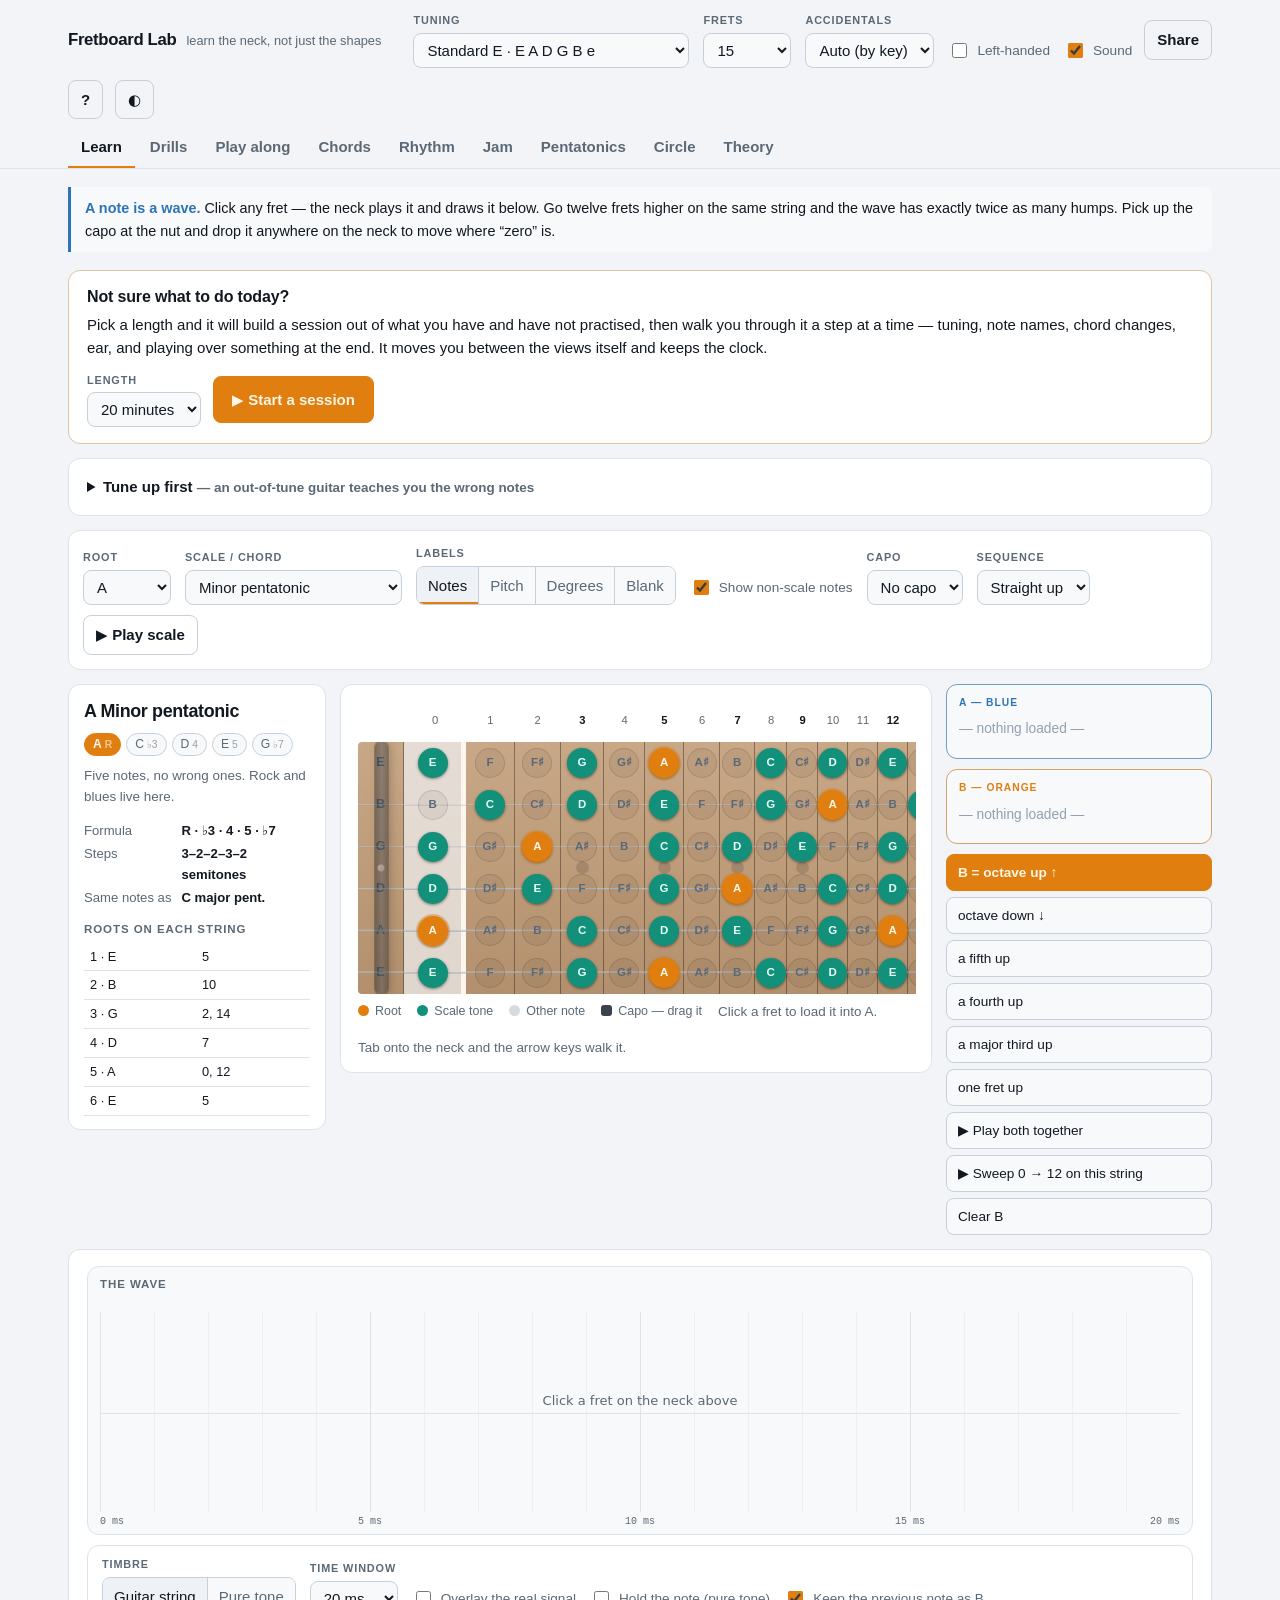
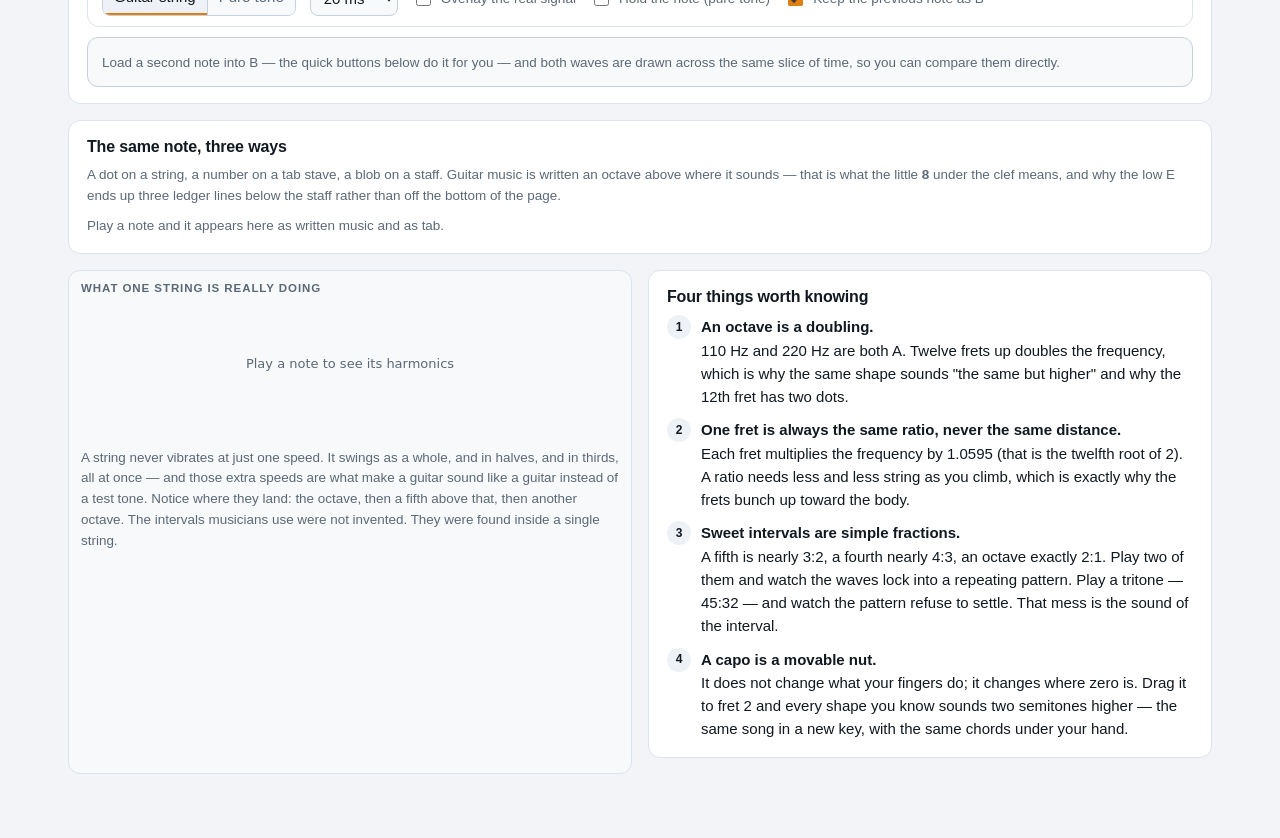
==== commit 49a71a22: "Listen continuously: watch what you play, or follow a tune note by note A ninth view, using the micr" ====
--- a/fretboard/index.html
+++ b/fretboard/index.html
@@ -567,6 +567,26 @@
   border:1px solid var(--line2); border-radius:9px; padding:9px; font:inherit;
   font-family:ui-monospace,Consolas,monospace; font-size:.76rem; resize:vertical}
 #backup-msg.ok{color:var(--scale)} #backup-msg.no{color:var(--rose)}
+
+/* ---------- play along ---------- */
+#al-toggle.on{background:var(--rose); border-color:var(--rose); color:#2a0710}
+.bignote{font-size:3.4rem; font-weight:700; letter-spacing:-.03em; line-height:1; min-width:2.8em}
+.bignote.intune{color:var(--scale)}
+#al-cents{color:var(--muted); font-variant-numeric:tabular-nums}
+#al-trail{display:flex; gap:6px; flex-wrap:wrap; margin-top:12px; min-height:30px}
+#al-trail span{padding:3px 10px; border-radius:7px; background:var(--panel2);
+  border:1px solid var(--line2); font-size:.9rem; font-variant-numeric:tabular-nums}
+#al-trail span.on{background:var(--root); border-color:var(--root); color:var(--root-ink); font-weight:700}
+#al-strip{display:flex; gap:5px; overflow-x:auto; padding:8px 2px; scrollbar-width:thin}
+#al-strip span{flex:0 0 auto; width:38px; padding:6px 0; border-radius:8px; text-align:center;
+  background:var(--panel2); border:1px solid var(--line2); line-height:1.2}
+#al-strip span b{display:block; font-size:1.05rem}
+#al-strip span i{display:block; font-style:normal; font-size:.6rem; color:var(--muted)}
+#al-strip span.done{opacity:.42}
+#al-strip span.now{background:var(--root); border-color:var(--root); color:var(--root-ink); transform:scale(1.1)}
+#al-strip span.now i{color:var(--root-ink); opacity:.75}
+#al-progress{font-size:1rem; font-weight:600}
+#al-heardnow{color:var(--muted); font-size:.88rem}
 .hide{display:none !important}
 </style>
 </head>
@@ -594,6 +614,7 @@
   <nav id="tabs" role="tablist">
     <button role="tab" data-v="play" title="Start here — tune up, see what a note is, and explore the neck" aria-selected="true">Learn</button>
     <button role="tab" data-v="game" title="Eight drills: name notes, find them, train your ear, read notation, or play into the microphone" aria-selected="false">Drills</button>
+    <button role="tab" data-v="along" title="Play your guitar and watch it appear on the neck, or follow a tune note by note" aria-selected="false">Play along</button>
     <button role="tab" data-v="chords" title="Find any chord shape, name one you stumbled on, and work out where the capo goes" aria-selected="false">Chords</button>
     <button role="tab" data-v="rhythm" title="Strumming and fingerpicking patterns, and the chord-change drill" aria-selected="false">Rhythm</button>
     <button role="tab" data-v="jam" title="A backing track that loops, with a scale to solo over it" aria-selected="false">Jam</button>
@@ -887,6 +908,87 @@
   </div>
 </section>
 
+<!-- ================= PLAY ALONG ================= -->
+<section id="v-along" class="hide">
+  <div class="note" style="margin:18px 0 14px"><b>This one listens.</b> Turn the microphone on and play — the neck
+  shows you what it heard, and every other place that note lives. Or pick a tune and it will show you one note at a
+  time and wait until you play it, however long that takes. Nothing is recorded and nothing leaves the page.
+  <span class="hint">If the guitar is out of tune, none of this will work — there is a tuner at the top of Learn.</span></div>
+
+  <div class="bar">
+    <div class="f"><label>Mode</label>
+      <div class="seg" id="al-mode">
+        <button data-m="mirror" aria-pressed="true">Watch me play</button>
+        <button data-m="follow" aria-pressed="false">Follow a tune</button>
+      </div>
+    </div>
+    <button class="btn primary" id="al-toggle" style="padding:10px 16px">● Start listening</button>
+    <span class="hint" id="al-msg">The microphone is off.</span>
+  </div>
+
+  <div class="card">
+    <div id="al-mirror">
+      <div style="display:flex; align-items:baseline; gap:16px; flex-wrap:wrap">
+        <span class="bignote" id="al-note">·</span>
+        <span id="al-cents"></span>
+        <button class="btn ghost" id="al-clear" style="margin-left:auto">Clear the trail</button>
+      </div>
+      <div id="al-trail"></div>
+    </div>
+
+    <div id="al-follow" class="hide">
+      <div class="bar" style="margin:0 0 10px; background:none; border:0; padding:0">
+        <div class="f"><label for="al-tune">Tune</label><select id="al-tune"></select></div>
+        <button class="btn" id="al-hear">▶ Hear it from here</button>
+        <button class="btn" id="al-skip">Show me this one</button>
+        <button class="btn ghost" id="al-restart">Start again</button>
+      </div>
+      <p class="hint" id="al-why" style="margin:0 0 8px"></p>
+      <div id="al-strip"></div>
+      <div style="display:flex; gap:14px; align-items:baseline; flex-wrap:wrap; margin-top:6px">
+        <span id="al-progress"></span>
+        <span id="al-heardnow"></span>
+      </div>
+    </div>
+  </div>
+
+  <div class="card">
+    <div class="fbwrap"><div class="fb" id="fb-along"></div></div>
+    <div class="legend">
+      <span><i style="background:var(--root)"></i>What to play, or where it is</span>
+      <span><i style="background:var(--scale)"></i>The same note elsewhere</span>
+      <span><i style="background:rgba(140,150,160,.35)"></i>Same name, other octaves</span>
+      <span><i style="background:var(--rose)"></i>What it actually heard</span>
+    </div>
+  </div>
+
+  <div class="grid">
+    <div class="card">
+      <h3>What it can and cannot hear</h3>
+      <ul class="tight">
+        <li><b>One note at a time.</b> Pitch detection follows a single note; strum a chord and it will pick one of
+        the strings, usually the loudest. This is for melodies.</li>
+        <li><b>It waits.</b> In follow mode nothing is timed and nothing scrolls away. Take as long as you like over
+        a note — the point is finding it, not keeping up.</li>
+        <li><b>A re-plucked note counts.</b> Two of the same note in a row are told apart by the fresh attack rather
+        than the pitch, since the pitch does not change.</li>
+        <li><b>Play near the microphone</b> and away from anything humming. An acoustic in a quiet room is ideal; an
+        unplugged electric works if you are close.</li>
+      </ul>
+    </div>
+    <div class="card">
+      <h3>The tunes</h3>
+      <p>All of them are traditional and long out of copyright, and all are melodies rather than chords — one note
+      at a time is what a microphone can actually follow, and it is also how everyone starts.</p>
+      <p>The fingering is worked out rather than stored: for each note it takes every place on the neck that could
+      play it and picks whichever is nearest your hand's last position, so the tune stays where you are instead of
+      jumping about. Change the tuning and the fingering changes with it.</p>
+      <p class="hint">Press <b>show me this one</b> if you are stuck — it moves on and counts it, so the score at the
+      end tells you how much you actually found yourself.</p>
+    </div>
+  </div>
+</section>
+
 <!-- ================= CHORDS ================= -->
 <section id="v-chords" class="hide">
   <div class="bar">
@@ -950,6 +1052,19 @@
       <h3>This shape</h3>
       <div id="ch-detail"></div>
       <div class="sep"></div>
+      <h3>Getting a barre to sound</h3>
+      <ul class="tight">
+        <li><b>It is leverage, not strength.</b> Squeezing harder is what everyone tries and it is the wrong lever.
+        Pull the guitar gently back into your body with your strumming arm and the barre needs far less grip.</li>
+        <li><b>Roll the finger slightly onto its side.</b> The flat pad of a finger has creases in it that strings fall
+        into; the bony outside edge does not.</li>
+        <li><b>Put it right behind the fret</b>, not in the middle of the gap. Half the buzzing is position, not force.</li>
+        <li><b>Only some strings need the barre.</b> In an E-shape barre the other fingers cover the middle strings, so
+        the index only has to hold the outer ones cleanly. Check them one at a time and find out which is actually dead.</li>
+        <li><b>Start at the fifth fret, not the first.</b> The frets are closer and the string tension is lower, so the
+        same shape is easier — then walk it down once it speaks.</li>
+      </ul>
+
       <h3>Reading the diagram</h3>
       <ul class="tight">
         <li><b>×</b> above a string means don't play it; <b>○</b> means play it open.</li>
@@ -1403,7 +1518,7 @@
 
     <h3>Moving around</h3>
     <dl>
-      <dt><kbd>alt</kbd> + <kbd>1</kbd>…<kbd>8</kbd></dt><dd>jump straight to a view</dd>
+      <dt><kbd>alt</kbd> + <kbd>1</kbd>…<kbd>9</kbd></dt><dd>jump straight to a view</dd>
       <dt><kbd>←</kbd> <kbd>→</kbd></dt><dd>walk the tab strip once it has focus; <kbd>Home</kbd> and <kbd>End</kbd> go to the ends</dd>
       <dt><kbd>?</kbd></dt><dd>open and close this</dd>
       <dt><kbd>esc</kbd></dt><dd>close this</dd>
@@ -1951,7 +2066,7 @@
    tabs & global controls
    ============================================================ */
 const $ = id => document.getElementById(id);
-const VIEWS = ['play','game','chords','rhythm','jam','pent','circle','theory'];
+const VIEWS = ['play','game','along','chords','rhythm','jam','pent','circle','theory'];
 function showView(v){
   VIEWS.forEach(x=> $('v-'+x).classList.toggle('hide', x!==v));
   [...$('tabs').children].forEach(b=>{
@@ -1959,6 +2074,7 @@
     b.setAttribute('aria-selected', String(on));
     if(on && b.scrollIntoView) b.scrollIntoView({block:'nearest', inline:'nearest'});
   });
+  if(v==='along') renderAlong();
   if(v==='chords'){ renderChords(); renderIdentify(); renderCapoCalc(); }
   if(v==='rhythm') renderRhythm();
   if(v==='jam') renderJam();
@@ -1973,6 +2089,7 @@
   if(v!=='rhythm' && typeof RH!=='undefined' && RH.playing) rhStop();
   if(v!=='play' && typeof TUNE!=='undefined' && TUNE.on) tunerStop();
   if(v!=='game' && typeof game!=='undefined' && game.mic) micOff();
+  if(v!=='along' && typeof AL!=='undefined' && AL.on) alStop();
   window.scrollTo({top:0,behavior:'instant'});
 }
 $('tabs').addEventListener('click', e=>{ const b=e.target.closest('button'); if(b) showView(b.dataset.v); });
@@ -1994,7 +2111,7 @@
 });
 /* alt+1..8 jumps between views; arrow keys walk the tab strip once it has focus */
 document.addEventListener('keydown', e=>{
-  if(e.altKey && !e.ctrlKey && !e.metaKey && e.key>='1' && e.key<='8'){
+  if(e.altKey && !e.ctrlKey && !e.metaKey && e.key>='1' && e.key<='9'){
     const v = VIEWS[+e.key - 1];
     if(v){ e.preventDefault(); showView(v); }
     return;
@@ -2021,7 +2138,7 @@
   $('g-sound').checked = S.sound;
   document.documentElement.dataset.theme = S.theme;
 
-  const relayout = ()=>{ [fbG,fbP,fbW,fbC,fbJ,fbH,fbI].forEach(fb=> fb && fb.layout()); redrawAll(); };
+  const relayout = ()=>{ [fbG,fbP,fbW,fbC,fbJ,fbH,fbI,fbA].forEach(fb=> fb && fb.layout()); redrawAll(); };
   tu.onchange = e=>{ S.tuningName=e.target.value; store.set('tuning',S.tuningName); relayout(); game.strings.clear(); gameStrings(); };
   $('g-frets').onchange = e=>{ S.frets=+e.target.value; store.set('frets',S.frets); relayout(); gameLayout(); };
   $('g-acc').onchange = e=>{ S.acc=e.target.value; store.set('acc',S.acc); redrawAll(); };
@@ -2050,7 +2167,7 @@
     else if(mq.addListener) mq.addListener(follow);
   }
 })();
-function redrawAll(){ renderChords(); renderIdentify(); renderJam(); renderRhythm(); renderPent(); renderCircle(); renderTheory(); renderPlay(); if(game.q) drawQuestion(); }
+function redrawAll(){ renderChords(); renderIdentify(); renderAlong(); renderJam(); renderRhythm(); renderPent(); renderCircle(); renderTheory(); renderPlay(); if(game.q) drawQuestion(); }
 
 function fillRoots(sel, val){
   ROOT_CHOICES.forEach(r=>{ const o=document.createElement('option'); o.value=r; o.textContent=pretty(r); sel.appendChild(o); });
@@ -2093,6 +2210,26 @@
   });
 }
 
+/* D sharp major is a real key and nobody writes music in it, because it needs double
+   sharps and E flat major does not. When a spelling gets ugly, name the one people use. */
+function accidentalCount(names){
+  return names.reduce((a,n)=> a + (n.length - 1), 0);
+}
+function simplerKey(root, ivals){
+  const mine = spellScale(root, ivals);
+  if(!mine || !mine.some(n=> n.length > 2)) return null;      // no double accidentals, nothing to say
+  const pc = pcOf(root);
+  let best = null, bestCount = accidentalCount(mine);
+  ROOT_CHOICES.forEach(r=>{
+    if(pcOf(r) !== pc || r === root) return;
+    const sp = spellScale(r, ivals);
+    if(!sp) return;
+    const c = accidentalCount(sp);
+    if(c < bestCount){ bestCount = c; best = r; }
+  });
+  return best;
+}
+
 function renderInfo(){
   const def = SCALES[PL.scale], rootPc = pcOf(PL.root), ivals = def.iv;
   const spelled = spellScale(PL.root, ivals);
@@ -2122,6 +2259,11 @@
     + notes.map((n,i)=>'<span class="pill '+(i===0?'on':'')+'">'+pretty(n)+'<span style="opacity:.6;font-size:.85em"> '+IVL_SHORT[ivals[i]]+'</span></span>').join('')
     + '</div>'
     + (SCALE_BLURB[PL.scale] ? '<p class="hint" style="margin:0 0 10px">'+SCALE_BLURB[PL.scale]+'</p>' : '')
+    + (function(){
+        const alt = simplerKey(PL.root, def.iv);
+        return alt ? '<p class="hint" style="margin:0 0 10px;color:var(--root)">Spelling this key needs double sharps or flats. '
+          + 'The same notes are written as <b>' + pretty(alt) + ' ' + def.n + '</b>, which is what you will see in print.</p>' : '';
+      })()
     + '<dl class="kv">'+facts.map(f=>'<dt>'+f[0]+'</dt><dd>'+f[1]+'</dd>').join('')+'</dl>'
     + '<h3>Roots on each string</h3>'
     + '<div class="tscroll"><table><tbody>'+rows.join('')+'</tbody></table></div>';
@@ -3207,6 +3349,20 @@
   $('t-scale-steps').innerHTML = '<th>Step from previous</th>' + steps.map(s=>`<td class="hint">${s==null?'—':(s===2?'whole':'half')}</td>`).join('');
   $('t-scale-frets').textContent = SCALES.major.iv.concat([12]).join(' – ');
   $('t-keyname').textContent = pretty(key)+(minor?' minor':' major');
+  const altKey = simplerKey(key, iv);
+  const kn = $('t-keyname');
+  if(kn && kn.parentElement){
+    const old = document.getElementById('t-altkey');
+    if(old) old.remove();
+    if(altKey){
+      const note = document.createElement('span');
+      note.id = 't-altkey';
+      note.style.color = 'var(--root)';
+      note.innerHTML = ' — a key that needs double accidentals, and is written <b>'
+        + pretty(altKey) + (minor?' minor':' major') + '</b> in practice';
+      kn.parentElement.appendChild(note);
+    }
+  }
 
   // diatonic chords
   const rom=minor?ROMAN_MIN:ROMAN_MAJ, qual=minor?QUAL_MIN:QUAL_MAJ, sev=minor?SEV_MIN:SEV_MAJ, job=minor?JOB_MIN:JOB_MAJ;
@@ -3536,6 +3692,21 @@
     + '<dt>Stretch</dt><dd>'+(v.span? (v.span+1)+' frets' : 'one fret')+'</dd>'
     + '<dt>Bass note</dt><dd>'+pretty(nameOf(v.bassPc, CH.root))+(v.bassPc===rootPc? ' — root position' : ' — an inversion')+'</dd>'
     + '<dt>Notes</dt><dd>'+(v.full? 'complete' : 'the fifth is left out, which is normal')+'</dd>'
+    + (function(){
+        /* a shape with no open strings is the same shape everywhere on the neck */
+        if(v.pick.some(f=> f===0) || !v.minFret) return '';
+        const others = [];
+        for(let d=-4; d<=4; d++){
+          const f = v.minFret + d;
+          if(d===0 || f < 1 || (v.minFret + v.span + d) > S.frets) continue;
+          others.push('<b>' + pretty(nameOf((rootPc + d + 12*4) % 12, CH.root)) + (CHORD_SUFFIX[CH.qual]||'') + '</b> at ' + f);
+          if(others.length >= 6) break;
+        }
+        return others.length
+          ? '<dt>Move it</dt><dd>Nothing is open, so this shape is the same chord everywhere: '
+            + others.join(', ') + '. Learn one, get twelve.</dd>'
+          : '';
+      })()
     + '</dl>';
 }
 
@@ -4396,6 +4567,7 @@
   {n:'A · D · E — blues in A',                    c:[['A','maj'],['D','maj'],['E','maj']]},
   {n:'Every open chord',                          c:[['C','maj'],['A','maj'],['G','maj'],['E','maj'],['D','maj'],['A','min'],['E','min'],['D','min']]},
   {n:'Sevenths: G7 · C7 · D7',                    c:[['G','dom7'],['C','dom7'],['D','dom7']]},
+  {n:'Barre chords: F · Bm · C · Am',             c:[['F','maj'],['B','min'],['C','maj'],['A','min']]},
   {n:'Sent from another view',                    c:[['G','maj'],['C','maj'],['D','maj']], custom:true}
 ];
 const CUSTOM_POOL = CHANGE_POOLS.length - 1;
@@ -4988,6 +5160,268 @@
   };
 })();
 
+const fbA = new Fretboard('fb-along', {clickable:true});
+/* ============================================================
+   PLAY ALONG — the microphone as an input device
+   Mirror: watch what you play appear on the neck.
+   Follow: it shows a tune a note at a time and waits until it hears it.
+   ============================================================ */
+const AL = {
+  mode:'mirror', on:false, raf:null, frame:0,
+  heard:-1, cents:0, lastHeardAt:0, trail:[], lastPos:null,
+  tune:0, notes:[], idx:0, hits:0, firstTry:0, hints:0, startedAt:0, finished:false,
+  rms:0, rmsFloor:0.004, hist:[], stableMidi:-1, stableSince:0, lastAccept:-1, lastAcceptAt:0
+};
+
+/* Traditional melodies, all long out of copyright. Stored as MIDI numbers so they
+   land in a comfortable place on the neck whatever the tuning. */
+const TUNES = [
+  {n:'Twinkle, Twinkle, Little Star', why:'Five notes, all in first position. If you can play this you can play a melody.',
+   m:[60,60,67,67,69,69,67, 65,65,64,64,62,62,60]},
+  {n:'Frère Jacques', why:'Steps only, no leaps. Good for finding the next note without looking.',
+   m:[60,62,64,60, 60,62,64,60, 64,65,67, 64,65,67, 67,69,67,65,64,60, 67,69,67,65,64,60]},
+  {n:'Ode to Joy', why:'Beethoven, and almost entirely stepwise. The one everybody learns second.',
+   m:[64,64,65,67, 67,65,64,62, 60,60,62,64, 64,62,62]},
+  {n:'When the Saints Go Marching In', why:'A jump up to start each phrase — practice for leaving first position.',
+   m:[60,64,65,67, 60,64,65,67, 60,64,65,67,64,60,64,62]},
+  {n:'Amazing Grace', why:'Wide leaps and a long phrase. Harder than it sounds.',
+   m:[62,67,71,67,71,69,67,64,62, 62,67,71,67,71,69,67]},
+  {n:'Auld Lang Syne', why:'Mostly steps with one big reach. New Year in eight bars.',
+   m:[62,67,66,67,69,67,64,62, 62,67,69,71,72,71,67]},
+  {n:'Scarborough Fair', why:'Minor and modal — the same notes as a G major scale, but resting on A.',
+   m:[57,57,64,64,66,64,62,59, 57,60,59,57,55,57,55,52]},
+  {n:'Greensleeves', why:'The tune everyone half knows. Minor, and it moves.',
+   m:[57,60,62,63,64,62,59,55,57,59,60,57,57,56,57,59,56]}
+];
+
+function alMic(){
+  if(!MIC.an || !actx) return {hz:-1, rms:0};
+  MIC.an.getFloatTimeDomainData(MIC.buf);
+  let sum = 0;
+  const W = MIC.buf.length >> 1;
+  for(let i=0;i<W;i++) sum += MIC.buf[i]*MIC.buf[i];
+  return {hz: detectPitch(MIC.buf, actx.sampleRate), rms: Math.sqrt(sum/W)};
+}
+
+/* A re-plucked note keeps the same pitch, so pitch alone cannot tell two of them
+   apart. Watch the loudness for a fresh attack instead. */
+function alOnset(rms){
+  AL.hist.push(rms);
+  if(AL.hist.length > 12) AL.hist.shift();
+  if(AL.hist.length < 6) return false;
+  const recent = AL.hist[AL.hist.length-1];
+  const floor = Math.min.apply(null, AL.hist.slice(0, AL.hist.length-2));
+  return recent > AL.rmsFloor*2 && recent > floor*1.7;
+}
+
+/* Where would a hand actually play this? Nearest to where it just was. */
+function alPositions(midi){
+  const t = tuning(), out = [];
+  for(let s=0;s<t.length;s++){
+    const f = midi - midiAt(s,0);
+    if(f>=0 && f<=S.frets) out.push({s:s, f:f});
+  }
+  return out;
+}
+function layoutMelody(midis){
+  let prev = null;
+  return midis.map(m=>{
+    const opts = alPositions(m);
+    if(!opts.length) return null;
+    const cost = o => prev
+      ? Math.abs(o.f-prev.f) + Math.abs(o.s-prev.s)*0.7
+      : o.f*0.6 + (tuning().length-1-o.s)*0.25;
+    opts.sort((a,b)=> cost(a)-cost(b));
+    prev = opts[0];
+    return {s:prev.s, f:prev.f, midi:m};
+  });
+}
+
+async function alStart(){
+  try{ await micAcquire('along'); }
+  catch(e){
+    $('al-msg').innerHTML = (e && e.name==='NotAllowedError')
+      ? 'Microphone permission was declined, so this cannot listen. Everything else still works.'
+      : 'No microphone available in this browser.';
+    return;
+  }
+  AL.on = true; AL.hist = []; AL.stableMidi = -1; AL.lastAccept = -1; AL.lastPos = null;
+  $('al-toggle').textContent = '■ Stop listening';
+  $('al-toggle').classList.add('on');
+  $('al-msg').textContent = AL.mode==='mirror'
+    ? 'Play anything. Nothing is recorded or sent anywhere.'
+    : 'Play the highlighted note when you are ready — it waits for you.';
+  alLoop();
+}
+function alStop(){
+  AL.on = false;
+  if(AL.raf) cancelAnimationFrame(AL.raf);
+  AL.raf = null;
+  micRelease('along');
+  $('al-toggle').textContent = '● Start listening';
+  $('al-toggle').classList.remove('on');
+  $('al-msg').textContent = 'The microphone is off.';
+  renderAlong();
+}
+
+function alLoop(){
+  if(!AL.on) return;
+  AL.raf = requestAnimationFrame(alLoop);
+  if((AL.frame++ % 3) !== 0) return;
+
+  const {hz, rms} = alMic();
+  AL.rms = rms;
+  const onset = alOnset(rms);
+  const now = performance.now();
+
+  if(hz <= 0){
+    AL.stableMidi = -1;
+    if(now - AL.lastHeardAt > 700 && AL.heard >= 0){ AL.heard = -1; renderAlong(); }
+    return;
+  }
+  const exact = 69 + 12*Math.log2(hz/440);
+  const midi = Math.round(exact);
+  const cents = Math.round((exact - midi)*100);
+  AL.heard = midi; AL.cents = cents; AL.lastHeardAt = now;
+
+  if(midi !== AL.stableMidi){ AL.stableMidi = midi; AL.stableSince = now; }
+  const held = now - AL.stableSince;
+  const fresh = midi !== AL.lastAccept || onset || (now - AL.lastAcceptAt > 600);
+
+  /* 90 ms between accepts, and the stability clock restarts after each one, or a
+     note held down would be counted over and over */
+  if(held > 70 && fresh && Math.abs(cents) < 45 && (now - AL.lastAcceptAt) > 90){
+    AL.lastAccept = midi; AL.lastAcceptAt = now; AL.stableSince = now;
+    if(AL.mode === 'mirror'){
+      AL.trail.push(midi);
+      if(AL.trail.length > 10) AL.trail.shift();
+    } else {
+      alHeardInFollow(midi);
+    }
+  }
+  renderAlong();
+}
+
+function alHeardInFollow(midi){
+  if(AL.finished || !AL.notes.length) return;
+  const want = AL.notes[AL.idx];
+  if(!want) return;
+  if(midi === want.midi){
+    if(!want.hinted) AL.firstTry++;
+    AL.hits++;
+    AL.idx++;
+    if(AL.idx >= AL.notes.length) alFinish();
+  }
+}
+function alFinish(){
+  AL.finished = true;
+  const secs = Math.max(1, Math.round((performance.now() - AL.startedAt)/1000));
+  $('al-msg').innerHTML = '<b>That is the whole tune.</b> ' + AL.notes.length + ' notes in '
+    + secs + ' seconds, ' + AL.firstTry + ' of them without a hint'
+    + (AL.hints ? ' — ' + AL.hints + ' shown to you' : '') + '.';
+  planChime(true);
+}
+function alLoadTune(){
+  const t = TUNES[AL.tune];
+  AL.notes = layoutMelody(t.m).filter(Boolean).map(n=> Object.assign({}, n, {hinted:false}));
+  AL.idx = 0; AL.hits = 0; AL.firstTry = 0; AL.hints = 0;
+  AL.finished = false; AL.startedAt = performance.now();
+  renderAlong();
+}
+function alPlayTune(from){
+  audio();
+  const notes = AL.notes.slice(from || 0, (from||0) + 40);
+  notes.forEach((n,i)=> pluck(n.midi, i*0.42, 1.2, .45));
+}
+
+function renderAlong(){
+  const t = tuning();
+  const mirror = AL.mode === 'mirror';
+  $('al-mirror').classList.toggle('hide', !mirror);
+  $('al-follow').classList.toggle('hide', mirror);
+
+  fbA.clear();
+
+  if(mirror){
+    if(AL.heard >= 0){
+      const pcs = ((AL.heard % 12) + 12) % 12;
+      /* Of the places this note could have been played, guess the one nearest where
+         the hand just was — and failing that, the lowest fret. */
+      const opts = alPositions(AL.heard).slice().sort((a,b)=>
+        AL.lastPos ? (Math.abs(a.f-AL.lastPos.f)+Math.abs(a.s-AL.lastPos.s)*0.7)
+                   - (Math.abs(b.f-AL.lastPos.f)+Math.abs(b.s-AL.lastPos.s)*0.7)
+                   : a.f - b.f);
+      if(opts.length) AL.lastPos = opts[0];
+      opts.forEach((p,i)=> fbA.set(p.s, p.f, i===0 ? 'root' : 'on', pretty(nameOf(pcs))));
+      for(let s=0;s<t.length;s++) for(let f=0;f<=S.frets;f++){
+        if((t[s]+f)%12 === pcs && !fbA.marks.get(s+':'+f)) fbA.set(s, f, 'ghost', pretty(nameOf(pcs)));
+      }
+      const inTune = Math.abs(AL.cents) <= 12;
+      $('al-note').textContent = pitchName(AL.heard);
+      $('al-note').className = 'bignote' + (inTune ? ' intune' : '');
+      $('al-cents').textContent = (AL.cents>0?'+':'') + AL.cents + ' cents'
+        + (inTune ? '' : AL.cents < 0 ? ' — flat' : ' — sharp');
+    } else {
+      $('al-note').textContent = AL.on ? '—' : '·';
+      $('al-note').className = 'bignote';
+      $('al-cents').textContent = AL.on ? 'listening' : '';
+    }
+    $('al-trail').innerHTML = AL.trail.length
+      ? AL.trail.map((m,i)=> '<span class="' + (i===AL.trail.length-1 ? 'on' : '') + '">'
+          + pretty(nameOf(((m%12)+12)%12)) + (Math.floor(m/12)-1) + '</span>').join('')
+      : '<span class="hint" style="border:0;background:none">The last few notes you played appear here.</span>';
+  } else {
+    const cur = AL.notes[AL.idx], nxt = AL.notes[AL.idx+1];
+    if(nxt) fbA.set(nxt.s, nxt.f, 'ghost', pretty(nameOf(((nxt.midi%12)+12)%12)));
+    if(cur) fbA.set(cur.s, cur.f, 'root', pretty(nameOf(((cur.midi%12)+12)%12)));
+    if(AL.heard >= 0 && cur && AL.heard !== cur.midi){
+      /* show the wrong note where the hand most likely is — next to what it was aiming
+         for — rather than at whichever string happens to come first */
+      const near = alPositions(AL.heard).slice().sort((a,b)=>
+        (Math.abs(a.f-cur.f)+Math.abs(a.s-cur.s)*0.7) - (Math.abs(b.f-cur.f)+Math.abs(b.s-cur.s)*0.7))[0];
+      if(near) fbA.set(near.s, near.f, 'bad', pretty(nameOf(((AL.heard%12)+12)%12)));
+    }
+    $('al-strip').innerHTML = AL.notes.map((n,i)=>
+      '<span class="' + (i===AL.idx ? 'now' : i<AL.idx ? 'done' : '') + '">'
+      + '<b>' + n.f + '</b><i>' + (t.length-n.s) + '</i></span>').join('');
+    const strip = $('al-strip'), now = strip.querySelector('.now');
+    if(now && now.scrollIntoView) now.scrollIntoView({block:'nearest', inline:'center'});
+    $('al-progress').textContent = AL.finished
+      ? 'Finished'
+      : (AL.idx + ' of ' + AL.notes.length + ' — waiting for '
+         + (AL.notes[AL.idx] ? pitchName(AL.notes[AL.idx].midi) : '—'));
+    $('al-heardnow').textContent = AL.heard >= 0 ? 'hearing ' + pitchName(AL.heard) : '';
+  }
+  fbA.paint();
+}
+
+(function initAlong(){
+  TUNES.forEach((t,i)=>{ const o=document.createElement('option'); o.value=i; o.textContent=t.n; $('al-tune').appendChild(o); });
+  $('al-toggle').onclick = ()=> AL.on ? alStop() : alStart();
+  $('al-mode').onclick = e=>{
+    const b = e.target.closest('button'); if(!b) return;
+    AL.mode = b.dataset.m;
+    [...e.currentTarget.children].forEach(x=> x.setAttribute('aria-pressed', String(x===b)));
+    if(AL.mode === 'follow' && !AL.notes.length) alLoadTune();
+    $('al-msg').textContent = AL.on
+      ? (AL.mode==='mirror' ? 'Play anything.' : 'Play the highlighted note when you are ready.')
+      : 'The microphone is off.';
+    renderAlong();
+  };
+  $('al-tune').onchange = e=>{ AL.tune = +e.target.value; alLoadTune(); $('al-why').textContent = TUNES[AL.tune].why; };
+  $('al-restart').onclick = ()=> alLoadTune();
+  $('al-hear').onclick = ()=> alPlayTune(AL.idx);
+  $('al-skip').onclick = ()=>{
+    if(AL.finished || !AL.notes.length) return;
+    if(AL.notes[AL.idx]) AL.notes[AL.idx].hinted = true;
+    AL.hints++; AL.idx++;
+    if(AL.idx >= AL.notes.length) alFinish(); else renderAlong();
+  };
+  $('al-clear').onclick = ()=>{ AL.trail = []; renderAlong(); };
+  $('al-why').textContent = TUNES[0].why;
+  alLoadTune();
+})();
+
 /* ============================================================
    shareable state in the URL
    ============================================================ */
@@ -5503,7 +5937,7 @@
   });
 })();
 
-renderPent(); renderTheory(); renderPlay(); renderChords(); renderJam(); renderRhythm(); renderIdentify();
+renderPent(); renderTheory(); renderPlay(); renderChords(); renderJam(); renderRhythm(); renderIdentify(); renderAlong();
 document.querySelectorAll('table').forEach(tb=>{
   if(tb.parentElement && tb.parentElement.classList.contains('tscroll')) return;
   const w = document.createElement('div'); w.className = 'tscroll';
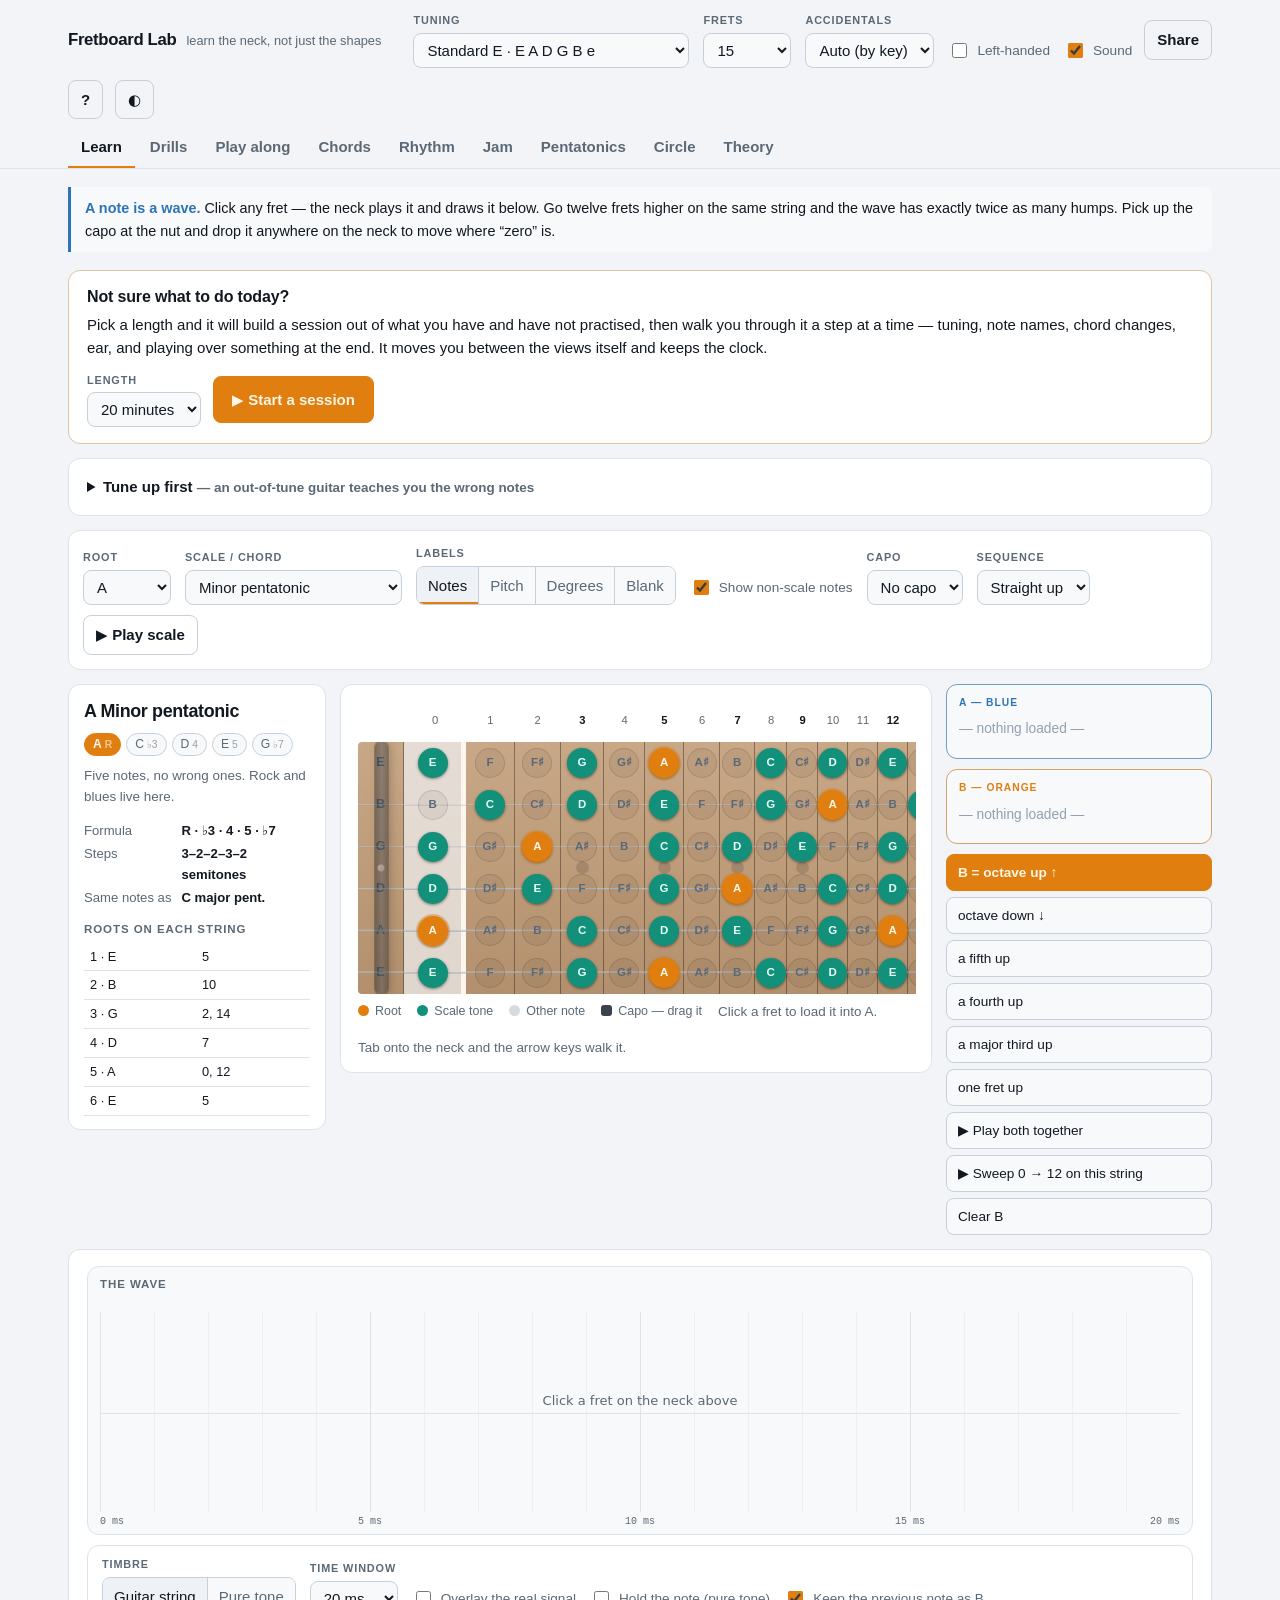
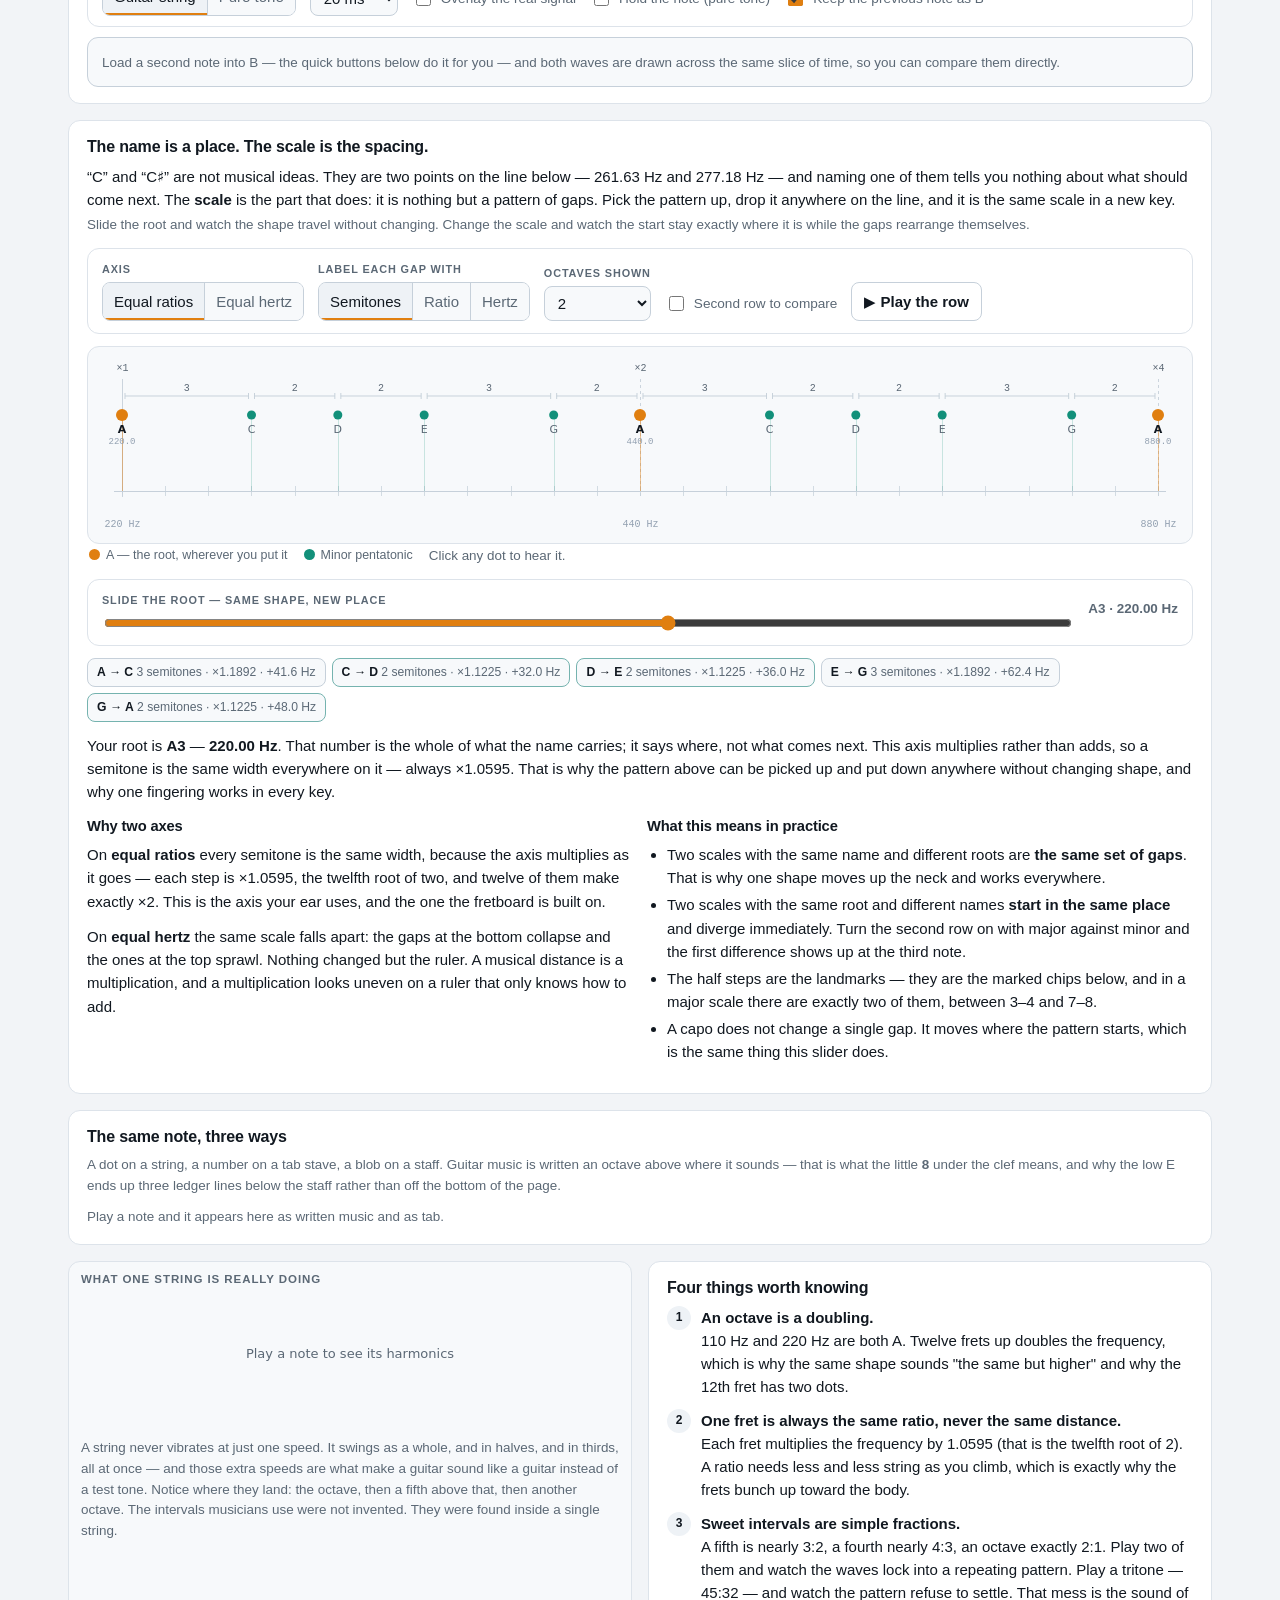
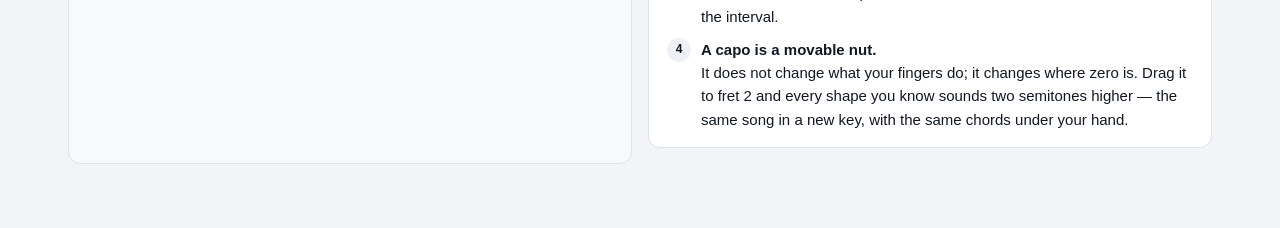
==== commit d2633655: "Show that a note name is a place and a scale is the spacing The frequency ruler draws the twelve sem" ====
--- a/fretboard/index.html
+++ b/fretboard/index.html
@@ -587,6 +587,43 @@
 #al-strip span.now i{color:var(--root-ink); opacity:.75}
 #al-progress{font-size:1rem; font-weight:600}
 #al-heardnow{color:var(--muted); font-size:.88rem}
+
+/* ---------- microphone check ---------- */
+#mic-setup{margin:0 0 14px}
+.meter{position:relative; height:22px; border-radius:7px; background:var(--panel2);
+  border:1px solid var(--line2); overflow:hidden; margin:10px 0 6px}
+.meter i{display:block; height:100%; width:0; background:var(--scale); transition:width .06s linear}
+.meter i.under{background:var(--line2)}
+.meter .gate{position:absolute; top:0; bottom:0; width:2px; background:var(--root)}
+.meter .lab{position:absolute; right:7px; top:3px; font-size:.7rem; color:var(--muted);
+  font-variant-numeric:tabular-nums}
+#mic-diag{font-size:.9rem; min-height:1.5em}
+#mic-diag b{color:var(--text)}
+
+/* ---------- recorder ---------- */
+#rec-btn.on{background:var(--rose); border-color:var(--rose); color:#2a0710}
+#rec-strip{display:flex; gap:5px; overflow-x:auto; padding:8px 2px; min-height:46px; scrollbar-width:thin}
+#rec-strip span{flex:0 0 auto; width:34px; padding:5px 0; border-radius:7px; text-align:center;
+  background:var(--panel2); border:1px solid var(--line2); line-height:1.15}
+#rec-strip span b{display:block; font-size:.95rem}
+#rec-strip span i{display:block; font-style:normal; font-size:.58rem; color:var(--muted)}
+#rec-sheet{width:100%; min-height:150px; background:var(--panel2); color:var(--text);
+  border:1px solid var(--line2); border-radius:9px; padding:10px; resize:vertical;
+  font-family:ui-monospace,Consolas,monospace; font-size:.78rem; line-height:1.45; white-space:pre; overflow-x:auto}
+#rec-chords{font-size:.88rem; color:var(--muted); min-height:1.3em}
+
+/* ---------- the frequency ruler ---------- */
+#fr-canvas{display:block; width:100%; height:176px; cursor:pointer}
+#fr-steps{display:flex; gap:6px; flex-wrap:wrap; margin-top:12px}
+#fr-steps span{padding:4px 9px; border-radius:8px; background:var(--panel2); border:1px solid var(--line2);
+  font-size:.76rem; color:var(--muted); font-variant-numeric:tabular-nums}
+#fr-steps span b{color:var(--text); font-weight:650}
+#fr-steps span.w{border-color:color-mix(in srgb,var(--scale) 45%, var(--line2))}
+#fr-steps span.h{border-color:color-mix(in srgb,var(--rose) 55%, var(--line2))}
+#fr-say{margin-top:12px}
+#fr-say b{color:var(--text)}
+#fr-rootlab{font-variant-numeric:tabular-nums; font-weight:650; align-self:center; padding-bottom:7px}
+input[type=range].slide{accent-color:var(--root); min-width:180px}
 .hide{display:none !important}
 </style>
 </head>
@@ -749,6 +786,80 @@
       <label class="chk"><input type="checkbox" id="pl-keep" checked> Keep the previous note as B</label>
     </div>
     <div class="ratio" id="pl-ratio"></div>
+  </div>
+
+  <div class="card" id="fr-card">
+    <h3>The name is a place. The scale is the spacing.</h3>
+    <p style="margin:0 0 4px">“C” and “C♯” are not musical ideas. They are two points on the line below —
+    261.63 Hz and 277.18 Hz — and naming one of them tells you nothing about what should come next. The
+    <b>scale</b> is the part that does: it is nothing but a pattern of gaps. Pick the pattern up, drop it anywhere
+    on the line, and it is the same scale in a new key.</p>
+    <p class="hint" style="margin:0 0 12px">Slide the root and watch the shape travel without changing. Change the
+    scale and watch the start stay exactly where it is while the gaps rearrange themselves.</p>
+
+    <div class="bar" style="margin:0 0 12px; padding:12px 14px">
+      <div class="f"><label>Axis</label>
+        <div class="seg" id="fr-axis">
+          <button data-a="log" aria-pressed="true" title="Equal musical steps, equal width">Equal ratios</button>
+          <button data-a="lin" aria-pressed="false" title="Equal hertz, equal width">Equal hertz</button>
+        </div>
+      </div>
+      <div class="f"><label>Label each gap with</label>
+        <div class="seg" id="fr-gaps">
+          <button data-g="semi" aria-pressed="true">Semitones</button>
+          <button data-g="ratio" aria-pressed="false">Ratio</button>
+          <button data-g="hz" aria-pressed="false">Hertz</button>
+        </div>
+      </div>
+      <div class="f"><label for="fr-oct">Octaves shown</label><select id="fr-oct">
+        <option value="1">1</option><option value="2" selected>2</option><option value="3">3</option>
+      </select></div>
+      <label class="chk"><input type="checkbox" id="fr-cmp"> Second row to compare</label>
+      <div class="f hide" id="fr-cmpwrap"><label for="fr-cmpscale">Compare with</label><select id="fr-cmpscale"></select></div>
+      <button class="btn ghost" id="fr-play">▶ Play the row</button>
+    </div>
+
+    <div class="scope" style="padding-bottom:10px">
+      <canvas id="fr-canvas"></canvas>
+    </div>
+    <div class="legend" id="fr-legend"></div>
+
+    <div class="bar" style="margin:12px 0 0; padding:12px 14px">
+      <div class="f" style="flex:1; min-width:220px">
+        <label for="fr-root">Slide the root — same shape, new place</label>
+        <input type="range" class="slide" id="fr-root" min="36" max="72" step="1" value="57">
+      </div>
+      <span id="fr-rootlab" class="hint">Low C to high C. The neck above follows.</span>
+    </div>
+
+    <div id="fr-steps"></div>
+    <p id="fr-say"></p>
+
+    <div class="grid" style="margin-top:14px; gap:14px">
+      <div>
+        <h3 style="font-size:.92rem">Why two axes</h3>
+        <p>On <b>equal ratios</b> every semitone is the same width, because the axis multiplies as it goes —
+        each step is ×1.0595, the twelfth root of two, and twelve of them make exactly ×2. This is the axis your
+        ear uses, and the one the fretboard is built on.</p>
+        <p>On <b>equal hertz</b> the same scale falls apart: the gaps at the bottom collapse and the ones at the top
+        sprawl. Nothing changed but the ruler. A musical distance is a multiplication, and a multiplication looks
+        uneven on a ruler that only knows how to add.</p>
+      </div>
+      <div>
+        <h3 style="font-size:.92rem">What this means in practice</h3>
+        <ul class="tight">
+          <li>Two scales with the same name and different roots are <b>the same set of gaps</b>. That is why one
+          shape moves up the neck and works everywhere.</li>
+          <li>Two scales with the same root and different names <b>start in the same place</b> and diverge
+          immediately. Turn the second row on with major against minor and the first difference shows up at the
+          third note.</li>
+          <li>The half steps are the landmarks — they are the marked chips below, and in a major scale there are
+          exactly two of them, between 3–4 and 7–8.</li>
+          <li>A capo does not change a single gap. It moves where the pattern starts, which is the same thing this
+          slider does.</li>
+        </ul>
+      </div>
+    </div>
   </div>
 
   <div class="card">
@@ -920,11 +1031,33 @@
       <div class="seg" id="al-mode">
         <button data-m="mirror" aria-pressed="true">Watch me play</button>
         <button data-m="follow" aria-pressed="false">Follow a tune</button>
+        <button data-m="record" aria-pressed="false">Record me</button>
       </div>
     </div>
     <button class="btn primary" id="al-toggle" style="padding:10px 16px">● Start listening</button>
     <span class="hint" id="al-msg">The microphone is off.</span>
   </div>
+
+  <details class="card" id="mic-setup">
+    <summary><b>Not picking your guitar up?</b> <span class="hint">— check what the microphone is actually getting</span></summary>
+    <div class="meter"><i id="mic-bar"></i><span class="gate" id="mic-gatemark"></span><span class="lab" id="mic-lab"></span></div>
+    <div id="mic-diag" class="hint">Start listening and play a string. The bar is what the microphone hears; the
+    orange line is the level it needs to clear before anything is analysed.</div>
+    <div style="display:flex; gap:12px; align-items:center; flex-wrap:wrap; margin-top:12px">
+      <span class="hint">Sensitivity</span>
+      <input type="range" id="mic-gain" min="1" max="8" step="0.5" value="1"
+             aria-label="Microphone sensitivity" style="flex:1; min-width:140px; accent-color:var(--root)">
+      <span class="mono hint" id="mic-gainv">1×</span>
+    </div>
+    <ul class="tight" style="margin:12px 0 0">
+      <li><b>Get closer.</b> Half a metre from the microphone beats two metres by more than any setting here.</li>
+      <li><b>Low notes are hardest.</b> The bottom two strings have the least energy up where a laptop microphone
+      hears well. If the top strings register and the bottom ones do not, that is why, not you.</li>
+      <li><b>Silence the room.</b> A fan or a fridge raises the floor the guitar has to clear. The gate adapts to it,
+      but a quiet room still wins.</li>
+      <li><b>Check the operating system's input level</b> too — if it is set low, raise it there rather than here.</li>
+    </ul>
+  </details>
 
   <div class="card">
     <div id="al-mirror">
@@ -934,6 +1067,24 @@
         <button class="btn ghost" id="al-clear" style="margin-left:auto">Clear the trail</button>
       </div>
       <div id="al-trail"></div>
+    </div>
+
+    <div id="al-record" class="hide">
+      <div style="display:flex; gap:12px; align-items:center; flex-wrap:wrap; margin-bottom:10px">
+        <button class="btn primary" id="rec-btn" style="padding:10px 16px">● Record</button>
+        <button class="btn" id="rec-play">▶ Play it back</button>
+        <button class="btn" id="rec-copy">Copy the tab</button>
+        <button class="btn ghost" id="rec-clear">Clear</button>
+        <span class="hint" id="rec-count"></span>
+        <span class="hint" id="rec-msg"></span>
+      </div>
+      <div id="rec-strip"></div>
+      <div id="rec-chords" style="margin:6px 0 8px"></div>
+      <textarea id="rec-sheet" spellcheck="false" aria-label="Recorded tab"></textarea>
+      <p class="hint" style="margin:8px 0 0">Play single notes and this writes them down as tab, working out the
+      fingering as it goes. <b>Arpeggiate</b> a chord — one string at a time rather than strummed — and it will
+      recognise it and put the name above. A strum gives it six notes at once and it can only follow one, so that
+      is the one thing it cannot transcribe.</p>
     </div>
 
     <div id="al-follow" class="hide">
@@ -2161,7 +2312,7 @@
       if(store.get('theme', null) !== null) return;
       S.theme = mq.matches ? 'light' : 'dark';
       document.documentElement.dataset.theme = S.theme;
-      if(!$('v-play').classList.contains('hide')){ drawWave(); drawHarm(); }
+      if(!$('v-play').classList.contains('hide')){ drawWave(); drawHarm(); drawRuler(); }
     };
     if(mq.addEventListener) mq.addEventListener('change', follow);
     else if(mq.addListener) mq.addListener(follow);
@@ -4175,7 +4326,7 @@
 
 /* One microphone, shared by the tuner and the listening drill, reference counted so
    whichever finishes second is the one that releases it. */
-const MIC = {stream:null, an:null, buf:null, users:new Set(), asking:false};
+const MIC = {stream:null, an:null, buf:null, gainNode:null, gain:1, users:new Set(), asking:false};
 async function micAcquire(who){
   MIC.users.add(who);
   if(MIC.an) return MIC.an;
@@ -4192,17 +4343,20 @@
   }
   MIC.asking = false;
   const src = ctx.createMediaStreamSource(MIC.stream);
+  MIC.gainNode = ctx.createGain();
+  MIC.gainNode.gain.value = MIC.gain || 1;
   MIC.an = ctx.createAnalyser();
-  MIC.an.fftSize = 2048;
+  MIC.an.fftSize = 4096;          // 2048 usable samples: enough cycles for a low E
   MIC.buf = new Float32Array(MIC.an.fftSize);
-  src.connect(MIC.an);            // deliberately not connected to the output
+  src.connect(MIC.gainNode).connect(MIC.an);   // deliberately not connected to the output
   return MIC.an;
 }
 function micRelease(who){
   MIC.users.delete(who);
   if(MIC.users.size) return;
   if(MIC.stream) MIC.stream.getTracks().forEach(t=>t.stop());
-  MIC.stream = null; MIC.an = null; MIC.buf = null;
+  MIC.stream = null; MIC.an = null; MIC.buf = null; MIC.gainNode = null;
+  PITCH.hist = []; PITCH.clarity = 0;
 }
 function micPitch(){
   if(!MIC.an || !actx) return -1;
@@ -4214,12 +4368,27 @@
    at twice the period a periodic signal correlates just as well — so this uses the
    cumulative mean normalised difference and takes the FIRST dip under a threshold
    rather than the deepest one, which is what keeps it on the fundamental. */
+const PITCH = {rms:0, clarity:0, floor:0.0015, hist:[], gate:0.0035, lastReason:''};
 function detectPitch(buf, sr){
-  const W = buf.length >> 1;
+  /* The window has to hold three or four cycles of the lowest note we care about.
+     A low E is 82 Hz — a 12 ms period — so 1024 samples (23 ms) gave YIN under two
+     cycles to work with and it missed them. 2048 samples is 46 ms, nearly four. */
+  const W = Math.min(2048, buf.length >> 1);
   let rms = 0;
   for(let i=0;i<W;i++) rms += buf[i]*buf[i];
   rms = Math.sqrt(rms/W);
-  if(rms < 0.009) return -1;
+  PITCH.rms = rms;
+
+  /* The gate follows the room instead of being a fixed number. A quiet acoustic on a
+     laptop microphone never got near the old 0.009 and simply went unheard. */
+  PITCH.hist.push(rms);
+  if(PITCH.hist.length > 90) PITCH.hist.shift();
+  if(PITCH.hist.length > 20){
+    const sorted = PITCH.hist.slice().sort((a,b)=> a-b);
+    PITCH.floor = sorted[Math.floor(sorted.length*0.2)] || 0.0015;
+  }
+  PITCH.gate = Math.max(0.0022, PITCH.floor * 2.5);
+  if(rms < PITCH.gate){ PITCH.clarity = 0; PITCH.lastReason = 'quiet'; return -1; }
 
   const maxLag = Math.min(W-1, Math.floor(sr/70));
   const minLag = Math.max(2, Math.floor(sr/1300));
@@ -4239,20 +4408,27 @@
     cm[tau] = running ? d[tau]*tau/running : 1;
   }
 
-  const THRESH = 0.12;
+  /* Try a strict threshold first, then a looser one, before falling back to the best
+     dip on offer. A weak or noisy signal often has no dip under 0.12 and was thrown
+     away even when the answer was obvious. */
   let tau = -1;
-  for(let t=minLag; t<=maxLag; t++){
-    if(cm[t] < THRESH){
-      while(t+1 <= maxLag && cm[t+1] < cm[t]) t++;
-      tau = t; break;
+  for(const TH of [0.12, 0.20]){
+    for(let t=minLag; t<=maxLag; t++){
+      if(cm[t] < TH){
+        while(t+1 <= maxLag && cm[t+1] < cm[t]) t++;
+        tau = t; break;
+      }
     }
+    if(tau >= 0) break;
   }
   if(tau < 0){
     let best = -1, bv = Infinity;
     for(let t=minLag; t<=maxLag; t++) if(cm[t] < bv){ bv = cm[t]; best = t; }
-    if(bv > 0.35) return -1;
+    if(bv > 0.45){ PITCH.clarity = 0; PITCH.lastReason = 'unclear'; return -1; }
     tau = best;
   }
+  PITCH.clarity = Math.max(0, Math.min(1, 1 - cm[tau]));
+  PITCH.lastReason = 'ok';
 
   let refined = tau;
   if(tau > minLag && tau < maxLag){
@@ -5249,7 +5425,8 @@
   $('al-toggle').textContent = '■ Stop listening';
   $('al-toggle').classList.add('on');
   $('al-msg').textContent = AL.mode==='mirror'
-    ? 'Play anything. Nothing is recorded or sent anywhere.'
+    ? 'Play anything. Nothing leaves the page.'
+    : AL.mode==='record' ? 'Press record, then play. Nothing leaves the page.'
     : 'Play the highlighted note when you are ready — it waits for you.';
   alLoop();
 }
@@ -5258,6 +5435,7 @@
   if(AL.raf) cancelAnimationFrame(AL.raf);
   AL.raf = null;
   micRelease('along');
+  if(REC.on) recStop();
   $('al-toggle').textContent = '● Start listening';
   $('al-toggle').classList.remove('on');
   $('al-msg').textContent = 'The microphone is off.';
@@ -5295,11 +5473,35 @@
     if(AL.mode === 'mirror'){
       AL.trail.push(midi);
       if(AL.trail.length > 10) AL.trail.shift();
+    } else if(AL.mode === 'record'){
+      recNote(midi);
     } else {
       alHeardInFollow(midi);
     }
   }
   renderAlong();
+  renderMicMeter();
+}
+
+function renderMicMeter(){
+  const bar = $('mic-bar'); if(!bar) return;
+  const scale = v => Math.min(1, Math.sqrt(Math.max(0, v) / 0.25));   // a bit of curve, quiet end readable
+  const pct = scale(PITCH.rms)*100, gate = scale(PITCH.gate)*100;
+  bar.style.width = pct.toFixed(1) + '%';
+  bar.classList.toggle('under', PITCH.rms < PITCH.gate);
+  $('mic-gatemark').style.left = gate.toFixed(1) + '%';
+  $('mic-lab').textContent = PITCH.rms.toFixed(4);
+  const d = $('mic-diag');
+  if(!AL.on){ d.className = 'hint'; return; }
+  d.className = '';
+  if(PITCH.lastReason === 'quiet')
+    d.innerHTML = 'Below the gate — <b>too quiet to analyse</b>. Play louder, move closer, or raise the sensitivity.';
+  else if(PITCH.lastReason === 'unclear')
+    d.innerHTML = 'Loud enough, but <b>no clear pitch</b> in it. That is usually a chord rather than one note, a very '
+      + 'short pluck, or room noise competing with the guitar.';
+  else
+    d.innerHTML = 'Hearing <b>' + (AL.heard>=0 ? pitchName(AL.heard) : '—') + '</b>, confidence '
+      + Math.round(PITCH.clarity*100) + '%. Anything over about 70% is solid.';
 }
 
 function alHeardInFollow(midi){
@@ -5336,12 +5538,27 @@
 
 function renderAlong(){
   const t = tuning();
-  const mirror = AL.mode === 'mirror';
+  const mirror = AL.mode === 'mirror', rec = AL.mode === 'record';
   $('al-mirror').classList.toggle('hide', !mirror);
-  $('al-follow').classList.toggle('hide', mirror);
+  $('al-record').classList.toggle('hide', !rec);
+  $('al-follow').classList.toggle('hide', mirror || rec);
 
   fbA.clear();
 
+  if(rec){
+    /* the neck shows where it thinks your hand is, same as the mirror */
+    if(AL.heard >= 0){
+      const pcs = ((AL.heard % 12) + 12) % 12;
+      const here = REC.lastPos;
+      if(here) fbA.set(here.s, here.f, 'root', pretty(nameOf(pcs)));
+      alPositions(AL.heard).forEach(p=>{
+        if(here && p.s===here.s && p.f===here.f) return;
+        fbA.set(p.s, p.f, 'on', pretty(nameOf(pcs)));
+      });
+    }
+    fbA.paint();
+    return;
+  }
   if(mirror){
     if(AL.heard >= 0){
       const pcs = ((AL.heard % 12) + 12) % 12;
@@ -5403,8 +5620,11 @@
     AL.mode = b.dataset.m;
     [...e.currentTarget.children].forEach(x=> x.setAttribute('aria-pressed', String(x===b)));
     if(AL.mode === 'follow' && !AL.notes.length) alLoadTune();
+    if(AL.mode !== 'record' && REC.on) recStop();
     $('al-msg').textContent = AL.on
-      ? (AL.mode==='mirror' ? 'Play anything.' : 'Play the highlighted note when you are ready.')
+      ? (AL.mode==='mirror' ? 'Play anything.'
+        : AL.mode==='record' ? 'Press record, then play.'
+        : 'Play the highlighted note when you are ready.')
       : 'The microphone is off.';
     renderAlong();
   };
@@ -5418,8 +5638,141 @@
     if(AL.idx >= AL.notes.length) alFinish(); else renderAlong();
   };
   $('al-clear').onclick = ()=>{ AL.trail = []; renderAlong(); };
+  $('mic-gain').oninput = e=>{
+    MIC.gain = +e.target.value;
+    $('mic-gainv').textContent = MIC.gain + '\u00d7';
+    if(MIC.gainNode) MIC.gainNode.gain.value = MIC.gain;
+    PITCH.hist = [];                       // the floor has to be relearned at the new level
+  };
   $('al-why').textContent = TUNES[0].why;
   alLoadTune();
+})();
+
+/* ============================================================
+   RECORD — capture what you play and write it down
+   ============================================================ */
+const REC = {on:false, events:[], t0:0, lastPos:null};
+
+/* Where was the hand? Same rule the rest of the view uses: nearest to the last note. */
+function recPlace(midi){
+  const opts = alPositions(midi);
+  if(!opts.length) return null;
+  const p = REC.lastPos;
+  opts.sort((a,b)=> p ? (Math.abs(a.f-p.f)+Math.abs(a.s-p.s)*0.7) - (Math.abs(b.f-p.f)+Math.abs(b.s-p.s)*0.7)
+                      : a.f - b.f);
+  REC.lastPos = opts[0];
+  return opts[0];
+}
+
+function recStart(){
+  REC.on = true; REC.events = []; REC.t0 = performance.now(); REC.lastPos = null;
+  $('rec-btn').textContent = '■ Stop recording';
+  $('rec-btn').classList.add('on');
+  renderRecord();
+}
+function recStop(){
+  REC.on = false;
+  $('rec-btn').textContent = '● Record';
+  $('rec-btn').classList.remove('on');
+  store.set('rec', REC.events);
+  renderRecord();
+}
+function recNote(midi){
+  if(!REC.on) return;
+  const p = recPlace(midi);
+  if(!p) return;
+  REC.events.push({midi:midi, s:p.s, f:p.f, t:Math.round(performance.now() - REC.t0)});
+  renderRecord();
+}
+
+/* Notes that arrive close together are probably one gesture. Three or more distinct
+   pitch classes inside a window, and the chord finder run backwards will name it. */
+function inferChords(evs){
+  const out = [];
+  let i = 0;
+  while(i < evs.length){
+    let j = i, pcs = new Set([((evs[i].midi%12)+12)%12]);
+    /* An arpeggio is fast; a melody is not. Notes half a second apart are a tune being
+       played, and calling C-G-A a chord because they happened to be consecutive is how
+       the first version labelled Twinkle as Am7/C. */
+    while(j+1 < evs.length && evs[j+1].t - evs[j].t < 350
+          && evs[j+1].t - evs[i].t < 1600 && (j+1-i) < 6){
+      j++; pcs.add(((evs[j].midi%12)+12)%12);
+    }
+    if(pcs.size >= 3){
+      const group = evs.slice(i, j+1).slice().sort((a,b)=> a.midi-b.midi);
+      const cands = identifyChord(group.map(e=> ((e.midi%12)+12)%12), ((group[0].midi%12)+12)%12);
+      if(cands.length) out.push({at:i, name: idName(cands[0], ((group[0].midi%12)+12)%12)});
+      i = j+1;
+    } else i++;
+  }
+  return out;
+}
+
+/* Six lines of ASCII tab, low string at the bottom, the way it is always printed. */
+function toTab(evs){
+  const t = tuning(), n = t.length;
+  if(!evs.length) return '';
+  const chords = inferChords(evs);
+  const chordAt = {};
+  chords.forEach(c=> chordAt[c.at] = c.name);
+
+  const W = 3;
+  const label = s => (pretty(nameOf(midiAt(s,0)%12)) + ' ').slice(0,2);
+  const rows = [];
+  for(let s=n-1; s>=0; s--) rows.push(label(s) + '|');
+  let head = '   ';
+  evs.forEach((ev, idx)=>{
+    for(let s=n-1, r=0; s>=0; s--, r++){
+      const cell = (s === ev.s) ? String(ev.f) : '';
+      rows[r] += (cell ? '-' + cell : '-').padEnd(W, '-');
+    }
+    const name = chordAt[idx];
+    head = head.padEnd(3 + idx*W, ' ');
+    if(name) head = head.slice(0, 3 + idx*W) + name;
+    if((idx+1) % 8 === 0) for(let r=0;r<rows.length;r++) rows[r] += '|';
+  });
+  for(let r=0;r<rows.length;r++) rows[r] += '-|';
+  return (head.trim() ? head + '\n' : '') + rows.join('\n');
+}
+
+function recPlayback(){
+  if(!REC.events.length) return;
+  audio();
+  const t0 = REC.events[0].t;
+  REC.events.forEach(ev=> pluck(ev.midi, (ev.t - t0)/1000, 1.6, .45));
+}
+
+function renderRecord(){
+  const n = REC.events.length;
+  const secs = n ? ((REC.events[n-1].t)/1000).toFixed(1) : '0.0';
+  $('rec-count').textContent = n ? (n + (n===1?' note':' notes') + ' over ' + secs + ' seconds') : 'Nothing recorded yet.';
+  $('rec-sheet').value = toTab(REC.events);
+  const chords = inferChords(REC.events);
+  $('rec-chords').textContent = chords.length
+    ? 'Chords recognised: ' + chords.map(c=>c.name).join(', ')
+    : (n >= 3 ? 'No chords recognised — arpeggiate one, a string at a time, and it will name it.' : '');
+  const strip = $('rec-strip');
+  strip.innerHTML = REC.events.slice(-24).map(ev=>
+    '<span><b>' + ev.f + '</b><i>' + (tuning().length - ev.s) + '</i></span>').join('');
+  if(strip.lastElementChild && strip.lastElementChild.scrollIntoView)
+    strip.lastElementChild.scrollIntoView({block:'nearest', inline:'end'});
+}
+
+(function initRecord(){
+  const saved = store.get('rec', null);
+  if(Array.isArray(saved) && saved.length) REC.events = saved;
+  $('rec-btn').onclick = ()=> REC.on ? recStop() : recStart();
+  $('rec-clear').onclick = ()=>{ REC.events=[]; REC.lastPos=null; store.del('rec'); renderRecord(); };
+  $('rec-play').onclick = recPlayback;
+  $('rec-copy').onclick = ()=>{
+    $('rec-sheet').select();
+    const msg = ok=>{ $('rec-msg').textContent = ok ? 'Copied.' : 'Select the box and copy it yourself.'; };
+    if(navigator.clipboard && navigator.clipboard.writeText)
+      navigator.clipboard.writeText($('rec-sheet').value).then(()=>msg(true), ()=>msg(false));
+    else msg(false);
+  };
+  renderRecord();
 })();
 
 /* ============================================================
@@ -5838,7 +6191,7 @@
 
   $('pl-slotA').innerHTML = slotCard(PL.A,'A — blue');
   $('pl-slotB').innerHTML = slotCard(PL.B,'B — orange');
-  renderRatio(); drawWave(); drawHarm(); renderNotation();
+  renderRatio(); drawWave(); drawHarm(); renderNotation(); drawRuler();
 
   const opens = t.map(function(v){ return pretty(nameOf((v+PL.capo)%12, PL.root)); }).join(' ');
   $('w-capotext').textContent = PL.capo
@@ -5933,8 +6286,237 @@
 
   fbW.onCell = function(s,f){ if(f<PL.capo) return; setSlot('A', s, f, {silent:true}); };
   window.addEventListener('resize', function(){
-    if(!$('v-play').classList.contains('hide')){ drawWave(); drawHarm(); fbW.setCapo(PL.capo); }
+    if(!$('v-play').classList.contains('hide')){ drawWave(); drawHarm(); drawRuler(); fbW.setCapo(PL.capo); }
   });
+})();
+
+/* ============================================================
+   THE FREQUENCY RULER — a name is a place, a scale is the spacing
+   ============================================================ */
+var FR = {axis:'log', gaps:'semi', oct:2, rootMidi:57, cmp:false, cmpScale:'major', pins:[]};
+
+function frNiceStep(span){
+  const raw = span/7, p = Math.pow(10, Math.floor(Math.log10(raw)));
+  for(const k of [1,2,2.5,5]) if(raw <= k*p) return k*p;
+  return 10*p;
+}
+function frLaneNotes(ivals){
+  const out = [];
+  for(let k=0;k<FR.oct;k++) ivals.forEach(iv=> out.push(FR.rootMidi + 12*k + iv));
+  out.push(FR.rootMidi + 12*FR.oct);          // close on the octave, so the last gap shows
+  return out;
+}
+function frPlay(midi){
+  audio();
+  if(PL.timbre==='sine'){ toneOn('fr', midiToFreq(midi), .2); setTimeout(function(){ toneOff('fr'); }, 900); }
+  else pluck(midi, 0, 1.8, .45);
+}
+
+function drawRuler(){
+  if(!FR) return;
+  const cv = $('fr-canvas'); if(!cv || !cv.clientWidth) return;
+
+  /* the ruler shows whatever root the view is set to — move to the nearest octave of
+     it rather than jumping across the axis */
+  const wantPc = pcOf(PL.root), havePc = ((FR.rootMidi%12)+12)%12;
+  if(wantPc !== havePc){
+    let d = ((wantPc - havePc) % 12 + 12) % 12; if(d > 6) d -= 12;
+    FR.rootMidi = Math.max(36, Math.min(72, FR.rootMidi + d));
+  }
+  $('fr-root').value = String(FR.rootMidi);
+
+  const H = FR.cmp ? 248 : 176;
+  cv.style.height = H + 'px';
+  const fc = fitCanvas(cv, H), ctx = fc.ctx, W = fc.w;
+  ctx.clearRect(0,0,W,H);
+
+  const line=cssVar('--line'), line2=cssVar('--line2'), muted=cssVar('--muted'),
+        faint=cssVar('--faint'), text=cssVar('--text'), rootc=cssVar('--root'),
+        scalec=cssVar('--scale'), violet=cssVar('--violet'), rose=cssVar('--rose');
+
+  const PAD = 22, plotW = Math.max(60, W - PAD*2);
+  const f0 = midiToFreq(FR.rootMidi), f1 = midiToFreq(FR.rootMidi + 12*FR.oct);
+  const xOf = f => PAD + (FR.axis==='log' ? Math.log2(f/f0)/FR.oct : (f-f0)/(f1-f0)) * plotW;
+  const xm  = m => xOf(midiToFreq(m));
+  const axisY = H - 42, laneY = [58, 130];
+  FR.pins = [];
+
+  ctx.font = '10px ui-monospace,Consolas,monospace'; ctx.textAlign = 'center';
+
+  /* even hertz, so you can see for yourself whether the notes agree with them */
+  if(FR.axis==='lin'){
+    const step = frNiceStep(f1-f0);
+    for(let f=Math.ceil(f0/step)*step; f<=f1+0.001; f+=step){
+      const x = Math.round(xOf(f))+0.5;
+      ctx.strokeStyle = line; ctx.globalAlpha = .55;
+      ctx.beginPath(); ctx.moveTo(x,22); ctx.lineTo(x,axisY); ctx.stroke(); ctx.globalAlpha = 1;
+      ctx.fillStyle = faint; ctx.fillText(Math.round(f), x, H-6);
+    }
+    ctx.textAlign = 'right'; ctx.fillStyle = faint; ctx.fillText('Hz', W-2, H-6); ctx.textAlign = 'center';
+  }
+
+  /* the octave boundaries — the doubling is the one thing both axes agree about */
+  for(let k=0;k<=FR.oct;k++){
+    const f = f0*Math.pow(2,k), x = Math.round(xOf(f))+0.5;
+    ctx.strokeStyle = line2; ctx.globalAlpha = .9; ctx.setLineDash(k ? [3,3] : []);
+    ctx.beginPath(); ctx.moveTo(x,22); ctx.lineTo(x,axisY+6); ctx.stroke();
+    ctx.setLineDash([]); ctx.globalAlpha = 1;
+    ctx.fillStyle = muted; ctx.fillText(k ? '×'+Math.pow(2,k) : '×1', x, 14);
+    if(FR.axis==='log'){ ctx.fillStyle = faint; ctx.fillText(f.toFixed(f<200?1:0)+' Hz', x, H-6); }
+  }
+
+  /* every semitone there is, whether this scale uses it or not */
+  ctx.strokeStyle = line2; ctx.globalAlpha = .75; ctx.lineWidth = 1;
+  for(let m=FR.rootMidi; m<=FR.rootMidi+12*FR.oct; m++){
+    const x = Math.round(xm(m))+0.5;
+    ctx.beginPath(); ctx.moveTo(x, axisY-5); ctx.lineTo(x, axisY+5); ctx.stroke();
+  }
+  ctx.globalAlpha = 1;
+  ctx.beginPath(); ctx.moveTo(PAD-8, axisY+0.5); ctx.lineTo(W-PAD+8, axisY+0.5); ctx.stroke();
+
+  function lane(y, key, accent){
+    const ivals = SCALES[key].iv;
+    const sp = spellScale(PL.root, ivals);
+    const notes = frLaneNotes(ivals);
+    const nameFor = m => {
+      const iv = ((m-FR.rootMidi)%12+12)%12, i = ivals.indexOf(iv);
+      return pretty((sp && i>=0) ? sp[i] : nameOf(((m%12)+12)%12, PL.root));
+    };
+
+    notes.forEach(m=>{
+      const x = Math.round(xm(m))+0.5, isR = ((m-FR.rootMidi)%12+12)%12 === 0;
+      ctx.strokeStyle = isR ? rootc : accent; ctx.globalAlpha = isR ? .45 : .2;
+      ctx.beginPath(); ctx.moveTo(x,y); ctx.lineTo(x,axisY); ctx.stroke(); ctx.globalAlpha = 1;
+    });
+
+    for(let i=0;i+1<notes.length;i++){
+      const a = xm(notes[i]), b = xm(notes[i+1]), semis = notes[i+1]-notes[i], by = y-19;
+      ctx.strokeStyle = line2; ctx.globalAlpha = .95; ctx.lineWidth = 1;
+      ctx.beginPath();
+      ctx.moveTo(a+3,by);   ctx.lineTo(b-3,by);
+      ctx.moveTo(a+3,by-3); ctx.lineTo(a+3,by+3);
+      ctx.moveTo(b-3,by-3); ctx.lineTo(b-3,by+3);
+      ctx.stroke(); ctx.globalAlpha = 1;
+      const lab = FR.gaps==='semi'  ? String(semis)
+                : FR.gaps==='ratio' ? '×'+Math.pow(2,semis/12).toFixed(3)
+                :                     '+'+(midiToFreq(notes[i+1])-midiToFreq(notes[i])).toFixed(1);
+      ctx.font = '10px ui-monospace,Consolas,monospace'; ctx.textAlign = 'center';
+      if(b-a > ctx.measureText(lab).width + 10){
+        ctx.fillStyle = semis===1 ? rose : muted;
+        ctx.fillText(lab, (a+b)/2, by-5);
+      }
+    }
+
+    let lastLab = -99;
+    notes.forEach((m,i)=>{
+      const x = xm(m), isR = ((m-FR.rootMidi)%12+12)%12 === 0;
+      ctx.beginPath(); ctx.arc(x, y, isR?6:4.5, 0, Math.PI*2);
+      ctx.fillStyle = isR ? rootc : accent; ctx.fill();
+      FR.pins.push({x:x, y:y, m:m});
+      if(x - lastLab > 20){
+        lastLab = x;
+        ctx.font = (isR?'700 ':'') + '11px ui-sans-serif,system-ui';
+        ctx.textAlign = 'center'; ctx.fillStyle = isR ? text : muted;
+        ctx.fillText(nameFor(m), x, y+18);
+        if(isR){
+          ctx.font = '9px ui-monospace,Consolas,monospace'; ctx.fillStyle = faint;
+          ctx.fillText(midiToFreq(m).toFixed(1), x, y+29);
+        }
+      }
+    });
+  }
+
+  lane(laneY[0], PL.scale, scalec);
+  if(FR.cmp) lane(laneY[1], FR.cmpScale, violet);
+
+  /* ---- the readouts underneath ---- */
+  $('fr-legend').innerHTML =
+    '<span><i style="background:var(--root)"></i>' + pretty(PL.root) + ' — the root, wherever you put it</span>'
+    + '<span><i style="background:var(--scale)"></i>' + SCALES[PL.scale].n + '</span>'
+    + (FR.cmp ? '<span><i style="background:var(--violet)"></i>' + SCALES[FR.cmpScale].n
+        + ' — same root, different gaps</span>' : '')
+    + '<span class="hint">Click any dot to hear it.</span>';
+
+  const iv = SCALES[PL.scale].iv, spA = spellScale(PL.root, iv);
+  const nm = i => pretty(spA ? spA[i] : nameOf((pcOf(PL.root)+iv[i])%12, PL.root));
+  const chips = [];
+  for(let i=0;i<iv.length;i++){
+    const a = FR.rootMidi + iv[i], b = FR.rootMidi + (i+1<iv.length ? iv[i+1] : 12);
+    const s = b-a, fa = midiToFreq(a), fb = midiToFreq(b);
+    chips.push('<span class="' + (s===1?'h':s===2?'w':'') + '"><b>' + nm(i) + ' → '
+      + (i+1<iv.length ? nm(i+1) : nm(0)) + '</b> ' + s + (s===1?' semitone':' semitones')
+      + ' · ×' + Math.pow(2,s/12).toFixed(4)
+      + ' · +' + (fb-fa).toFixed(1) + ' Hz</span>');
+  }
+  $('fr-steps').innerHTML = chips.join('');
+
+  $('fr-rootlab').innerHTML = '<b>' + pretty(PL.root) + (Math.floor(FR.rootMidi/12)-1) + '</b> · '
+    + f0.toFixed(2) + ' Hz';
+
+  const octNo = Math.floor(FR.rootMidi/12) - 1;
+  const lastSemi = midiToFreq(FR.rootMidi+12*FR.oct) - midiToFreq(FR.rootMidi+12*FR.oct-1);
+  $('fr-say').innerHTML =
+    'Your root is <b>' + pretty(PL.root) + octNo + '</b> — <b>' + f0.toFixed(2) + ' Hz</b>. That number is the '
+    + 'whole of what the name carries; it says where, not what comes next. '
+    + (FR.axis==='log'
+      ? 'This axis multiplies rather than adds, so a semitone is the same width everywhere on it — always '
+        + '×1.0595. That is why the pattern above can be picked up and put down anywhere without changing '
+        + 'shape, and why one fingering works in every key.'
+      : 'This axis adds, and the same scale has gone lopsided. The first semitone here is '
+        + (midiToFreq(FR.rootMidi+1)-f0).toFixed(1) + ' Hz; the last one, ' + FR.oct + ' octave'
+        + (FR.oct>1?'s':'') + ' up, is ' + lastSemi.toFixed(1) + ' Hz — the same musical step, '
+        + (lastSemi/(midiToFreq(FR.rootMidi+1)-f0)).toFixed(0) + '× the hertz. Musical distance is a '
+        + 'multiplication, never a subtraction, which is also why the frets crowd together as you climb.');
+}
+
+(function initRuler(){
+  const grp = {};
+  Object.entries(SCALES).forEach(function(e){ (grp[e[1].grp] = grp[e[1].grp] || []).push(e); });
+  Object.entries(grp).forEach(function(g){
+    const og = document.createElement('optgroup'); og.label = g[0];
+    g[1].forEach(function(e){ const o=document.createElement('option'); o.value=e[0]; o.textContent=e[1].n; og.appendChild(o); });
+    $('fr-cmpscale').appendChild(og);
+  });
+  $('fr-cmpscale').value = FR.cmpScale;
+
+  const seg = (id, key, fn)=>{
+    $(id).onclick = function(e){
+      const b = e.target.closest('button'); if(!b) return;
+      FR[key] = b.dataset[fn];
+      [...e.currentTarget.children].forEach(function(x){ x.setAttribute('aria-pressed', String(x===b)); });
+      drawRuler();
+    };
+  };
+  seg('fr-axis', 'axis', 'a');
+  seg('fr-gaps', 'gaps', 'g');
+
+  $('fr-oct').onchange = function(e){ FR.oct = +e.target.value; drawRuler(); };
+  $('fr-cmp').onchange = function(e){
+    FR.cmp = e.target.checked;
+    $('fr-cmpwrap').classList.toggle('hide', !FR.cmp);
+    drawRuler();
+  };
+  $('fr-cmpscale').onchange = function(e){ FR.cmpScale = e.target.value; drawRuler(); };
+
+  /* sliding the root moves the neck too — that is the point being made */
+  $('fr-root').oninput = function(e){
+    FR.rootMidi = +e.target.value;
+    const pc = ((FR.rootMidi%12)+12)%12, want = nameOf(pc, PL.root);
+    PL.root = ROOT_CHOICES.indexOf(want)>=0 ? want : SHARP[pc];
+    $('w-root').value = PL.root;
+    renderPlay();
+  };
+  $('fr-play').onclick = function(){
+    audio();
+    frLaneNotes(SCALES[PL.scale].iv).forEach(function(m,i){ pluck(m, i*0.26, 1.1, .42); });
+  };
+  $('fr-canvas').onclick = function(e){
+    const r = e.currentTarget.getBoundingClientRect();
+    const x = e.clientX - r.left, y = e.clientY - r.top;
+    let best = null, d = 1e9;
+    FR.pins.forEach(function(p){ const dd = Math.hypot(p.x-x, p.y-y); if(dd < d){ d = dd; best = p; } });
+    if(best && d < 16) frPlay(best.m);
+  };
 })();
 
 renderPent(); renderTheory(); renderPlay(); renderChords(); renderJam(); renderRhythm(); renderIdentify(); renderAlong();
